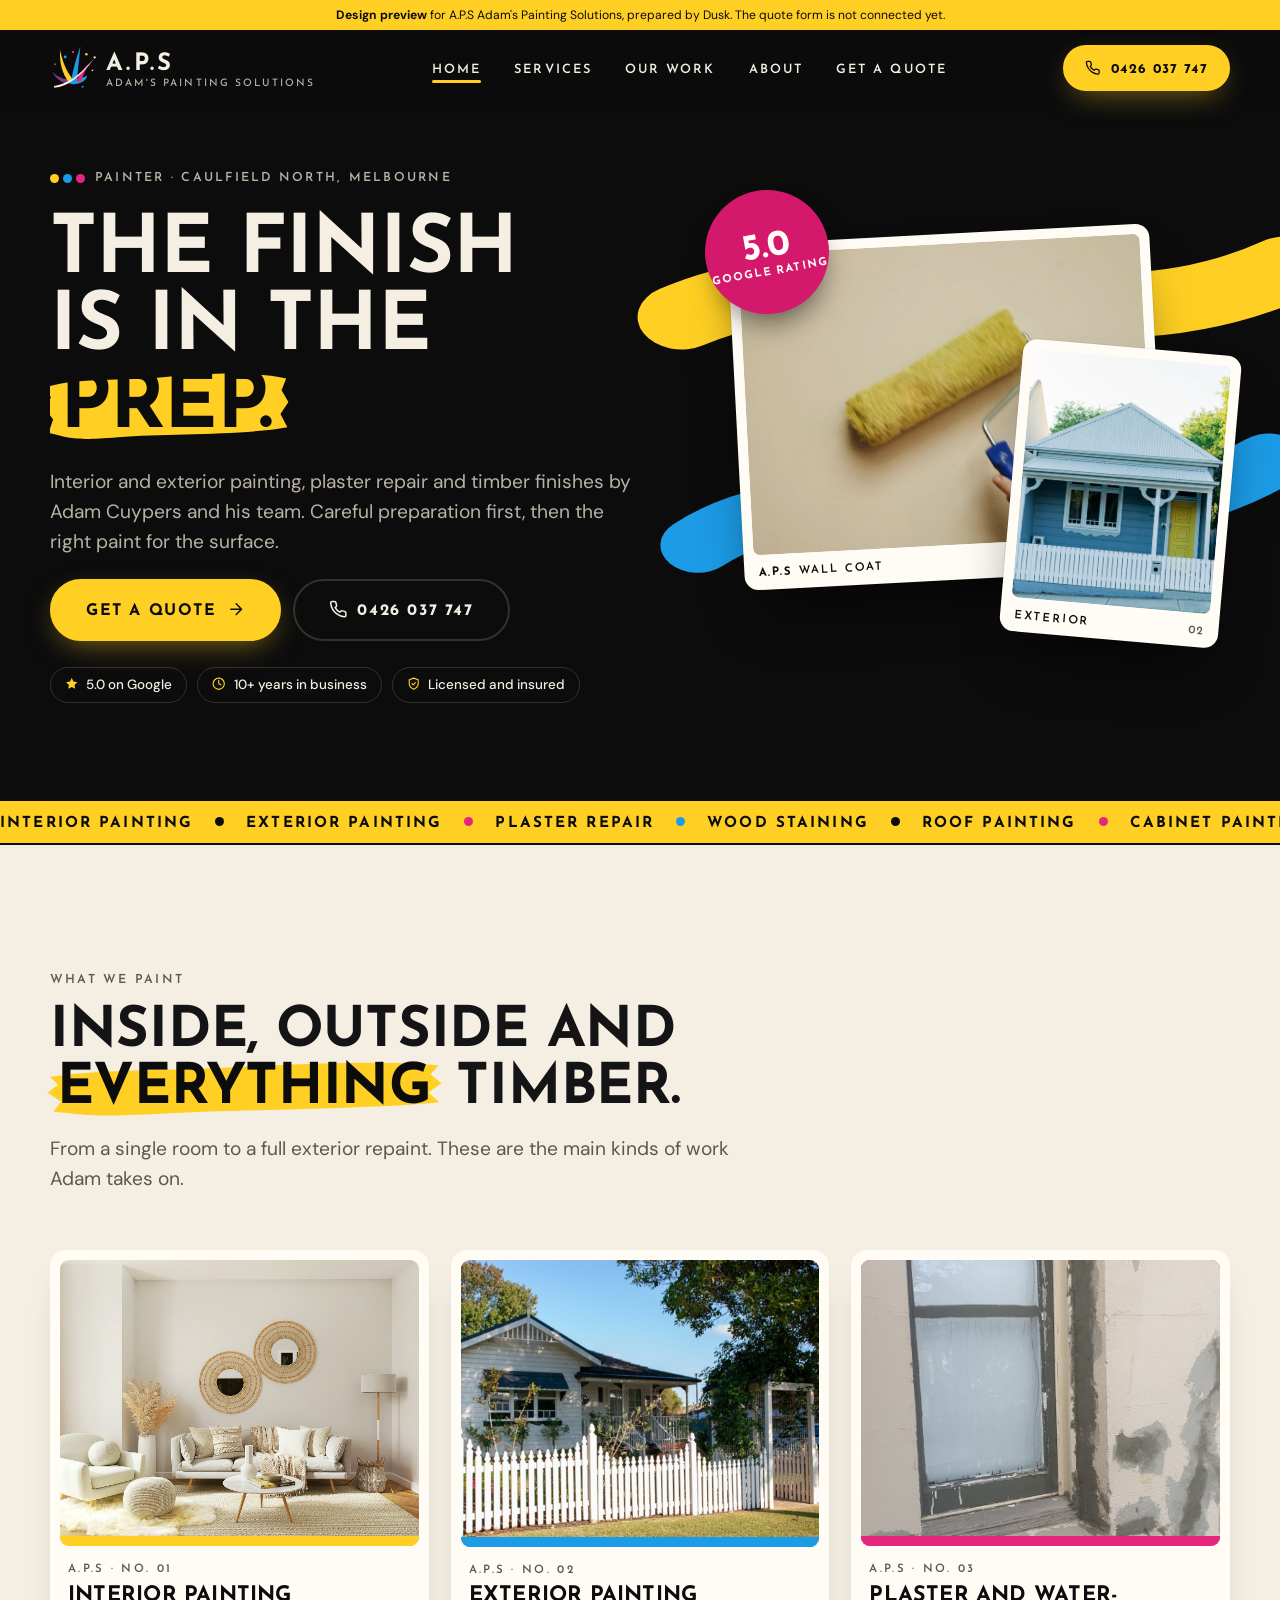
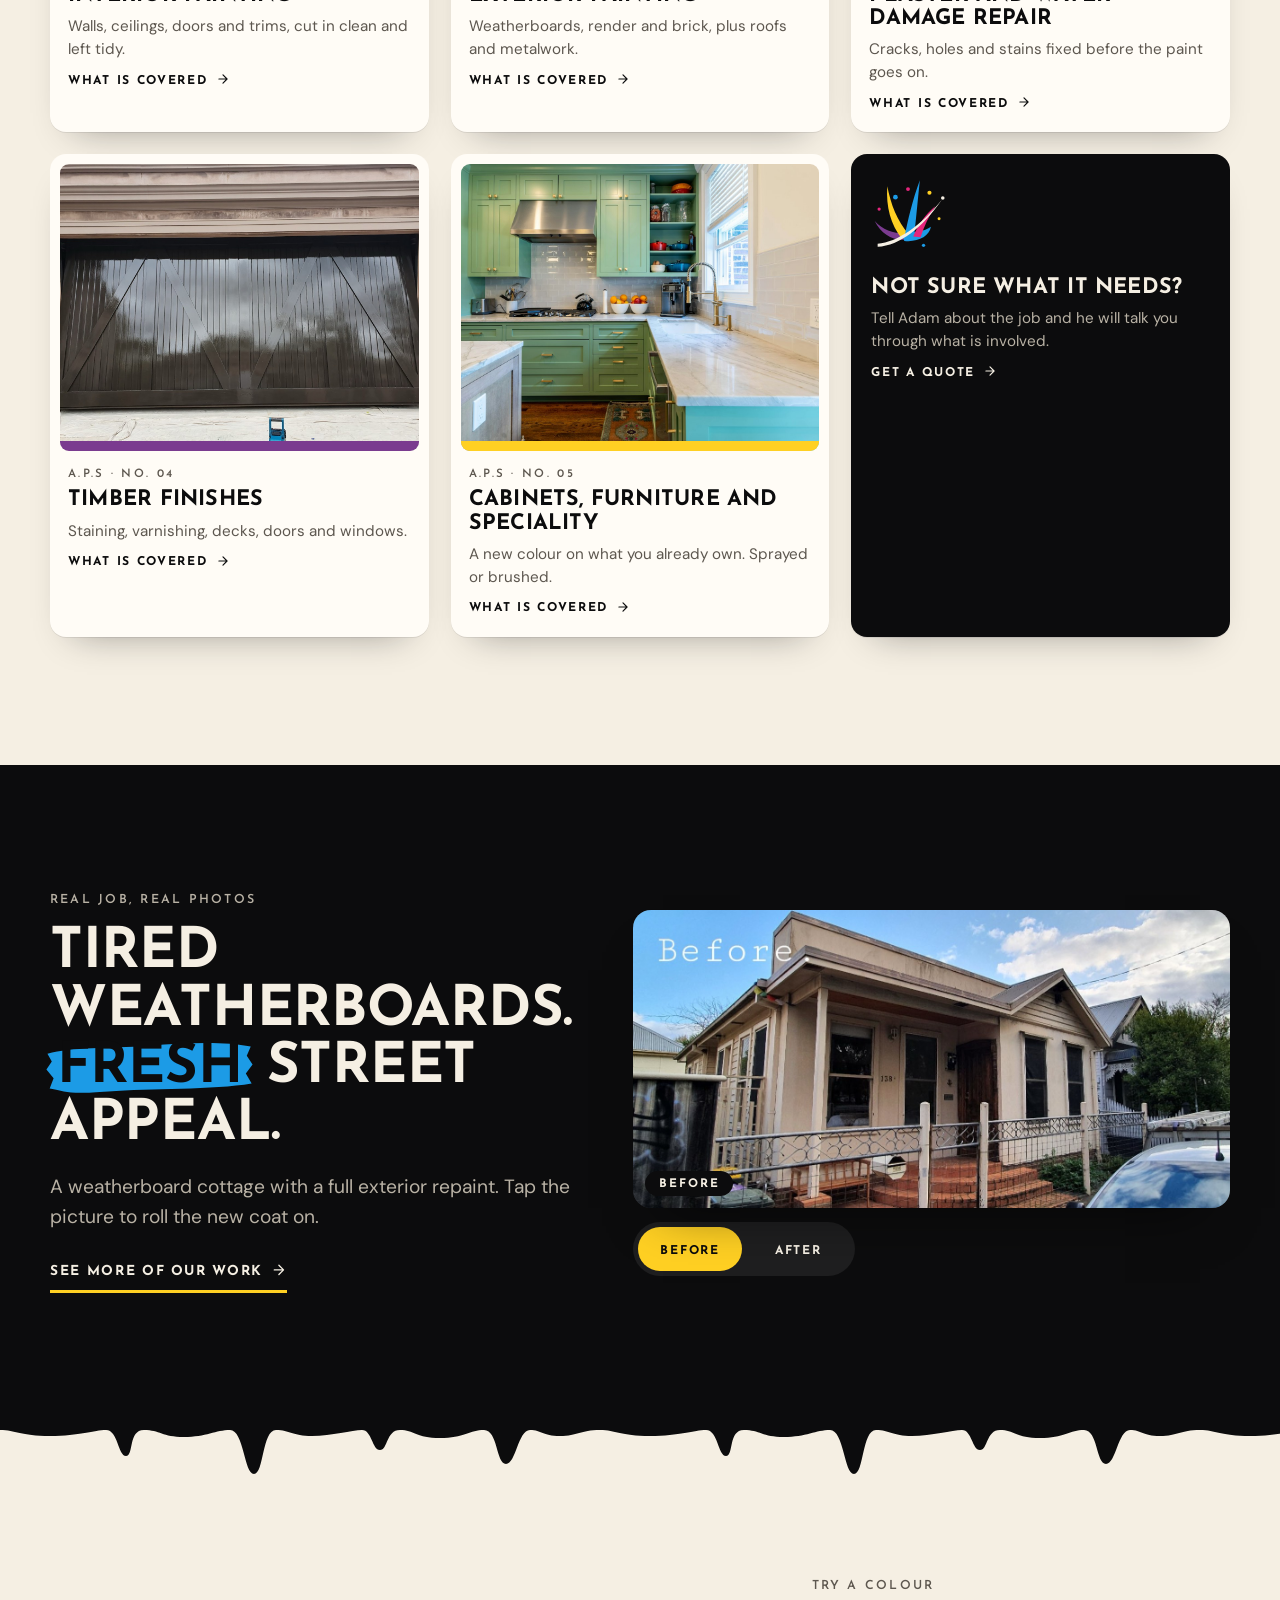
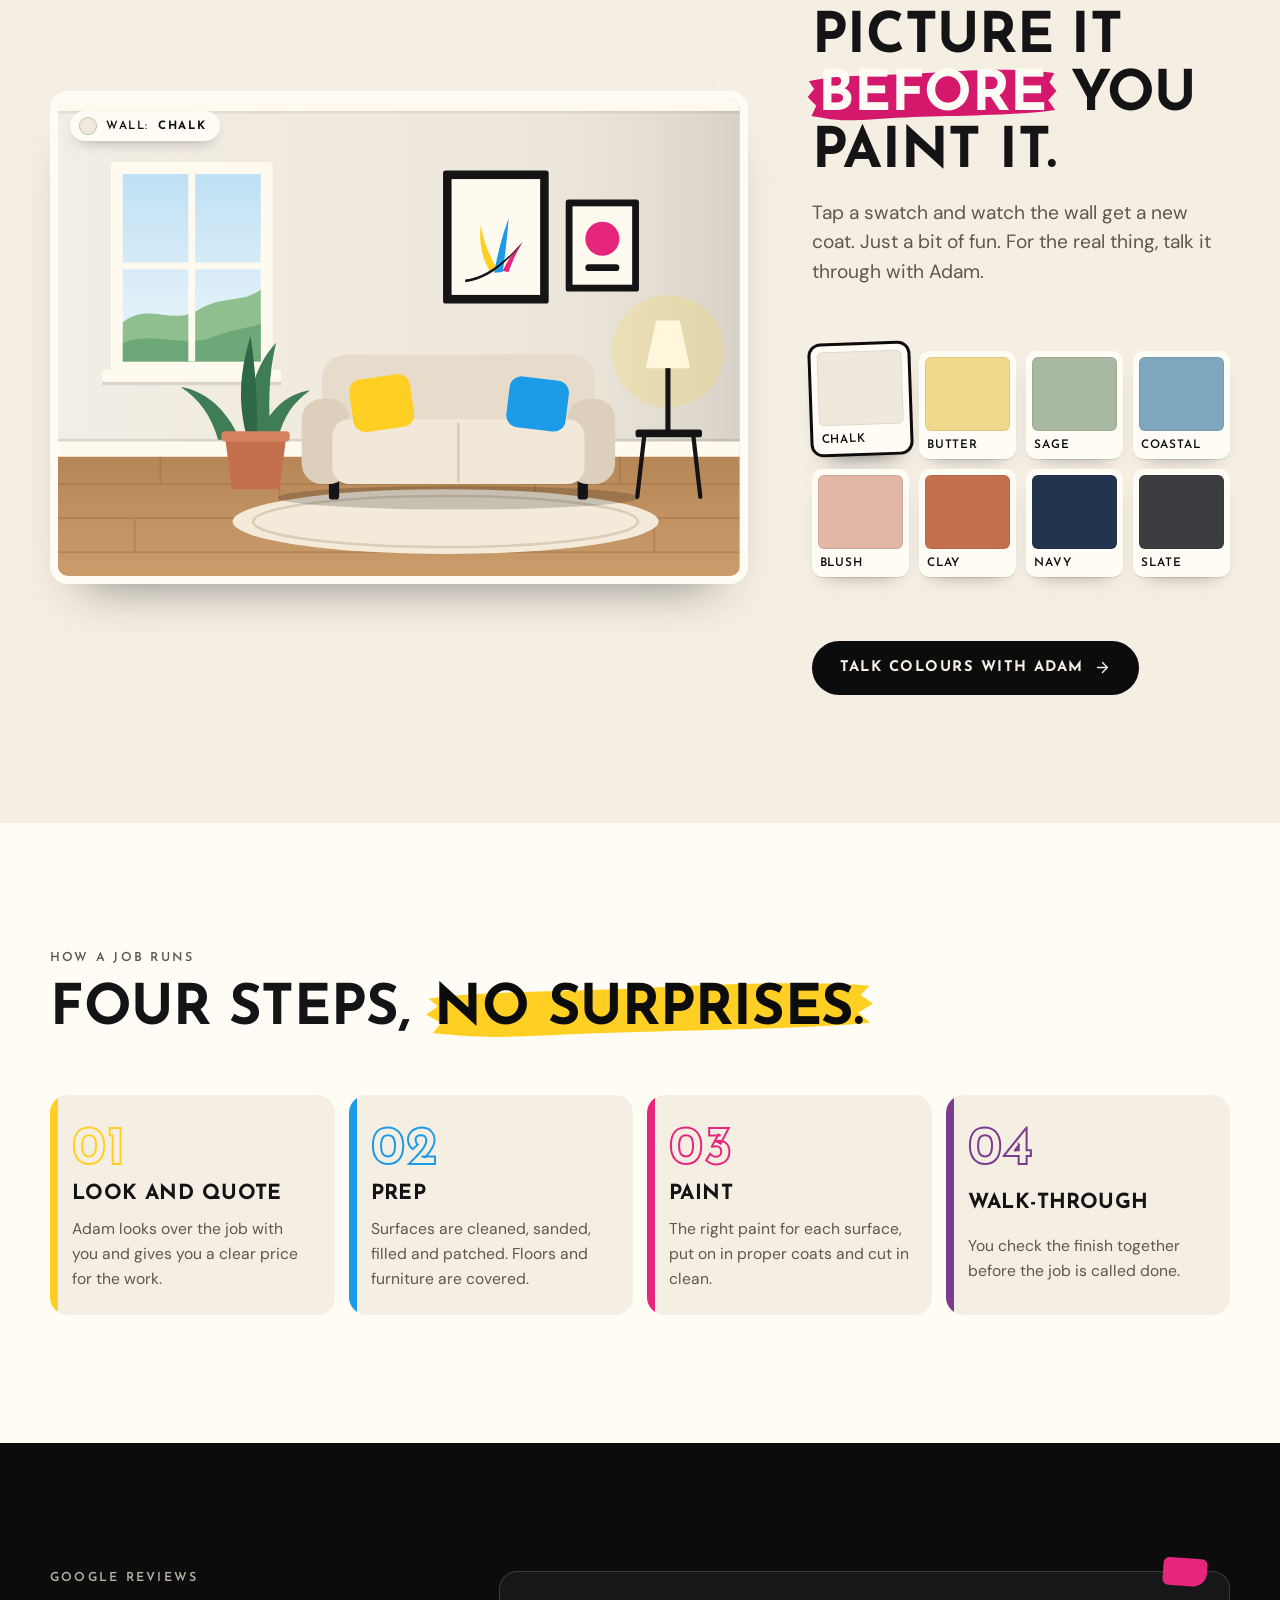
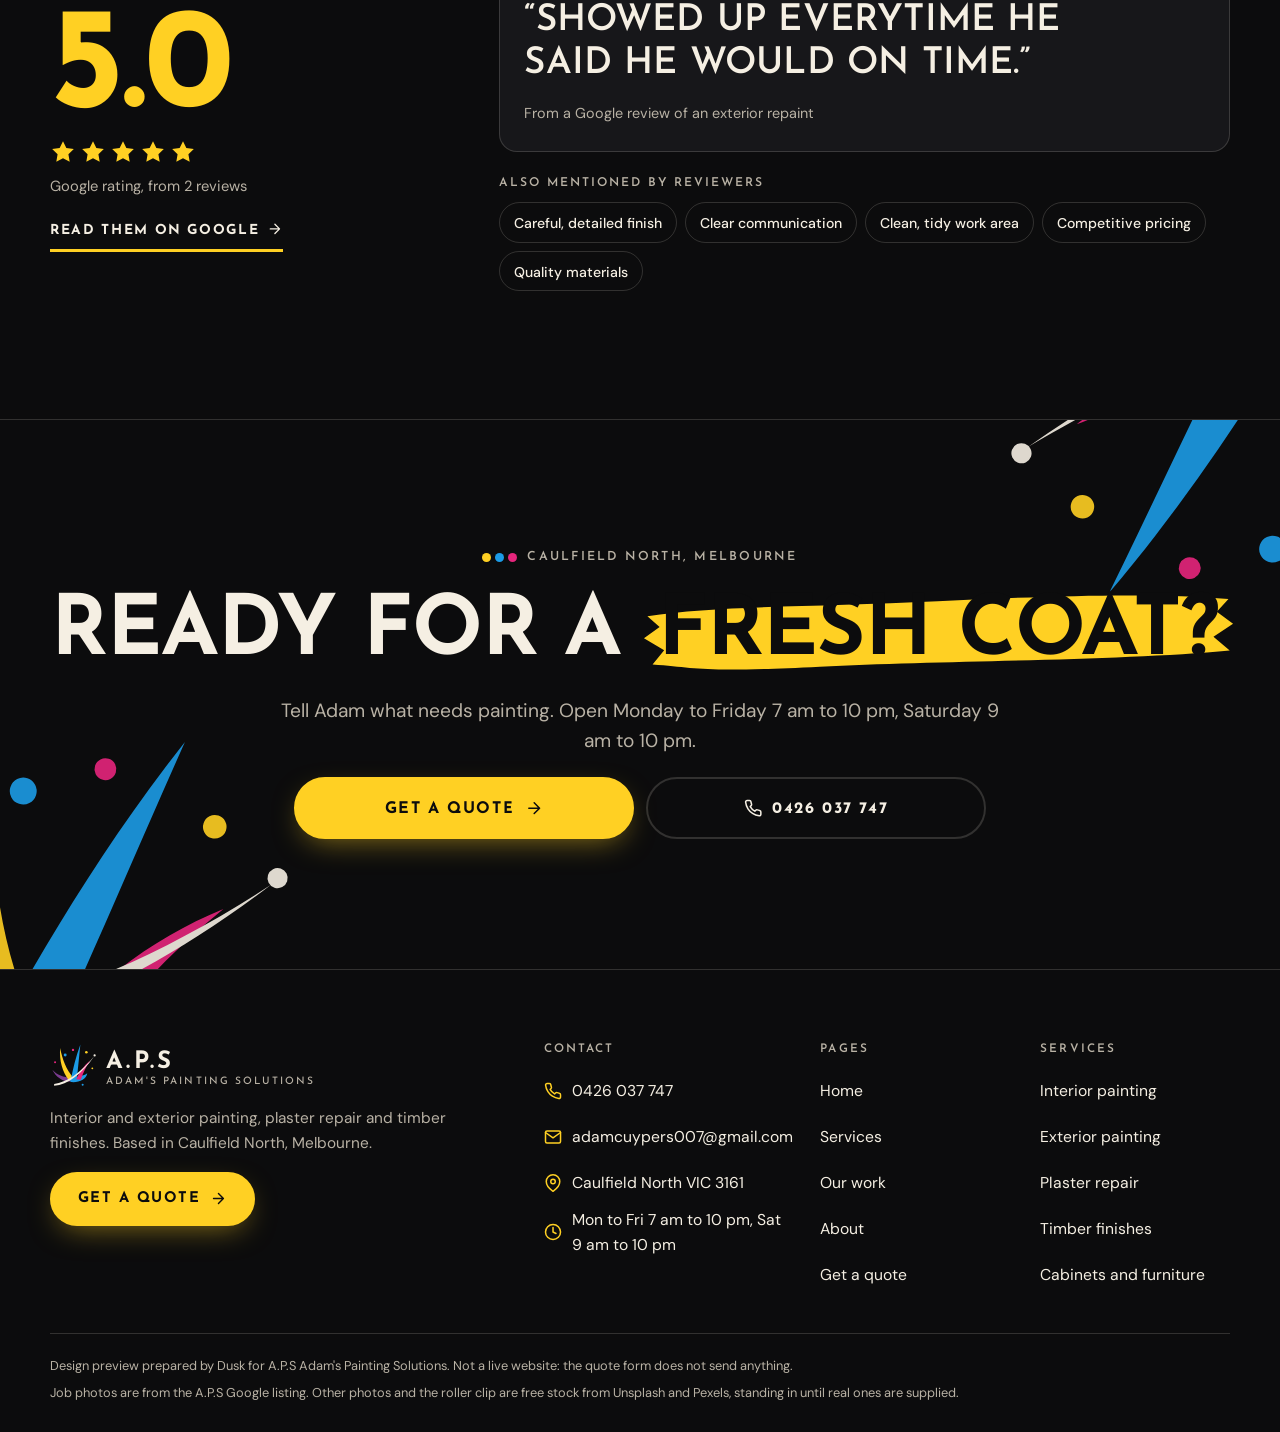
==== index.html @ 63b76c0f "A.P.S Adam's Painting Solutions design preview Co-Authored-By: Claude Opus 5.5 <noreply@anthropic.co" ====
<!doctype html>
<html lang="en-AU">
<head>
<meta charset="utf-8">
<meta name="viewport" content="width=device-width, initial-scale=1, viewport-fit=cover">
<title>A.P.S Adam&#39;s Painting Solutions | Painter in Caulfield North, Melbourne</title>
<meta name="description" content="A.P.S Adam&#39;s Painting Solutions. Interior and exterior painting, plaster repair and timber finishes in Caulfield North, Melbourne. Call 0426 037 747.">
<meta name="robots" content="noindex, nofollow">
<meta name="theme-color" content="#0c0c0d">
<meta name="format-detection" content="telephone=no">
<link rel="icon" href="assets/favicon.svg" type="image/svg+xml">
<link rel="preconnect" href="https://fonts.googleapis.com">
<link rel="preconnect" href="https://fonts.gstatic.com" crossorigin>
<link href="https://fonts.googleapis.com/css2?family=DM+Sans:opsz,wght@9..40,400;9..40,500;9..40,700&amp;family=Josefin+Sans:wght@500;600;700&amp;display=swap" rel="stylesheet">
<link rel="stylesheet" href="assets/css/site.css">
<script>
(function(){var r=document.documentElement,p=false;r.classList.add('js');
try{var s=sessionStorage,m=matchMedia('(prefers-reduced-motion: reduce)').matches;
var n=(performance.getEntriesByType&&performance.getEntriesByType('navigation')[0])||{},t=n.type||'navigate';
var inside=!!s.getItem('aps-nav');s.removeItem('aps-nav');
if(!inside&&t==='navigate'&&document.referrer){try{inside=new URL(document.referrer).origin===location.origin}catch(e){}}
if(t==='back_forward')inside=true;
if(t==='reload')inside=false;
p=!m&&(!inside||/[?&]intro=1/.test(location.search));
if(/[?&]intro=0/.test(location.search))p=false;
if(!p&&!m&&inside)r.classList.add('wipe-in');}catch(e){}
r.classList.add(p?'has-intro':'no-intro');if(p)r.classList.add('intro-lock');
setTimeout(function(){if(!window.__aps)r.classList.remove('js','has-intro','intro-lock','wipe-in')},6000);})();
</script>
</head>
<body>
<a class="skip" href="#main">Skip to content</a>
<svg class="sr" aria-hidden="true" focusable="false" width="0" height="0"><defs>
<symbol id="i-phone" viewBox="0 0 24 24"><path d="M22 16.92v3a2 2 0 0 1-2.18 2 19.79 19.79 0 0 1-8.63-3.07 19.5 19.5 0 0 1-6-6 19.79 19.79 0 0 1-3.07-8.67A2 2 0 0 1 4.11 2h3a2 2 0 0 1 2 1.72 12.84 12.84 0 0 0 .7 2.81 2 2 0 0 1-.45 2.11L8.09 9.91a16 16 0 0 0 6 6l1.27-1.27a2 2 0 0 1 2.11-.45 12.84 12.84 0 0 0 2.81.7A2 2 0 0 1 22 16.92z"/></symbol>
<symbol id="i-arrow" viewBox="0 0 24 24"><path d="M5 12h14M12 5l7 7-7 7"/></symbol>
<symbol id="i-check" viewBox="0 0 24 24"><path d="M20 6L9 17l-5-5"/></symbol>
<symbol id="i-star" viewBox="0 0 24 24"><path fill="currentColor" stroke="none" d="M12 2l3.09 6.26L22 9.27l-5 4.87 1.18 6.88L12 17.77l-6.18 3.25L7 14.14 2 9.27l6.91-1.01L12 2z"/></symbol>
<symbol id="i-pin" viewBox="0 0 24 24"><path d="M21 10c0 7-9 13-9 13s-9-6-9-13a9 9 0 0 1 18 0z"/><circle cx="12" cy="10" r="3"/></symbol>
<symbol id="i-clock" viewBox="0 0 24 24"><circle cx="12" cy="12" r="10"/><path d="M12 6v6l4 2"/></symbol>
<symbol id="i-mail" viewBox="0 0 24 24"><path d="M4 4h16a2 2 0 0 1 2 2v12a2 2 0 0 1-2 2H4a2 2 0 0 1-2-2V6a2 2 0 0 1 2-2z"/><path d="M22 6l-10 7L2 6"/></symbol>
<symbol id="i-x" viewBox="0 0 24 24"><path d="M18 6L6 18M6 6l12 12"/></symbol>
<symbol id="i-left" viewBox="0 0 24 24"><path d="M15 18l-6-6 6-6"/></symbol>
<symbol id="i-right" viewBox="0 0 24 24"><path d="M9 18l6-6-6-6"/></symbol>
<symbol id="i-shield" viewBox="0 0 24 24"><path d="M12 22s8-4 8-10V5l-8-3-8 3v7c0 6 8 10 8 10z"/><path d="M9 12l2 2 4-4"/></symbol>
</defs></svg>
<div class="intro" id="intro">
  <div class="intro-paint" aria-hidden="true"><i style="--c:var(--yellow)"></i><i style="--c:var(--blue)"></i><i style="--c:var(--pink)"></i></div>
  <div class="intro-cols" aria-hidden="true"><i style="--c:var(--yellow)"></i><i style="--c:var(--blue)"></i><i style="--c:var(--pink)"></i></div>
  <div class="intro-brand" aria-hidden="true">
    <svg class="intro-mark" viewBox="0 0 100 100" aria-hidden="true" focusable="false">
<path class="s" style="--i:0" fill="#7a3b8f" d="M48 83C31 86 14 76 5 58c11 12 27 18 44 17z"/>
<path class="s" style="--i:1" fill="#ffd023" d="M41 81C27 63 20 39 22 11c5 25 13 46 29 65z"/>
<path class="s" style="--i:2" fill="#1c9be6" d="M45 81c5-25 11-51 21-78-3 28-5 53-8 77z"/>
<path class="s" style="--i:3" fill="#1c9be6" d="M43 79c13-8 28-5 38-13-2 13-18 21-36 19z"/>
<path class="s" style="--i:4" fill="#e6257c" d="M57 79c7-16 17-30 30-41-9 14-15 27-20 42z"/>
<path class="s" style="--i:5" fill="currentColor" d="M9 89c27-3 57-23 87-60C69 68 39 91 9 93z"/>
<circle class="d" style="--i:0" fill="#1c9be6" cx="33" cy="26" r="3.2"/>
<circle class="d" style="--i:1" fill="#e6257c" cx="50" cy="15" r="2.6"/>
<circle class="d" style="--i:2" fill="#ffd023" cx="79" cy="20" r="2.8"/>
<circle class="d" style="--i:3" fill="#e6257c" cx="11" cy="42" r="2.2"/>
<circle class="d" style="--i:4" fill="#ffd023" cx="92" cy="55" r="2"/>
<circle class="d" style="--i:5" fill="#1c9be6" cx="71" cy="91" r="2.2"/>
<circle class="d" style="--i:6" fill="currentColor" cx="97" cy="27" r="2.4"/>
</svg>
    <div class="intro-name">
      <span class="intro-aps"><span>A.P.S</span></span>
      <span class="intro-full"><span>Adam&#39;s Painting Solutions</span></span>
      <span class="intro-rule"></span>
      <span class="intro-loc">Caulfield North &middot; Melbourne</span>
    </div>
  </div>
  <button class="intro-skip" type="button">Skip intro</button>
</div>
<div class="wipe" aria-hidden="true"><i style="--c:var(--yellow);--i:0"></i><i style="--c:var(--blue);--i:1"></i><i style="--c:var(--pink);--i:2"></i></div>
<div class="preview-strip"><b>Design preview</b> for A.P.S Adam&#39;s Painting Solutions, prepared by Dusk. The quote form is not connected yet.</div>
<header class="hdr">
  <div class="wrap hdr-in">
    <a class="logo" href="index.html" aria-label="A.P.S Adam&#39;s Painting Solutions, home"><svg class="logo-mark" viewBox="0 0 100 100" aria-hidden="true" focusable="false">
<path fill="#7a3b8f" d="M48 83C31 86 14 76 5 58c11 12 27 18 44 17z"/>
<path fill="#ffd023" d="M41 81C27 63 20 39 22 11c5 25 13 46 29 65z"/>
<path fill="#1c9be6" d="M45 81c5-25 11-51 21-78-3 28-5 53-8 77z"/>
<path fill="#1c9be6" d="M43 79c13-8 28-5 38-13-2 13-18 21-36 19z"/>
<path fill="#e6257c" d="M57 79c7-16 17-30 30-41-9 14-15 27-20 42z"/>
<path fill="currentColor" d="M9 89c27-3 57-23 87-60C69 68 39 91 9 93z"/>
<circle fill="#1c9be6" cx="33" cy="26" r="3.2"/>
<circle fill="#e6257c" cx="50" cy="15" r="2.6"/>
<circle fill="#ffd023" cx="79" cy="20" r="2.8"/>
<circle fill="#e6257c" cx="11" cy="42" r="2.2"/>
<circle fill="#ffd023" cx="92" cy="55" r="2"/>
<circle fill="#1c9be6" cx="71" cy="91" r="2.2"/>
<circle fill="currentColor" cx="97" cy="27" r="2.4"/>
</svg><span class="logo-txt"><b>A.P.S</b><i>Adam&#39;s Painting Solutions</i></span></a>
    <nav class="nav" aria-label="Main">
      <a href="index.html" aria-current="page">Home</a><a href="services.html">Services</a><a href="work.html">Our work</a><a href="about.html">About</a><a href="contact.html">Get a quote</a>
    </nav>
    <a class="btn btn-y hdr-call" href="tel:+61426037747"><svg class="ico" aria-hidden="true" focusable="false"><use href="#i-phone"/></svg>0426 037 747</a>
    <button class="burger" type="button" aria-label="Open menu" aria-expanded="false" aria-controls="menu"><span></span><span></span><span></span></button>
  </div>
</header>
<div class="menu" id="menu">
  <nav class="menu-list" aria-label="Menu">
    <a href="index.html" style="--c:var(--yellow);--i:0" aria-current="page">Home</a><a href="services.html" style="--c:var(--blue);--i:1">Services</a><a href="work.html" style="--c:var(--pink);--i:2">Our work</a><a href="about.html" style="--c:var(--plum);--i:3">About</a>
    <a href="contact.html" style="--c:var(--yellow);--i:4">Get a quote</a>
  </nav>
  <div class="menu-foot">
    <a class="btn btn-y btn-block" href="tel:+61426037747"><svg class="ico" aria-hidden="true" focusable="false"><use href="#i-phone"/></svg>Call 0426 037 747</a>
    <p>Mon to Fri 7 am to 10 pm &middot; Sat 9 am to 10 pm</p>
  </div>
</div>
<main id="main">
<section class="hero">
  <div class="wrap hero-grid">
    <div class="hero-copy">
      <p class="kicker" data-h style="--i:0"><span class="dots"><i></i><i></i><i></i></span>Painter &middot; Caulfield North, Melbourne</p>
      <h1 class="hero-title"><span class="line"><span>The finish</span></span><span class="line"><span>is in the</span></span><span class="line"><span><em class="stroke">prep.</em></span></span></h1>
      <p class="lede" data-h style="--i:1">Interior and exterior painting, plaster repair and timber finishes by Adam Cuypers and his team. Careful preparation first, then the right paint for the surface.</p>
      <div class="hero-cta" data-h style="--i:2">
        <a class="btn btn-y btn-lg" href="contact.html">Get a quote <svg class="ico" aria-hidden="true" focusable="false"><use href="#i-arrow"/></svg></a>
        <a class="btn btn-ghost btn-lg" href="tel:+61426037747"><svg class="ico" aria-hidden="true" focusable="false"><use href="#i-phone"/></svg>0426 037 747</a>
      </div>
      <ul class="hero-proof" data-h style="--i:3">
        <li><svg class="ico" aria-hidden="true" focusable="false"><use href="#i-star"/></svg>5.0 on Google</li>
        <li><svg class="ico" aria-hidden="true" focusable="false"><use href="#i-clock"/></svg>10+ years in business</li>
        <li><svg class="ico" aria-hidden="true" focusable="false"><use href="#i-shield"/></svg>Licensed and insured</li>
      </ul>
    </div>
    <div class="hero-media">
      <svg class="hero-strokes" viewBox="0 0 400 400" preserveAspectRatio="none" aria-hidden="true" focusable="false">
        <path style="--i:0" pathLength="1" stroke="#1c9be6" stroke-width="46" d="M30 300C120 220 250 330 380 230"/>
        <path style="--i:1" pathLength="1" stroke="#ffd023" stroke-width="54" d="M20 110C140 40 260 150 390 70"/>
      </svg>
      <figure class="chip chip--video">
        <video data-auto autoplay muted loop playsinline preload="metadata" poster="assets/video/roller-poster.jpg" width="1280" height="720" aria-label="A paint roller working across a wall"><source src="assets/video/roller.mp4" type="video/mp4"></video>
        <figcaption><span><b>A.P.S</b> Wall coat</span><span>No. 01</span></figcaption>
      </figure>
      <figure class="chip chip--photo">
        <img src="assets/stock/cottage-blue.jpg" alt="A freshly painted blue weatherboard cottage with a yellow front door" width="1200" height="1200" decoding="async">
        <figcaption><span>Exterior</span><span>02</span></figcaption>
      </figure>
      <p class="hero-badge"><span><b>5.0</b>Google rating</span></p>
    </div>
  </div>
</section>

<div class="ticker" aria-hidden="true">
  <div class="ticker-track"><ul><li>Interior painting</li><li>Exterior painting</li><li>Plaster repair</li><li>Wood staining</li><li>Roof painting</li><li>Cabinet painting</li><li>Deck painting</li><li>Spray painting</li><li>Water-damage repair</li><li>Door painting</li><li>Wood varnishing</li><li>Metal painting</li></ul><ul><li>Interior painting</li><li>Exterior painting</li><li>Plaster repair</li><li>Wood staining</li><li>Roof painting</li><li>Cabinet painting</li><li>Deck painting</li><li>Spray painting</li><li>Water-damage repair</li><li>Door painting</li><li>Wood varnishing</li><li>Metal painting</li></ul></div>
</div>

<section class="sec sec--paper" id="services">
  <div class="wrap">
    <div class="sec-head" data-r>
      <p class="kicker">What we paint</p>
      <h2 class="h2">Inside, outside and <span class="stroke">everything</span> timber.</h2>
      <p class="lede">From a single room to a full exterior repaint. These are the main kinds of work Adam takes on.</p>
    </div>
    <div class="swatches">
      <a class="swatch" href="services.html#interior" style="--c:var(--yellow);--i:0" data-r>
        <span class="swatch-img"><img src="assets/stock/living-cream.jpg" alt="A bright living room with freshly painted cream walls" width="1400" height="1025" loading="lazy" decoding="async"></span>
        <span class="swatch-body">
          <span class="swatch-no">A.P.S &middot; No. 01</span>
          <strong class="swatch-name">Interior painting</strong>
          <span class="swatch-desc">Walls, ceilings, doors and trims, cut in clean and left tidy.</span>
          <span class="swatch-go">What is covered <svg class="ico" aria-hidden="true" focusable="false"><use href="#i-arrow"/></svg></span>
        </span>
      </a>
      <a class="swatch" href="services.html#exterior" style="--c:var(--blue);--i:1" data-r>
        <span class="swatch-img"><img src="assets/stock/weatherboard-white.jpg" alt="A white weatherboard house behind a picket fence" width="1200" height="800" loading="lazy" decoding="async"></span>
        <span class="swatch-body">
          <span class="swatch-no">A.P.S &middot; No. 02</span>
          <strong class="swatch-name">Exterior painting</strong>
          <span class="swatch-desc">Weatherboards, render and brick, plus roofs and metalwork.</span>
          <span class="swatch-go">What is covered <svg class="ico" aria-hidden="true" focusable="false"><use href="#i-arrow"/></svg></span>
        </span>
      </a>
      <a class="swatch" href="services.html#repairs" style="--c:var(--pink);--i:2" data-r>
        <span class="swatch-img"><img src="assets/photos/render-repair.jpg" alt="Patched render around a window, ready for painting" width="788" height="1400" loading="lazy" decoding="async"></span>
        <span class="swatch-body">
          <span class="swatch-no">A.P.S &middot; No. 03</span>
          <strong class="swatch-name">Plaster and water-damage repair</strong>
          <span class="swatch-desc">Cracks, holes and stains fixed before the paint goes on.</span>
          <span class="swatch-go">What is covered <svg class="ico" aria-hidden="true" focusable="false"><use href="#i-arrow"/></svg></span>
        </span>
      </a>
      <a class="swatch" href="services.html#timber" style="--c:var(--plum);--i:0" data-r>
        <span class="swatch-img"><img src="assets/photos/garage-after.jpg" alt="A timber garage door refinished to a deep gloss" width="1400" height="1050" loading="lazy" decoding="async"></span>
        <span class="swatch-body">
          <span class="swatch-no">A.P.S &middot; No. 04</span>
          <strong class="swatch-name">Timber finishes</strong>
          <span class="swatch-desc">Staining, varnishing, decks, doors and windows.</span>
          <span class="swatch-go">What is covered <svg class="ico" aria-hidden="true" focusable="false"><use href="#i-arrow"/></svg></span>
        </span>
      </a>
      <a class="swatch" href="services.html#cabinets" style="--c:var(--yellow);--i:1" data-r>
        <span class="swatch-img"><img src="assets/stock/kitchen-green.jpg" alt="A kitchen with cabinets painted soft green" width="1400" height="862" loading="lazy" decoding="async"></span>
        <span class="swatch-body">
          <span class="swatch-no">A.P.S &middot; No. 05</span>
          <strong class="swatch-name">Cabinets, furniture and speciality</strong>
          <span class="swatch-desc">A new colour on what you already own. Sprayed or brushed.</span>
          <span class="swatch-go">What is covered <svg class="ico" aria-hidden="true" focusable="false"><use href="#i-arrow"/></svg></span>
        </span>
      </a>
      <a class="swatch swatch--ask" href="contact.html" style="--i:2" data-r>
        <svg class="logo-mark" viewBox="0 0 100 100" aria-hidden="true" focusable="false">
<path fill="#7a3b8f" d="M48 83C31 86 14 76 5 58c11 12 27 18 44 17z"/>
<path fill="#ffd023" d="M41 81C27 63 20 39 22 11c5 25 13 46 29 65z"/>
<path fill="#1c9be6" d="M45 81c5-25 11-51 21-78-3 28-5 53-8 77z"/>
<path fill="#1c9be6" d="M43 79c13-8 28-5 38-13-2 13-18 21-36 19z"/>
<path fill="#e6257c" d="M57 79c7-16 17-30 30-41-9 14-15 27-20 42z"/>
<path fill="currentColor" d="M9 89c27-3 57-23 87-60C69 68 39 91 9 93z"/>
<circle fill="#1c9be6" cx="33" cy="26" r="3.2"/>
<circle fill="#e6257c" cx="50" cy="15" r="2.6"/>
<circle fill="#ffd023" cx="79" cy="20" r="2.8"/>
<circle fill="#e6257c" cx="11" cy="42" r="2.2"/>
<circle fill="#ffd023" cx="92" cy="55" r="2"/>
<circle fill="#1c9be6" cx="71" cy="91" r="2.2"/>
<circle fill="currentColor" cx="97" cy="27" r="2.4"/>
</svg>
        <span class="swatch-body" style="padding:0">
          <strong class="swatch-name">Not sure what it needs?</strong>
          <span class="swatch-desc">Tell Adam about the job and he will talk you through what is involved.</span>
          <span class="swatch-go">Get a quote <svg class="ico" aria-hidden="true" focusable="false"><use href="#i-arrow"/></svg></span>
        </span>
      </a>
    </div>
    <p class="swipe-hint">Swipe for more <svg class="ico" aria-hidden="true" focusable="false"><use href="#i-arrow"/></svg></p>
  </div>
</section>

<section class="sec sec--ink" id="work">
  <div class="wrap feature">
    <div class="feature-copy" data-r>
      <p class="kicker">Real job, real photos</p>
      <h2 class="h2">Tired weatherboards. <span class="stroke stroke--blue">Fresh</span> street appeal.</h2>
      <p class="lede">A weatherboard cottage with a full exterior repaint. Tap the picture to roll the new coat on.</p>
      <a class="link" href="work.html">See more of our work <svg class="ico" aria-hidden="true" focusable="false"><use href="#i-arrow"/></svg></a>
    </div>
    <div class="ba" data-ba data-r="right" style="--ar:3/2;--ar-d:2/1">
  <div class="ba-stage">
    <img class="ba-img ba-before" src="assets/photos/house-before.jpg" style="object-position:0% 50%" alt="The cottage before painting, with faded cream weatherboards" loading="lazy" decoding="async">
    <img class="ba-img ba-after" src="assets/photos/house-after.jpg" alt="The same cottage after painting, in fresh blue-grey with white trim" loading="lazy" decoding="async">
    <span class="ba-roller" aria-hidden="true"></span>
    <span class="ba-tag" aria-live="polite">Before</span>
  </div>
  <div class="ba-ctl" role="group" aria-label="Show before or after">
    <button type="button" class="ba-btn is-on" data-show="before" aria-pressed="true">Before</button>
    <button type="button" class="ba-btn" data-show="after" aria-pressed="false">After</button>
  </div>
</div>
  </div>
</section>

<section class="sec sec--paper has-drip" id="colours">
  <span class="drip" aria-hidden="true"></span>
  <div class="wrap">
    <div class="viz" data-viz>
      <div class="viz-head" data-r>
        <p class="kicker">Try a colour</p>
        <h2 class="h2">Picture it <span class="stroke stroke--pink">before</span> you paint it.</h2>
        <p class="lede">Tap a swatch and watch the wall get a new coat. Just a bit of fun. For the real thing, talk it through with Adam.</p>
      </div>
      <div class="viz-room" data-r="left">
        <svg viewBox="0 0 800 560" role="img" aria-label="Illustration of a living room. The wall changes colour when you pick a swatch.">
  <defs>
    <linearGradient id="vz-light" x1="0" y1="0" x2="1" y2="0"><stop offset="0" stop-color="#fff" stop-opacity=".24"/><stop offset=".55" stop-color="#fff" stop-opacity="0"/><stop offset="1" stop-color="#000" stop-opacity=".1"/></linearGradient>
    <linearGradient id="vz-sky" x1="0" y1="0" x2="0" y2="1"><stop offset="0" stop-color="#bfe0f4"/><stop offset="1" stop-color="#eef7fb"/></linearGradient>
    <linearGradient id="vz-floor" x1="0" y1="0" x2="0" y2="1"><stop offset="0" stop-color="#b68657"/><stop offset="1" stop-color="#cb9d6b"/></linearGradient>
  </defs>
  <rect class="viz-wall" width="800" height="420" fill="#efe9dd"/>
  <g class="viz-coat"><rect x="0" y="0" width="268" height="420" fill="#efe9dd"/><rect x="267" y="0" width="268" height="420" fill="#efe9dd"/><rect x="534" y="0" width="266" height="420" fill="#efe9dd"/></g>
  <rect width="800" height="420" fill="url(#vz-light)"/>
  <rect width="800" height="14" fill="#fffaf0"/><rect y="14" width="800" height="3" opacity=".07"/>
  <g>
    <rect x="62" y="74" width="190" height="248" rx="4" fill="#fffaf0"/>
    <rect x="76" y="88" width="162" height="220" fill="url(#vz-sky)"/>
    <path d="M76 262c30-24 58 4 88-14s52-8 74-24v84H76z" fill="#8fbf8f"/>
    <path d="M76 286c40-14 70 6 104-6s40-10 58-16v44H76z" fill="#6fa878"/>
    <rect x="153" y="88" width="8" height="220" fill="#fffaf0"/><rect x="76" y="192" width="162" height="8" fill="#fffaf0"/>
    <rect x="52" y="318" width="210" height="14" rx="3" fill="#fffaf0"/><rect x="52" y="332" width="210" height="4" opacity=".1"/>
  </g>
  <g>
    <rect x="452" y="84" width="124" height="156" rx="3" fill="#141416"/><rect x="462" y="94" width="104" height="136" fill="#fffaf0"/>
    <path d="M508 204c-10-16-14-34-12-56 4 20 10 36 20 52z" fill="#ffd023"/><path d="M512 204c4-22 9-42 17-64-2 24-4 44-7 63z" fill="#1c9be6"/><path d="M522 202c6-13 13-24 23-33-7 11-12 22-16 34z" fill="#e6257c"/><path d="M478 212c20-2 44-17 68-45-21 29-45 46-68 48z" fill="#141416"/>
    <rect x="596" y="118" width="86" height="108" rx="3" fill="#141416"/><rect x="604" y="126" width="70" height="92" fill="#fffaf0"/><circle cx="639" cy="164" r="20" fill="#e6257c"/><rect x="619" y="194" width="40" height="8" rx="4" fill="#141416"/>
  </g>
  <rect y="402" width="800" height="18" fill="#fffaf0"/><rect y="399" width="800" height="3" opacity=".1"/>
  <rect y="420" width="800" height="140" fill="url(#vz-floor)"/>
  <path d="M0 452h800M0 492h800M0 532h800M120 420v32M420 420v32M660 420v32M260 452v40M560 452v40M90 492v40M380 492v40M700 492v40" fill="none" stroke="#8f6238" stroke-width="2" opacity=".35"/>
  <ellipse cx="455" cy="496" rx="250" ry="38" fill="#f3ead9"/><ellipse cx="455" cy="496" rx="226" ry="30" fill="none" stroke="#d9cdb6" stroke-width="3"/>
  <g>
    <path d="M214 400c-18-40-44-58-70-62 22 14 36 34 44 62zM226 398c-6-50 6-86 30-112-8 34-10 70-6 112zM236 400c10-36 34-54 60-58-20 14-32 32-38 58z" fill="#3f7d57"/>
    <path d="M222 398c-12-44-8-80 4-120 6 40 8 78 8 120z" fill="#2f6846"/>
    <path d="M196 396h72l-8 62h-56z" fill="#c4704f"/><rect x="192" y="390" width="80" height="12" rx="4" fill="#d6845f"/>
  </g>
  <g>
    <ellipse cx="470" cy="468" rx="212" ry="14" opacity=".18"/>
    <rect x="318" y="446" width="12" height="24" rx="3" fill="#141416"/><rect x="610" y="446" width="12" height="24" rx="3" fill="#141416"/>
    <rect x="310" y="300" width="320" height="120" rx="28" fill="#e7dccb"/>
    <rect x="286" y="352" width="56" height="100" rx="24" fill="#dccfbb"/><rect x="598" y="352" width="56" height="100" rx="24" fill="#dccfbb"/>
    <rect x="322" y="376" width="296" height="76" rx="20" fill="#f1e8da"/>
    <path d="M470 380v70" stroke="#d9ccb7" stroke-width="3"/>
    <rect x="344" y="326" width="72" height="62" rx="14" fill="#ffd023" transform="rotate(-8 380 357)"/>
    <rect x="528" y="328" width="70" height="60" rx="14" fill="#1c9be6" transform="rotate(7 563 358)"/>
  </g>
  <g>
    <circle cx="716" cy="296" r="66" fill="#ffd023" opacity=".18"/>
    <path d="M690 316h52l-12-56h-28z" fill="#fff6dc"/>
    <rect x="713" y="316" width="6" height="74" fill="#141416"/>
    <rect x="678" y="388" width="78" height="9" rx="3" fill="#141416"/>
    <path d="M688 397l-8 70M746 397l8 70" stroke="#141416" stroke-width="5" stroke-linecap="round" fill="none"/>
  </g>
</svg>
        <span class="viz-label" aria-live="polite"><i></i>Wall: <b>Chalk</b></span>
      </div>
      <div class="viz-chips" role="group" aria-label="Wall colours" data-r><button type="button" class="viz-chip is-on" style="--c:#efe9dd" data-c="#efe9dd" data-n="Chalk" aria-pressed="true"><i></i><span>Chalk</span></button><button type="button" class="viz-chip" style="--c:#f0d98c" data-c="#f0d98c" data-n="Butter" aria-pressed="false"><i></i><span>Butter</span></button><button type="button" class="viz-chip" style="--c:#a9b8a0" data-c="#a9b8a0" data-n="Sage" aria-pressed="false"><i></i><span>Sage</span></button><button type="button" class="viz-chip" style="--c:#7fa6bf" data-c="#7fa6bf" data-n="Coastal" aria-pressed="false"><i></i><span>Coastal</span></button><button type="button" class="viz-chip" style="--c:#e3b7a8" data-c="#e3b7a8" data-n="Blush" aria-pressed="false"><i></i><span>Blush</span></button><button type="button" class="viz-chip" style="--c:#c4704f" data-c="#c4704f" data-n="Clay" aria-pressed="false"><i></i><span>Clay</span></button><button type="button" class="viz-chip" style="--c:#22344e" data-c="#22344e" data-n="Navy" aria-pressed="false"><i></i><span>Navy</span></button><button type="button" class="viz-chip" style="--c:#3a3c40" data-c="#3a3c40" data-n="Slate" aria-pressed="false"><i></i><span>Slate</span></button></div>
      <div class="viz-go" data-r><a class="btn btn-ink" href="contact.html">Talk colours with Adam <svg class="ico" aria-hidden="true" focusable="false"><use href="#i-arrow"/></svg></a></div>
    </div>
  </div>
</section>

<section class="sec sec--white" id="process">
  <div class="wrap">
    <div class="sec-head" data-r>
      <p class="kicker">How a job runs</p>
      <h2 class="h2">Four steps, <span class="stroke">no surprises.</span></h2>
    </div>
    <ol class="steps"><li class="step" style="--c:var(--yellow);--i:0" data-r><h3 class="h3">Look and quote</h3><p>Adam looks over the job with you and gives you a clear price for the work.</p></li><li class="step" style="--c:var(--blue);--i:1" data-r><h3 class="h3">Prep</h3><p>Surfaces are cleaned, sanded, filled and patched. Floors and furniture are covered.</p></li><li class="step" style="--c:var(--pink);--i:2" data-r><h3 class="h3">Paint</h3><p>The right paint for each surface, put on in proper coats and cut in clean.</p></li><li class="step" style="--c:var(--plum);--i:3" data-r><h3 class="h3">Walk-through</h3><p>You check the finish together before the job is called done.</p></li></ol>
  </div>
</section>

<section class="sec sec--ink" id="reviews">
  <div class="wrap rev">
    <div class="rev-score" data-r>
      <p class="kicker">Google reviews</p>
      <p class="rev-num" aria-hidden="true">5.0</p>
      <p class="rev-stars" role="img" aria-label="5.0 out of 5 stars"><svg class="ico" style="--i:0" aria-hidden="true" focusable="false"><use href="#i-star"/></svg><svg class="ico" style="--i:1" aria-hidden="true" focusable="false"><use href="#i-star"/></svg><svg class="ico" style="--i:2" aria-hidden="true" focusable="false"><use href="#i-star"/></svg><svg class="ico" style="--i:3" aria-hidden="true" focusable="false"><use href="#i-star"/></svg><svg class="ico" style="--i:4" aria-hidden="true" focusable="false"><use href="#i-star"/></svg></p>
      <p class="rev-src">Google rating, from 2 reviews</p>
      <a class="link" href="https://www.google.com/maps/search/?api=1&amp;query=A.P.S+Adam%27s+Painting+Solutions+Caulfield+North+VIC" target="_blank" rel="noopener">Read them on Google <svg class="ico" aria-hidden="true" focusable="false"><use href="#i-arrow"/></svg></a>
    </div>
    <div class="rev-body">
      <figure class="rev-quote" data-r style="--i:1">
        <blockquote>&ldquo;Showed up everytime he said he would on time.&rdquo;</blockquote>
        <figcaption>From a Google review of an exterior repaint</figcaption>
      </figure>
      <div class="rev-themes" data-r style="--i:2">
        <h3>Also mentioned by reviewers</h3>
        <ul class="tags">
          <li>Careful, detailed finish</li>
          <li>Clear communication</li>
          <li>Clean, tidy work area</li>
          <li>Competitive pricing</li>
          <li>Quality materials</li>
        </ul>
      </div>
    </div>
  </div>
</section>

<section class="cta">
  <svg class="cta-blob cta-blob--a" viewBox="0 0 100 100" aria-hidden="true" focusable="false">
<path fill="#7a3b8f" d="M48 83C31 86 14 76 5 58c11 12 27 18 44 17z"/>
<path fill="#ffd023" d="M41 81C27 63 20 39 22 11c5 25 13 46 29 65z"/>
<path fill="#1c9be6" d="M45 81c5-25 11-51 21-78-3 28-5 53-8 77z"/>
<path fill="#1c9be6" d="M43 79c13-8 28-5 38-13-2 13-18 21-36 19z"/>
<path fill="#e6257c" d="M57 79c7-16 17-30 30-41-9 14-15 27-20 42z"/>
<path fill="currentColor" d="M9 89c27-3 57-23 87-60C69 68 39 91 9 93z"/>
<circle fill="#1c9be6" cx="33" cy="26" r="3.2"/>
<circle fill="#e6257c" cx="50" cy="15" r="2.6"/>
<circle fill="#ffd023" cx="79" cy="20" r="2.8"/>
<circle fill="#e6257c" cx="11" cy="42" r="2.2"/>
<circle fill="#ffd023" cx="92" cy="55" r="2"/>
<circle fill="#1c9be6" cx="71" cy="91" r="2.2"/>
<circle fill="currentColor" cx="97" cy="27" r="2.4"/>
</svg>
  <svg class="cta-blob cta-blob--b" viewBox="0 0 100 100" aria-hidden="true" focusable="false">
<path fill="#7a3b8f" d="M48 83C31 86 14 76 5 58c11 12 27 18 44 17z"/>
<path fill="#ffd023" d="M41 81C27 63 20 39 22 11c5 25 13 46 29 65z"/>
<path fill="#1c9be6" d="M45 81c5-25 11-51 21-78-3 28-5 53-8 77z"/>
<path fill="#1c9be6" d="M43 79c13-8 28-5 38-13-2 13-18 21-36 19z"/>
<path fill="#e6257c" d="M57 79c7-16 17-30 30-41-9 14-15 27-20 42z"/>
<path fill="currentColor" d="M9 89c27-3 57-23 87-60C69 68 39 91 9 93z"/>
<circle fill="#1c9be6" cx="33" cy="26" r="3.2"/>
<circle fill="#e6257c" cx="50" cy="15" r="2.6"/>
<circle fill="#ffd023" cx="79" cy="20" r="2.8"/>
<circle fill="#e6257c" cx="11" cy="42" r="2.2"/>
<circle fill="#ffd023" cx="92" cy="55" r="2"/>
<circle fill="#1c9be6" cx="71" cy="91" r="2.2"/>
<circle fill="currentColor" cx="97" cy="27" r="2.4"/>
</svg>
  <div class="wrap cta-in" data-r>
    <p class="kicker"><span class="dots"><i></i><i></i><i></i></span>Caulfield North, Melbourne</p>
    <h2 class="cta-title">Ready for a <span class="stroke">fresh coat?</span></h2>
    <p class="lede">Tell Adam what needs painting. Open Monday to Friday 7 am to 10 pm, Saturday 9 am to 10 pm.</p>
    <div class="cta-btns">
      <a class="btn btn-y btn-lg" href="contact.html">Get a quote <svg class="ico" aria-hidden="true" focusable="false"><use href="#i-arrow"/></svg></a>
      <a class="btn btn-ghost btn-lg" href="tel:+61426037747"><svg class="ico" aria-hidden="true" focusable="false"><use href="#i-phone"/></svg>0426 037 747</a>
    </div>
  </div>
</section>
</main>
<footer class="ftr">
  <div class="wrap">
    <div class="ftr-top">
      <div class="ftr-brand">
        <a class="logo" href="index.html" aria-label="A.P.S Adam&#39;s Painting Solutions, home"><svg class="logo-mark" viewBox="0 0 100 100" aria-hidden="true" focusable="false">
<path fill="#7a3b8f" d="M48 83C31 86 14 76 5 58c11 12 27 18 44 17z"/>
<path fill="#ffd023" d="M41 81C27 63 20 39 22 11c5 25 13 46 29 65z"/>
<path fill="#1c9be6" d="M45 81c5-25 11-51 21-78-3 28-5 53-8 77z"/>
<path fill="#1c9be6" d="M43 79c13-8 28-5 38-13-2 13-18 21-36 19z"/>
<path fill="#e6257c" d="M57 79c7-16 17-30 30-41-9 14-15 27-20 42z"/>
<path fill="currentColor" d="M9 89c27-3 57-23 87-60C69 68 39 91 9 93z"/>
<circle fill="#1c9be6" cx="33" cy="26" r="3.2"/>
<circle fill="#e6257c" cx="50" cy="15" r="2.6"/>
<circle fill="#ffd023" cx="79" cy="20" r="2.8"/>
<circle fill="#e6257c" cx="11" cy="42" r="2.2"/>
<circle fill="#ffd023" cx="92" cy="55" r="2"/>
<circle fill="#1c9be6" cx="71" cy="91" r="2.2"/>
<circle fill="currentColor" cx="97" cy="27" r="2.4"/>
</svg><span class="logo-txt"><b>A.P.S</b><i>Adam&#39;s Painting Solutions</i></span></a>
        <p>Interior and exterior painting, plaster repair and timber finishes. Based in Caulfield North, Melbourne.</p>
        <a class="btn btn-y" href="contact.html">Get a quote <svg class="ico" aria-hidden="true" focusable="false"><use href="#i-arrow"/></svg></a>
      </div>
      <div class="ftr-cols">
        <div class="ftr-contact">
          <h2>Contact</h2>
          <ul class="ftr-list">
            <li><a href="tel:+61426037747"><svg class="ico" aria-hidden="true" focusable="false"><use href="#i-phone"/></svg>0426 037 747</a></li>
            <li><a href="mailto:adamcuypers007@gmail.com"><svg class="ico" aria-hidden="true" focusable="false"><use href="#i-mail"/></svg>adamcuypers007@gmail.com</a></li>
            <li><span><svg class="ico" aria-hidden="true" focusable="false"><use href="#i-pin"/></svg>Caulfield North VIC 3161</span></li>
            <li><span><svg class="ico" aria-hidden="true" focusable="false"><use href="#i-clock"/></svg>Mon to Fri 7 am to 10 pm, Sat 9 am to 10 pm</span></li>
          </ul>
        </div>
        <div>
          <h2>Pages</h2>
          <ul class="ftr-list">
            <li><a href="index.html">Home</a></li><li><a href="services.html">Services</a></li><li><a href="work.html">Our work</a></li><li><a href="about.html">About</a></li>
            <li><a href="contact.html">Get a quote</a></li>
          </ul>
        </div>
        <div>
          <h2>Services</h2>
          <ul class="ftr-list">
            <li><a href="services.html#interior">Interior painting</a></li>
            <li><a href="services.html#exterior">Exterior painting</a></li>
            <li><a href="services.html#repairs">Plaster repair</a></li>
            <li><a href="services.html#timber">Timber finishes</a></li>
            <li><a href="services.html#cabinets">Cabinets and furniture</a></li>
          </ul>
        </div>
      </div>
    </div>
    <div class="ftr-note">
      <p>Design preview prepared by Dusk for A.P.S Adam&#39;s Painting Solutions. Not a live website: the quote form does not send anything.</p>
      <p>Job photos are from the A.P.S Google listing. Other photos and the roller clip are free stock from Unsplash and Pexels, standing in until real ones are supplied.</p>
    </div>
  </div>
</footer>
<div class="bar"><a class="btn btn-ghost" href="tel:+61426037747"><svg class="ico" aria-hidden="true" focusable="false"><use href="#i-phone"/></svg>Call Adam</a><a class="btn btn-y" href="contact.html">Get a quote <svg class="ico" aria-hidden="true" focusable="false"><use href="#i-arrow"/></svg></a></div>
<script src="assets/js/site.js" defer></script>
</body>
</html>
---- assets/css/site.css ----
/* A.P.S Adam's Painting Solutions: design preview by Dusk
   Brand from the business card: ink black, warm paper white,
   and the three splash colours (yellow, blue, pink). */

:root{
  --ink:#0c0c0d; --ink-2:#17171a; --ink-3:#26262b;
  --paper:#f5efe3; --paper-2:#eae2d2; --white:#fffcf6;
  --yellow:#ffd023; --blue:#1c9be6; --pink:#e6257c; --pink-deep:#d4186c; --plum:#7a3b8f;
  --text:#141416; --muted:#5d574f; --line:rgba(12,12,13,.14);
  --on-ink:#f5efe3; --on-ink-muted:#b9b2a5; --line-ink:rgba(245,239,227,.16);
  --r:18px; --r-sm:10px;
  --font-d:"Josefin Sans","Century Gothic","Futura",system-ui,sans-serif;
  --font-b:"DM Sans",system-ui,-apple-system,"Segoe UI",Roboto,sans-serif;
  --ease:cubic-bezier(.2,.7,.2,1); --ease-io:cubic-bezier(.7,0,.2,1); --ease-pop:cubic-bezier(.2,1.4,.3,1);
  --wrap:1180px; --gut:clamp(18px,4.6vw,40px);
  --sat:env(safe-area-inset-top,0px); --sab:env(safe-area-inset-bottom,0px);
  --sal:env(safe-area-inset-left,0px); --sar:env(safe-area-inset-right,0px);
  --hdr:64px;
}

*,*::before,*::after{box-sizing:border-box}
html{-webkit-text-size-adjust:100%;text-size-adjust:100%;scroll-behavior:smooth;scroll-padding-top:calc(var(--hdr) + 20px);overflow-x:hidden;background:var(--ink)}
body{margin:0;background:var(--ink);color:var(--text);font:400 1.0625rem/1.6 var(--font-b);-webkit-font-smoothing:antialiased;-moz-osx-font-smoothing:grayscale;overflow-x:clip;-webkit-tap-highlight-color:transparent}
img,video,svg{max-width:100%}
img,video{display:block;height:auto}
h1,h2,h3,h4,p,ul,ol,figure,fieldset{margin:0}
ul,ol{padding:0;list-style:none}
a{color:inherit;text-decoration:none}
button,input,select,textarea{font:inherit;color:inherit}
button{cursor:pointer;touch-action:manipulation}
a,button{touch-action:manipulation}
fieldset{border:0;padding:0;min-width:0}
:focus-visible{outline:3px solid var(--blue);outline-offset:3px;border-radius:6px}
::selection{background:var(--yellow);color:var(--ink)}
.sr{position:absolute;width:1px;height:1px;margin:-1px;padding:0;overflow:hidden;clip:rect(0 0 0 0);white-space:nowrap;border:0}
.skip{position:absolute;left:12px;top:-60px;z-index:2000;background:var(--yellow);color:var(--ink);padding:12px 16px;border-radius:10px;font-weight:700}
.skip:focus{top:12px}
.wrap{width:100%;max-width:calc(var(--wrap) + 2*var(--gut));margin-inline:auto;padding-left:max(var(--gut),var(--sal));padding-right:max(var(--gut),var(--sar))}
.ico{width:1.15em;height:1.15em;flex:none;fill:none;stroke:currentColor;stroke-width:2;stroke-linecap:round;stroke-linejoin:round}
.ico-fill{fill:currentColor;stroke:none}

/* ---------- type ---------- */
.kicker{display:inline-flex;align-items:center;gap:10px;font:600 .78rem/1.2 var(--font-d);letter-spacing:.18em;text-transform:uppercase;color:var(--muted)}
.sec--ink .kicker,.hero .kicker,.phero .kicker,.cta .kicker{color:var(--on-ink-muted)}
.dots{display:inline-flex;gap:4px}
.dots i{width:9px;height:9px;border-radius:50%;background:var(--yellow)}
.dots i:nth-child(2){background:var(--blue)}
.dots i:nth-child(3){background:var(--pink)}
.h2{font:700 clamp(2rem,7.2vw,3.5rem)/1.02 var(--font-d);letter-spacing:-.005em;text-transform:uppercase;text-wrap:balance}
.h3{font:700 1.3rem/1.15 var(--font-d);letter-spacing:.02em;text-transform:uppercase}
.lede{font-size:clamp(1.05rem,2.6vw,1.2rem);line-height:1.55;color:var(--muted);max-width:56ch}
.sec--ink .lede,.hero .lede,.phero .lede,.cta .lede{color:var(--on-ink-muted)}
.sec-head{display:grid;gap:16px;margin-bottom:clamp(30px,6vw,56px)}
.sec-head--row{align-items:end}

/* a brush stroke painted behind a word */
.stroke{position:relative;display:inline-block;z-index:0;color:var(--ink);padding:0 .16em;margin:0 -.04em;white-space:nowrap}
.stroke::before{content:"";position:absolute;z-index:-1;inset:-.02em -.05em .04em;background:var(--yellow);
  -webkit-mask:url("data:image/svg+xml,%3Csvg xmlns='http://www.w3.org/2000/svg' viewBox='0 0 300 100' preserveAspectRatio='none'%3E%3Cpath d='M4 22C40 10 90 16 150 12S260 8 296 18l-6 16 8 16-10 16 8 18C240 94 150 88 90 92S30 90 6 84l6-18L2 50l8-14z'/%3E%3C/svg%3E") center/100% 100% no-repeat;
  mask:url("data:image/svg+xml,%3Csvg xmlns='http://www.w3.org/2000/svg' viewBox='0 0 300 100' preserveAspectRatio='none'%3E%3Cpath d='M4 22C40 10 90 16 150 12S260 8 296 18l-6 16 8 16-10 16 8 18C240 94 150 88 90 92S30 90 6 84l6-18L2 50l8-14z'/%3E%3C/svg%3E") center/100% 100% no-repeat;
  transform:rotate(-1.4deg)}
.stroke--blue::before{background:var(--blue)}
.stroke--pink::before{background:var(--pink-deep)}
.stroke--pink{color:var(--white)}
.js .stroke::before{clip-path:inset(0 100% 0 0);transition:clip-path .75s var(--ease-io) .3s}
.js .in .stroke::before,.js .stroke.in::before,.js.ready .hero .stroke::before,.js.ready .phero .stroke::before{clip-path:inset(0 -4% 0 -4%)}

/* ---------- buttons ---------- */
.btn{--bg:var(--ink);--fg:var(--on-ink);position:relative;display:inline-flex;align-items:center;justify-content:center;gap:10px;min-height:54px;padding:6px 26px 4px;border:2px solid var(--bg);border-radius:999px;background:var(--bg);color:var(--fg);font:700 .92rem/1 var(--font-d);letter-spacing:.1em;text-transform:uppercase;text-align:center;overflow:hidden;isolation:isolate;transition:transform .25s var(--ease),box-shadow .25s var(--ease),color .25s}
.btn .ico{margin-top:-3px}
.btn::before{content:"";position:absolute;inset:-2px;z-index:-1;background:var(--hover,var(--yellow));transform:translateY(102%);transition:transform .35s var(--ease-io);border-radius:inherit}
.btn:active{transform:scale(.97)}
.btn-y{--bg:var(--yellow);--fg:var(--ink);--hover:var(--white);box-shadow:0 10px 30px -10px rgba(255,208,35,.55)}
.btn-ink{--bg:var(--ink);--fg:var(--on-ink);--hover:var(--yellow)}
.btn-ghost{--bg:transparent;--fg:var(--on-ink);border-color:var(--line-ink);--hover:var(--on-ink)}
.btn-line{--bg:transparent;--fg:var(--ink);border-color:var(--ink);--hover:var(--ink)}
.btn-lg{min-height:62px;padding-inline:34px;font-size:1rem}
.btn-block{width:100%}
@media (hover:hover){
  .btn:hover{transform:translateY(-2px)}
  .btn:hover::before{transform:none}
  .btn-ink:hover,.btn-ghost:hover{color:var(--ink)}
  .btn-line:hover{color:var(--on-ink)}
}
.link{display:inline-flex;align-items:center;gap:8px;min-height:44px;font:700 .86rem/1 var(--font-d);letter-spacing:.12em;text-transform:uppercase;padding:12px 0 9px;border-bottom:3px solid var(--yellow);transition:gap .25s var(--ease)}
.link .ico{margin-top:-3px}
@media (hover:hover){.link:hover{gap:14px}}

/* ---------- preview strip + header ---------- */
.preview-strip{background:var(--yellow);color:var(--ink);font-size:.76rem;line-height:1.35;text-align:center;padding:calc(7px + var(--sat)) max(14px,var(--sar)) 7px max(14px,var(--sal))}
.hdr{position:sticky;top:0;z-index:50;background:rgba(12,12,13,.9);-webkit-backdrop-filter:saturate(1.4) blur(14px);backdrop-filter:saturate(1.4) blur(14px);color:var(--on-ink);border-bottom:1px solid transparent;transition:border-color .3s,background .3s}
.hdr.is-scrolled{border-bottom-color:var(--line-ink)}
.hdr-in{display:flex;align-items:center;justify-content:space-between;gap:16px;height:var(--hdr)}
.logo{display:inline-flex;align-items:center;gap:10px;min-height:48px;color:var(--on-ink)}
.logo-mark{width:40px;height:40px;flex:none;overflow:visible}
.logo-txt{display:grid;line-height:1}
.logo-txt b{font:700 1.32rem/1 var(--font-d);letter-spacing:.14em;padding-top:5px}
.logo-txt i{font:500 .6rem/1 var(--font-d);font-style:normal;letter-spacing:.2em;text-transform:uppercase;color:var(--on-ink-muted);margin-top:3px;white-space:nowrap}
.nav{display:none}
.hdr-call{display:none}
.burger{position:relative;width:48px;height:48px;margin-right:-10px;border:0;background:none;color:var(--on-ink);display:grid;place-items:center;z-index:70}
.burger span{position:absolute;left:12px;right:12px;height:2.5px;border-radius:2px;background:currentColor;transition:transform .35s var(--ease),opacity .2s,background .2s}
.burger span:nth-child(1){transform:translateY(-7px)}
.burger span:nth-child(2){background:var(--yellow);right:18px}
.burger span:nth-child(3){transform:translateY(7px)}
.menu-open .burger span:nth-child(1){transform:rotate(45deg)}
.menu-open .burger span:nth-child(2){opacity:0}
.menu-open .burger span:nth-child(3){transform:rotate(-45deg)}

.menu{position:fixed;inset:0;z-index:45;background:var(--ink);color:var(--on-ink);display:flex;flex-direction:column;padding:calc(var(--hdr) + 46px + var(--sat)) max(var(--gut),var(--sal)) calc(28px + var(--sab));visibility:hidden;clip-path:circle(0 at calc(100% - 38px) 60px);transition:clip-path .55s var(--ease-io),visibility 0s .55s;overflow-y:auto;-webkit-overflow-scrolling:touch}
.menu-open .menu{visibility:visible;clip-path:circle(160% at calc(100% - 38px) 60px);transition:clip-path .6s var(--ease-io),visibility 0s}
.menu-open,.menu-open body{overflow:hidden}
.menu-list{display:grid;gap:2px;margin:auto 0}
.menu-list a{display:flex;align-items:center;gap:16px;min-height:60px;font:700 clamp(1.8rem,9vw,2.6rem)/1 var(--font-d);letter-spacing:.02em;text-transform:uppercase;padding-top:6px;opacity:0;transform:translateY(18px);transition:opacity .4s var(--ease),transform .5s var(--ease),color .2s}
.menu-open .menu-list a{opacity:1;transform:none;transition-delay:calc(.16s + var(--i)*55ms)}
.menu-list a::before{content:"";width:14px;height:14px;border-radius:50%;background:var(--c,var(--yellow));flex:none;margin-top:-6px}
.menu-list a[aria-current="page"]{color:var(--yellow)}
.menu-foot{display:grid;gap:12px;padding-top:26px;border-top:1px solid var(--line-ink);margin-top:26px}
.menu-foot p{font-size:.9rem;color:var(--on-ink-muted)}

@media (min-width:920px){
  :root{--hdr:76px}
  .burger,.menu{display:none}
  .nav{display:flex;align-items:center;gap:clamp(18px,2.6vw,36px)}
  .nav a{position:relative;font:600 .8rem/1 var(--font-d);letter-spacing:.16em;text-transform:uppercase;padding:16px 0 12px;color:var(--on-ink)}
  .nav a::after{content:"";position:absolute;left:0;right:0;bottom:6px;height:3px;border-radius:2px;background:var(--yellow);transform:scaleX(0);transform-origin:left;transition:transform .35s var(--ease-io)}
  .nav a:hover::after,.nav a[aria-current="page"]::after{transform:none}
  .hdr-call{display:inline-flex;min-height:46px;padding-inline:20px;font-size:.84rem}
  .logo-mark{width:46px;height:46px}
  .logo-txt b{font-size:1.5rem}
  .logo-txt i{font-size:.64rem}
}

/* sticky call / quote bar on phones */
.bar{position:fixed;left:0;right:0;bottom:0;z-index:40;display:grid;grid-template-columns:1fr 1.25fr;gap:10px;padding:10px max(12px,var(--sal)) calc(10px + var(--sab)) max(12px,var(--sar));background:rgba(12,12,13,.94);-webkit-backdrop-filter:blur(12px);backdrop-filter:blur(12px);border-top:1px solid var(--line-ink);transform:translateY(110%);transition:transform .45s var(--ease)}
.bar.is-on{transform:none}
.bar .btn{min-height:50px;padding-inline:12px;font-size:.84rem;letter-spacing:.08em}
.has-bar body{padding-bottom:calc(72px + var(--sab))}
@media (min-width:920px){.bar{display:none}.has-bar body{padding-bottom:0}}

/* ---------- intro: splash, then the rollers take the black away ---------- */
.intro{position:fixed;inset:0;z-index:1000;display:none;overflow:hidden;pointer-events:none}
.has-intro .intro{display:block}
html.intro-lock,html.intro-lock body{overflow:hidden}
.intro-paint,.intro-cols{position:absolute;inset:0;display:flex}
.intro-paint i,.intro-cols i{flex:1 1 0;margin-right:-1px;position:relative;will-change:transform}
.intro-paint i{background:var(--c);animation:introUp .8s var(--ease-io) 2.34s both}
.intro-paint i:nth-child(2){animation-name:introDown;animation-delay:2.44s}
.intro-paint i:nth-child(3){animation-delay:2.54s}
.intro-cols i{background:var(--ink);animation:introUp .8s var(--ease-io) 2.02s both}
.intro-cols i:nth-child(2){animation-name:introDown;animation-delay:2.12s}
.intro-cols i:nth-child(3){animation-delay:2.22s}
/* the roller riding each column's trailing edge */
.intro-cols i::after{content:"";position:absolute;left:9%;right:9%;height:34px;bottom:-17px;border-radius:17px;background:var(--c);box-shadow:inset 0 -9px 0 rgba(0,0,0,.2),inset 0 5px 0 rgba(255,255,255,.3),0 8px 18px rgba(0,0,0,.35);z-index:2}
.intro-cols i::before{content:"";position:absolute;left:0;right:0;bottom:0;height:8px;background:var(--c)}
.intro-cols i:nth-child(2)::after{bottom:auto;top:-17px}
.intro-cols i:nth-child(2)::before{bottom:auto;top:0}
@keyframes introUp{to{transform:translate3d(0,-104%,0)}}
@keyframes introDown{to{transform:translate3d(0,104%,0)}}
.intro-brand{position:absolute;inset:0;display:grid;place-content:center;justify-items:center;gap:16px;text-align:center;color:var(--on-ink);padding:24px;animation:introBrandOut .32s var(--ease) 1.82s both}
@keyframes introBrandOut{to{opacity:0;transform:scale(.94)}}
.intro-mark{width:min(48vw,220px);height:auto;overflow:visible;margin-bottom:4px}
.intro-mark .s{transform-origin:46px 80px;animation:splash .75s var(--ease-pop) both;animation-delay:calc(.12s + var(--i)*75ms)}
.intro-mark .d{transform-origin:46px 80px;animation:drop .65s var(--ease-pop) both;animation-delay:calc(.5s + var(--i)*45ms)}
@keyframes splash{from{transform:scale(0) rotate(-16deg);opacity:0}45%{opacity:1}to{transform:none;opacity:1}}
@keyframes drop{from{transform:scale(0);opacity:0}to{transform:none;opacity:1}}
.intro-name{display:grid;gap:10px;justify-items:center;font-family:var(--font-d);text-transform:uppercase}
.intro-aps{font-weight:700;font-size:clamp(3.2rem,16vw,5.6rem);letter-spacing:.1em;line-height:1;overflow:hidden;padding:.14em 0 0 .1em}
.intro-full{font-weight:600;font-size:clamp(.8rem,3.5vw,1.1rem);letter-spacing:.3em;overflow:hidden;padding:.2em 0 0 .3em}
.intro-aps span,.intro-full span{display:inline-block;animation:rise .7s var(--ease) .62s both}
.intro-full span{animation-delay:.82s}
.intro-rule{display:block;height:6px;width:min(62vw,280px);border-radius:3px;background:linear-gradient(90deg,var(--yellow) 0 33.33%,var(--blue) 0 66.66%,var(--pink) 0);transform-origin:left;animation:paintX .6s var(--ease-io) 1s both}
.intro-loc{font:500 .82rem/1.3 var(--font-b);letter-spacing:.12em;text-transform:none;color:var(--on-ink-muted);animation:fadeIn .6s ease 1.2s both}
.intro-skip{pointer-events:auto;position:absolute;left:50%;bottom:calc(26px + var(--sab));margin-left:-58px;width:116px;min-height:44px;border:1px solid var(--line-ink);border-radius:999px;background:rgba(255,255,255,.06);color:var(--on-ink-muted);font:500 .8rem/1 var(--font-b);animation:skipLife 2s linear both}
@keyframes rise{from{transform:translateY(112%)}to{transform:none}}
@keyframes paintX{from{transform:scaleX(0)}to{transform:none}}
@keyframes fadeIn{from{opacity:0}to{opacity:1}}
@keyframes skipLife{0%,12%{opacity:0}26%,86%{opacity:1}100%{opacity:0}}

/* page-to-page wipe: three coats */
.wipe{position:fixed;inset:0;z-index:900;pointer-events:none;display:flex;visibility:hidden}
.wipe i{flex:1 1 0;margin-right:-1px;background:var(--c);transform:translate3d(0,104%,0)}
.wipe-out .wipe,.wipe-in .wipe{visibility:visible}
.wipe-out .wipe i{animation:wipeCover .38s var(--ease-io) both;animation-delay:calc(var(--i)*50ms)}
.wipe-in .wipe i{transform:none;animation:wipeAway .5s var(--ease-io) both;animation-delay:calc(.06s + var(--i)*60ms)}
@keyframes wipeCover{from{transform:translate3d(0,104%,0)}to{transform:none}}
@keyframes wipeAway{from{transform:none}to{transform:translate3d(0,-104%,0)}}

/* ---------- reveal on scroll ---------- */
.js [data-r]{opacity:0;transform:translateY(24px);transition:opacity .7s var(--ease),transform .8s var(--ease);transition-delay:calc(var(--i,0)*80ms)}
.js [data-r="left"]{transform:translateX(-28px)}
.js [data-r="right"]{transform:translateX(28px)}
.js [data-r="pop"]{transform:scale(.92)}
.js [data-r].in{opacity:1;transform:none}

/* ---------- sections ---------- */
main{display:block;background:var(--paper)}
.sec{position:relative;padding:clamp(64px,11vw,128px) 0}
.sec--paper{background:var(--paper)}
.sec--white{background:var(--white)}
.sec--ink{background:var(--ink);color:var(--on-ink)}
.sec--tight{padding:clamp(48px,8vw,88px) 0}
/* ink dripping into the next section */
.drip{position:absolute;left:0;right:0;top:-1px;height:58px;pointer-events:none;background:url("data:image/svg+xml,%3Csvg xmlns='http://www.w3.org/2000/svg' viewBox='0 0 600 58'%3E%3Cpath fill='%230c0c0d' d='M0 0h600v10c-20 0-22 6-40 6s-18-6-30-6-14 34-24 34-8-34-22-34-20 8-44 8-26-8-40-8-12 20-20 20-8-20-18-20-30 6-50 6-22-6-36-6-12 44-22 44-10-44-24-44-24 7-46 7-24-7-40-7-10 26-18 26-8-26-20-26-26 6-56 6-34-6-50-6z'/%3E%3C/svg%3E") repeat-x left top/600px 58px}
.drip--yellow{background-image:url("data:image/svg+xml,%3Csvg xmlns='http://www.w3.org/2000/svg' viewBox='0 0 600 58'%3E%3Cpath fill='%23ffd023' d='M0 0h600v10c-20 0-22 6-40 6s-18-6-30-6-14 34-24 34-8-34-22-34-20 8-44 8-26-8-40-8-12 20-20 20-8-20-18-20-30 6-50 6-22-6-36-6-12 44-22 44-10-44-24-44-24 7-46 7-24-7-40-7-10 26-18 26-8-26-20-26-26 6-56 6-34-6-50-6z'/%3E%3C/svg%3E")}
.has-drip{padding-top:calc(clamp(64px,11vw,128px) + 30px)}

/* ---------- home hero ---------- */
.hero{position:relative;background:var(--ink);color:var(--on-ink);padding:clamp(28px,6vw,64px) 0 clamp(56px,9vw,96px);overflow:hidden}
.hero-grid{display:grid;gap:clamp(64px,9vw,72px);align-items:center}
.hero-copy{display:grid;gap:22px;justify-items:start}
.hero-title{font:700 clamp(2.9rem,13.2vw,6.1rem)/.94 var(--font-d);letter-spacing:-.01em;text-transform:uppercase;padding-top:.08em}
.hero-title .line{display:block;overflow:hidden;padding:.1em .1em .02em 0;margin:-.1em 0 -.02em}
.hero-title .line>span{display:inline-block}
.js .hero-title .line>span{transform:translateY(112%);transition:transform .9s var(--ease)}
.js .hero-title .line:nth-child(2)>span{transition-delay:.1s}
.js .hero-title .line:nth-child(3)>span{transition-delay:.2s}
.js.ready .hero-title .line>span{transform:none}
.js .hero [data-h]{opacity:0;transform:translateY(18px);transition:opacity .7s var(--ease),transform .8s var(--ease);transition-delay:calc(.3s + var(--i,0)*90ms)}
.js.ready .hero [data-h]{opacity:1;transform:none}
.hero-cta{display:flex;flex-wrap:wrap;gap:12px;width:100%}
.hero-cta .btn{flex:1 1 220px}
.hero-proof{display:flex;flex-wrap:wrap;gap:8px 10px;padding-top:4px}
.hero-proof li{display:inline-flex;align-items:center;gap:8px;min-height:36px;padding:5px 14px 4px;border:1px solid var(--line-ink);border-radius:999px;font-size:.84rem;font-weight:500;color:var(--on-ink)}
.hero-proof .ico{color:var(--yellow);width:1em;height:1em;margin-top:-2px}
.hero-media{position:relative;padding:0 3% 12%;max-width:620px;width:100%;justify-self:center}
.hero-strokes{position:absolute;inset:-12% -14% -6% -14%;width:128%;height:118%;max-width:none;overflow:visible;pointer-events:none}
.hero-strokes path{fill:none;stroke-linecap:round;stroke-dasharray:1;stroke-dashoffset:0}
.js .hero-strokes path{stroke-dashoffset:1;transition:stroke-dashoffset 1.1s var(--ease-io)}
.js.ready .hero-strokes path{stroke-dashoffset:0;transition-delay:calc(.35s + var(--i)*140ms)}
.chip{position:relative;margin:0;background:var(--white);color:var(--ink);padding:10px 10px 0;border-radius:14px;box-shadow:0 34px 60px -24px rgba(0,0,0,.7),0 0 0 1px rgba(0,0,0,.06)}
.chip img,.chip video{width:100%;aspect-ratio:4/3;object-fit:cover;border-radius:7px;background:var(--paper-2)}
.chip figcaption{display:flex;justify-content:space-between;gap:10px;padding:13px 4px 10px;font:600 .72rem/1 var(--font-d);letter-spacing:.16em;text-transform:uppercase}
.chip figcaption b{font-weight:700}
.chip figcaption span:last-child{color:var(--muted)}
.chip--video{width:88%;transform:rotate(-3deg)}
.chip--photo{position:absolute;right:0;bottom:0;width:43%;transform:rotate(5deg)}
.chip--photo img{aspect-ratio:4/5}
.js .chip--video{opacity:0;transform:translateY(40px) rotate(-9deg);transition:opacity .7s var(--ease),transform 1s var(--ease-pop);transition-delay:.45s}
.js .chip--photo{opacity:0;transform:translateY(50px) rotate(14deg);transition:opacity .7s var(--ease),transform 1s var(--ease-pop);transition-delay:.62s}
.js.ready .chip--video{opacity:1;transform:rotate(-3deg)}
.js.ready .chip--photo{opacity:1;transform:rotate(5deg)}
.hero-badge{position:absolute;left:-3%;top:-44px;z-index:2;display:grid;place-items:center;width:104px;height:104px;border-radius:50%;background:var(--pink-deep);color:var(--white);text-align:center;font:700 .68rem/1.25 var(--font-d);letter-spacing:.12em;text-transform:uppercase;transform:rotate(-10deg);box-shadow:0 18px 30px -12px rgba(0,0,0,.6)}
.hero-badge b{display:block;font-size:1.9rem;letter-spacing:0;line-height:1;padding-top:6px}
.js .hero-badge{opacity:0;transform:scale(.4) rotate(-40deg);transition:opacity .5s var(--ease),transform .8s var(--ease-pop);transition-delay:.95s}
.js.ready .hero-badge{opacity:1;transform:rotate(-10deg)}
@media (min-width:920px){
  .hero-grid{grid-template-columns:1.08fr .92fr}
  .hero-cta .btn{flex:0 1 auto}
  .hero-media{justify-self:end}
  .hero-badge{width:124px;height:124px;font-size:.7rem}
  .hero-badge b{font-size:2.3rem}
}

/* ticker */
.ticker{background:var(--yellow);color:var(--ink);overflow:hidden;padding:15px 0 12px;border-block:2px solid var(--ink)}
.ticker-track{display:flex;width:max-content;animation:tick 36s linear infinite}
.ticker ul{display:flex;flex:none}
.ticker li{display:inline-flex;align-items:center;gap:22px;padding-right:22px;font:700 .95rem/1 var(--font-d);letter-spacing:.14em;text-transform:uppercase;white-space:nowrap}
.ticker li::after{content:"";width:9px;height:9px;border-radius:50%;background:var(--ink);margin-top:-4px}
.ticker li:nth-child(3n+2)::after{background:var(--pink)}
.ticker li:nth-child(3n)::after{background:var(--blue)}
@keyframes tick{to{transform:translate3d(-50%,0,0)}}

/* ---------- inner page hero ---------- */
.phero{position:relative;background:var(--ink);color:var(--on-ink);padding:clamp(40px,8vw,96px) 0 clamp(72px,11vw,124px);overflow:hidden}
.phero-in{display:grid;gap:20px;justify-items:start;position:relative;z-index:1}
.phero-title{font:700 clamp(2.7rem,12vw,5.6rem)/.96 var(--font-d);letter-spacing:-.01em;text-transform:uppercase;text-wrap:balance;padding-top:.08em}
.phero-blob{position:absolute;right:-90px;top:-70px;width:min(64vw,440px);height:auto;opacity:.95;pointer-events:none;overflow:visible}
.phero-blob .s,.phero-blob .d{transform-origin:46px 80px}
.js .phero-blob .s{transform:scale(0) rotate(-16deg);transition:transform .9s var(--ease-pop);transition-delay:calc(.2s + var(--i)*80ms)}
.js .phero-blob .d{transform:scale(0);transition:transform .7s var(--ease-pop);transition-delay:calc(.6s + var(--i)*50ms)}
.js.ready .phero-blob .s,.js.ready .phero-blob .d{transform:none}
.js .phero [data-h]{opacity:0;transform:translateY(20px);transition:opacity .7s var(--ease),transform .8s var(--ease);transition-delay:calc(.1s + var(--i,0)*90ms)}
.js.ready .phero [data-h]{opacity:1;transform:none}
@media (max-width:919px){.phero-blob{opacity:.6;width:46vw;right:-58px;top:-52px}}

/* ---------- service swatch cards ---------- */
.swatches{display:grid;gap:16px;grid-auto-flow:column;grid-auto-columns:min(78vw,320px);overflow-x:auto;scroll-snap-type:x mandatory;-webkit-overflow-scrolling:touch;scrollbar-width:none;margin-inline:calc(-1*var(--gut));padding:6px var(--gut) 26px;scroll-padding-inline:var(--gut)}
.swatches::-webkit-scrollbar{display:none}
.swatch{position:relative;display:flex;flex-direction:column;scroll-snap-align:start;background:var(--white);color:var(--ink);border-radius:16px;padding:10px;box-shadow:0 1px 0 rgba(12,12,13,.08),0 18px 36px -24px rgba(12,12,13,.45);transition:transform .35s var(--ease),box-shadow .35s var(--ease)}
.swatch-img{position:relative;border-radius:9px;overflow:hidden;background:var(--c)}
.swatch-img img{width:100%;aspect-ratio:5/4;object-fit:cover;transition:transform .8s var(--ease)}
.swatch-img::after{content:"";position:absolute;left:0;right:0;bottom:0;height:10px;background:var(--c)}
.swatch-body{display:grid;gap:8px;padding:18px 8px 12px;flex:1;align-content:start}
.swatch-no{font:600 .72rem/1 var(--font-d);letter-spacing:.2em;text-transform:uppercase;color:var(--muted)}
.swatch-name{font:700 1.34rem/1.08 var(--font-d);text-transform:uppercase;letter-spacing:.01em}
.swatch-desc{font-size:.95rem;line-height:1.5;color:var(--muted)}
.swatch-go{display:inline-flex;align-items:center;gap:8px;margin-top:6px;font:700 .76rem/1 var(--font-d);letter-spacing:.14em;text-transform:uppercase}
.swatch-go .ico{margin-top:-3px;transition:transform .3s var(--ease)}
.swatch--ask{background:var(--ink);color:var(--on-ink);justify-content:space-between;padding:24px 20px 20px;gap:24px}
.swatch--ask .swatch-desc{color:var(--on-ink-muted)}
.swatch--ask .logo-mark{width:74px;height:74px}
.swipe-hint{display:flex;align-items:center;gap:8px;font-size:.82rem;color:var(--muted);margin-top:-6px}
@media (hover:hover){
  .swatch:hover{transform:translateY(-6px);box-shadow:0 1px 0 rgba(12,12,13,.08),0 30px 44px -24px rgba(12,12,13,.5)}
  .swatch:hover .swatch-img img{transform:scale(1.05)}
  .swatch:hover .swatch-go .ico{transform:translateX(5px)}
}
@media (min-width:760px){
  .swatches{grid-auto-flow:row;grid-template-columns:repeat(2,1fr);overflow:visible;margin-inline:0;padding:0}
  .swipe-hint{display:none}
}
@media (min-width:1040px){.swatches{grid-template-columns:repeat(3,1fr);gap:22px}}

/* ---------- before / after ---------- */
.feature{display:grid;gap:clamp(28px,5vw,60px);align-items:center}
.feature-copy{display:grid;gap:18px;justify-items:start}
@media (min-width:920px){.feature{grid-template-columns:.8fr 1.2fr}.feature--flip .feature-copy{order:2}}
.ba{display:grid;gap:14px}
.ba-stage{position:relative;aspect-ratio:var(--ar,3/2);overflow:hidden;border-radius:var(--r);background:var(--ink-3);box-shadow:0 30px 50px -30px rgba(0,0,0,.6)}
.ba-img{position:absolute;inset:0;width:100%;height:100%;object-fit:cover;object-position:var(--pos,center)}
.ba-after{clip-path:inset(0 100% 0 0);transition:clip-path .95s var(--ease-io)}
.ba.is-after .ba-after{clip-path:inset(0 0 0 0)}
.ba-roller{position:absolute;top:-3%;bottom:-3%;left:0;width:20px;margin-left:-10px;border-radius:10px;background:linear-gradient(90deg,#d6a900,var(--yellow) 45%,#ffe98a);box-shadow:0 0 0 2px rgba(12,12,13,.35),8px 0 22px rgba(0,0,0,.35);opacity:0;transition:left .95s var(--ease-io),opacity .25s}
.ba.is-after .ba-roller{left:100%}
.ba.is-rolling .ba-roller{opacity:1}
.ba-tag{position:absolute;left:12px;bottom:12px;padding:8px 14px 5px;border-radius:999px;background:var(--ink);color:var(--on-ink);font:700 .74rem/1 var(--font-d);letter-spacing:.16em;text-transform:uppercase}
.ba.is-after .ba-tag{background:var(--yellow);color:var(--ink)}
.ba-ctl{display:inline-grid;grid-template-columns:1fr 1fr;justify-self:start;padding:5px;border-radius:999px;background:rgba(127,127,127,.16);gap:4px}
.ba-btn{min-height:44px;min-width:104px;padding:4px 20px 1px;border:0;border-radius:999px;background:transparent;color:inherit;font:700 .76rem/1 var(--font-d);letter-spacing:.14em;text-transform:uppercase;transition:background .3s,color .3s}
.ba-btn.is-on{background:var(--yellow);color:var(--ink)}
.ba-cap{font-size:.9rem;color:var(--muted)}
.sec--ink .ba-cap{color:var(--on-ink-muted)}
@media (min-width:760px){.ba-stage{aspect-ratio:var(--ar-d,var(--ar,2/1))}}

/* ---------- colour visualiser ---------- */
.viz{display:grid;gap:22px}
.viz-room{position:relative;border-radius:var(--r);overflow:hidden;background:var(--paper-2);box-shadow:0 30px 50px -34px rgba(12,12,13,.55);border:8px solid var(--white)}
.viz-room svg{display:block;width:100%;height:auto}
.viz-coat rect{transform-box:fill-box;transform-origin:center top;transform:scaleY(0);transition:transform .6s var(--ease-io)}
.viz-coat rect:nth-child(2){transform-origin:center bottom;transition-delay:.1s}
.viz-coat rect:nth-child(3){transition-delay:.2s}
.viz-coat.go rect{transform:none}
.viz-coat.reset rect{transition:none}
.viz-label{position:absolute;left:12px;top:12px;display:inline-flex;align-items:center;gap:9px;padding:8px 14px 6px 9px;border-radius:999px;background:var(--white);color:var(--ink);font:600 .72rem/1 var(--font-d);letter-spacing:.14em;text-transform:uppercase;box-shadow:0 6px 16px -8px rgba(0,0,0,.4)}
.viz-label i{width:18px;height:18px;border-radius:50%;background:var(--c,#efe9dd);box-shadow:inset 0 0 0 1px rgba(0,0,0,.18);margin-top:-2px;transition:background .3s .4s}
.viz-chips{display:grid;grid-template-columns:repeat(4,1fr);gap:10px}
.viz-chip{position:relative;display:grid;gap:0;padding:6px 6px 0;border:0;border-radius:10px;background:var(--white);color:var(--ink);box-shadow:0 1px 0 rgba(12,12,13,.1),0 10px 18px -14px rgba(12,12,13,.5);text-align:left;transition:transform .3s var(--ease-pop),box-shadow .3s}
.viz-chip i{display:block;aspect-ratio:1.15;border-radius:6px;background:var(--c);box-shadow:inset 0 0 0 1px rgba(0,0,0,.08)}
.viz-chip span{font:600 .7rem/1 var(--font-d);letter-spacing:.04em;text-transform:uppercase;padding:9px 2px 7px;white-space:nowrap;overflow:hidden;text-overflow:ellipsis}
.viz-chip.is-on{transform:translateY(-6px) rotate(-2deg);box-shadow:0 0 0 3px var(--ink),0 16px 22px -14px rgba(12,12,13,.6)}
@media (min-width:920px){
  .viz{grid-template-columns:1.25fr .75fr;align-items:center;gap:clamp(30px,5vw,64px)}
  .viz-side{display:grid;gap:22px}
}
@media (min-width:520px){.viz-chip span{font-size:.74rem;letter-spacing:.08em}}

/* ---------- process ---------- */
.steps{display:grid;gap:14px;counter-reset:step}
.step{position:relative;display:grid;gap:10px;padding:26px 22px 24px;border-radius:var(--r);background:var(--white);overflow:hidden}
.sec--ink .step{background:var(--ink-2);border:1px solid var(--line-ink)}
.step::before{counter-increment:step;content:"0" counter(step);font:700 3.4rem/.8 var(--font-d);color:transparent;-webkit-text-stroke:2px var(--c,var(--yellow));letter-spacing:.02em;padding-top:8px}
.step::after{content:"";position:absolute;left:0;top:0;bottom:0;width:8px;background:var(--c,var(--yellow))}
.step p{color:var(--muted);font-size:.98rem}
.sec--ink .step p{color:var(--on-ink-muted)}
@media (min-width:700px){.steps{grid-template-columns:repeat(2,1fr)}}
@media (min-width:1040px){.steps{grid-template-columns:repeat(4,1fr)}}

/* ---------- reviews ---------- */
.rev{display:grid;gap:clamp(28px,5vw,56px)}
.rev-score{display:grid;gap:10px;justify-items:start;align-content:start}
.rev-num{font:700 clamp(5.4rem,24vw,9rem)/.8 var(--font-d);letter-spacing:-.02em;color:var(--yellow);padding-top:.12em}
.rev-stars{display:flex;gap:4px;color:var(--yellow)}
.rev-stars .ico{width:26px;height:26px}
.js .rev-stars .ico{transform:scale(0) rotate(-40deg);transition:transform .5s var(--ease-pop);transition-delay:calc(.2s + var(--i)*80ms)}
.js .in .rev-stars .ico{transform:none}
.rev-src{font-size:.92rem;color:var(--on-ink-muted)}
.rev-body{display:grid;gap:24px;align-content:start}
.rev-quote{position:relative;padding:28px 24px 26px;border-radius:var(--r);background:var(--ink-2);border:1px solid var(--line-ink)}
.rev-quote blockquote{margin:0;font:600 clamp(1.5rem,5.4vw,2.3rem)/1.16 var(--font-d);text-transform:uppercase;letter-spacing:.005em;text-wrap:balance}
.rev-quote figcaption{margin-top:16px;font-size:.9rem;color:var(--on-ink-muted)}
.rev-quote::before{content:"";position:absolute;right:22px;top:-14px;width:44px;height:28px;background:var(--pink);border-radius:6px 6px 14px 6px;transform:rotate(4deg)}
.rev-themes h3{font:600 .76rem/1.2 var(--font-d);letter-spacing:.16em;text-transform:uppercase;color:var(--on-ink-muted);margin-bottom:12px}
.tags{display:flex;flex-wrap:wrap;gap:8px}
.tags li{padding:9px 14px 7px;border-radius:999px;border:1px solid var(--line-ink);font-size:.88rem;font-weight:500}
.sec--paper .tags li,.sec--white .tags li{border-color:var(--line)}
@media (min-width:920px){.rev{grid-template-columns:.7fr 1.3fr;align-items:start}}

/* ---------- call to action ---------- */
.cta{position:relative;background:var(--ink);color:var(--on-ink);padding:clamp(72px,12vw,130px) 0;overflow:hidden;text-align:center}
.cta-in{position:relative;z-index:1;display:grid;gap:22px;justify-items:center}
.cta-title{font:700 clamp(2.5rem,11vw,5.2rem)/.96 var(--font-d);text-transform:uppercase;letter-spacing:-.01em;text-wrap:balance;padding-top:.08em}
.cta-btns{display:flex;flex-wrap:wrap;gap:12px;justify-content:center;width:100%}
.cta-btns .btn{flex:1 1 240px;max-width:340px}
.cta-blob{position:absolute;width:min(70vw,420px);height:auto;opacity:.9;pointer-events:none;overflow:visible}
.cta-blob--a{left:-120px;bottom:-110px;transform:rotate(18deg)}
.cta-blob--b{right:-130px;top:-120px;transform:rotate(200deg)}
@media (max-width:759px){.cta-blob{opacity:.5;width:300px}.cta-blob--a{left:-170px;bottom:-150px}.cta-blob--b{right:-176px;top:-176px}}

/* ---------- footer ---------- */
.ftr{background:var(--ink);color:var(--on-ink);border-top:1px solid var(--line-ink);padding:clamp(44px,7vw,72px) 0 30px}
.ftr-top{display:grid;gap:36px}
.ftr-brand{display:grid;gap:16px;justify-items:start;align-content:start}
.ftr-brand p{color:var(--on-ink-muted);max-width:36ch;font-size:.96rem}
.ftr-cols{display:grid;gap:30px;grid-template-columns:1fr 1fr}
.ftr h2{font:600 .74rem/1.2 var(--font-d);letter-spacing:.18em;text-transform:uppercase;color:var(--on-ink-muted);margin-bottom:12px}
.ftr-list{display:grid;gap:2px}
.ftr-list a,.ftr-list span{display:inline-flex;align-items:center;gap:10px;min-height:44px;font-size:.98rem}
.ftr-list .ico{color:var(--yellow)}
.ftr-list a{transition:color .2s}
@media (hover:hover){.ftr-list a:hover{color:var(--yellow)}}
.ftr-contact{grid-column:1/-1}
.ftr-note{margin-top:36px;padding-top:22px;border-top:1px solid var(--line-ink);display:grid;gap:8px;font-size:.8rem;line-height:1.5;color:var(--on-ink-muted)}
@media (min-width:860px){
  .ftr-top{grid-template-columns:1fr 1.5fr}
  .ftr-cols{grid-template-columns:1.3fr 1fr 1fr}
  .ftr-contact{grid-column:auto}
}

/* ---------- services page ---------- */
.svc-nav{display:flex;gap:8px;overflow-x:auto;scrollbar-width:none;margin-inline:calc(-1*var(--gut));padding:0 var(--gut) 4px}
.svc-nav::-webkit-scrollbar{display:none}
.svc-nav a{flex:none;display:inline-flex;align-items:center;gap:9px;min-height:44px;padding:4px 16px 2px;border-radius:999px;border:1px solid var(--line-ink);font:600 .74rem/1 var(--font-d);letter-spacing:.12em;text-transform:uppercase;white-space:nowrap}
.svc-nav a::before{content:"";width:9px;height:9px;border-radius:50%;background:var(--c);margin-top:-3px}
.svc{display:grid;gap:26px;align-items:center;padding:clamp(40px,7vw,80px) 0;border-top:1px solid var(--line)}
.svc:first-child{border-top:0;padding-top:0}
.svc-media{position:relative;padding:0 0 26px 0}
.svc-main{position:relative;border-radius:var(--r);overflow:hidden;background:var(--c)}
.svc-main img{width:100%;aspect-ratio:4/3;object-fit:cover;object-position:var(--pos,center)}
.svc-main::after{content:"";position:absolute;left:0;right:0;bottom:0;height:12px;background:var(--c)}
.svc-inset{position:absolute;right:-4px;bottom:0;width:38%;margin:0;transform:rotate(4deg)}
.svc-inset img{aspect-ratio:1}
.svc-inset figcaption{font-size:.68rem;padding:9px 2px 7px;letter-spacing:.1em}
.svc-body{display:grid;gap:16px;justify-items:start}
.svc-no{display:inline-flex;align-items:center;gap:10px;font:600 .72rem/1 var(--font-d);letter-spacing:.2em;text-transform:uppercase;color:var(--muted)}
.svc-no::before{content:"";width:28px;height:12px;border-radius:3px;background:var(--c)}
.svc-body>p{color:var(--muted);max-width:52ch}
.ticks{display:grid;gap:8px;width:100%}
.ticks li{display:flex;align-items:flex-start;gap:12px;padding:12px 14px;border-radius:12px;background:var(--white);font-weight:500;line-height:1.35}
.sec--white .ticks li{background:var(--paper)}
.ticks .ico{color:var(--ink);background:var(--c,var(--yellow));border-radius:50%;padding:4px;width:24px;height:24px;stroke-width:3;margin-top:-1px}
@media (min-width:860px){
  .svc{grid-template-columns:1fr 1fr;gap:clamp(40px,6vw,84px)}
  .svc:nth-child(even) .svc-media{order:2}
  .ticks{grid-template-columns:1fr 1fr}
}

/* ---------- work page ---------- */
.proj{display:grid;gap:22px;padding:clamp(36px,6vw,64px) 0;border-top:1px solid var(--line-ink)}
.proj:first-of-type{border-top:0;padding-top:0}
.proj-head{display:grid;gap:10px;justify-items:start}
.proj-no{display:inline-flex;align-items:center;gap:10px;font:600 .74rem/1 var(--font-d);letter-spacing:.2em;text-transform:uppercase;color:var(--on-ink-muted)}
.proj-no::before{content:"";width:28px;height:12px;border-radius:3px;background:var(--c,var(--yellow));margin-top:-3px}
.proj-head p{color:var(--on-ink-muted);max-width:60ch}
.proj-grid{display:grid;gap:22px}
@media (min-width:860px){
  .proj-grid--3{grid-template-columns:repeat(3,1fr)}
  .proj-grid--2{grid-template-columns:repeat(2,1fr)}
  .proj-grid--3 .ba-stage,.proj-grid--2 .ba-stage{aspect-ratio:var(--ar,3/2)}
  .proj--split{grid-template-columns:.8fr 1.2fr;align-items:center;gap:clamp(30px,5vw,70px)}
  .proj--split.proj--flip .proj-head{order:2}
}
.filters{display:flex;gap:8px;overflow-x:auto;scrollbar-width:none;margin:0 calc(-1*var(--gut)) 22px;padding:2px var(--gut)}
.filters::-webkit-scrollbar{display:none}
.filter{flex:none;min-height:44px;padding:4px 18px 1px;border-radius:999px;border:1.5px solid var(--ink);background:transparent;color:var(--ink);font:700 .74rem/1 var(--font-d);letter-spacing:.12em;text-transform:uppercase;transition:background .25s,color .25s}
.filter.is-on{background:var(--ink);color:var(--on-ink)}
.gal{columns:2;column-gap:12px}
.gal-item{position:relative;display:block;width:100%;margin:0 0 12px;padding:8px 8px 0;border:0;border-radius:12px;background:var(--white);color:var(--ink);text-align:left;break-inside:avoid;box-shadow:0 1px 0 rgba(12,12,13,.08),0 14px 26px -20px rgba(12,12,13,.5);transition:transform .35s var(--ease),opacity .3s}
.gal-item img{width:100%;border-radius:6px;background:var(--paper-2)}
.gal-item span{display:block;padding:10px 2px 9px;font:600 .72rem/1.3 var(--font-d);letter-spacing:.06em;text-transform:uppercase}
.gal-item[hidden]{display:none}
.gal-item:nth-child(3n+1){transform:rotate(-.8deg)}
.gal-item:nth-child(3n+2){transform:rotate(.7deg)}
@media (hover:hover){.gal-item:hover{transform:translateY(-4px) rotate(0)}}
@media (min-width:760px){.gal{columns:3;column-gap:18px}.gal-item{margin-bottom:18px}.gal-item span{font-size:.76rem;letter-spacing:.1em}}
@media (min-width:1100px){.gal{columns:4}}
.lb{position:fixed;inset:0;z-index:800;display:grid;grid-template-rows:auto 1fr auto;background:rgba(8,8,9,.96);color:var(--on-ink);opacity:0;visibility:hidden;transition:opacity .3s,visibility 0s .3s;padding:calc(10px + var(--sat)) max(12px,var(--sar)) calc(14px + var(--sab)) max(12px,var(--sal))}
.lb.is-open{opacity:1;visibility:visible;transition:opacity .3s,visibility 0s}
.lb-top{display:flex;justify-content:space-between;align-items:center;gap:12px;min-height:52px}
.lb-count{font:600 .76rem/1 var(--font-d);letter-spacing:.16em}
.lb-btn{width:48px;height:48px;display:grid;place-items:center;border:1px solid var(--line-ink);border-radius:50%;background:rgba(255,255,255,.06);color:var(--on-ink)}
.lb-btn .ico{width:22px;height:22px}
.lb-stage{position:relative;display:grid;place-items:center;min-height:0;touch-action:pan-y}
.lb-stage img{max-width:100%;max-height:100%;width:auto;height:auto;object-fit:contain;border-radius:10px;position:absolute;inset:0;margin:auto}
.lb-foot{display:flex;align-items:center;justify-content:space-between;gap:12px;padding-top:12px}
.lb-cap{font-size:.92rem;color:var(--on-ink);flex:1;text-align:center}

/* ---------- about page ---------- */
.about-grid{display:grid;gap:clamp(30px,6vw,70px);align-items:center}
.portrait{position:relative;max-width:420px;width:100%;justify-self:center;padding:0 6% 8% 0}
.portrait .chip{transform:rotate(-3deg)}
.portrait .chip img{aspect-ratio:4/5;object-position:50% 30%}
.portrait-tag{position:absolute;right:0;bottom:2%;padding:14px 18px 11px;border-radius:14px;background:var(--yellow);color:var(--ink);font:700 .8rem/1.25 var(--font-d);letter-spacing:.1em;text-transform:uppercase;transform:rotate(4deg);box-shadow:0 16px 26px -14px rgba(0,0,0,.5)}
.about-copy{display:grid;gap:18px;justify-items:start}
.about-copy p{color:var(--muted);max-width:58ch}
@media (min-width:860px){.about-grid{grid-template-columns:.85fr 1.15fr}}
.principles{display:grid;gap:14px}
.principle{display:grid;gap:10px;padding:26px 22px;border-radius:var(--r);background:var(--ink-2);border:1px solid var(--line-ink);border-top:8px solid var(--c)}
.principle p{color:var(--on-ink-muted);font-size:.98rem}
@media (min-width:860px){.principles{grid-template-columns:repeat(3,1fr)}}
.stats{display:grid;grid-template-columns:1fr 1fr;gap:12px}
.stat{display:grid;gap:6px;padding:22px 18px 18px;border-radius:var(--r);background:var(--white)}
.stat b{font:700 clamp(2.4rem,10vw,3.6rem)/.9 var(--font-d);padding-top:.1em}
.stat span{font-size:.88rem;color:var(--muted);line-height:1.35}
.stat:nth-child(1) b{color:var(--ink)}
.stat::before{content:"";width:34px;height:10px;border-radius:3px;background:var(--c)}
@media (min-width:860px){.stats{grid-template-columns:repeat(4,1fr)}}
.info{display:grid;gap:16px}
.info-card{display:grid;gap:14px;padding:26px 22px;border-radius:var(--r);background:var(--white);align-content:start}
.info-card .h3{display:flex;align-items:center;gap:10px}
.info-card .h3 .ico{color:var(--ink);background:var(--yellow);border-radius:50%;padding:7px;width:36px;height:36px;margin-top:-4px}
.hours{display:grid;gap:0;width:100%}
.hours div{display:flex;justify-content:space-between;gap:16px;padding:11px 0;border-bottom:1px solid var(--line)}
.hours div:last-child{border-bottom:0}
.hours dt{font-weight:500}
.hours dd{margin:0;color:var(--muted);text-align:right}
.hours .is-today dt,.hours .is-today dd{color:var(--ink);font-weight:700}
.hours .is-today dt::after{content:"Today";margin-left:10px;padding:3px 8px 2px;border-radius:999px;background:var(--yellow);font:700 .6rem/1 var(--font-d);letter-spacing:.12em;text-transform:uppercase;vertical-align:2px}
@media (min-width:860px){.info{grid-template-columns:1fr 1fr}}

/* ---------- contact / quote ---------- */
.contact-grid{display:grid;gap:clamp(26px,5vw,56px);align-items:start}
@media (min-width:960px){.contact-grid{grid-template-columns:1.25fr .75fr}}
.quote{position:relative;background:var(--white);border-radius:22px;padding:clamp(20px,4.5vw,40px);box-shadow:0 40px 70px -46px rgba(12,12,13,.55);scroll-margin-top:calc(var(--hdr) + 16px)}
.q-progress{margin-bottom:26px}
.q-track{position:relative;height:12px;border-radius:6px;background:var(--paper-2);overflow:hidden}
.q-bar{position:absolute;inset:0;background:linear-gradient(90deg,var(--yellow) 0 33.33%,var(--blue) 0 66.66%,var(--pink) 0);clip-path:inset(0 66.67% 0 0);transition:clip-path .7s var(--ease-io)}
.q-labels{display:grid;grid-template-columns:repeat(3,1fr);margin-top:10px;font:600 .74rem/1 var(--font-d);letter-spacing:.14em;text-transform:uppercase;color:var(--muted)}
.q-labels li:nth-child(2){text-align:center}
.q-labels li:nth-child(3){text-align:right}
.q-labels li.is-on{color:var(--ink)}
.q-step{display:none;gap:18px}
.q-step.is-on{display:grid;animation:stepIn .5s var(--ease) both}
@keyframes stepIn{from{opacity:0;transform:translateX(26px)}to{opacity:1;transform:none}}
.q-step legend{font:700 clamp(1.6rem,6.4vw,2.2rem)/1.05 var(--font-d);text-transform:uppercase;padding:0;margin-bottom:6px;outline:0}
.q-help{color:var(--muted);font-size:.95rem;margin-top:-10px}
.q-chips{display:grid;grid-template-columns:1fr 1fr;gap:10px}
.q-chip{position:relative;display:block}
.q-chip input{position:absolute;opacity:0;inset:0;width:100%;height:100%;margin:0;cursor:pointer}
.q-chip span{display:flex;align-items:center;gap:10px;min-height:58px;padding:10px 14px;border-radius:14px;border:2px solid var(--line);background:var(--paper);font-weight:500;line-height:1.2;transition:border-color .2s,background .2s,transform .25s var(--ease-pop)}
.q-chip span::before{content:"";flex:none;width:20px;height:20px;border-radius:6px;border:2px solid var(--ink);background:var(--white) center/14px no-repeat;transition:background-color .2s}
.q-chip--radio span::before{border-radius:50%}
.q-chip input:checked+span{border-color:var(--ink);background:var(--yellow);transform:rotate(-1deg)}
.q-chip input:checked+span::before{background-color:var(--ink);background-image:url("data:image/svg+xml,%3Csvg xmlns='http://www.w3.org/2000/svg' viewBox='0 0 24 24' fill='none' stroke='%23ffd023' stroke-width='4' stroke-linecap='round' stroke-linejoin='round'%3E%3Cpath d='M5 12.5l4.5 4.5L19 7.5'/%3E%3C/svg%3E")}
.q-chip input:focus-visible+span{outline:3px solid var(--blue);outline-offset:3px}
.q-chips--3{grid-template-columns:1fr}
@media (min-width:560px){.q-chips{grid-template-columns:repeat(3,1fr)}.q-chips--3{grid-template-columns:repeat(3,1fr)}}
.q-field{display:grid;gap:7px}
.q-field label,.q-label{font-weight:700;font-size:.95rem}
.q-field label small{font-weight:400;color:var(--muted)}
.q-field input,.q-field select,.q-field textarea{width:100%;min-height:54px;padding:13px 14px;border:2px solid var(--line);border-radius:12px;background:var(--paper);font-size:1rem;line-height:1.3;transition:border-color .2s,background .2s;-webkit-appearance:none;appearance:none}
.q-field select{background-image:url("data:image/svg+xml,%3Csvg xmlns='http://www.w3.org/2000/svg' viewBox='0 0 24 24' fill='none' stroke='%230c0c0d' stroke-width='2.5' stroke-linecap='round' stroke-linejoin='round'%3E%3Cpath d='M6 9l6 6 6-6'/%3E%3C/svg%3E");background-repeat:no-repeat;background-position:right 12px center;background-size:20px;padding-right:42px}
.q-field textarea{min-height:120px;resize:vertical}
.q-field input:focus,.q-field select:focus,.q-field textarea:focus{outline:0;border-color:var(--ink);background:var(--white);box-shadow:0 0 0 4px rgba(28,155,230,.28)}
.q-field.is-bad input,.q-field.is-bad select{border-color:#c21f39;background:#fff3f1}
.q-row{display:grid;gap:18px}
@media (min-width:560px){.q-row{grid-template-columns:1fr 1fr}}
.q-err{display:flex;align-items:flex-start;gap:8px;color:#a3182f;font-size:.9rem;font-weight:500}
.q-err[hidden]{display:none}
.q-nav{display:flex;flex-wrap:wrap;gap:10px;justify-content:space-between;align-items:center;margin-top:6px}
.q-nav .btn{flex:1 1 200px}
.q-back{min-height:48px;padding:0 6px;border:0;background:none;font-weight:700;color:var(--muted);text-decoration:underline;text-underline-offset:4px}
.q-fine{font-size:.82rem;color:var(--muted)}
.q-done{display:none;gap:16px;justify-items:start;text-align:left}
.quote.is-done .q-done{display:grid;animation:stepIn .5s var(--ease) both}
.quote.is-done .q-progress,.quote.is-done .q-step{display:none}
.q-tick{width:76px;height:76px;border-radius:50%;background:var(--yellow);display:grid;place-items:center}
.q-tick svg{width:40px;height:40px;fill:none;stroke:var(--ink);stroke-width:4;stroke-linecap:round;stroke-linejoin:round;stroke-dasharray:30;stroke-dashoffset:30;animation:tickDraw .6s var(--ease-io) .25s forwards}
@keyframes tickDraw{to{stroke-dashoffset:0}}
.q-done .h3{font-size:clamp(1.6rem,6vw,2.2rem)}
.q-note{padding:14px 16px;border-radius:12px;background:var(--paper);border-left:6px solid var(--blue);font-size:.94rem}
.contact-side{display:grid;gap:16px}
.contact-card{display:grid;gap:14px;padding:26px 22px;border-radius:var(--r);background:var(--ink);color:var(--on-ink)}
.contact-card--paper{background:var(--white);color:var(--ink)}
.contact-card p{color:var(--on-ink-muted);font-size:.96rem}
.contact-card--paper p{color:var(--muted)}
.contact-big{font:700 clamp(1.9rem,8.4vw,2.5rem)/1 var(--font-d);letter-spacing:.02em;padding-top:6px;white-space:nowrap}
.contact-line{display:flex;align-items:center;gap:12px;min-height:44px;font-weight:500;word-break:break-word}
.contact-line .ico{color:var(--ink);background:var(--yellow);border-radius:50%;padding:7px;width:36px;height:36px}

/* ---------- motion preferences ---------- */
@media (prefers-reduced-motion:reduce){
  html{scroll-behavior:auto}
  *,*::before,*::after{animation-duration:.001ms!important;animation-delay:0s!important;transition-duration:.001ms!important;transition-delay:0s!important}
  .ticker-track{animation:none}
  .intro,.wipe{display:none!important}
}
@media print{.intro,.wipe,.bar,.preview-strip,.menu{display:none!important}}

/* ---------- small fixes ---------- */
.stroke{font-style:normal}
.cta{border-top:1px solid var(--line-ink)}
.contact-card .kicker{color:var(--on-ink-muted)}
.info-card p{color:var(--muted)}
.viz-go .btn{width:100%}
@media (min-width:920px){
  .hero-title{font-size:clamp(3.6rem,6.3vw,5.4rem)}
  .viz{grid-template-columns:1.25fr .75fr;grid-template-areas:"room head" "room chips" "room go";column-gap:clamp(30px,5vw,64px);align-items:center}
  .viz-room{grid-area:room}
  .viz-head{grid-area:head;align-self:end;margin-bottom:0}
  .viz-chips{grid-area:chips}
  .viz-go{grid-area:go;align-self:start}
  .viz-go .btn{width:auto}
}
.viz-head{display:grid;gap:16px}
.sec--white .step{background:var(--paper)}
.q-nav .btn{padding-inline:18px}
.q-field ::placeholder{color:#8d867b;opacity:1}
@media (min-width:860px){.proj--split .ba{max-width:540px;width:100%;justify-self:center}}
@media (min-width:760px){.cta-blob--b{right:-170px;top:-200px}.cta-blob--a{left:-150px;bottom:-150px}}
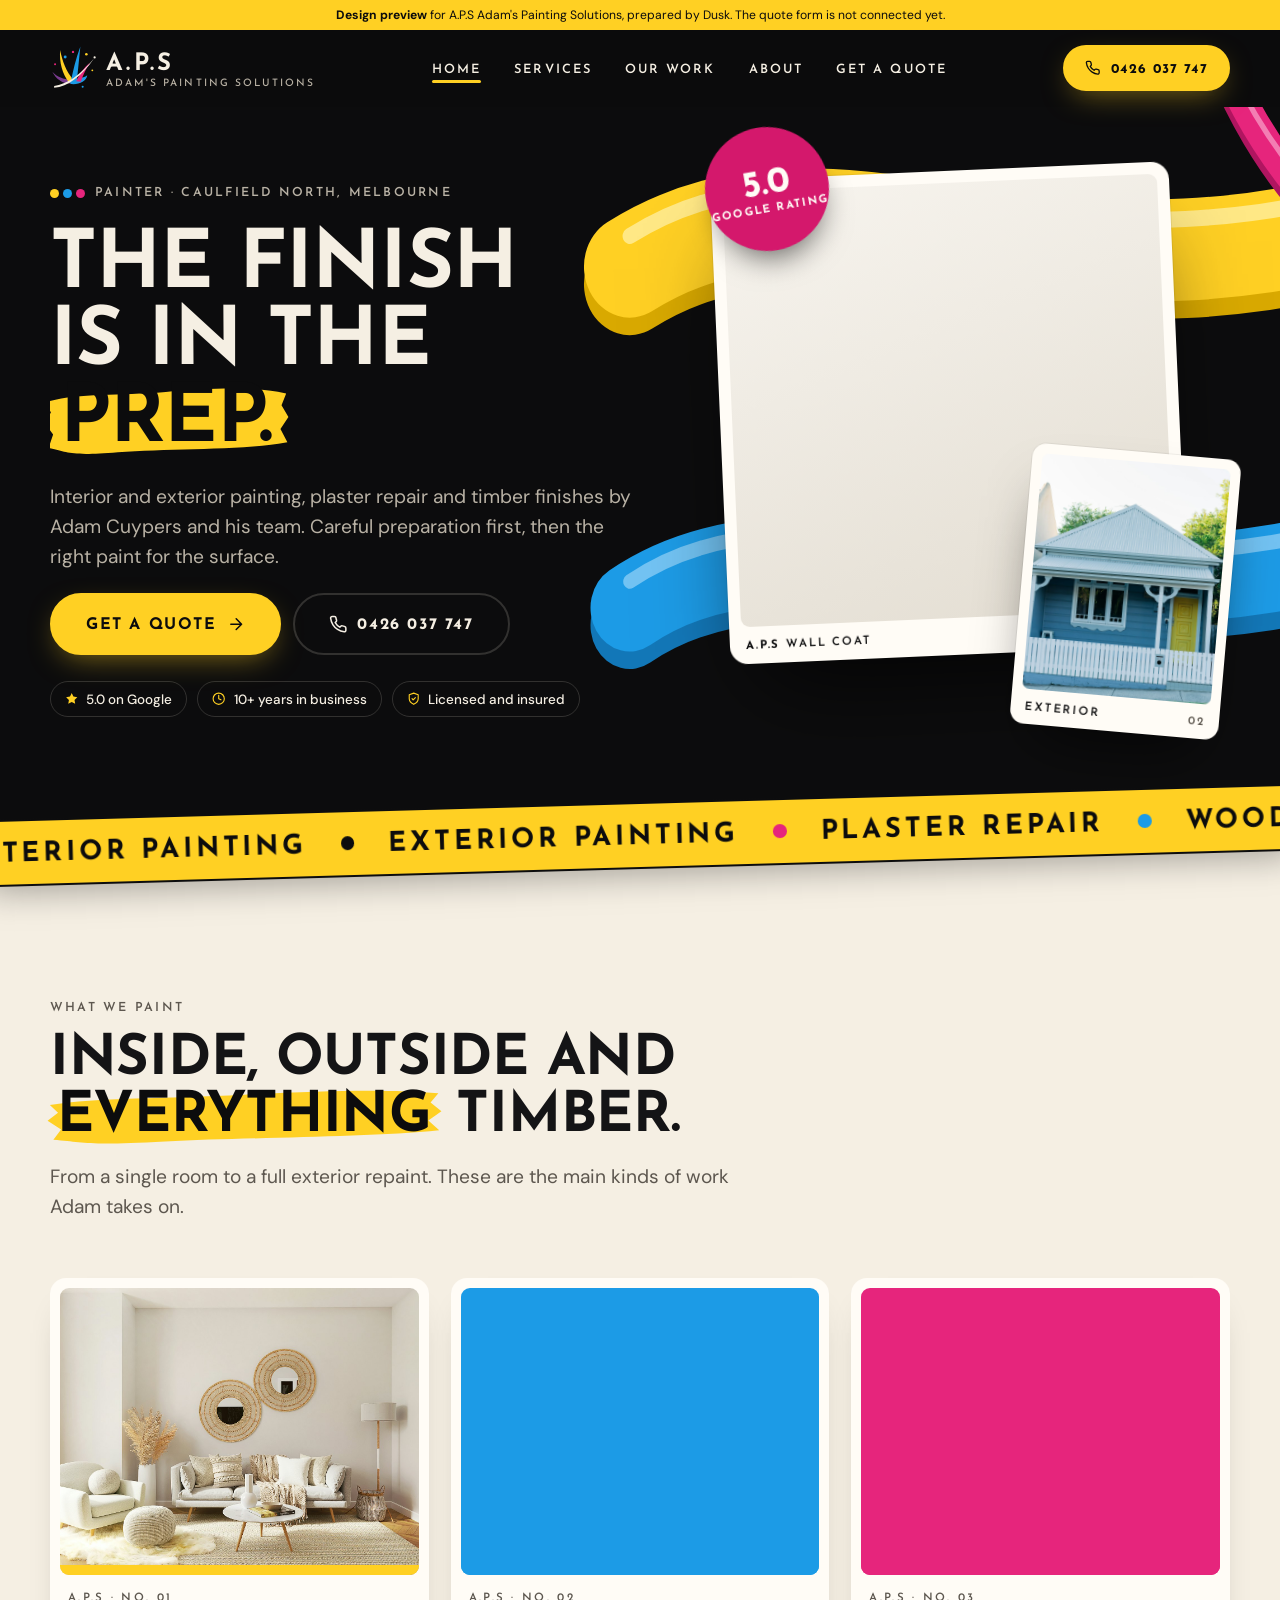
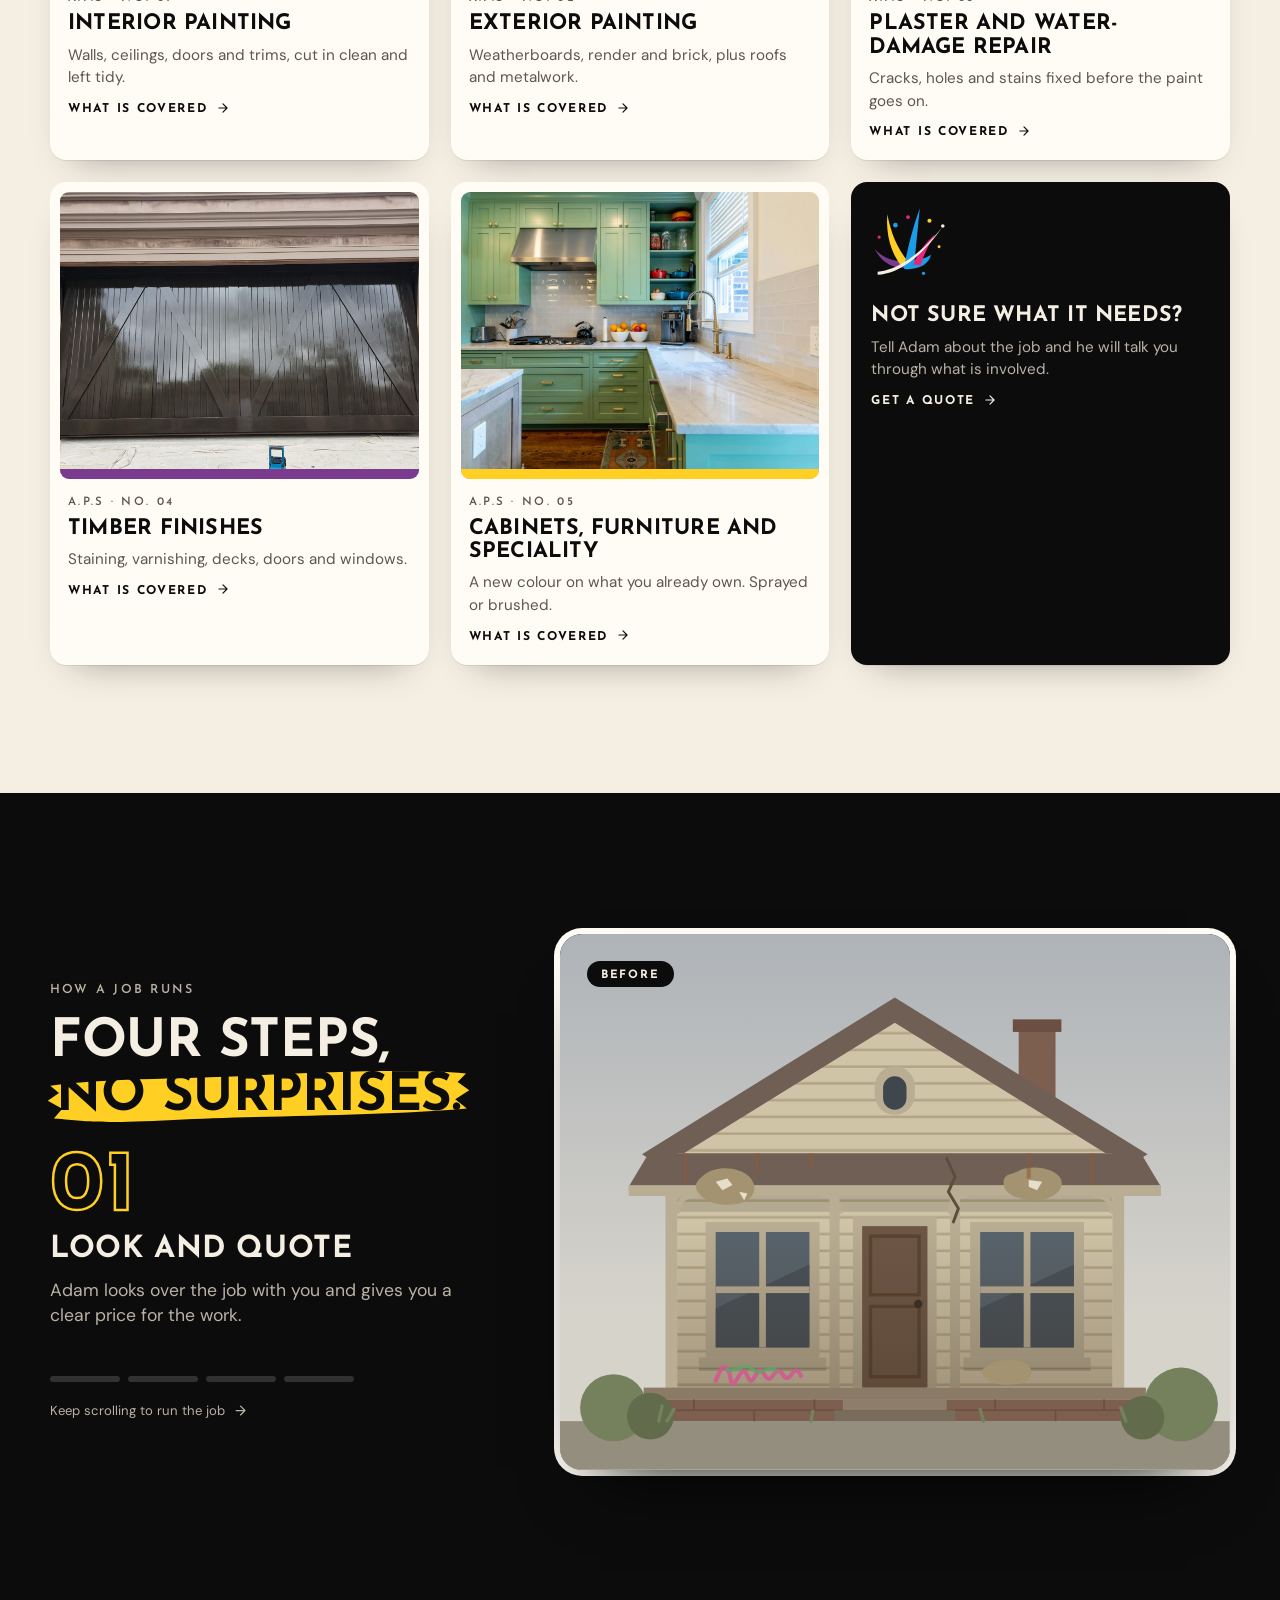
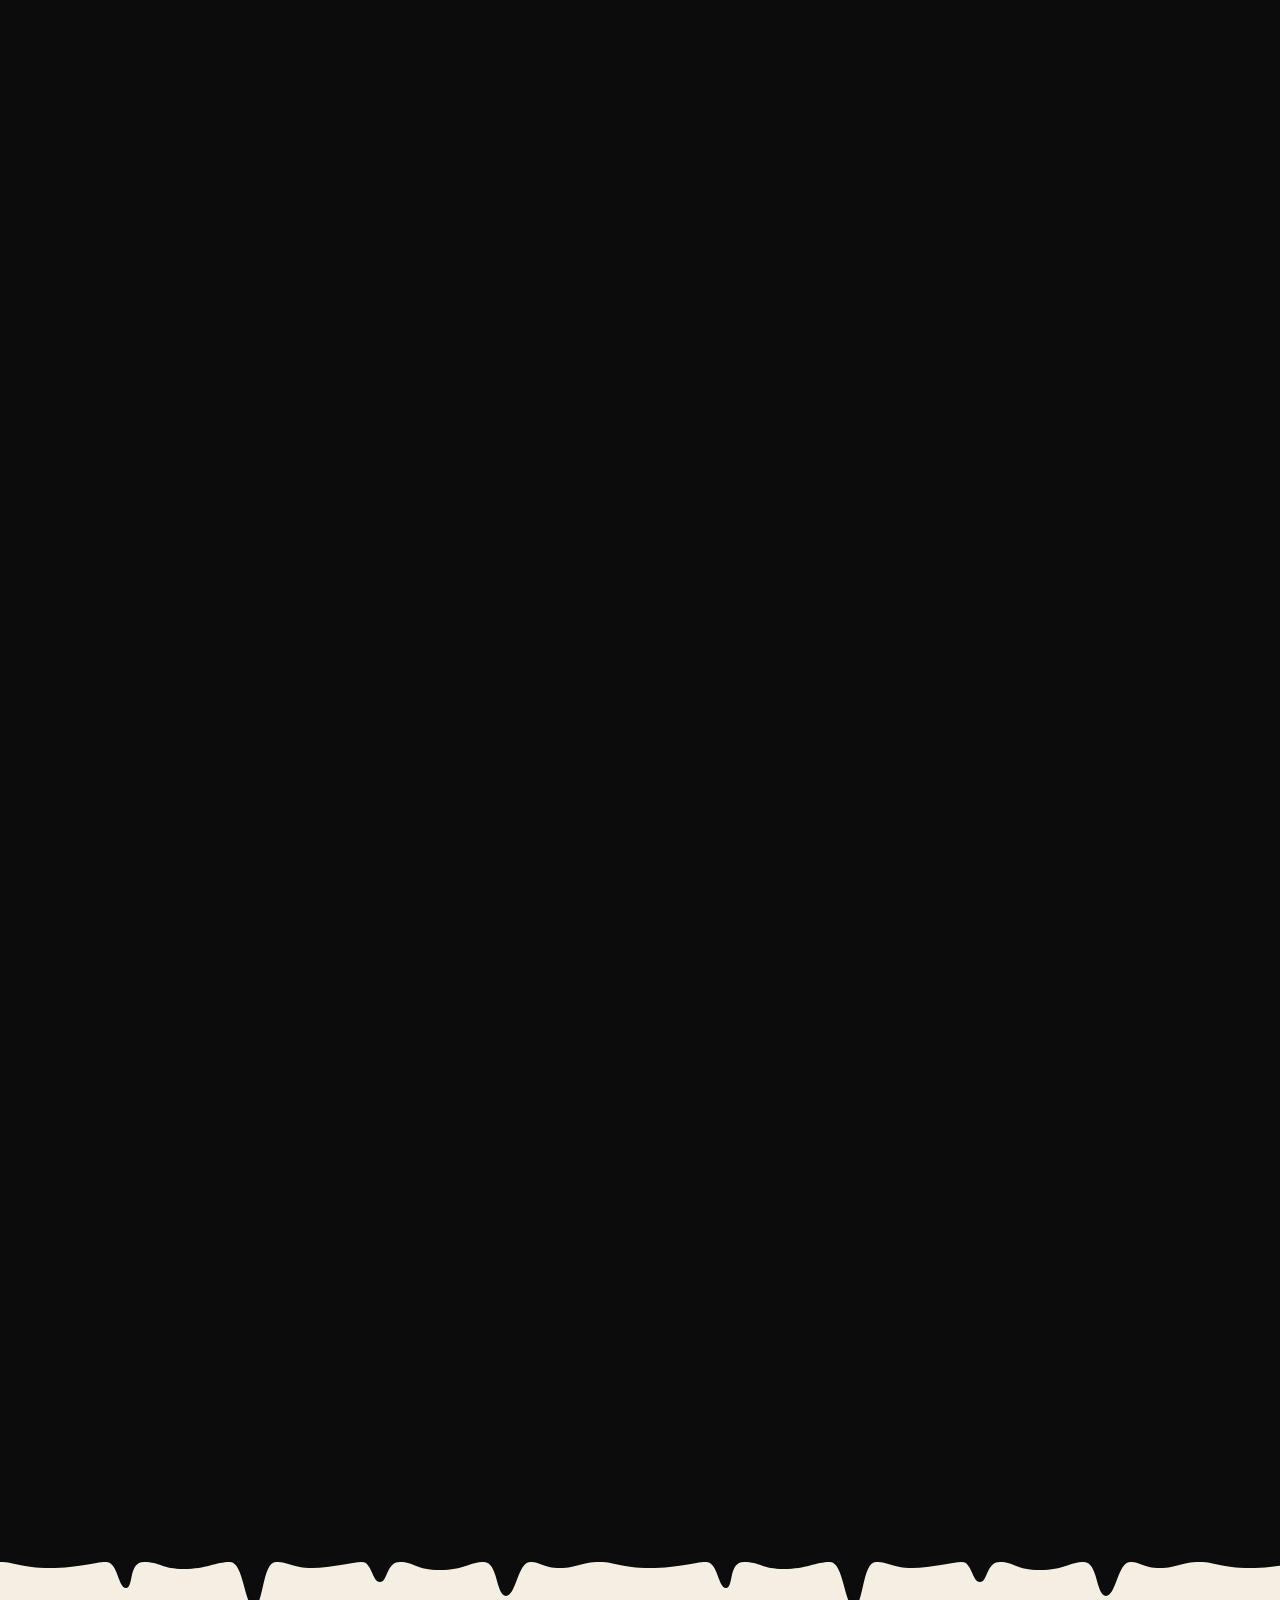
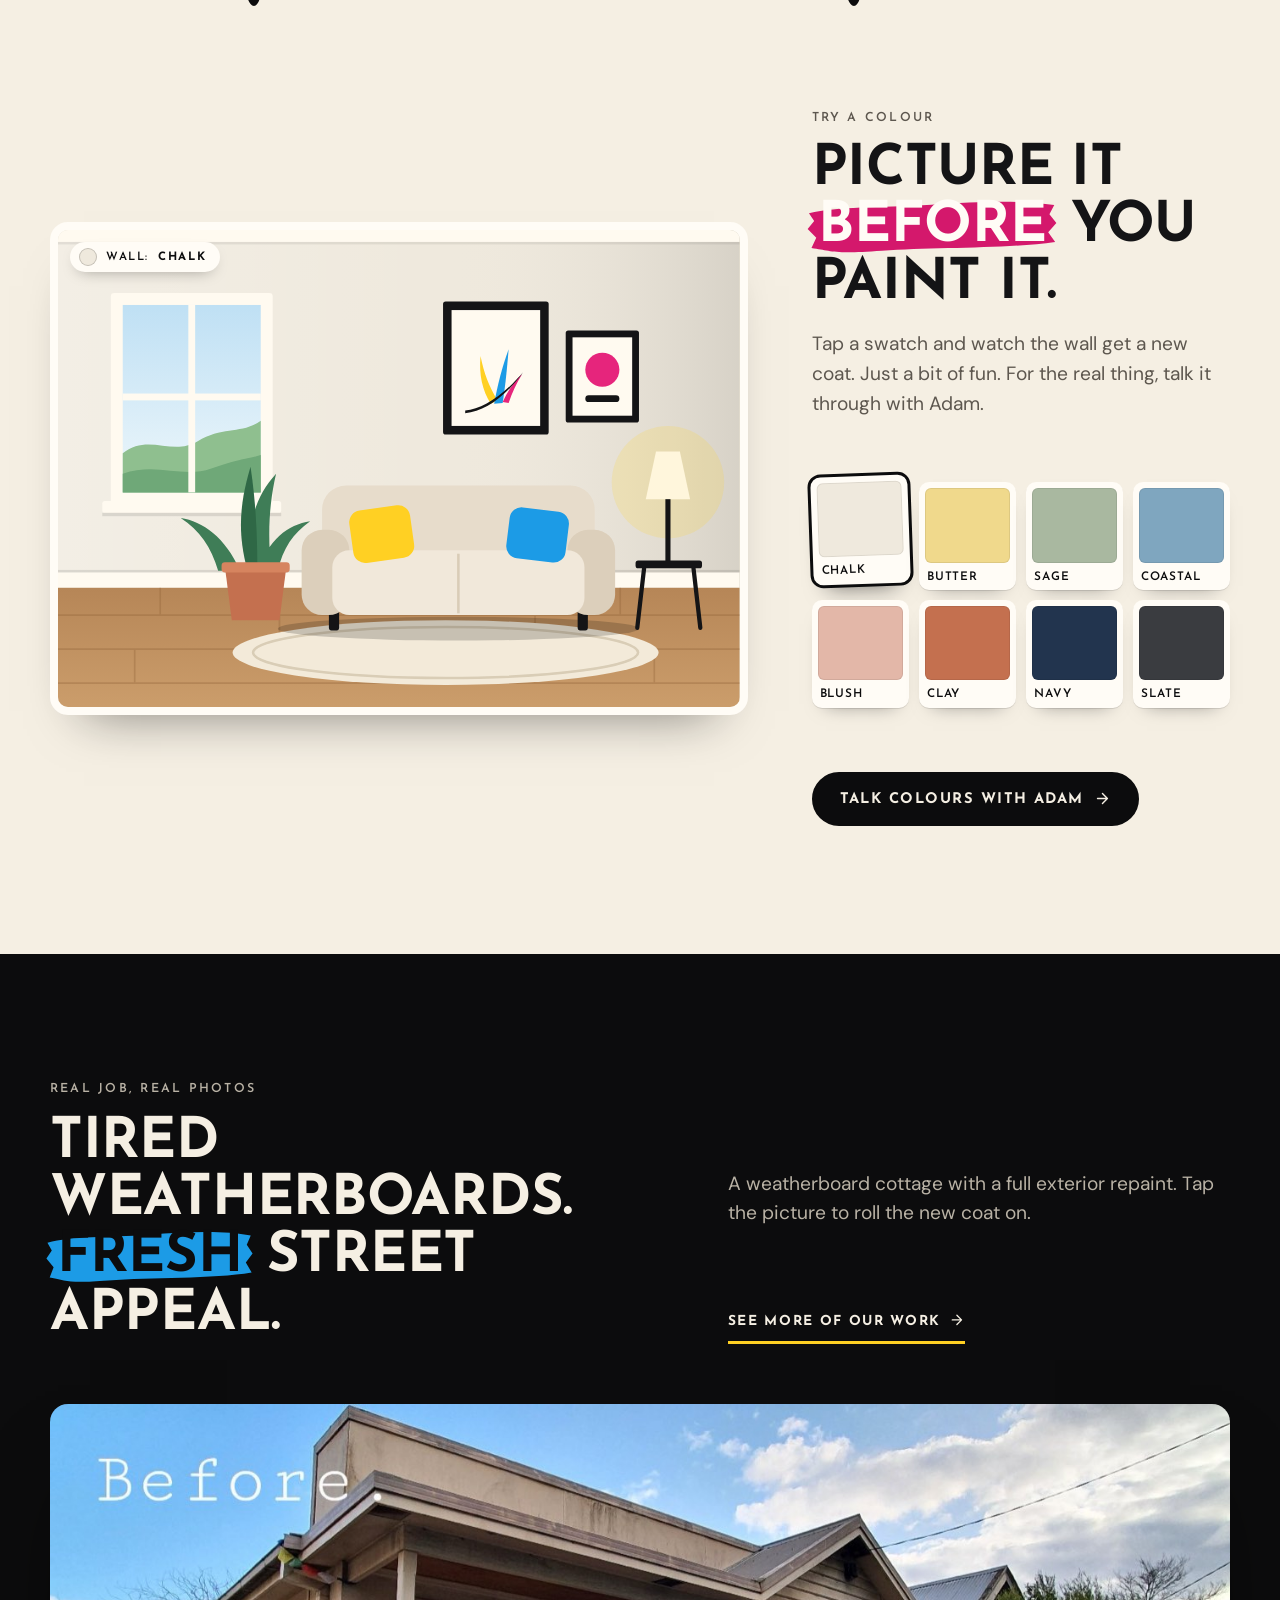
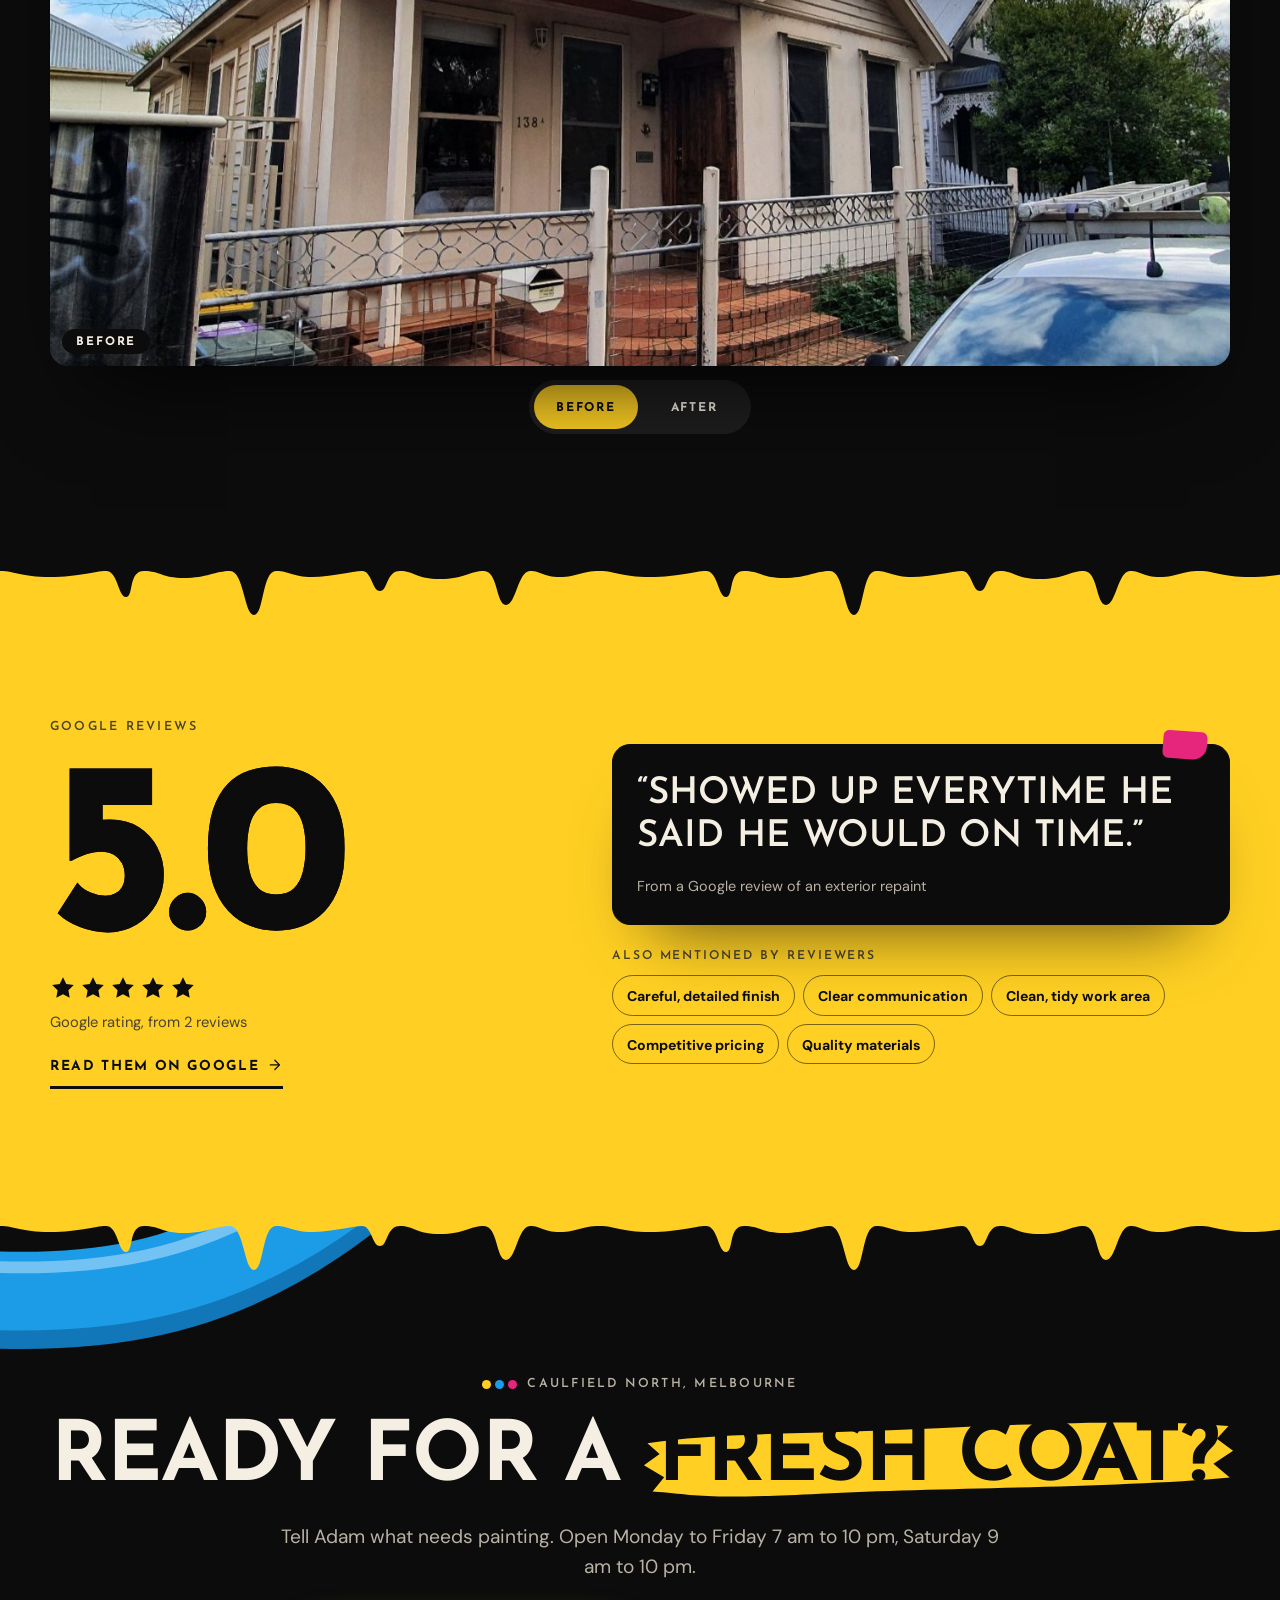
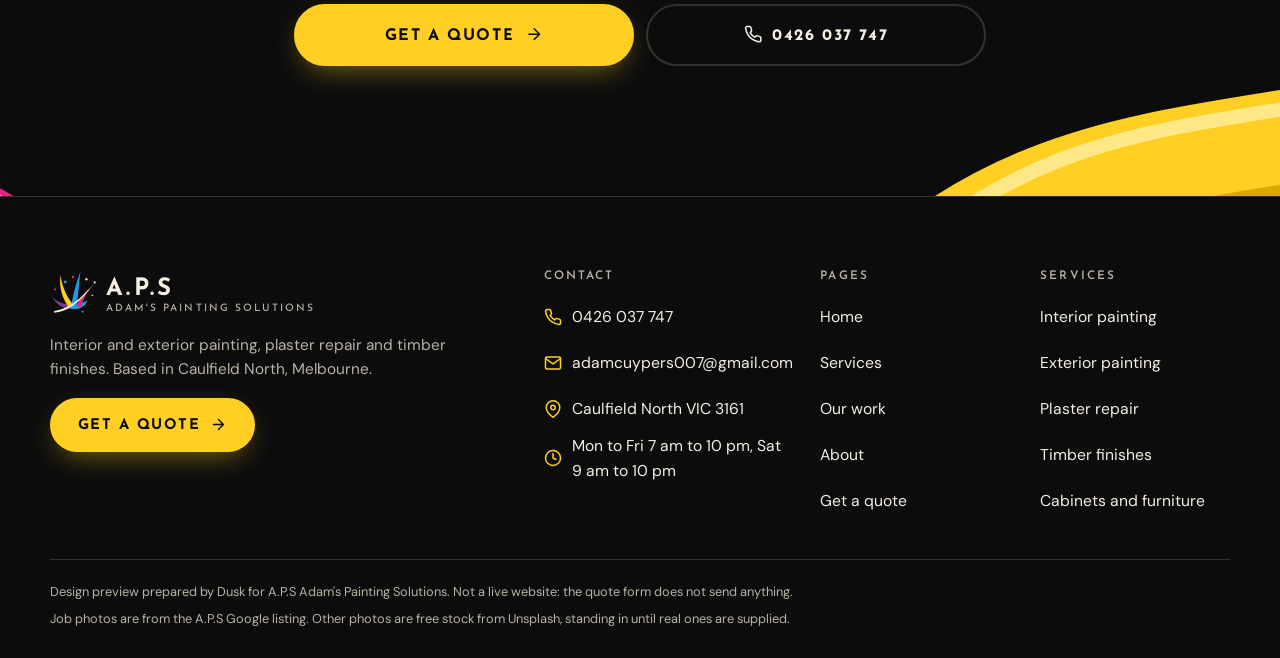
==== commit a7f1d6e6: "Replace the hero clip with a painted-wall animation; add larger motion Scroll story for the four ste" ====
--- a/index.html
+++ b/index.html
@@ -125,14 +125,25 @@
       </ul>
     </div>
     <div class="hero-media">
-      <svg class="hero-strokes" viewBox="0 0 400 400" preserveAspectRatio="none" aria-hidden="true" focusable="false">
-        <path style="--i:0" pathLength="1" stroke="#1c9be6" stroke-width="46" d="M30 300C120 220 250 330 380 230"/>
-        <path style="--i:1" pathLength="1" stroke="#ffd023" stroke-width="54" d="M20 110C140 40 260 150 390 70"/>
-      </svg>
-      <figure class="chip chip--video">
-        <video data-auto autoplay muted loop playsinline preload="metadata" poster="assets/video/roller-poster.jpg" width="1280" height="720" aria-label="A paint roller working across a wall"><source src="assets/video/roller.mp4" type="video/mp4"></video>
-        <figcaption><span><b>A.P.S</b> Wall coat</span><span>No. 01</span></figcaption>
-      </figure>
+      <svg class="ribbons" viewBox="0 0 600 500" preserveAspectRatio="none" aria-hidden="true" focusable="false"><g><path pathLength="1" style="--i:0" stroke="#1277b8" stroke-width="60" d="M-30 396C120 304 330 448 630 322"/><path pathLength="1" style="--i:0" stroke="#1c9be6" stroke-width="60" d="M-30 384C120 292 330 436 630 310"/><path pathLength="1" style="--i:0" stroke="#8fd0f7" stroke-width="10" opacity=".75" d="M-30 366.0C120 274.0 330 418.0 630 292.0"/></g><g><path pathLength="1" style="--i:1" stroke="#d9a900" stroke-width="70" d="M-30 162C140 66 300 226 630 100"/><path pathLength="1" style="--i:1" stroke="#ffd023" stroke-width="70" d="M-30 150C140 54 300 214 630 88"/><path pathLength="1" style="--i:1" stroke="#fff0a6" stroke-width="11" opacity=".75" d="M-30 129.0C140 33.0 300 193.0 630 67.0"/></g><g><path pathLength="1" style="--i:2" stroke="#b01560" stroke-width="22" d="M408 -23C452 103 536 157 640 223"/><path pathLength="1" style="--i:2" stroke="#e6257c" stroke-width="22" d="M408 -30C452 96 536 150 640 216"/><path pathLength="1" style="--i:2" stroke="#f79cc6" stroke-width="4" opacity=".75" d="M408 -36.6C452 89.4 536 143.4 640 209.4"/></g></svg>
+      <div class="wall" data-wall aria-hidden="true">
+        <div class="wall-face">
+          <i class="wall-band"></i><i class="wall-band"></i><i class="wall-band"></i>
+          <i class="wall-tape"></i><i class="wall-tape wall-tape--2"></i>
+          <i class="wall-sheen"></i>
+          <div class="wall-roller"><svg viewBox="0 0 270 200" aria-hidden="true" focusable="false">
+            <defs><linearGradient id="wr-nap" x1="0" y1="0" x2="0" y2="1"><stop offset="0" stop-color="#fff" stop-opacity=".5"/><stop offset=".45" stop-color="#fff" stop-opacity="0"/><stop offset="1" stop-color="#000" stop-opacity=".34"/></linearGradient></defs>
+            <path d="M234 33h16a12 12 0 0 1 12 12v40a12 12 0 0 1-12 12H136a12 12 0 0 0-12 12v18" fill="none" stroke="#8d9399" stroke-width="9" stroke-linecap="round"/>
+            <path d="M234 31h16a12 12 0 0 1 12 12v40a12 12 0 0 1-12 12H136a12 12 0 0 0-12 12v18" fill="none" stroke="#e6e9ec" stroke-width="5" stroke-linecap="round"/>
+            <rect x="6" y="8" width="228" height="46" rx="23" fill="currentColor"/>
+            <rect x="6" y="8" width="228" height="46" rx="23" fill="url(#wr-nap)"/>
+            <rect x="6" y="8" width="15" height="46" rx="7.5" opacity=".24"/><rect x="219" y="8" width="15" height="46" rx="7.5" opacity=".24"/>
+            <rect x="108" y="120" width="32" height="76" rx="15" fill="#17171a" stroke="#f5efe3" stroke-width="3"/>
+            <rect x="109.500" y="136" width="29" height="12" fill="#ffd023"/>
+          </svg></div>
+        </div>
+        <p class="wall-label"><span><b>A.P.S</b> Wall coat</span><span class="wall-names">Sun &middot; Sky &middot; Rose</span></p>
+      </div>
       <figure class="chip chip--photo">
         <img src="assets/stock/cottage-blue.jpg" alt="A freshly painted blue weatherboard cottage with a yellow front door" width="1200" height="1200" decoding="async">
         <figcaption><span>Exterior</span><span>02</span></figcaption>
@@ -226,26 +237,101 @@
   </div>
 </section>
 
-<section class="sec sec--ink" id="work">
-  <div class="wrap feature">
-    <div class="feature-copy" data-r>
-      <p class="kicker">Real job, real photos</p>
-      <h2 class="h2">Tired weatherboards. <span class="stroke stroke--blue">Fresh</span> street appeal.</h2>
-      <p class="lede">A weatherboard cottage with a full exterior repaint. Tap the picture to roll the new coat on.</p>
-      <a class="link" href="work.html">See more of our work <svg class="ico" aria-hidden="true" focusable="false"><use href="#i-arrow"/></svg></a>
-    </div>
-    <div class="ba" data-ba data-r="right" style="--ar:3/2;--ar-d:2/1">
-  <div class="ba-stage">
-    <img class="ba-img ba-before" src="assets/photos/house-before.jpg" style="object-position:0% 50%" alt="The cottage before painting, with faded cream weatherboards" loading="lazy" decoding="async">
-    <img class="ba-img ba-after" src="assets/photos/house-after.jpg" alt="The same cottage after painting, in fresh blue-grey with white trim" loading="lazy" decoding="async">
-    <span class="ba-roller" aria-hidden="true"></span>
-    <span class="ba-tag" aria-live="polite">Before</span>
-  </div>
-  <div class="ba-ctl" role="group" aria-label="Show before or after">
-    <button type="button" class="ba-btn is-on" data-show="before" aria-pressed="true">Before</button>
-    <button type="button" class="ba-btn" data-show="after" aria-pressed="false">After</button>
-  </div>
-</div>
+<section class="story" id="process" aria-labelledby="story-title">
+  <div class="story-track">
+    <div class="story-stage">
+      <div class="wrap story-in">
+        <div class="story-copy">
+          <p class="kicker">How a job runs</p>
+          <h2 class="h2" id="story-title">Four steps, <span class="stroke in">no surprises.</span></h2>
+          <ol class="steps story-steps"><li class="step is-on" style="--c:var(--yellow)"><h3 class="h3">Look and quote</h3><p>Adam looks over the job with you and gives you a clear price for the work.</p></li><li class="step" style="--c:var(--blue)"><h3 class="h3">Prep</h3><p>Surfaces are cleaned, sanded, filled and patched. Floors and furniture are covered.</p></li><li class="step" style="--c:var(--pink)"><h3 class="h3">Paint</h3><p>The right paint for each surface, put on in proper coats and cut in clean.</p></li><li class="step" style="--c:var(--plum)"><h3 class="h3">Walk-through</h3><p>You check the finish together before the job is called done.</p></li></ol>
+          <div class="story-bars" aria-hidden="true"><i style="--c:var(--yellow)"></i><i style="--c:var(--blue)"></i><i style="--c:var(--pink)"></i><i style="--c:var(--plum)"></i></div>
+          <p class="story-hint">Keep scrolling to run the job <svg class="ico" aria-hidden="true" focusable="false"><use href="#i-arrow"/></svg></p>
+        </div>
+        <div class="story-scene" aria-hidden="true">
+          <div class="sc-box">
+            <div class="sc-layer sc-sky"></div><div class="sc-sun"></div>
+          <svg class="sc-layer" viewBox="0 0 800 640" preserveAspectRatio="xMidYMax meet" aria-hidden="true" focusable="false">
+            <defs><pattern id="bd-t" width="40" height="20" patternUnits="userSpaceOnUse"><rect width="40" height="20" fill="#cfc3a8"/><rect y="17" width="40" height="3" fill="#b2a585"/></pattern></defs>
+            <rect y="582" width="800" height="58" fill="#948e7e"/>
+            <rect x="548" y="112" width="44" height="120" fill="#7d5f50"/><rect x="541" y="102" width="58" height="15" fill="#6a4f42"/>
+            <path d="M400 96L668 262H132z" fill="url(#bd-t)"/>
+            <rect x="376" y="158" width="48" height="58" rx="24" fill="#b9ad94"/><rect x="386" y="170" width="28" height="40" rx="14" fill="#3f474d"/>
+            <path d="M400 76L702 263l-24 15L400 106 122 278l-24-15z" fill="#6f5f55"/>
+            <rect x="140" y="262" width="520" height="280" fill="url(#bd-t)"/>
+            <rect x="140" y="312" width="520" height="20" opacity=".13"/>
+            <path d="M106 262h588l24 40H82z" fill="#6f5f55"/><rect x="82" y="300" width="636" height="13" fill="#b9ad94"/>
+            <rect x="174" y="344" width="136" height="162" fill="#b9ad94"/><rect x="186" y="356" width="112" height="138" fill="#58636c"/><path d="M186 447L298 395V494H186z" fill="#3f474d" opacity=".6"/><rect x="238" y="356" width="8" height="138" fill="#b9ad94"/><rect x="186" y="421" width="112" height="8" fill="#b9ad94"/><rect x="166" y="506" width="152" height="12" fill="#b9ad94"/><rect x="166" y="518" width="152" height="4" opacity=".16"/><rect x="490" y="344" width="136" height="162" fill="#b9ad94"/><rect x="502" y="356" width="112" height="138" fill="#58636c"/><path d="M502 447L614 395V494H502z" fill="#3f474d" opacity=".6"/><rect x="554" y="356" width="8" height="138" fill="#b9ad94"/><rect x="502" y="421" width="112" height="8" fill="#b9ad94"/><rect x="482" y="506" width="152" height="12" fill="#b9ad94"/><rect x="482" y="518" width="152" height="4" opacity=".16"/>
+            <rect x="350" y="338" width="100" height="204" fill="#b9ad94"/><rect x="361" y="349" width="78" height="193" fill="#6e5646"/>
+            <rect x="371" y="361" width="58" height="70" fill="none" stroke="#58442f" stroke-width="4"/><rect x="371" y="445" width="58" height="84" fill="none" stroke="#58442f" stroke-width="4"/><circle cx="428" cy="442" r="5" fill="#3a2f26"/>
+            <path d="M140 334q0-22 24-22M660 334q0-22-24-22M334 334q0-22-22-22M466 334q0-22 22-22" fill="none" stroke="#b9ad94" stroke-width="6"/>
+            <rect x="126" y="312" width="14" height="232" fill="#b9ad94"/><rect x="660" y="312" width="14" height="232" fill="#b9ad94"/><rect x="322" y="312" width="12" height="232" fill="#b9ad94"/><rect x="466" y="312" width="12" height="232" fill="#b9ad94"/>
+            <rect x="100" y="542" width="600" height="14" fill="#8a7a66"/><rect x="112" y="556" width="576" height="26" fill="#7d5f50"/>
+            <path d="M112 569h576M160 556v13M232 569v13M304 556v13M520 556v13M592 569v13M650 556v13" stroke="#6a4f42" stroke-width="2" fill="none"/>
+            <rect x="338" y="556" width="124" height="13" fill="#8d7e6c"/><rect x="328" y="569" width="144" height="13" fill="#7a6c5b"/>
+            <circle cx="64" cy="566" r="40" fill="#75805c"/><circle cx="108" cy="576" r="28" fill="#626c4c"/><circle cx="742" cy="562" r="44" fill="#75805c"/><circle cx="696" cy="578" r="26" fill="#626c4c"/>
+            <defs><linearGradient id="sc-dirt" x1="0" y1="0" x2="0" y2="1"><stop offset=".3" stop-color="#3c2d19" stop-opacity="0"/><stop offset="1" stop-color="#3c2d19" stop-opacity=".3"/></linearGradient></defs>
+            <rect x="140" y="262" width="520" height="280" fill="url(#sc-dirt)"/>
+            <path d="M172 288c14-12 42-10 54 2s6 28-12 32-36 0-46-10-6-16 4-24z" fill="#a39370"/><path d="M186 296l14-4 6 8-12 6zM214 308l10 2-4 8z" fill="#e7dec9"/>
+            <path d="M546 284c16-10 46-4 52 8s-8 26-30 26-38-8-38-20 8-10 16-14z" fill="#a39370"/><path d="M560 294l16 2-6 10-10-4z" fill="#e7dec9"/>
+            <path d="M514 514c12-8 38-6 46 2s2 20-16 22-32-2-38-10 2-10 8-14z" fill="#a39370"/>
+            <path d="M462 268l10 22-8 18 12 20-6 16" fill="none" stroke="#5a4e3d" stroke-width="3.5" stroke-linecap="round" stroke-linejoin="round"/>
+            <path d="M186 534c8-22 14-22 18-2s12-24 20-4 10-20 20-2 12-16 22 0 12-18 22 2" fill="none" stroke="#d2588f" stroke-width="5" stroke-linecap="round" stroke-linejoin="round" opacity=".85"/>
+            <path d="M200 520c10 6 20-10 30 0s20-8 28 2" fill="none" stroke="#5aa868" stroke-width="4" stroke-linecap="round" opacity=".8"/>
+            <path d="M150 262v36M236 262v24M560 262v30M636 262v38M300 262v18" stroke="#8a5a3c" stroke-width="5" opacity=".55" fill="none"/>
+            <path d="M118 582l4-18M128 582l8-14M676 582l-6-16M300 582l2-12M506 582l-4-14" stroke="#75805c" stroke-width="4" stroke-linecap="round" fill="none"/>
+          </svg>
+          <svg class="sc-layer" viewBox="0 0 800 640" preserveAspectRatio="xMidYMax meet" aria-hidden="true" focusable="false">
+            <g fill="#f4f0e5" stroke="#dcd5c4" stroke-width="2">
+              <path class="sc-patch" style="--i:0" d="M166 284c16-16 52-12 66 2s8 36-14 40-44 0-56-12-8-20 4-30z"/>
+              <path class="sc-patch" style="--i:1" d="M452 262l28 4 6 86-24 4-16-6z"/>
+              <path class="sc-patch" style="--i:2" d="M540 278c18-12 54-6 62 10s-10 32-34 32-46-10-46-24 8-12 18-18z"/>
+              <path class="sc-patch" style="--i:3" d="M178 510h118l6 30H174z"/>
+              <path class="sc-patch" style="--i:4" d="M506 510c14-10 46-8 56 2s2 26-18 28-38-2-46-12 0-12 8-18z"/>
+            </g>
+          </svg>
+          <div class="sc-layer sc-fresh"><svg class="sc-layer" viewBox="0 0 800 640" preserveAspectRatio="xMidYMax meet" aria-hidden="true" focusable="false">
+            <defs><pattern id="bd-f" width="40" height="20" patternUnits="userSpaceOnUse"><rect width="40" height="20" fill="#93a8ba"/><rect y="17" width="40" height="3" fill="#7c92a5"/></pattern></defs>
+            <rect y="582" width="800" height="58" fill="#86b074"/>
+            <rect x="548" y="112" width="44" height="120" fill="#a56e55"/><rect x="541" y="102" width="58" height="15" fill="#8a5741"/>
+            <path d="M400 96L668 262H132z" fill="url(#bd-f)"/>
+            <rect x="376" y="158" width="48" height="58" rx="24" fill="#fffaf0"/><rect x="386" y="170" width="28" height="40" rx="14" fill="#9cc3dc"/>
+            <path d="M400 76L702 263l-24 15L400 106 122 278l-24-15z" fill="#2c3138"/>
+            <rect x="140" y="262" width="520" height="280" fill="url(#bd-f)"/>
+            <rect x="140" y="312" width="520" height="20" opacity=".13"/>
+            <path d="M106 262h588l24 40H82z" fill="#2c3138"/><rect x="82" y="300" width="636" height="13" fill="#fffaf0"/>
+            <rect x="174" y="344" width="136" height="162" fill="#fffaf0"/><rect x="186" y="356" width="112" height="138" fill="#cfe6f5"/><path d="M186 447L298 395V494H186z" fill="#9cc3dc" opacity=".6"/><rect x="238" y="356" width="8" height="138" fill="#fffaf0"/><rect x="186" y="421" width="112" height="8" fill="#fffaf0"/><rect x="166" y="506" width="152" height="12" fill="#fffaf0"/><rect x="166" y="518" width="152" height="4" opacity=".16"/><rect x="490" y="344" width="136" height="162" fill="#fffaf0"/><rect x="502" y="356" width="112" height="138" fill="#cfe6f5"/><path d="M502 447L614 395V494H502z" fill="#9cc3dc" opacity=".6"/><rect x="554" y="356" width="8" height="138" fill="#fffaf0"/><rect x="502" y="421" width="112" height="8" fill="#fffaf0"/><rect x="482" y="506" width="152" height="12" fill="#fffaf0"/><rect x="482" y="518" width="152" height="4" opacity=".16"/>
+            <rect x="350" y="338" width="100" height="204" fill="#fffaf0"/><rect x="361" y="349" width="78" height="193" fill="#ffd023"/>
+            <rect x="371" y="361" width="58" height="70" fill="none" stroke="#d9ae00" stroke-width="4"/><rect x="371" y="445" width="58" height="84" fill="none" stroke="#d9ae00" stroke-width="4"/><circle cx="428" cy="442" r="5" fill="#141416"/>
+            <path d="M140 334q0-22 24-22M660 334q0-22-24-22M334 334q0-22-22-22M466 334q0-22 22-22" fill="none" stroke="#fffaf0" stroke-width="6"/>
+            <rect x="126" y="312" width="14" height="232" fill="#fffaf0"/><rect x="660" y="312" width="14" height="232" fill="#fffaf0"/><rect x="322" y="312" width="12" height="232" fill="#fffaf0"/><rect x="466" y="312" width="12" height="232" fill="#fffaf0"/>
+            <rect x="100" y="542" width="600" height="14" fill="#bb8c60"/><rect x="112" y="556" width="576" height="26" fill="#a56e55"/>
+            <path d="M112 569h576M160 556v13M232 569v13M304 556v13M520 556v13M592 569v13M650 556v13" stroke="#8a5741" stroke-width="2" fill="none"/>
+            <rect x="338" y="556" width="124" height="13" fill="#c3946c"/><rect x="328" y="569" width="144" height="13" fill="#a97c57"/>
+            <circle cx="64" cy="566" r="40" fill="#3f7d57"/><circle cx="108" cy="576" r="28" fill="#2f6846"/><circle cx="742" cy="562" r="44" fill="#3f7d57"/><circle cx="696" cy="578" r="26" fill="#2f6846"/>
+            
+          </svg></div>
+          <svg class="sc-layer" viewBox="0 0 800 640" preserveAspectRatio="xMidYMax meet" aria-hidden="true" focusable="false">
+            <g class="sc-tape">
+              <rect pathLength="1" x="170" y="340" width="144" height="182"/><rect pathLength="1" x="486" y="340" width="144" height="182"/><rect pathLength="1" x="346" y="334" width="108" height="212"/>
+            </g>
+            <g class="sc-sheet">
+              <path d="M40 584h720l34 56H6z" fill="#efe9dd"/><path d="M150 584l-30 56M330 584l-10 56M520 584l16 56M660 584l40 56" stroke="#d8cfbd" stroke-width="3" fill="none"/>
+              <rect x="604" y="566" width="46" height="46" rx="4" fill="#d9dcdf"/><rect x="604" y="580" width="46" height="18" fill="#ffd023"/><path d="M608 568c6-22 32-22 38 0" fill="none" stroke="#8d9399" stroke-width="3"/>
+            </g>
+          </svg>
+            <div class="sc-mark sc-mark--up" style="left:25%;top:47.5%"><i></i><span>Peeling paint</span></div>
+            <div class="sc-mark sc-mark--down" style="left:58.6%;top:48%"><i></i><span>Cracks</span></div>
+            <div class="sc-mark" style="left:29%;top:82%"><i></i><span>Graffiti</span></div>
+            <span class="vroller sc-roller"></span>
+            <div class="sc-layer sc-sheen"></div>
+            <span class="sc-spark" style="left:16%;top:26%;--i:0"><svg viewBox="0 0 24 24" aria-hidden="true" focusable="false"><path d="M12 0c1 7 4 11 12 12-8 1-11 5-12 12-1-7-4-11-12-12 8-1 11-5 12-12z"/></svg></span><span class="sc-spark" style="left:70%;top:20%;--i:1"><svg viewBox="0 0 24 24" aria-hidden="true" focusable="false"><path d="M12 0c1 7 4 11 12 12-8 1-11 5-12 12-1-7-4-11-12-12 8-1 11-5 12-12z"/></svg></span><span class="sc-spark" style="left:86%;top:56%;--i:2"><svg viewBox="0 0 24 24" aria-hidden="true" focusable="false"><path d="M12 0c1 7 4 11 12 12-8 1-11 5-12 12-1-7-4-11-12-12 8-1 11-5 12-12z"/></svg></span>
+            <span class="sc-phase">Before</span>
+            <span class="sc-done"><svg class="ico" aria-hidden="true" focusable="false"><use href="#i-check"/></svg>Finished</span>
+          </div>
+        </div>
+      </div>
+    </div>
   </div>
 </section>
 
@@ -317,17 +403,31 @@
   </div>
 </section>
 
-<section class="sec sec--white" id="process">
-  <div class="wrap">
-    <div class="sec-head" data-r>
-      <p class="kicker">How a job runs</p>
-      <h2 class="h2">Four steps, <span class="stroke">no surprises.</span></h2>
-    </div>
-    <ol class="steps"><li class="step" style="--c:var(--yellow);--i:0" data-r><h3 class="h3">Look and quote</h3><p>Adam looks over the job with you and gives you a clear price for the work.</p></li><li class="step" style="--c:var(--blue);--i:1" data-r><h3 class="h3">Prep</h3><p>Surfaces are cleaned, sanded, filled and patched. Floors and furniture are covered.</p></li><li class="step" style="--c:var(--pink);--i:2" data-r><h3 class="h3">Paint</h3><p>The right paint for each surface, put on in proper coats and cut in clean.</p></li><li class="step" style="--c:var(--plum);--i:3" data-r><h3 class="h3">Walk-through</h3><p>You check the finish together before the job is called done.</p></li></ol>
-  </div>
-</section>
-
-<section class="sec sec--ink" id="reviews">
+<section class="sec sec--ink" id="work">
+  <div class="wrap feature feature--wide">
+    <div class="feature-copy" data-r>
+      <p class="kicker">Real job, real photos</p>
+      <h2 class="h2">Tired weatherboards. <span class="stroke stroke--blue">Fresh</span> street appeal.</h2>
+      <p class="lede">A weatherboard cottage with a full exterior repaint. Tap the picture to roll the new coat on.</p>
+      <a class="link" href="work.html">See more of our work <svg class="ico" aria-hidden="true" focusable="false"><use href="#i-arrow"/></svg></a>
+    </div>
+    <div class="ba" data-ba data-r="right" style="--ar:3/2;--ar-d:2/1">
+  <div class="ba-stage">
+    <img class="ba-img ba-before" src="assets/photos/house-before.jpg" style="object-position:0% 50%" alt="The cottage before painting, with faded cream weatherboards" loading="lazy" decoding="async">
+    <img class="ba-img ba-after" src="assets/photos/house-after.jpg" alt="The same cottage after painting, in fresh blue-grey with white trim" loading="lazy" decoding="async">
+    <span class="ba-roller" aria-hidden="true"></span>
+    <span class="ba-tag" aria-live="polite">Before</span>
+  </div>
+  <div class="ba-ctl" role="group" aria-label="Show before or after">
+    <button type="button" class="ba-btn is-on" data-show="before" aria-pressed="true">Before</button>
+    <button type="button" class="ba-btn" data-show="after" aria-pressed="false">After</button>
+  </div>
+</div>
+  </div>
+</section>
+
+<section class="sec sec--yellow has-drip" id="reviews">
+  <span class="drip" aria-hidden="true"></span>
   <div class="wrap rev">
     <div class="rev-score" data-r>
       <p class="kicker">Google reviews</p>
@@ -355,37 +455,9 @@
   </div>
 </section>
 
-<section class="cta">
-  <svg class="cta-blob cta-blob--a" viewBox="0 0 100 100" aria-hidden="true" focusable="false">
-<path fill="#7a3b8f" d="M48 83C31 86 14 76 5 58c11 12 27 18 44 17z"/>
-<path fill="#ffd023" d="M41 81C27 63 20 39 22 11c5 25 13 46 29 65z"/>
-<path fill="#1c9be6" d="M45 81c5-25 11-51 21-78-3 28-5 53-8 77z"/>
-<path fill="#1c9be6" d="M43 79c13-8 28-5 38-13-2 13-18 21-36 19z"/>
-<path fill="#e6257c" d="M57 79c7-16 17-30 30-41-9 14-15 27-20 42z"/>
-<path fill="currentColor" d="M9 89c27-3 57-23 87-60C69 68 39 91 9 93z"/>
-<circle fill="#1c9be6" cx="33" cy="26" r="3.2"/>
-<circle fill="#e6257c" cx="50" cy="15" r="2.6"/>
-<circle fill="#ffd023" cx="79" cy="20" r="2.8"/>
-<circle fill="#e6257c" cx="11" cy="42" r="2.2"/>
-<circle fill="#ffd023" cx="92" cy="55" r="2"/>
-<circle fill="#1c9be6" cx="71" cy="91" r="2.2"/>
-<circle fill="currentColor" cx="97" cy="27" r="2.4"/>
-</svg>
-  <svg class="cta-blob cta-blob--b" viewBox="0 0 100 100" aria-hidden="true" focusable="false">
-<path fill="#7a3b8f" d="M48 83C31 86 14 76 5 58c11 12 27 18 44 17z"/>
-<path fill="#ffd023" d="M41 81C27 63 20 39 22 11c5 25 13 46 29 65z"/>
-<path fill="#1c9be6" d="M45 81c5-25 11-51 21-78-3 28-5 53-8 77z"/>
-<path fill="#1c9be6" d="M43 79c13-8 28-5 38-13-2 13-18 21-36 19z"/>
-<path fill="#e6257c" d="M57 79c7-16 17-30 30-41-9 14-15 27-20 42z"/>
-<path fill="currentColor" d="M9 89c27-3 57-23 87-60C69 68 39 91 9 93z"/>
-<circle fill="#1c9be6" cx="33" cy="26" r="3.2"/>
-<circle fill="#e6257c" cx="50" cy="15" r="2.6"/>
-<circle fill="#ffd023" cx="79" cy="20" r="2.8"/>
-<circle fill="#e6257c" cx="11" cy="42" r="2.2"/>
-<circle fill="#ffd023" cx="92" cy="55" r="2"/>
-<circle fill="#1c9be6" cx="71" cy="91" r="2.2"/>
-<circle fill="currentColor" cx="97" cy="27" r="2.4"/>
-</svg>
+<section class="cta cta--drip">
+  <span class="drip drip--yellow" aria-hidden="true"></span>
+  <svg class="ribbons" data-r viewBox="0 0 600 300" preserveAspectRatio="none" aria-hidden="true" focusable="false"><g><path pathLength="1" style="--i:0" stroke="#1277b8" stroke-width="34" d="M-40 78C60 28 130 128 236 -26"/><path pathLength="1" style="--i:0" stroke="#1c9be6" stroke-width="34" d="M-40 70C60 20 130 120 236 -34"/><path pathLength="1" style="--i:0" stroke="#8fd0f7" stroke-width="5" opacity=".75" d="M-40 59.8C60 9.8 130 109.8 236 -44.2"/></g><g><path pathLength="1" style="--i:1" stroke="#d9a900" stroke-width="40" d="M372 344C452 222 540 294 650 194"/><path pathLength="1" style="--i:1" stroke="#ffd023" stroke-width="40" d="M372 336C452 214 540 286 650 186"/><path pathLength="1" style="--i:1" stroke="#fff0a6" stroke-width="6" opacity=".75" d="M372 324.0C452 202.0 540 274.0 650 174.0"/></g><g><path pathLength="1" style="--i:2" stroke="#b01560" stroke-width="16" d="M-40 251C36 231 96 295 150 341"/><path pathLength="1" style="--i:2" stroke="#e6257c" stroke-width="16" d="M-40 246C36 226 96 290 150 336"/><path pathLength="1" style="--i:2" stroke="#f79cc6" stroke-width="4" opacity=".75" d="M-40 241.2C36 221.2 96 285.2 150 331.2"/></g></svg>
   <div class="wrap cta-in" data-r>
     <p class="kicker"><span class="dots"><i></i><i></i><i></i></span>Caulfield North, Melbourne</p>
     <h2 class="cta-title">Ready for a <span class="stroke">fresh coat?</span></h2>
@@ -450,7 +522,7 @@
     </div>
     <div class="ftr-note">
       <p>Design preview prepared by Dusk for A.P.S Adam&#39;s Painting Solutions. Not a live website: the quote form does not send anything.</p>
-      <p>Job photos are from the A.P.S Google listing. Other photos and the roller clip are free stock from Unsplash and Pexels, standing in until real ones are supplied.</p>
+      <p>Job photos are from the A.P.S Google listing. Other photos are free stock from Unsplash, standing in until real ones are supplied.</p>
     </div>
   </div>
 </footer>
--- a/assets/css/site.css
+++ b/assets/css/site.css
@@ -599,3 +599,205 @@
 .q-field ::placeholder{color:#8d867b;opacity:1}
 @media (min-width:860px){.proj--split .ba{max-width:540px;width:100%;justify-self:center}}
 @media (min-width:760px){.cta-blob--b{right:-170px;top:-200px}.cta-blob--a{left:-150px;bottom:-150px}}
+
+/* =====================================================================
+   Larger motion (second pass): the painted wall, paint ribbons with
+   body, the scroll story, the filling 5.0. All of it is added on top of
+   a page that is complete without it.
+   ===================================================================== */
+
+/* ---------- paint ribbons: a stroke with an underside and a highlight ---------- */
+.ribbons{position:absolute;pointer-events:none;overflow:visible;max-width:none}
+.ribbons path{fill:none;stroke-linecap:round;stroke-dasharray:1;stroke-dashoffset:0}
+.ribbons g{transform-box:fill-box;transform-origin:center}
+.js .ribbons path{stroke-dashoffset:1;transition:stroke-dashoffset 1.5s var(--ease-io);transition-delay:calc(var(--i,0)*160ms)}
+.js.ready .hero .ribbons path,.js .ribbons.in path{stroke-dashoffset:0}
+.js.ready .hero .ribbons path{transition-delay:calc(.3s + var(--i,0)*160ms)}
+.js .ribbons[data-r]{opacity:1;transform:none}
+.ready .ribbons g{animation:ribbonFloat 9s ease-in-out infinite alternate}
+.ready .ribbons g:nth-child(2){animation-duration:11s;animation-direction:alternate-reverse}
+.ready .ribbons g:nth-child(3){animation-duration:13s}
+@keyframes ribbonFloat{from{transform:translate3d(0,10px,0) rotate(.6deg)}to{transform:translate3d(0,-14px,0) rotate(-1deg)}}
+.hero .ribbons{inset:-22% -34% -8% -34%;width:168%;height:130%;transform:translate3d(0,calc(var(--hs,0)*-90px),0)}
+
+/* ---------- hero: a wall that gets painted, coat after coat ---------- */
+.hero-media{padding:0 0 15%;max-width:600px;perspective:1100px}
+.wall{position:relative;width:92%;margin:0;background:var(--white);color:var(--ink);padding:12px 12px 0;border-radius:18px;box-shadow:0 50px 90px -34px rgba(0,0,0,.85),0 0 0 1px rgba(0,0,0,.06);transform:translate3d(0,calc(var(--hs,0)*44px),0) rotate(-2.5deg) rotateX(calc(var(--ty,0)*-7deg)) rotateY(calc(var(--tx,0)*9deg));transition:transform .5s var(--ease)}
+.js .wall{opacity:0;transform:translate3d(0,70px,0) rotate(-11deg) scale(.9);transition:opacity .8s var(--ease),transform 1.2s var(--ease-pop);transition-delay:.4s}
+.js.ready .wall{opacity:1;transform:translate3d(0,calc(var(--hs,0)*44px),0) rotate(-2.5deg) rotateX(calc(var(--ty,0)*-7deg)) rotateY(calc(var(--tx,0)*9deg))}
+.js.ready .wall.is-live{transition:transform .5s var(--ease);transition-delay:0s}
+.wall-face{--c1:#ffd023;--c2:#1c9be6;--c3:#e6257c;position:relative;aspect-ratio:1;border-radius:9px;overflow:hidden;background:#efe9dd linear-gradient(160deg,rgba(255,255,255,.5),rgba(0,0,0,.05))}
+.wall-band{position:absolute;top:0;bottom:0;left:0;width:33.6%;background:var(--c1) repeating-linear-gradient(90deg,rgba(255,255,255,.07) 0 5px,transparent 5px 13px)}
+.wall-band:nth-child(2){left:33.333%;background-color:var(--c2)}
+.wall-band:nth-child(3){left:66.666%;width:33.4%;background-color:var(--c3)}
+.wall-tape{position:absolute;top:-3%;height:106%;left:calc(33.333% - 7px);width:14px;background:#ecd98f repeating-linear-gradient(0deg,rgba(0,0,0,.06) 0 2px,transparent 2px 9px);box-shadow:0 0 0 .5px rgba(0,0,0,.18),2px 0 4px rgba(0,0,0,.12);opacity:0;transform-origin:50% 0}
+.wall-tape--2{left:calc(66.666% - 7px)}
+.wall-sheen{position:absolute;inset:0;background:linear-gradient(105deg,transparent 40%,rgba(255,255,255,.55) 50%,transparent 60%);transform:translate3d(-110%,0,0)}
+.wall-roller{position:absolute;left:-.88%;top:0;width:39.5%;color:var(--c1);transform:translate3d(0,-140%,0);will-change:transform;pointer-events:none}
+.wall-roller svg{display:block;width:100%;height:auto;overflow:visible;filter:drop-shadow(0 12px 10px rgba(0,0,0,.3))}
+.wall-label{display:flex;justify-content:space-between;gap:12px;padding:14px 4px 12px;font:600 .72rem/1 var(--font-d);letter-spacing:.16em;text-transform:uppercase}
+.wall-label b{font-weight:700}
+.wall-names{color:var(--muted);letter-spacing:.1em;text-align:right;transition:opacity .4s}
+.ready .wall-band{animation:band0 11s infinite both}
+.ready .wall-band:nth-child(2){animation-name:band1}
+.ready .wall-band:nth-child(3){animation-name:band2}
+.ready .wall-roller{animation:rollPath 11s infinite both}
+.ready .wall-tape{animation:tape1 11s infinite both}
+.ready .wall-tape--2{animation-name:tape2}
+.ready .wall-sheen{animation:wallSheen 11s infinite both}
+.wall-face.is-paused *{animation-play-state:paused}
+@keyframes band0{0%,4%{clip-path:inset(0 0 100% 0);opacity:1;animation-timing-function:linear}20%,90%{clip-path:inset(0 0 0 0);opacity:1}97%,100%{clip-path:inset(0 0 0 0);opacity:0}}
+@keyframes band1{0%,26%{clip-path:inset(100% 0 0 0);opacity:1;animation-timing-function:linear}42%,90%{clip-path:inset(0 0 0 0);opacity:1}97%,100%{clip-path:inset(0 0 0 0);opacity:0}}
+@keyframes band2{0%,48%{clip-path:inset(0 0 100% 0);opacity:1;animation-timing-function:linear}64%,90%{clip-path:inset(0 0 0 0);opacity:1}97%,100%{clip-path:inset(0 0 0 0);opacity:0}}
+@keyframes rollPath{
+  0%{transform:translate3d(0,-140%,0);color:var(--c1)}
+  4%{transform:translate3d(0,-15.5%,0);color:var(--c1);animation-timing-function:linear}
+  20%{transform:translate3d(0,326.3%,0)}
+  23%{transform:translate3d(0,380%,0);color:var(--c1)}
+  23.01%{transform:translate3d(84.39%,380%,0);color:var(--c2)}
+  26%{transform:translate3d(84.39%,326.3%,0);animation-timing-function:linear}
+  42%{transform:translate3d(84.39%,-15.5%,0)}
+  45%{transform:translate3d(84.39%,-140%,0);color:var(--c2)}
+  45.01%{transform:translate3d(168.78%,-140%,0);color:var(--c3)}
+  48%{transform:translate3d(168.78%,-15.5%,0);animation-timing-function:linear}
+  64%{transform:translate3d(168.78%,326.3%,0)}
+  68%,100%{transform:translate3d(168.78%,380%,0);color:var(--c3)}
+}
+@keyframes tape1{0%{opacity:0;transform:none}3%,68%{opacity:1;transform:none}77%{opacity:1;transform:translate3d(20px,-112%,0) rotate(5deg)}78%,100%{opacity:0;transform:translate3d(20px,-112%,0) rotate(5deg)}}
+@keyframes tape2{0%{opacity:0;transform:none}3%,72%{opacity:1;transform:none}81%{opacity:1;transform:translate3d(-20px,-112%,0) rotate(-5deg)}82%,100%{opacity:0;transform:translate3d(-20px,-112%,0) rotate(-5deg)}}
+@keyframes wallSheen{0%,81%{transform:translate3d(-110%,0,0)}90%,100%{transform:translate3d(110%,0,0)}}
+.chip--photo{width:41%;transform:translate3d(0,calc(var(--hs,0)*-30px),0) rotate(5deg);z-index:2}
+.js.ready .chip--photo{transform:translate3d(0,calc(var(--hs,0)*-30px),0) rotate(5deg)}
+@media (min-width:920px){.hero-media{max-width:560px}.wall{width:90%}}
+
+/* ---------- ticker: bigger, and set on a slight slope ---------- */
+.ticker{position:relative;z-index:2;width:106%;margin:-26px -3% -22px;padding:20px 0 16px;transform:rotate(-1.6deg);box-shadow:0 18px 40px -22px rgba(0,0,0,.6)}
+.ticker li{font-size:clamp(1.05rem,3.6vw,1.7rem);gap:clamp(20px,3vw,34px);padding-right:clamp(20px,3vw,34px)}
+.ticker li::after{width:.5em;height:.5em;margin-top:-.2em}
+.ticker + .sec{padding-top:calc(clamp(64px,11vw,128px) + 26px)}
+
+/* ---------- service cards deal out like a fan deck ---------- */
+@media (min-width:760px){
+  .js .swatch[data-r]{transform:translate3d(calc((1 - var(--i))*46%),60px,0) rotate(calc((var(--i) - 1)*7deg)) scale(.9);transition:opacity .6s var(--ease),transform 1s var(--ease-pop),box-shadow .35s var(--ease);transition-delay:calc(var(--i,0)*90ms)}
+  .js .swatch[data-r].in{transform:none}
+}
+
+/* ---------- the roller, with its frame and handle ---------- */
+.ba-roller,.vroller{width:22px;margin-left:-11px;border-radius:11px;background:linear-gradient(90deg,#c99f00,var(--yellow) 45%,#ffe98a);box-shadow:0 0 0 2px rgba(12,12,13,.35),10px 0 26px rgba(0,0,0,.35)}
+.ba-roller::before,.vroller::before{content:"";position:absolute;right:calc(100% - 2px);top:9%;width:40px;height:41%;border:5px solid #d5d8dc;border-right:0;border-bottom:0;border-radius:16px 0 0 0;filter:drop-shadow(0 2px 1px rgba(0,0,0,.4))}
+.ba-roller::after,.vroller::after{content:"";position:absolute;right:calc(100% + 24px);top:50%;width:22px;height:92px;margin-top:-6px;border-radius:11px;background:linear-gradient(180deg,var(--ink) 0 16%,var(--yellow) 16% 24%,var(--ink) 24%);box-shadow:0 0 0 2px var(--on-ink),0 10px 18px rgba(0,0,0,.45)}
+
+/* the real job, shown large */
+.feature--wide{grid-template-columns:1fr}
+.feature--wide .ba-stage{box-shadow:0 50px 90px -40px rgba(0,0,0,.9)}
+@media (min-width:920px){
+  .feature--wide .feature-copy{grid-template-columns:1.1fr .9fr;column-gap:clamp(30px,5vw,70px);align-items:end}
+  .feature--wide .feature-copy .kicker{grid-column:1/-1}
+  .feature--wide .feature-copy .h2{grid-row:2/4}
+  .feature--wide .ba-stage{aspect-ratio:21/10}
+  .feature--wide .ba-ctl{justify-self:center}
+}
+
+/* ---------- the scroll story: tired house to finished house ---------- */
+.story{position:relative;background:var(--ink);color:var(--on-ink);padding:clamp(64px,11vw,128px) 0}
+.story .kicker{color:var(--on-ink-muted)}
+.story-in{display:grid;gap:clamp(26px,5vw,56px)}
+.story-copy{display:grid;gap:16px;align-content:start}
+.story .step{background:var(--ink-2);border:1px solid var(--line-ink)}
+.story .step p{color:var(--on-ink-muted)}
+.story-bars{display:none}
+.story-scene{--p1:1;--p2:1;--p3:1;--p4:1;--mk:0;--tape:0;--sky:1;min-height:0}
+.sc-box{position:relative;width:100%;aspect-ratio:800/640;border-radius:22px;overflow:hidden;background:linear-gradient(180deg,#aeb3b8,#d6d3cb 70%);box-shadow:0 50px 90px -40px #000,0 0 0 8px var(--white)}
+.sc-layer{position:absolute;inset:0;width:100%;height:100%;display:block}
+.sc-sky{background:linear-gradient(180deg,#8fc8ef,#e3f2fb 72%);opacity:var(--sky)}
+.sc-sun{position:absolute;right:9%;top:9%;width:13%;aspect-ratio:1;border-radius:50%;background:var(--yellow);box-shadow:0 0 0 14px rgba(255,208,35,.22),0 0 0 30px rgba(255,208,35,.1);opacity:var(--sky);transform:translate3d(0,calc((1 - var(--sky))*46px),0)}
+.sc-fresh{clip-path:inset(0 calc(100% - var(--p3)*100%) 0 0)}
+.sc-patch{transform-box:fill-box;transform-origin:center;opacity:clamp(0,calc((var(--p2) - var(--i)*.13)*5),1);transform:scale(clamp(.3,calc(.3 + (var(--p2) - var(--i)*.13)*3.5),1))}
+.sc-tape rect{fill:none;stroke:#f0d86a;stroke-width:9;stroke-dasharray:1;stroke-dashoffset:calc(1 - var(--tape))}
+.sc-sheet{transform-box:fill-box;transform:translateY(calc((1 - var(--tape))*80px));opacity:clamp(0,calc(var(--tape)*5),1)}
+.sc-roller{top:6%;bottom:5%;left:calc(var(--p3)*100%);opacity:0;transition:opacity .25s;z-index:3}
+.is-rolling .sc-roller{opacity:1}
+.sc-mark{position:absolute;z-index:2;width:0;height:0;transform:scale(var(--mk))}
+.sc-mark i{position:absolute;left:-22px;top:-22px;width:44px;height:44px;border-radius:50%;border:4px solid var(--yellow);box-shadow:0 0 0 2px rgba(12,12,13,.5),inset 0 0 0 2px rgba(12,12,13,.5);animation:markPulse 1.6s ease-in-out infinite}
+.sc-mark span{position:absolute;left:30px;top:-14px;padding:7px 11px 5px;border-radius:999px;background:var(--ink);color:var(--on-ink);font:700 .66rem/1 var(--font-d);letter-spacing:.1em;text-transform:uppercase;white-space:nowrap}
+.sc-mark--left span{left:auto;right:30px}
+@keyframes markPulse{50%{transform:scale(1.25)}}
+.sc-sheen{background:linear-gradient(105deg,transparent 38%,rgba(255,255,255,.6) 50%,transparent 62%);transform:translate3d(calc(-100% + var(--p4)*200%),0,0);opacity:calc(clamp(0,calc(var(--p4)*8),1)*clamp(0,calc((1 - var(--p4))*8),1));z-index:3}
+.sc-spark{position:absolute;z-index:3;width:7%;aspect-ratio:1;transform:scale(clamp(0,calc((var(--p4) - .3 - var(--i)*.14)*6),1)) rotate(calc(var(--p4)*90deg))}
+.sc-spark svg{display:block;width:100%;height:100%;fill:var(--white);filter:drop-shadow(0 2px 3px rgba(0,0,0,.3))}
+.sc-done{position:absolute;z-index:3;left:4%;bottom:5%;display:inline-flex;align-items:center;gap:8px;padding:10px 16px 8px 10px;border-radius:999px;background:var(--yellow);color:var(--ink);font:700 .78rem/1 var(--font-d);letter-spacing:.14em;text-transform:uppercase;box-shadow:0 12px 22px -10px rgba(0,0,0,.6);transform-origin:left bottom;transform:scale(clamp(0,calc((var(--p4) - .5)*6),1)) rotate(-3deg)}
+.sc-done .ico{background:var(--ink);color:var(--yellow);border-radius:50%;padding:4px;width:24px;height:24px;stroke-width:3;margin-top:-3px}
+.sc-phase{position:absolute;z-index:3;left:4%;top:5%;padding:9px 14px 6px;border-radius:999px;background:var(--ink);color:var(--on-ink);font:700 .72rem/1 var(--font-d);letter-spacing:.16em;text-transform:uppercase;display:none}
+
+/* with motion: the stage holds while the job is done by scrolling */
+.story-on .story{padding:0}
+.story-on .story-track{height:440vh}
+.story-on .story-stage{position:sticky;top:var(--hdr);height:calc(100vh - var(--hdr) - var(--barh,0px));height:calc(100svh - var(--hdr) - var(--barh,0px));min-height:500px;overflow:hidden}
+.story-on .story-in{height:100%;grid-template-rows:auto minmax(0,1fr);gap:14px;padding-top:18px;padding-bottom:18px}
+.story-on .story-copy{gap:10px}
+.story-on .story-copy .h2{font-size:clamp(1.55rem,6.4vw,3.3rem)}
+.story-on .story-steps{display:block;position:relative;min-height:9.2rem;counter-reset:step}
+.story-on .story-steps .step{position:absolute;left:0;top:0;width:100%;grid-template-columns:auto 1fr;column-gap:16px;row-gap:4px;align-items:center;padding:0;background:none;border:0;border-radius:0;overflow:visible;opacity:0;transform:translate3d(0,26px,0);transition:opacity .4s var(--ease),transform .6s var(--ease);pointer-events:none}
+.story-on .story-steps .step::after{display:none}
+.story-on .story-steps .step::before{font-size:clamp(3rem,13vw,5.4rem);grid-row:1/3;padding-top:.14em;-webkit-text-stroke-width:2.5px}
+.story-on .story-steps .step .h3{font-size:clamp(1.25rem,5vw,1.9rem);align-self:end}
+.story-on .story-steps .step p{grid-column:2;font-size:clamp(.95rem,2.4vw,1.1rem);line-height:1.45;align-self:start;max-width:38ch}
+.story-on .story-steps .step.is-on{opacity:1;transform:none;transition-delay:.1s}
+.story-on .story-steps .step.is-past{transform:translate3d(0,-26px,0)}
+.story-on .story-bars{display:flex;gap:8px}
+.story-bars i{flex:1 1 0;max-width:86px;height:6px;border-radius:3px;background:rgba(245,239,227,.16);overflow:hidden}
+.story-bars i::after{content:"";display:block;height:100%;background:var(--c);transform:scaleX(var(--f,0));transform-origin:left}
+.story-on .story-scene{container-type:size;display:grid;place-items:center;height:100%;width:100%}
+.story-on .sc-box{width:min(100%,125cqh);box-shadow:0 40px 70px -40px #000,0 0 0 6px var(--white)}
+.story-on .sc-phase{display:block}
+.story-hint{display:none}
+.story-on .story-hint{display:inline-flex;align-items:center;gap:8px;font-size:.82rem;color:var(--on-ink-muted)}
+@media (max-width:919px){.has-bar{--barh:calc(72px + var(--sab))}.story-on .story-hint{display:none}}
+@media (min-width:920px){
+  .story-in{grid-template-columns:.8fr 1.2fr;align-items:center}
+  .story:not(.x) .steps{grid-template-columns:1fr 1fr}
+  .story-on .story-in{grid-template-rows:minmax(0,1fr);gap:clamp(30px,5vw,72px);padding-top:28px;padding-bottom:34px}
+  .story-on .story-copy{gap:18px;align-self:center}
+  .story-on .story-steps{min-height:13.5rem}
+  .story-on .story-steps .step{grid-template-columns:1fr;row-gap:10px}
+  .story-on .story-steps .step::before{grid-row:auto}
+  .story-on .story-steps .step p{grid-column:auto}
+  .story-on .story-bars i{max-width:70px}
+}
+
+/* ---------- reviews on yellow, with a 5.0 that fills with paint ---------- */
+.sec--yellow{background:var(--yellow);color:var(--ink)}
+.sec--yellow .kicker,.sec--yellow .rev-src,.sec--yellow .rev-themes h3{color:#48422f}
+.sec--yellow .rev-stars{color:var(--ink)}
+.sec--yellow .link{border-bottom-color:var(--ink)}
+.sec--yellow .rev-quote{background:var(--ink);color:var(--on-ink);border-color:var(--ink);box-shadow:0 40px 70px -40px rgba(12,12,13,.7)}
+.sec--yellow .tags li{border-color:rgba(12,12,13,.55);font-weight:700}
+.sec--yellow .drip{z-index:1}
+.rev-num{font-size:clamp(7.6rem,37vw,15rem);letter-spacing:-.03em;color:transparent;-webkit-text-stroke:3px var(--ink);
+  background-image:url("data:image/svg+xml,%3Csvg xmlns='http://www.w3.org/2000/svg' viewBox='0 0 140 16'%3E%3Cpath fill='%230c0c0d' d='M0 8Q35-6 70 8T140 8V16H0z'/%3E%3C/svg%3E"),linear-gradient(var(--ink),var(--ink));
+  background-repeat:repeat-x,no-repeat;background-size:140px 16px,100% 100%;background-position:0 -.12em,0 calc(-.12em + 15px);-webkit-background-clip:text;background-clip:text}
+.js .rev-num{background-position:0 1.06em,0 calc(1.06em + 15px)}
+.js .in .rev-num{animation:fillUp 2.4s var(--ease-io) .25s both}
+@keyframes fillUp{from{background-position:0 1.06em,0 calc(1.06em + 15px)}to{background-position:-420px -.12em,0 calc(-.12em + 15px)}}
+@media (min-width:920px){.sec--yellow .rev{grid-template-columns:.9fr 1.1fr;align-items:center}}
+
+/* ---------- call to action: ribbons instead of a still splash ---------- */
+.cta .ribbons{inset:-10% -20%;width:140%;height:120%;opacity:.95}
+.cta--drip{padding-top:calc(clamp(72px,12vw,130px) + 30px);border-top:0}
+.cta-title{position:relative}
+@media (max-width:759px){.cta .ribbons{opacity:.55}}
+
+@media (prefers-reduced-motion:reduce){
+  .ticker{transform:none;width:100%;margin:0}
+  .wall-roller,.wall-tape,.wall-sheen{display:none}
+  .rev-num{background-position:0 -.12em,0 calc(-.12em + 15px)!important}
+}
+.hero-copy{position:relative;z-index:2}
+.hero .ribbons{inset:-10% -34% -8% -34%;height:118%}
+@media (min-width:920px){.hero .ribbons{inset:-22% -44% -8% -10%;width:154%;height:130%}}
+.vroller{position:absolute}
+.sc-mark span{font-size:.72rem}
+.sc-mark--up span{left:0;top:-52px;transform:translateX(-50%)}
+.sc-mark--down span{left:0;top:30px;transform:translateX(-50%)}
+@media (max-width:919px){.story-on .story-steps{min-height:8.4rem}}
+.cta .drip{z-index:1}
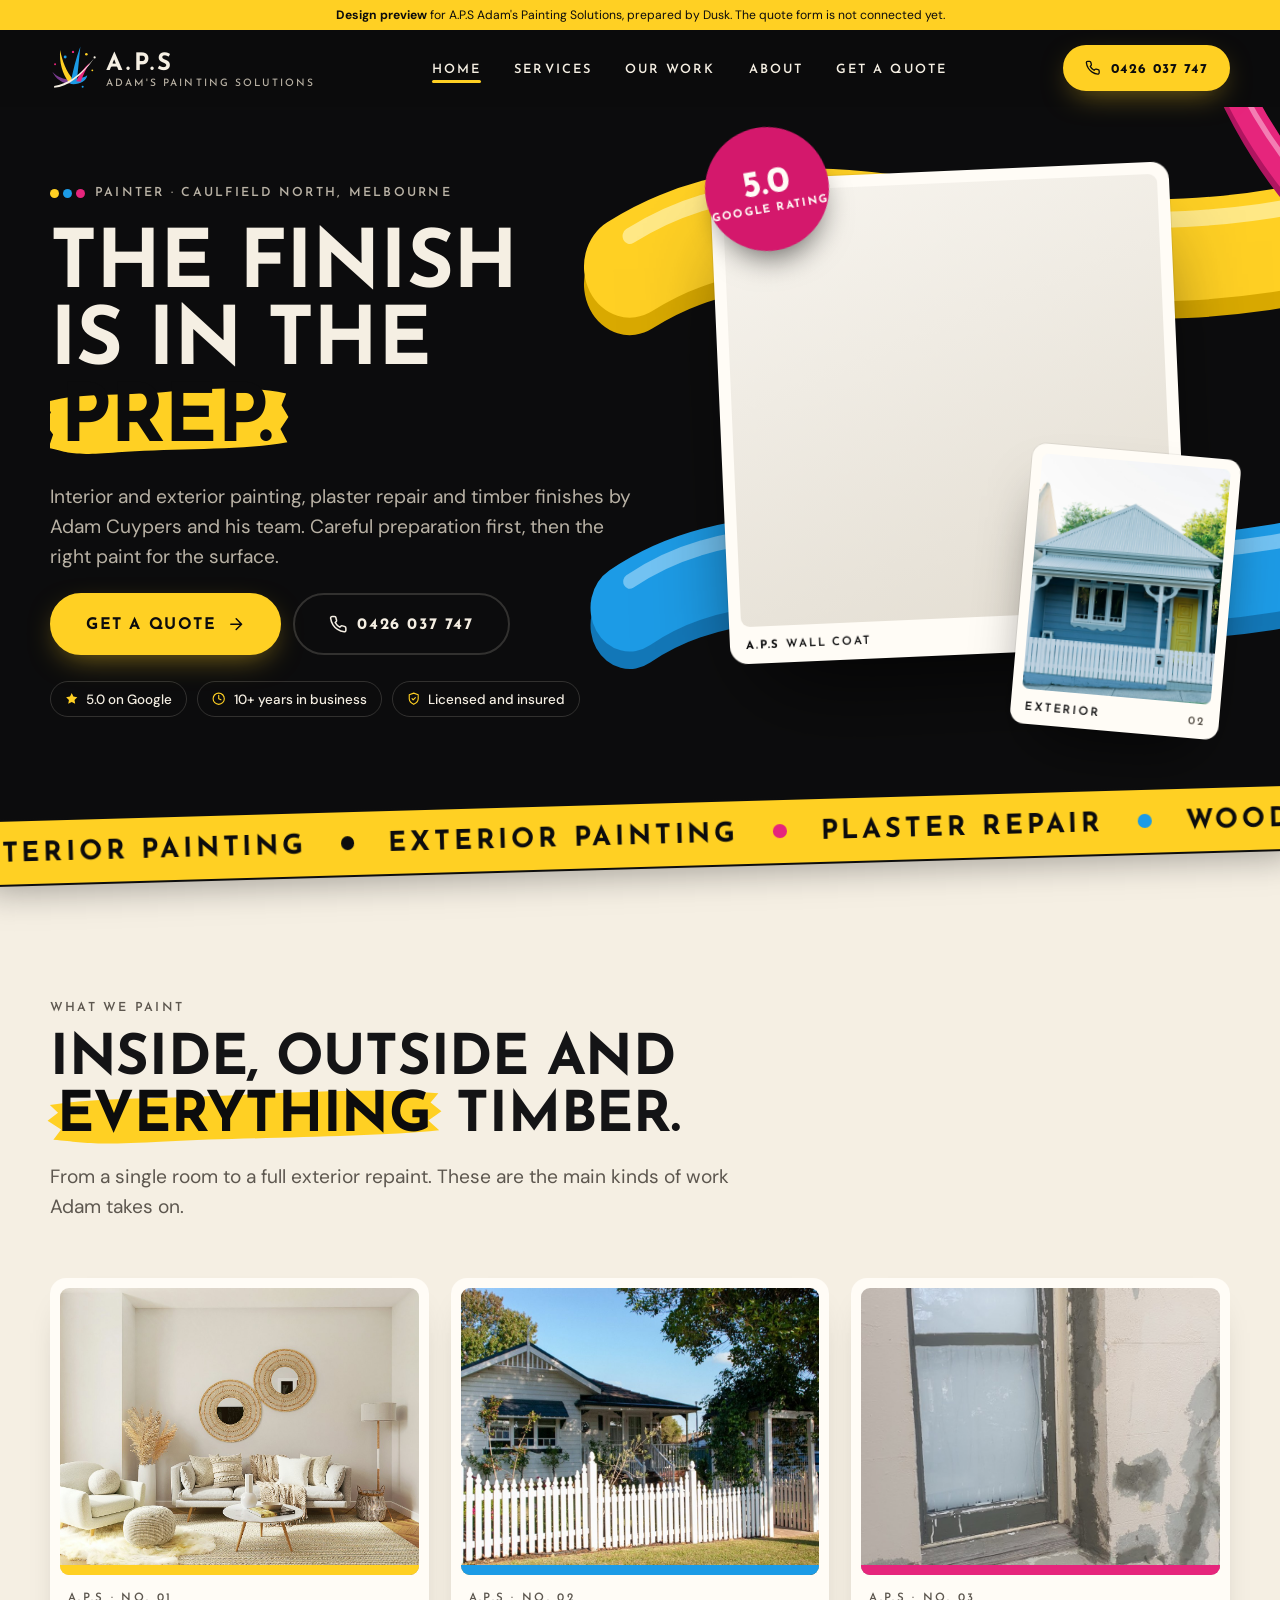
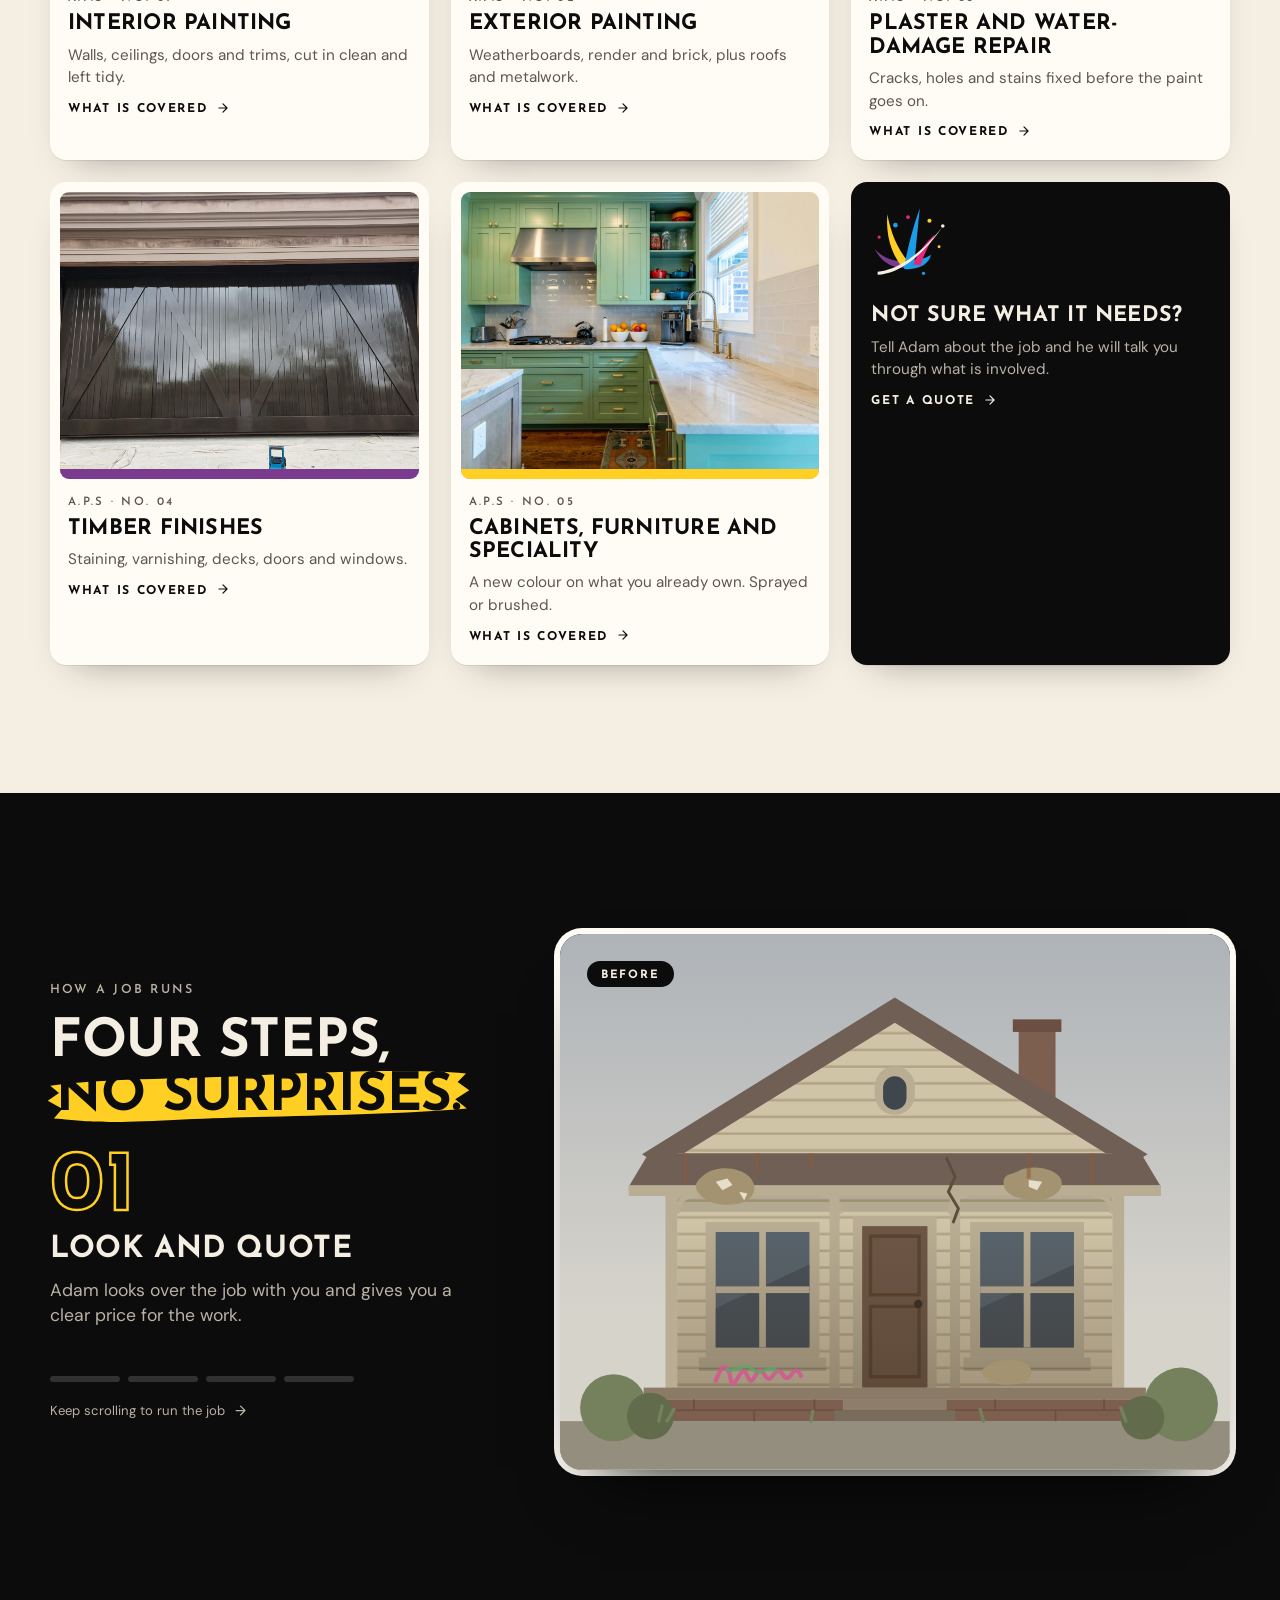
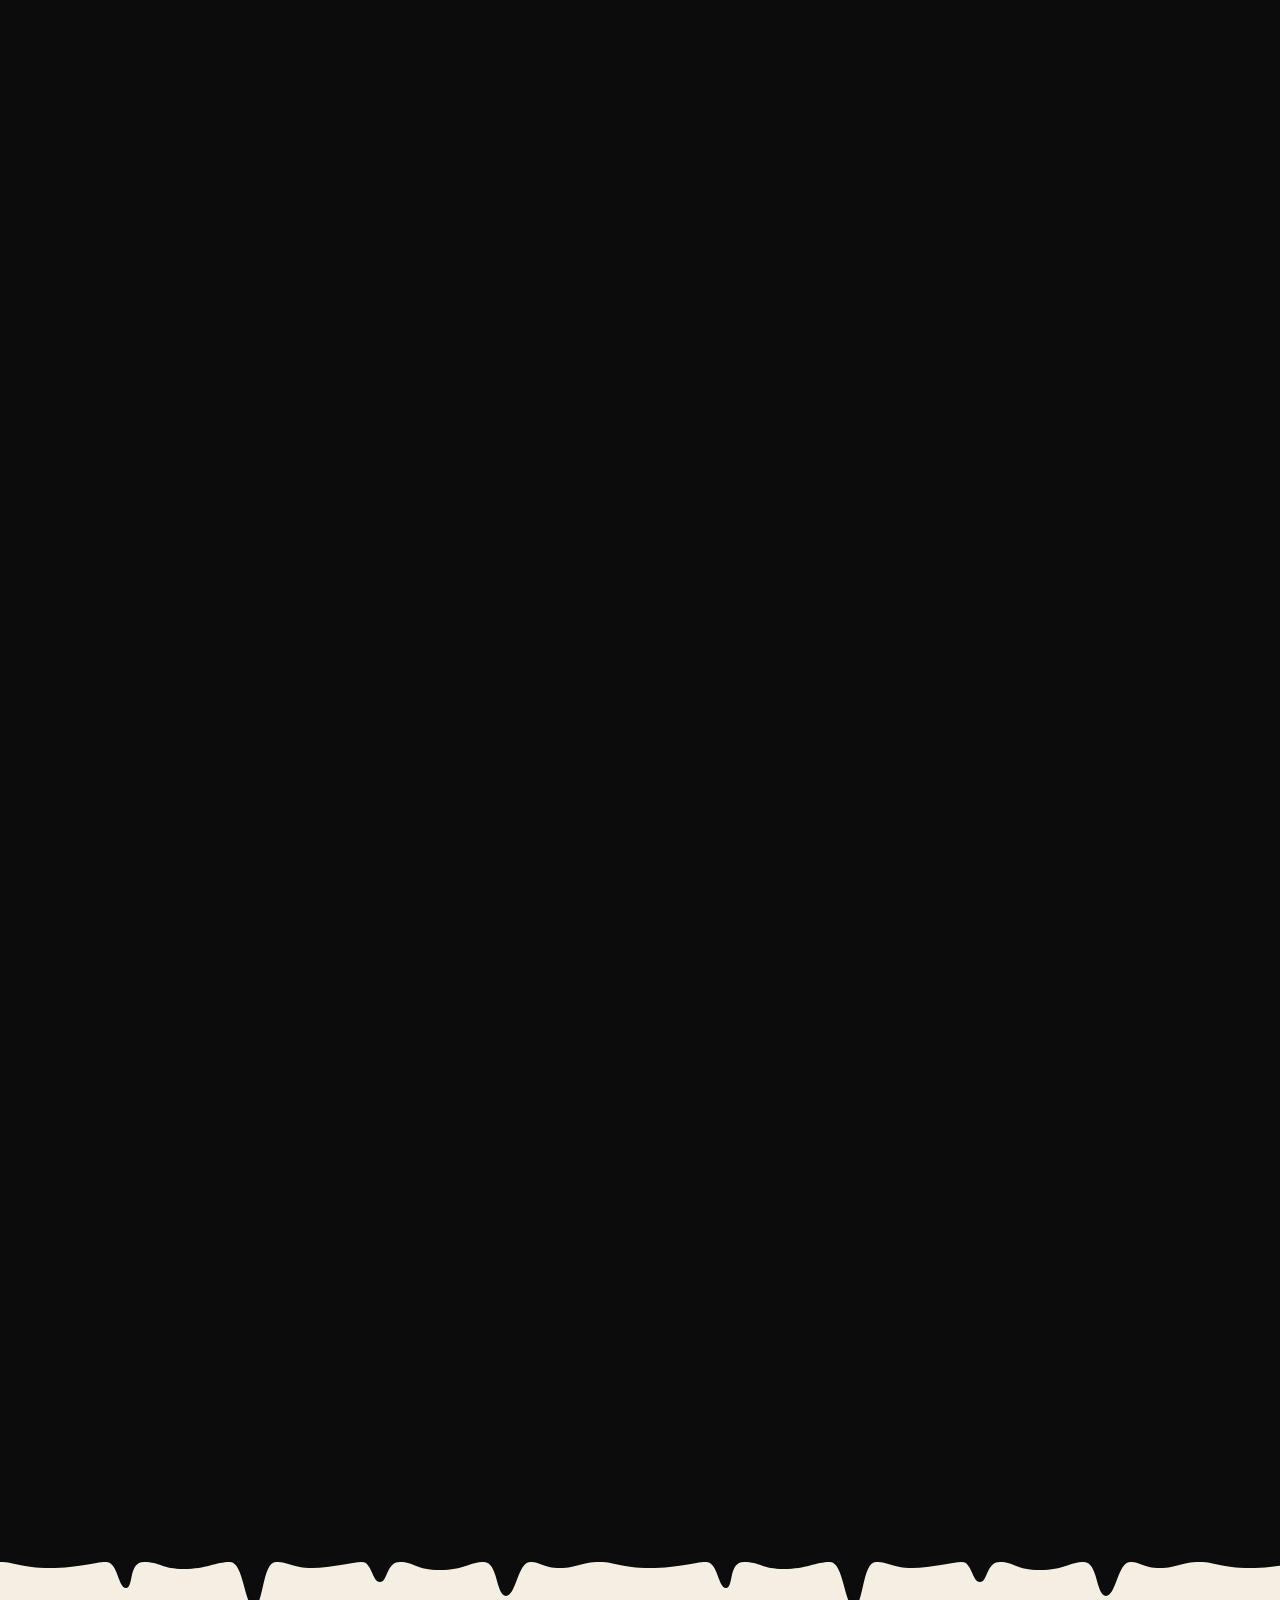
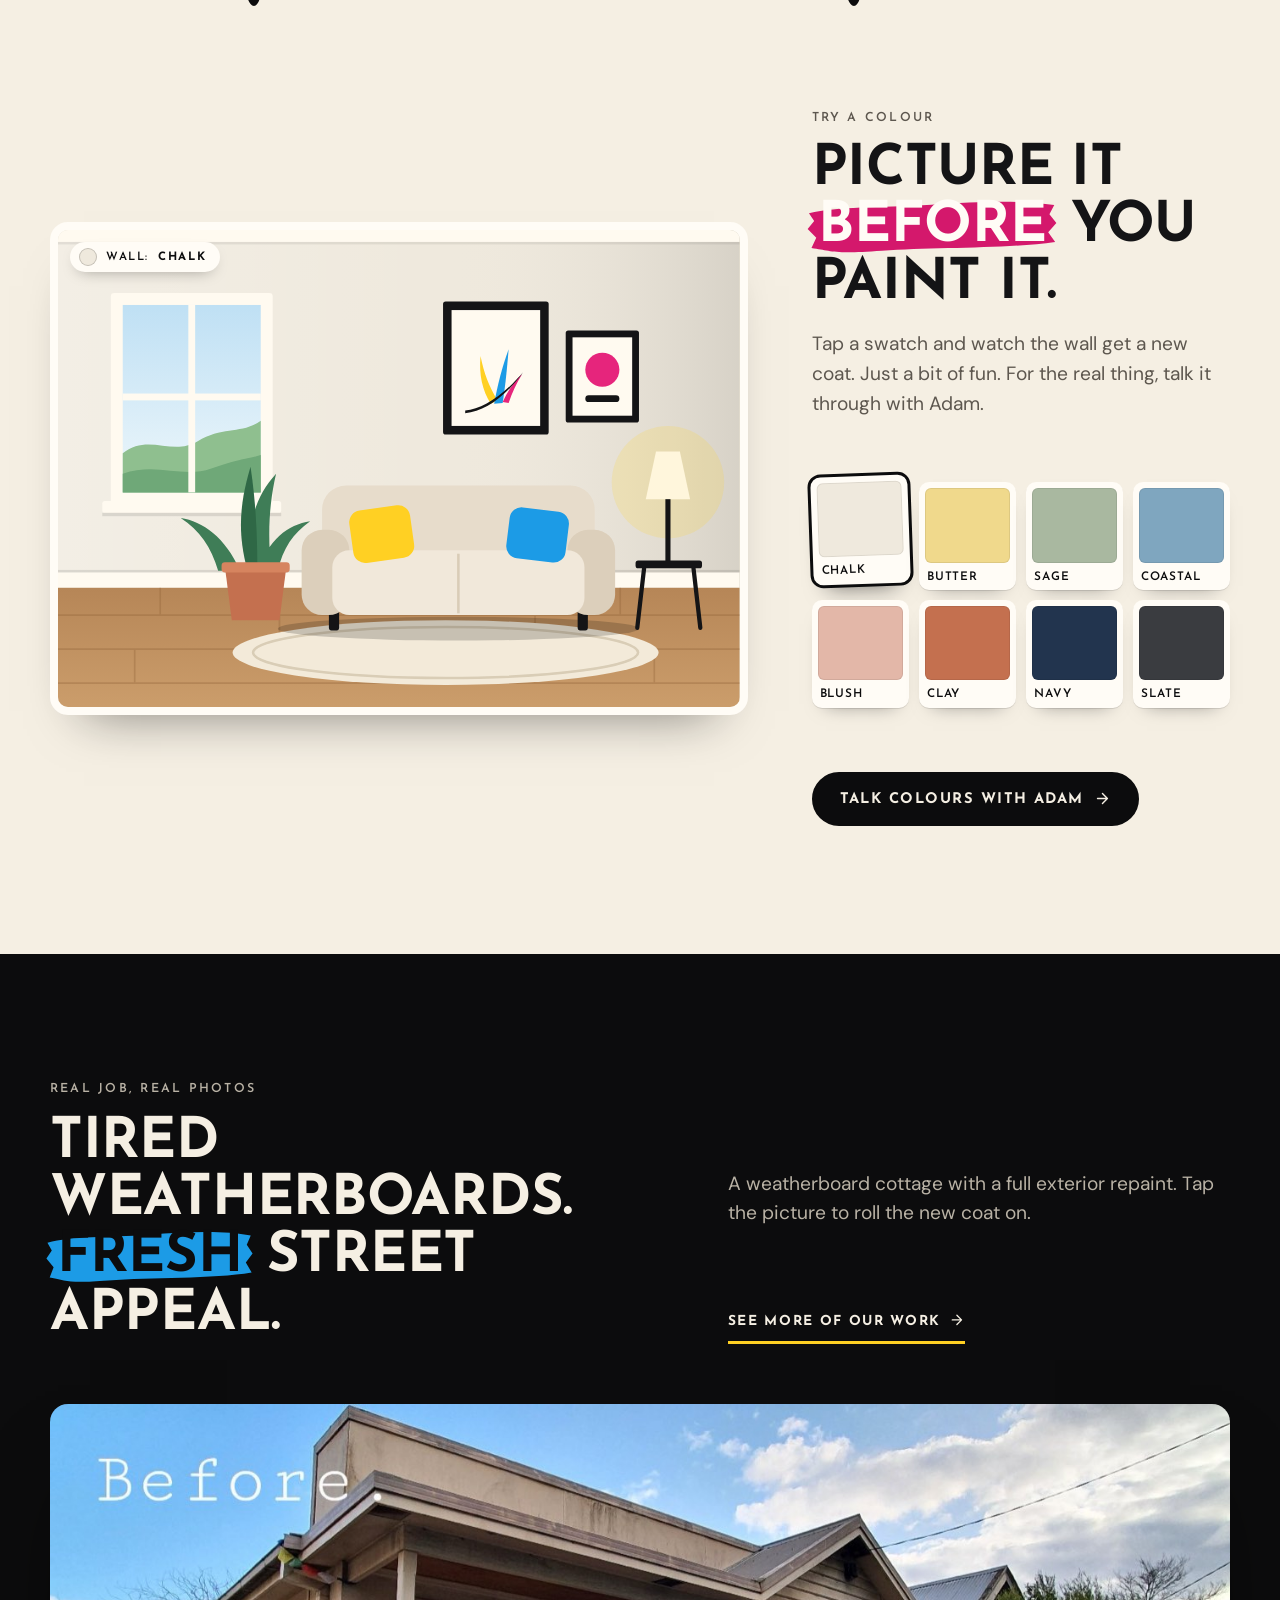
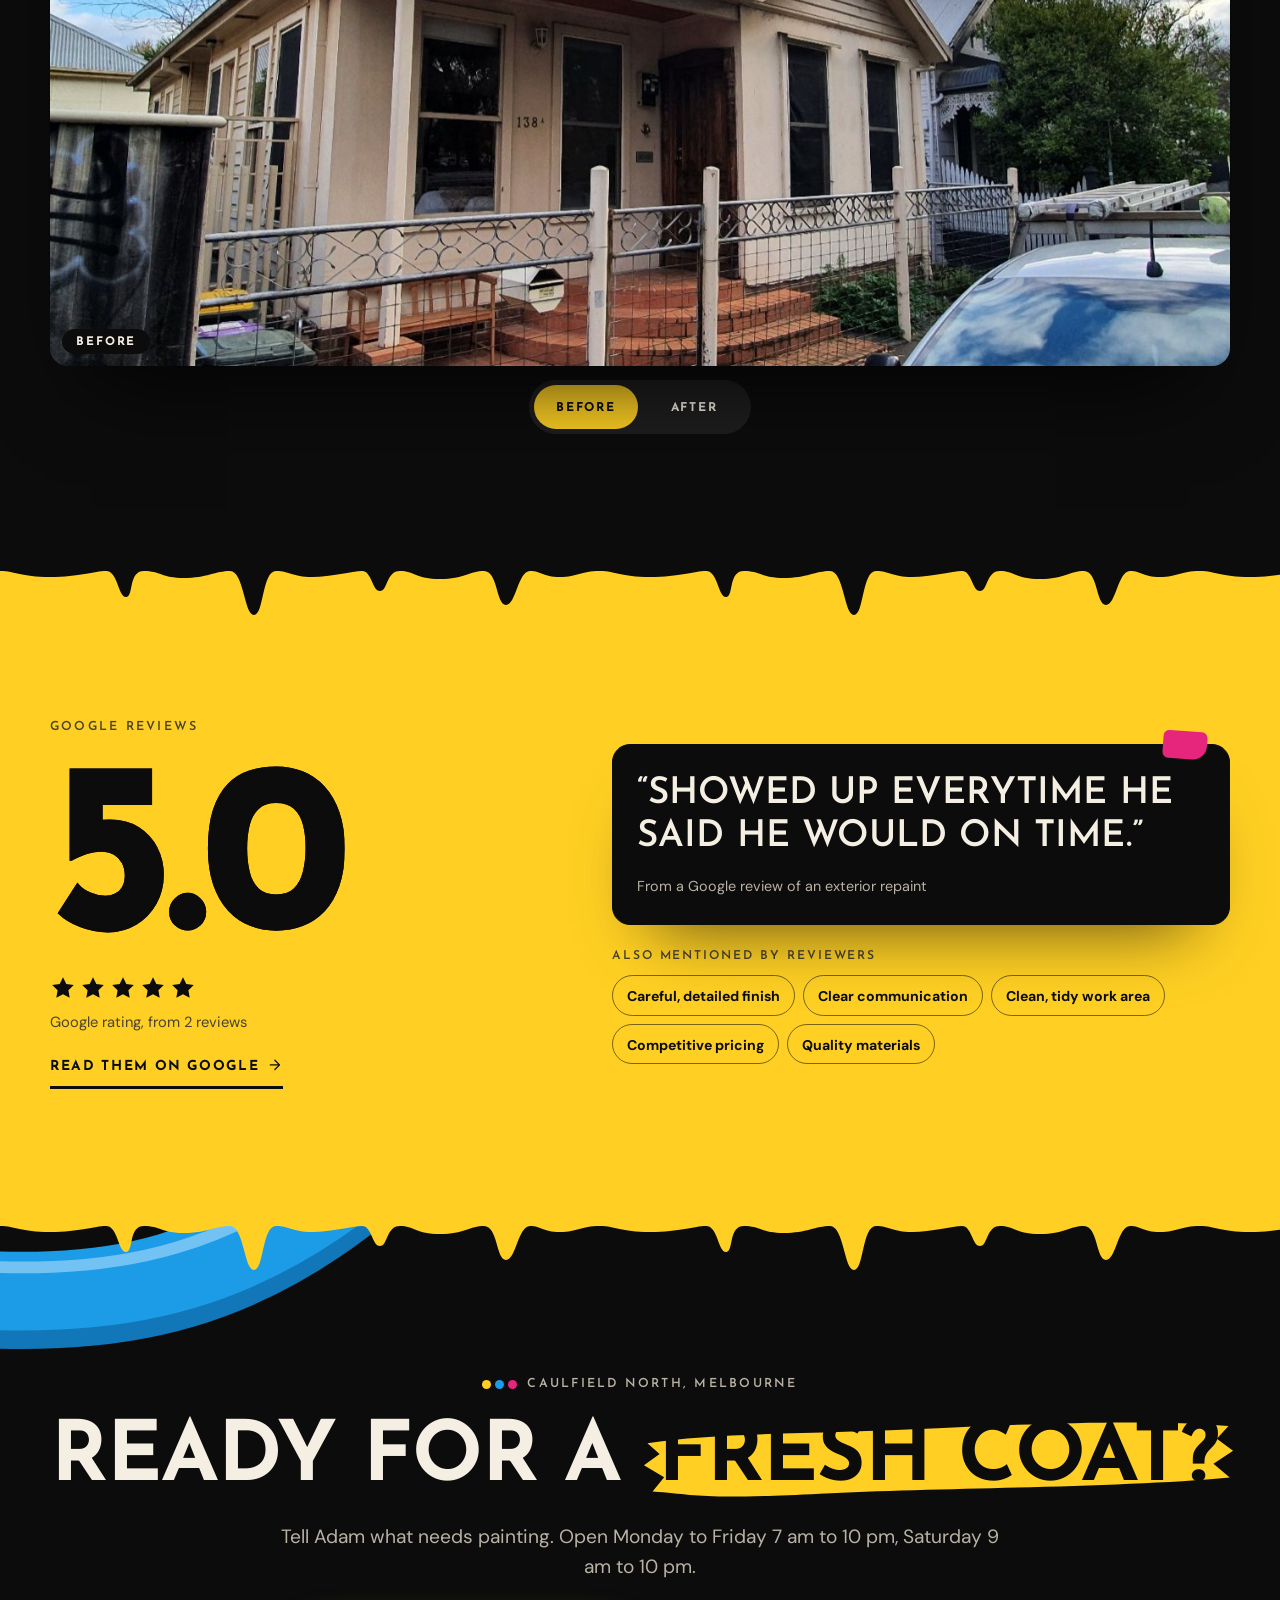
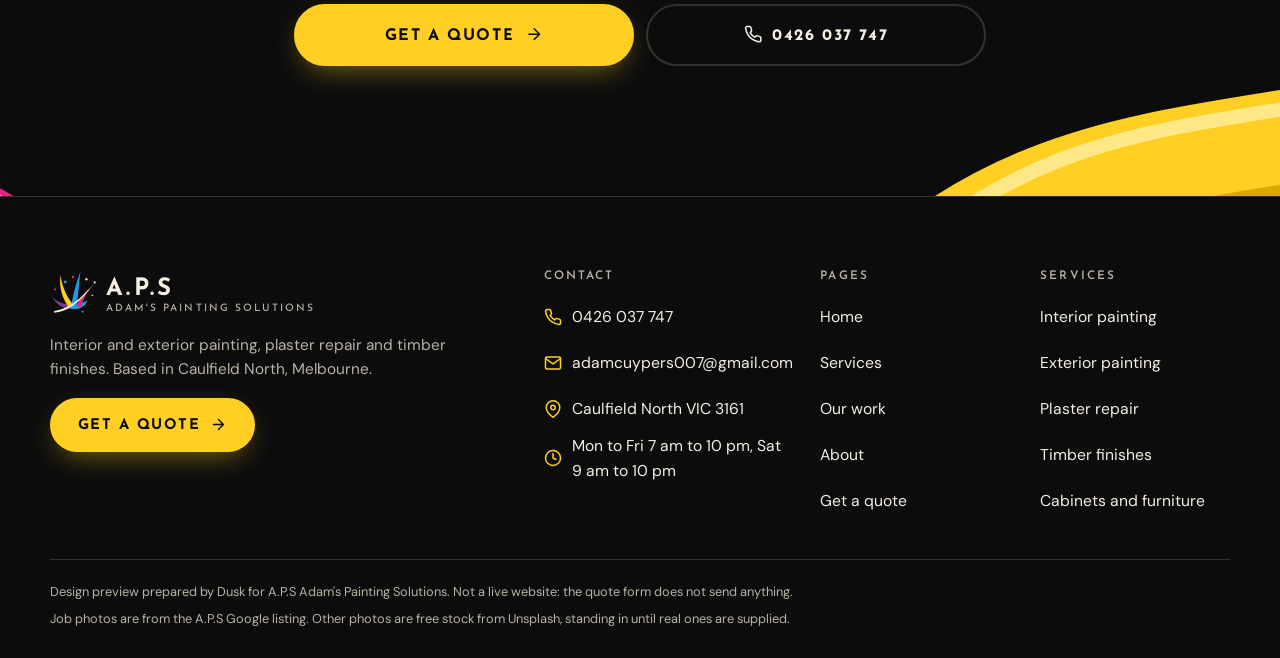
==== commit 5cdcb93c: "Version the stylesheet and script links so browsers fetch the new files Co-Authored-By: Claude Opus " ====
--- a/index.html
+++ b/index.html
@@ -12,7 +12,7 @@
 <link rel="preconnect" href="https://fonts.googleapis.com">
 <link rel="preconnect" href="https://fonts.gstatic.com" crossorigin>
 <link href="https://fonts.googleapis.com/css2?family=DM+Sans:opsz,wght@9..40,400;9..40,500;9..40,700&amp;family=Josefin+Sans:wght@500;600;700&amp;display=swap" rel="stylesheet">
-<link rel="stylesheet" href="assets/css/site.css">
+<link rel="stylesheet" href="assets/css/site.css?v=3">
 <script>
 (function(){var r=document.documentElement,p=false;r.classList.add('js');
 try{var s=sessionStorage,m=matchMedia('(prefers-reduced-motion: reduce)').matches;
@@ -527,6 +527,6 @@
   </div>
 </footer>
 <div class="bar"><a class="btn btn-ghost" href="tel:+61426037747"><svg class="ico" aria-hidden="true" focusable="false"><use href="#i-phone"/></svg>Call Adam</a><a class="btn btn-y" href="contact.html">Get a quote <svg class="ico" aria-hidden="true" focusable="false"><use href="#i-arrow"/></svg></a></div>
-<script src="assets/js/site.js" defer></script>
+<script src="assets/js/site.js?v=3" defer></script>
 </body>
 </html>
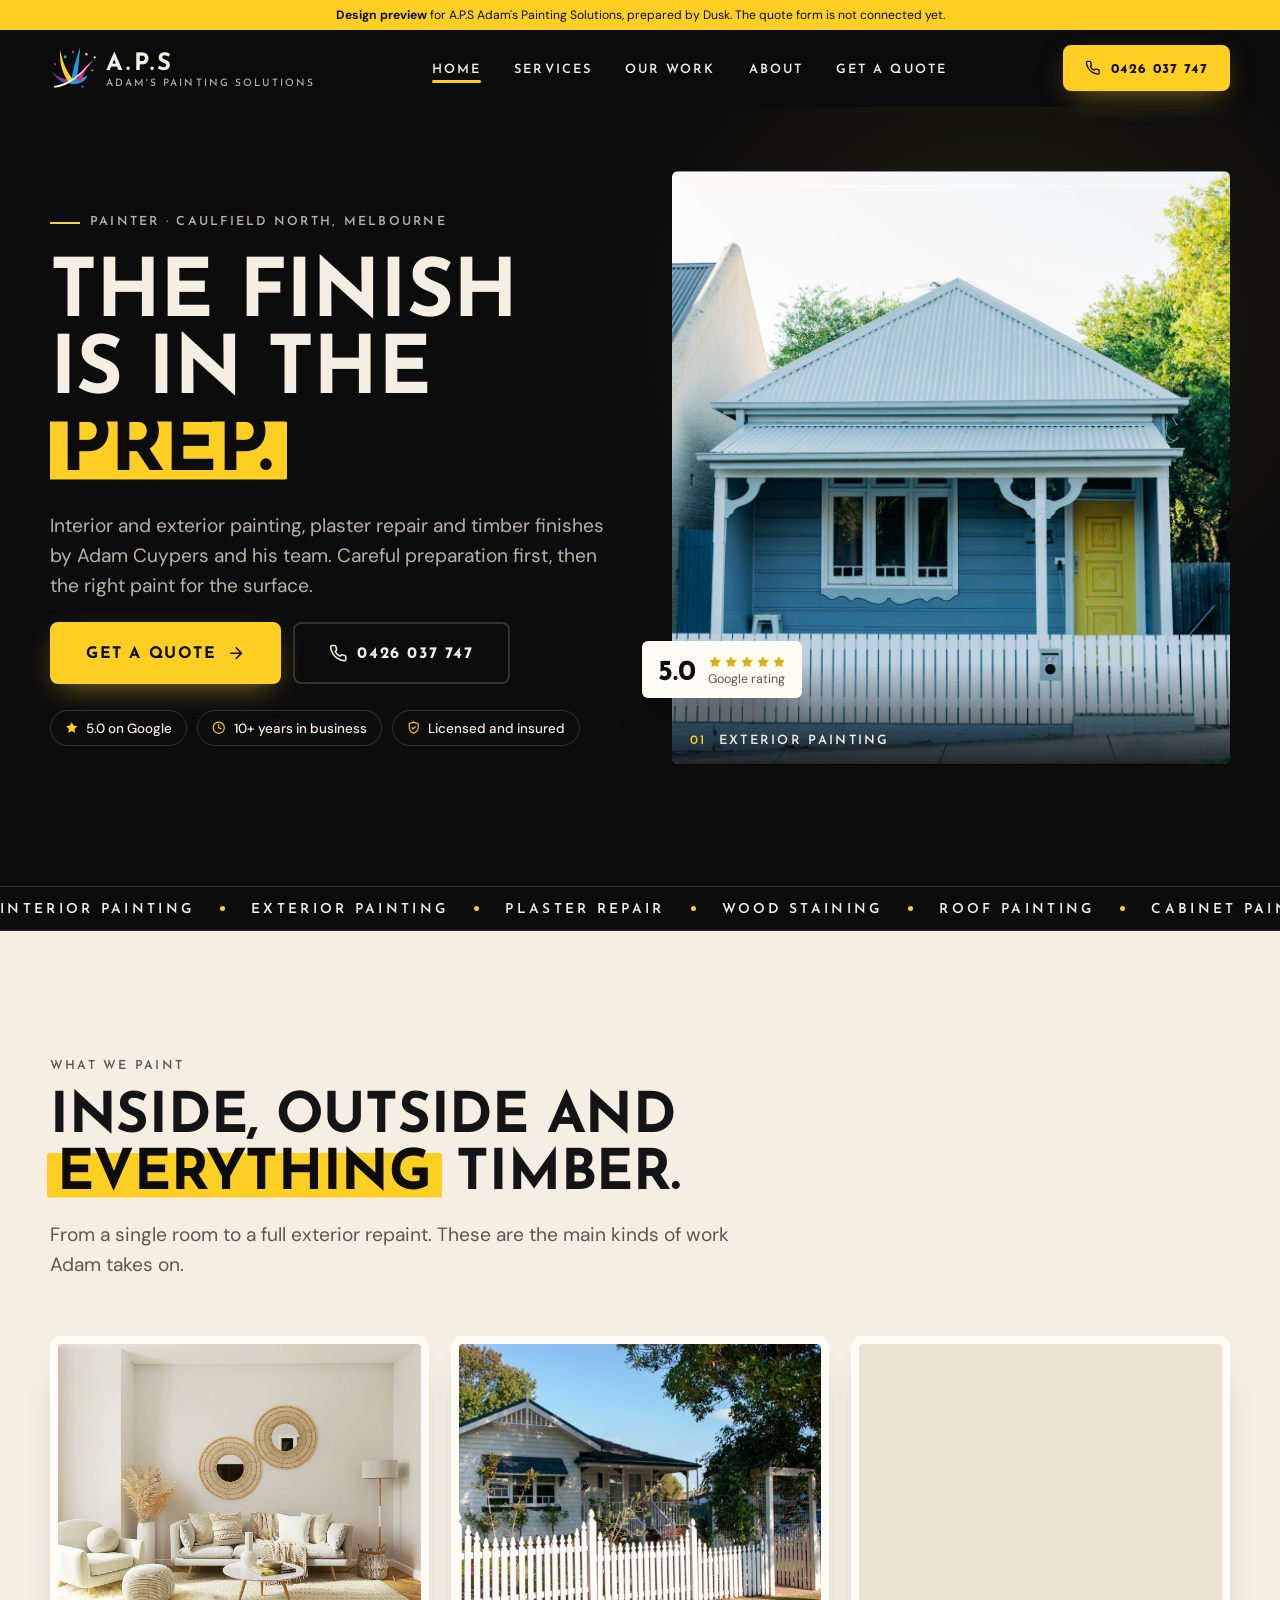
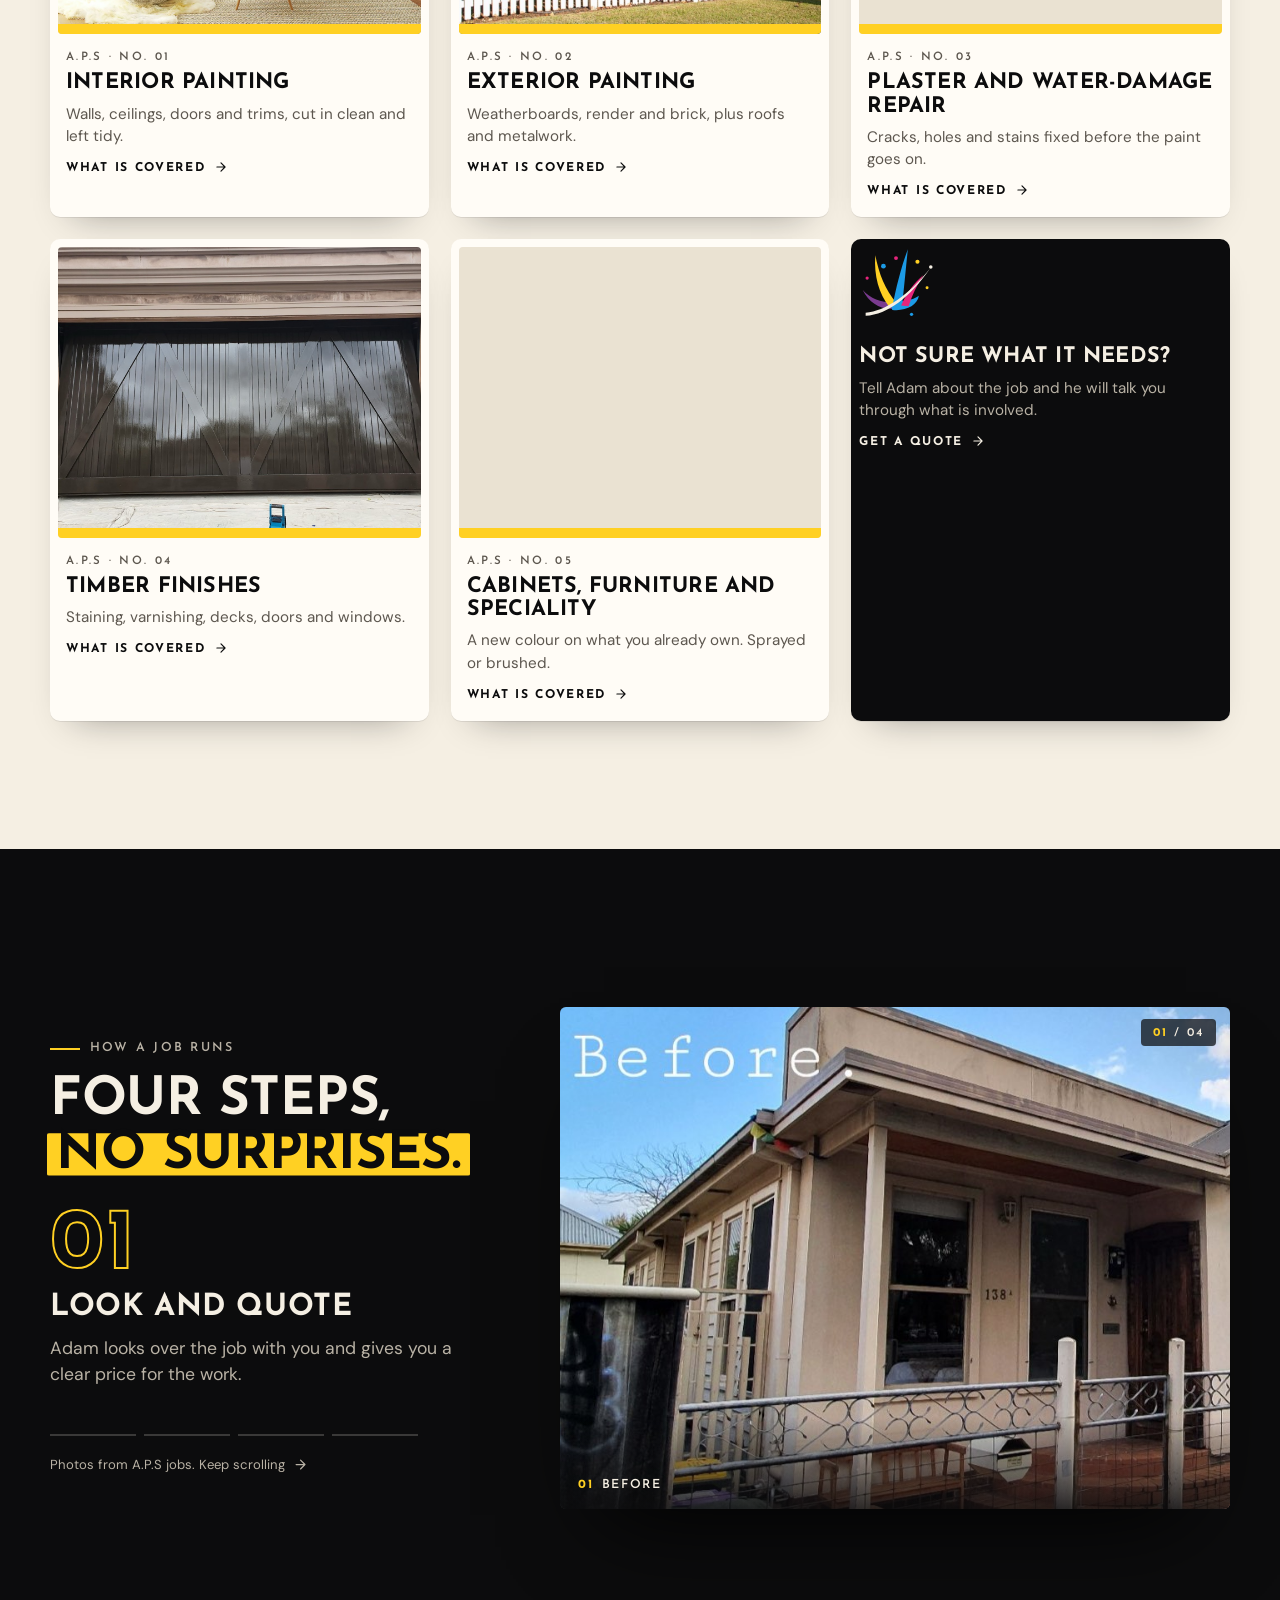
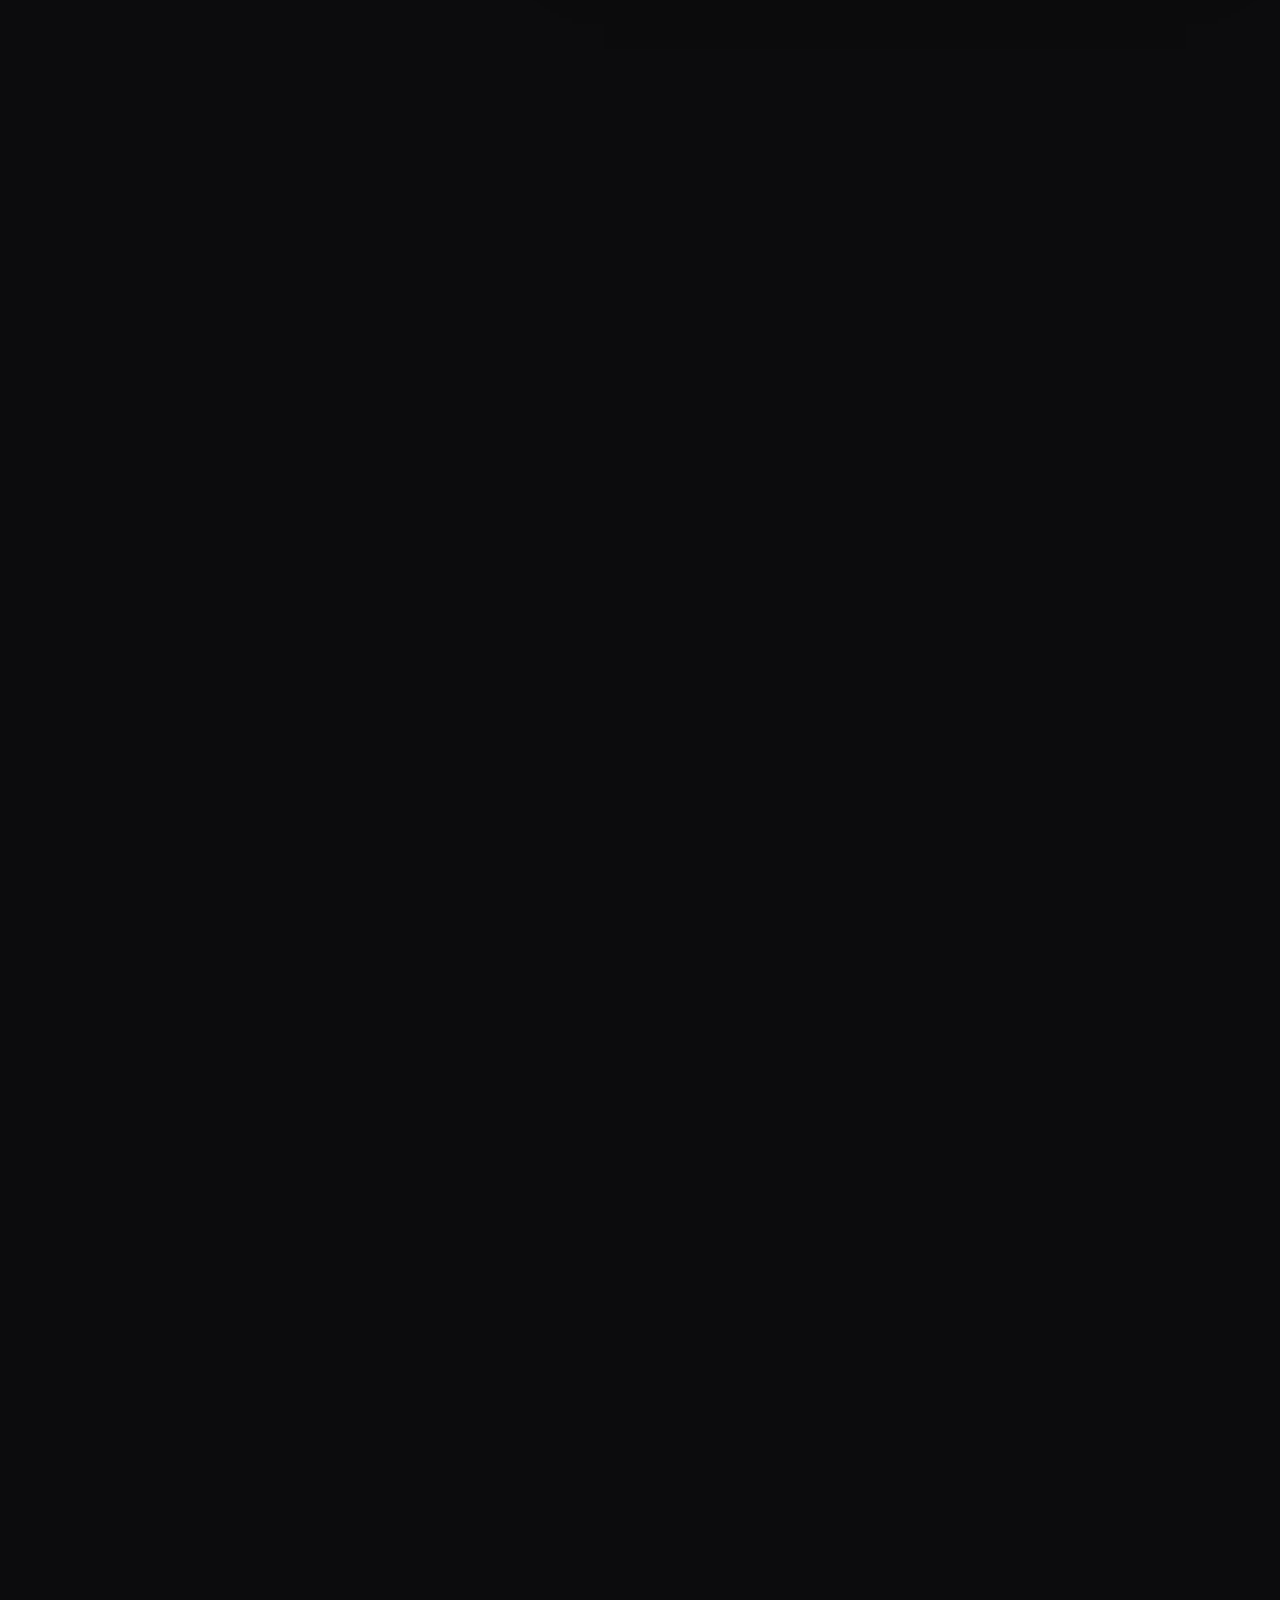
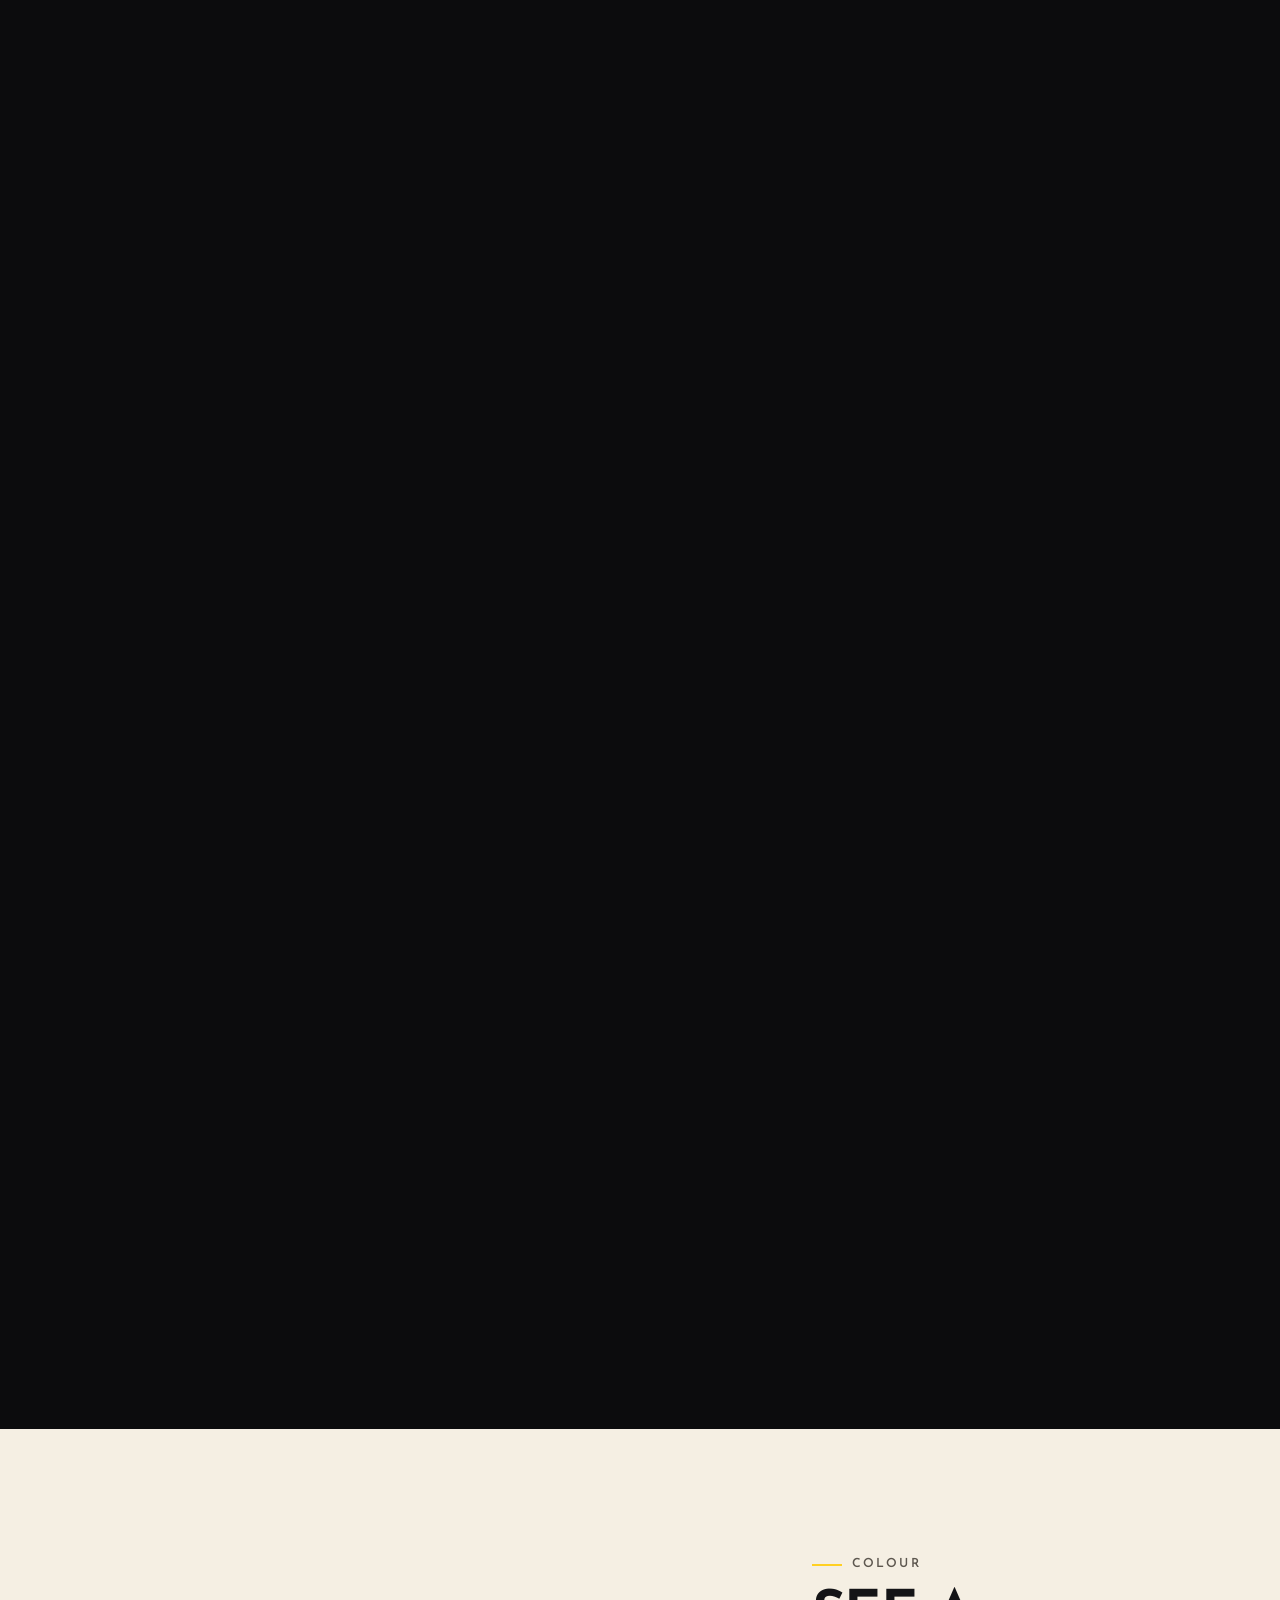
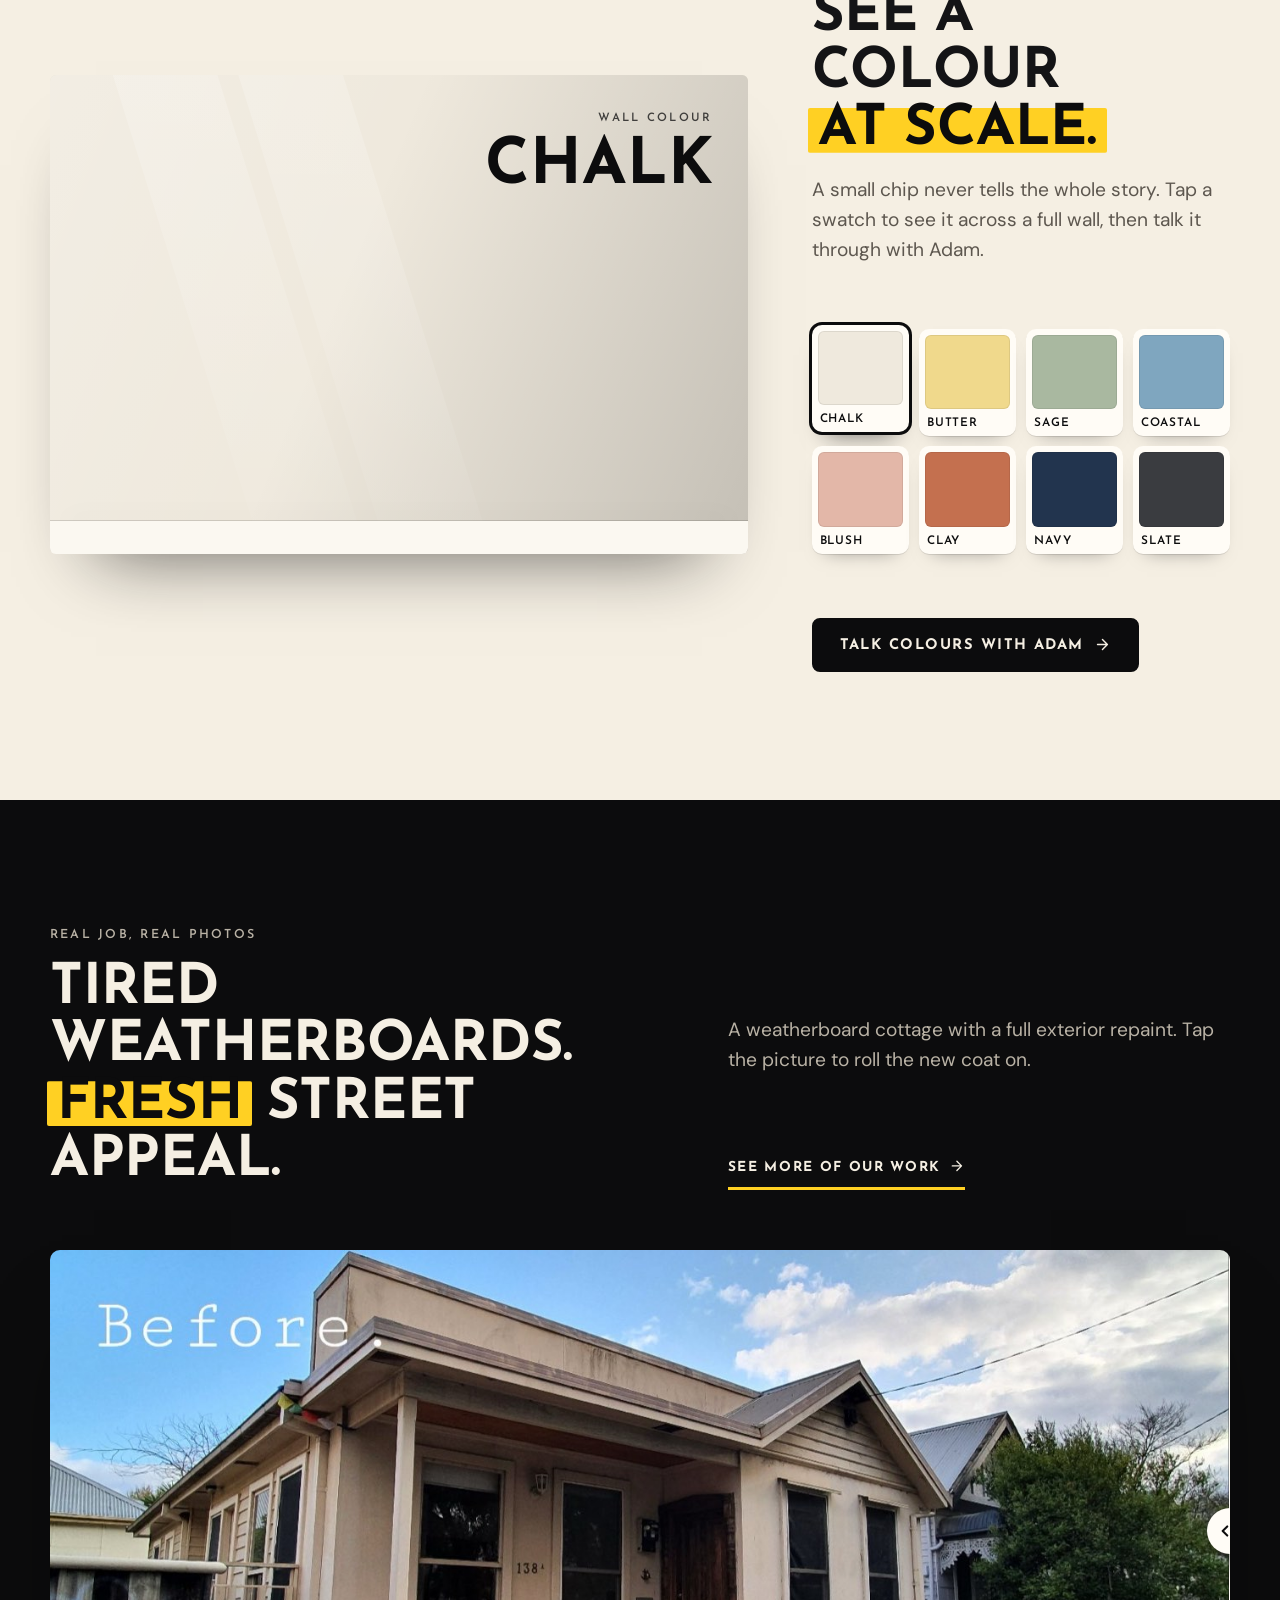
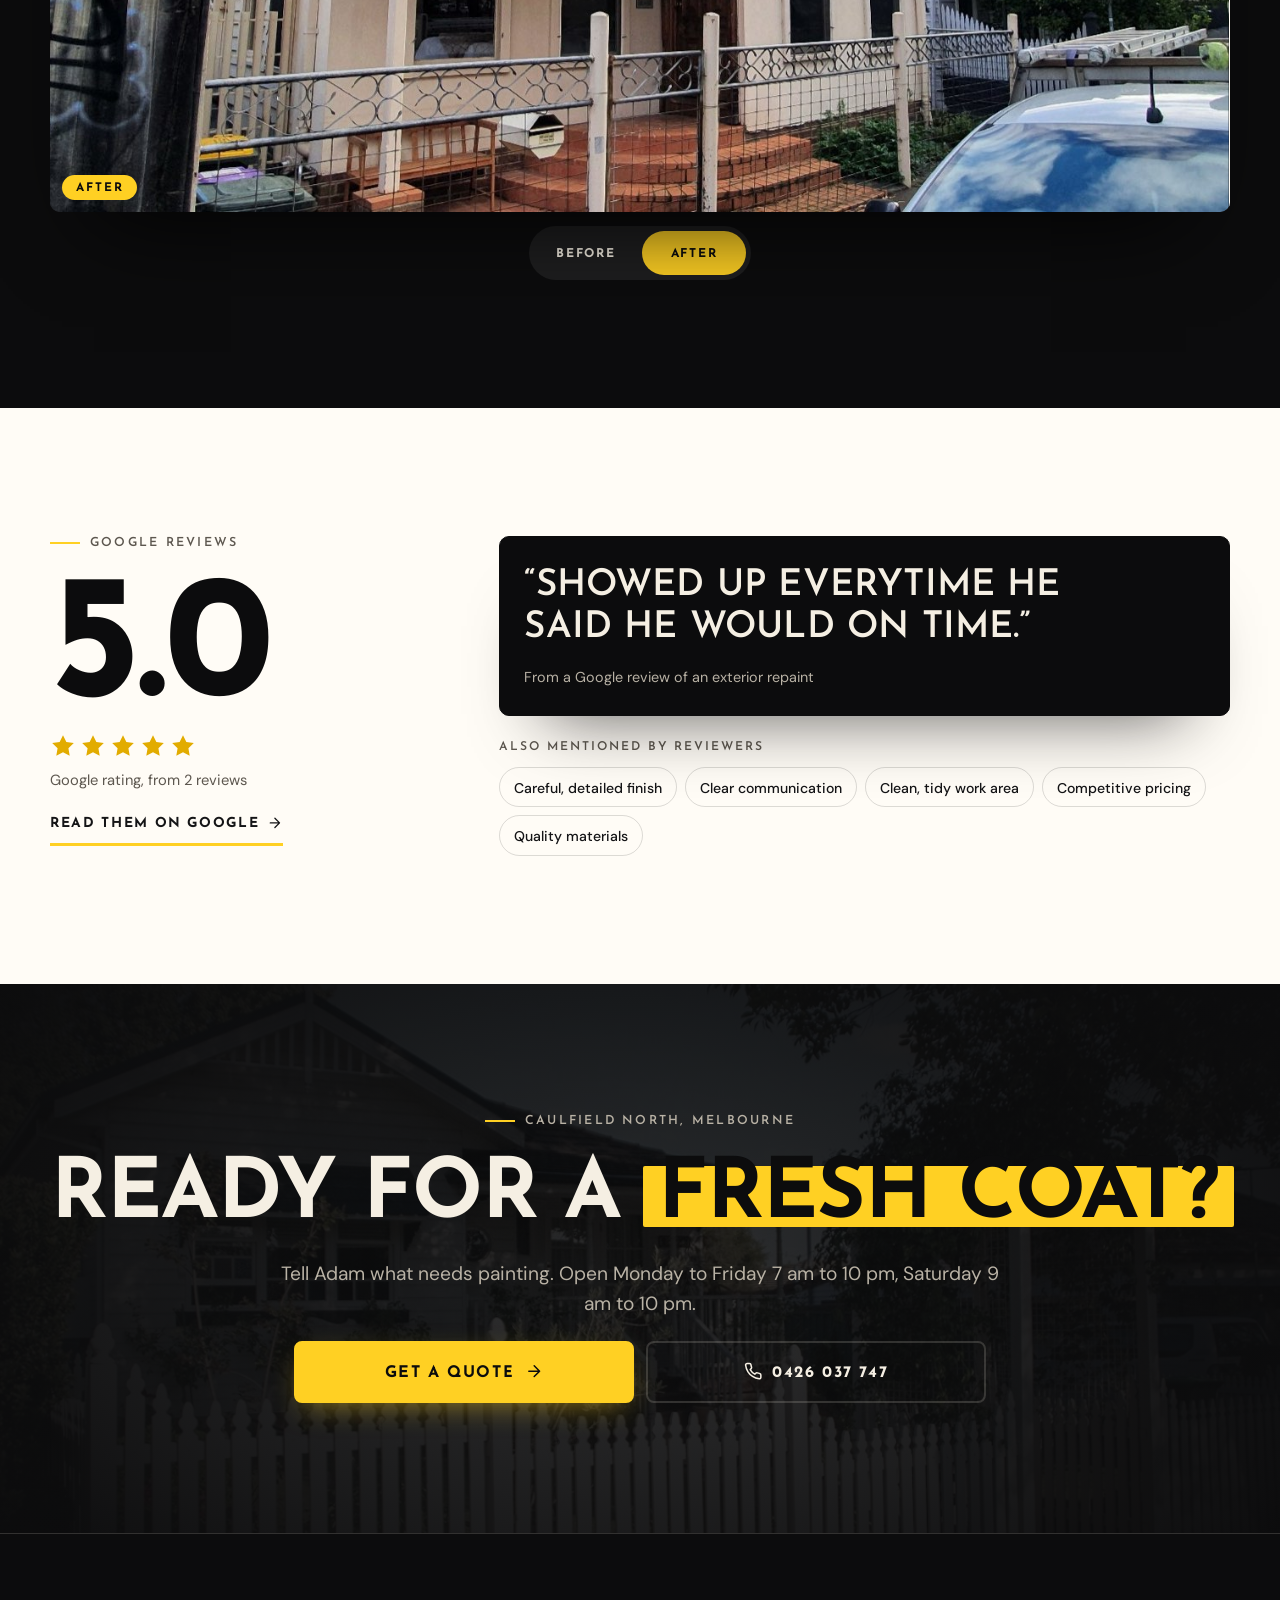
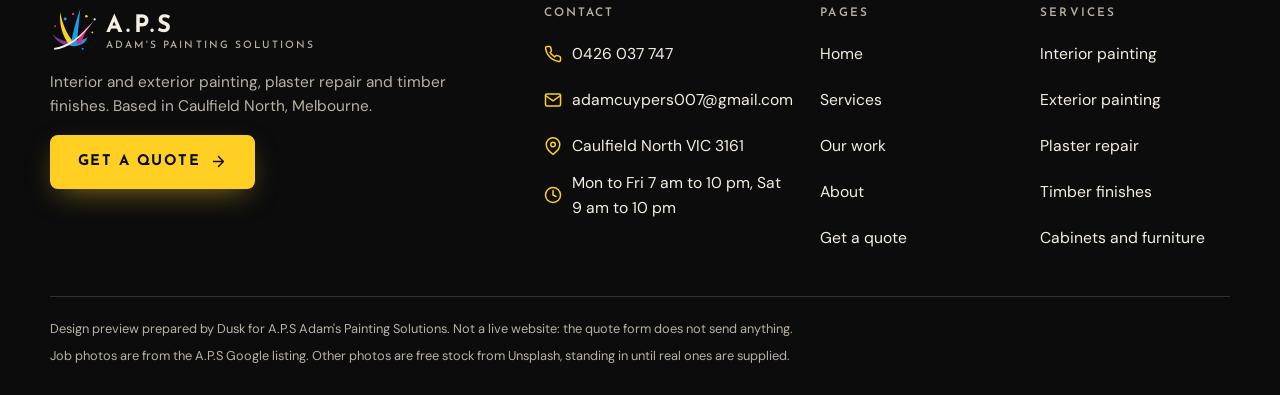
==== commit 40280d63: "Calmer, photographic third pass; pages now pick up new versions by themselves Hero photo wipes, scro" ====
--- a/index.html
+++ b/index.html
@@ -12,7 +12,7 @@
 <link rel="preconnect" href="https://fonts.googleapis.com">
 <link rel="preconnect" href="https://fonts.gstatic.com" crossorigin>
 <link href="https://fonts.googleapis.com/css2?family=DM+Sans:opsz,wght@9..40,400;9..40,500;9..40,700&amp;family=Josefin+Sans:wght@500;600;700&amp;display=swap" rel="stylesheet">
-<link rel="stylesheet" href="assets/css/site.css?v=3">
+<link rel="stylesheet" href="assets/css/site.css?v=4">
 <script>
 (function(){var r=document.documentElement,p=false;r.classList.add('js');
 try{var s=sessionStorage,m=matchMedia('(prefers-reduced-motion: reduce)').matches;
@@ -25,7 +25,11 @@
 if(/[?&]intro=0/.test(location.search))p=false;
 if(!p&&!m&&inside)r.classList.add('wipe-in');}catch(e){}
 r.classList.add(p?'has-intro':'no-intro');if(p)r.classList.add('intro-lock');
-setTimeout(function(){if(!window.__aps)r.classList.remove('js','has-intro','intro-lock','wipe-in')},6000);})();
+setTimeout(function(){if(!window.__aps)r.classList.remove('js','has-intro','intro-lock','wipe-in')},6000);
+// if a newer version has been published than the copy this browser kept, load the new one once
+try{var B='4';fetch('version.txt?'+Date.now(),{cache:'no-store'}).then(function(x){return x.ok?x.text():''}).then(function(t){t=(t||'').trim();
+if(/^\d+$/.test(t)&&t!==B&&!new RegExp('[?&]r='+t+'(&|$)').test(location.search)){location.replace(location.pathname+'?r='+t+location.hash)}}).catch(function(){})}catch(e){}
+})();
 </script>
 </head>
 <body>
@@ -111,7 +115,7 @@
 <section class="hero">
   <div class="wrap hero-grid">
     <div class="hero-copy">
-      <p class="kicker" data-h style="--i:0"><span class="dots"><i></i><i></i><i></i></span>Painter &middot; Caulfield North, Melbourne</p>
+      <p class="kicker" data-h style="--i:0"><span class="dots"></span>Painter &middot; Caulfield North, Melbourne</p>
       <h1 class="hero-title"><span class="line"><span>The finish</span></span><span class="line"><span>is in the</span></span><span class="line"><span><em class="stroke">prep.</em></span></span></h1>
       <p class="lede" data-h style="--i:1">Interior and exterior painting, plaster repair and timber finishes by Adam Cuypers and his team. Careful preparation first, then the right paint for the surface.</p>
       <div class="hero-cta" data-h style="--i:2">
@@ -125,30 +129,23 @@
       </ul>
     </div>
     <div class="hero-media">
-      <svg class="ribbons" viewBox="0 0 600 500" preserveAspectRatio="none" aria-hidden="true" focusable="false"><g><path pathLength="1" style="--i:0" stroke="#1277b8" stroke-width="60" d="M-30 396C120 304 330 448 630 322"/><path pathLength="1" style="--i:0" stroke="#1c9be6" stroke-width="60" d="M-30 384C120 292 330 436 630 310"/><path pathLength="1" style="--i:0" stroke="#8fd0f7" stroke-width="10" opacity=".75" d="M-30 366.0C120 274.0 330 418.0 630 292.0"/></g><g><path pathLength="1" style="--i:1" stroke="#d9a900" stroke-width="70" d="M-30 162C140 66 300 226 630 100"/><path pathLength="1" style="--i:1" stroke="#ffd023" stroke-width="70" d="M-30 150C140 54 300 214 630 88"/><path pathLength="1" style="--i:1" stroke="#fff0a6" stroke-width="11" opacity=".75" d="M-30 129.0C140 33.0 300 193.0 630 67.0"/></g><g><path pathLength="1" style="--i:2" stroke="#b01560" stroke-width="22" d="M408 -23C452 103 536 157 640 223"/><path pathLength="1" style="--i:2" stroke="#e6257c" stroke-width="22" d="M408 -30C452 96 536 150 640 216"/><path pathLength="1" style="--i:2" stroke="#f79cc6" stroke-width="4" opacity=".75" d="M408 -36.6C452 89.4 536 143.4 640 209.4"/></g></svg>
-      <div class="wall" data-wall aria-hidden="true">
-        <div class="wall-face">
-          <i class="wall-band"></i><i class="wall-band"></i><i class="wall-band"></i>
-          <i class="wall-tape"></i><i class="wall-tape wall-tape--2"></i>
-          <i class="wall-sheen"></i>
-          <div class="wall-roller"><svg viewBox="0 0 270 200" aria-hidden="true" focusable="false">
-            <defs><linearGradient id="wr-nap" x1="0" y1="0" x2="0" y2="1"><stop offset="0" stop-color="#fff" stop-opacity=".5"/><stop offset=".45" stop-color="#fff" stop-opacity="0"/><stop offset="1" stop-color="#000" stop-opacity=".34"/></linearGradient></defs>
-            <path d="M234 33h16a12 12 0 0 1 12 12v40a12 12 0 0 1-12 12H136a12 12 0 0 0-12 12v18" fill="none" stroke="#8d9399" stroke-width="9" stroke-linecap="round"/>
-            <path d="M234 31h16a12 12 0 0 1 12 12v40a12 12 0 0 1-12 12H136a12 12 0 0 0-12 12v18" fill="none" stroke="#e6e9ec" stroke-width="5" stroke-linecap="round"/>
-            <rect x="6" y="8" width="228" height="46" rx="23" fill="currentColor"/>
-            <rect x="6" y="8" width="228" height="46" rx="23" fill="url(#wr-nap)"/>
-            <rect x="6" y="8" width="15" height="46" rx="7.5" opacity=".24"/><rect x="219" y="8" width="15" height="46" rx="7.5" opacity=".24"/>
-            <rect x="108" y="120" width="32" height="76" rx="15" fill="#17171a" stroke="#f5efe3" stroke-width="3"/>
-            <rect x="109.500" y="136" width="29" height="12" fill="#ffd023"/>
-          </svg></div>
-        </div>
-        <p class="wall-label"><span><b>A.P.S</b> Wall coat</span><span class="wall-names">Sun &middot; Sky &middot; Rose</span></p>
-      </div>
-      <figure class="chip chip--photo">
-        <img src="assets/stock/cottage-blue.jpg" alt="A freshly painted blue weatherboard cottage with a yellow front door" width="1200" height="1200" decoding="async">
-        <figcaption><span>Exterior</span><span>02</span></figcaption>
-      </figure>
-      <p class="hero-badge"><span><b>5.0</b>Google rating</span></p>
+      <div class="show" data-show>
+        <figure class="show-slide is-on">
+          <img src="assets/stock/cottage-blue.jpg" alt="A freshly painted blue weatherboard cottage with a yellow front door" width="1200" height="1200" decoding="async" style="--pos:50% 60%">
+          <figcaption><span>01</span>Exterior painting</figcaption>
+        </figure>
+        <figure class="show-slide">
+          <img src="assets/stock/living-cream.jpg" alt="A bright living room with freshly painted cream walls" width="1400" height="1025" decoding="async">
+          <figcaption><span>02</span>Interior painting</figcaption>
+        </figure>
+        <figure class="show-slide">
+          <img src="assets/photos/garage-after.jpg" alt="A timber garage door refinished to a deep gloss by A.P.S" width="1400" height="1050" decoding="async">
+          <figcaption><span>03</span>Timber finishes</figcaption>
+        </figure>
+        <span class="show-line" aria-hidden="true"></span>
+        <div class="show-bar" aria-hidden="true"><i class="is-on"></i><i></i><i></i></div>
+      </div>
+      <p class="hero-rating"><b>5.0</b><span><span class="stars" role="img" aria-label="5 out of 5 stars"><svg class="ico" aria-hidden="true" focusable="false"><use href="#i-star"/></svg><svg class="ico" aria-hidden="true" focusable="false"><use href="#i-star"/></svg><svg class="ico" aria-hidden="true" focusable="false"><use href="#i-star"/></svg><svg class="ico" aria-hidden="true" focusable="false"><use href="#i-star"/></svg><svg class="ico" aria-hidden="true" focusable="false"><use href="#i-star"/></svg></span>Google rating</span></p>
     </div>
   </div>
 </section>
@@ -242,92 +239,17 @@
     <div class="story-stage">
       <div class="wrap story-in">
         <div class="story-copy">
-          <p class="kicker">How a job runs</p>
+          <p class="kicker"><span class="dots"></span>How a job runs</p>
           <h2 class="h2" id="story-title">Four steps, <span class="stroke in">no surprises.</span></h2>
-          <ol class="steps story-steps"><li class="step is-on" style="--c:var(--yellow)"><h3 class="h3">Look and quote</h3><p>Adam looks over the job with you and gives you a clear price for the work.</p></li><li class="step" style="--c:var(--blue)"><h3 class="h3">Prep</h3><p>Surfaces are cleaned, sanded, filled and patched. Floors and furniture are covered.</p></li><li class="step" style="--c:var(--pink)"><h3 class="h3">Paint</h3><p>The right paint for each surface, put on in proper coats and cut in clean.</p></li><li class="step" style="--c:var(--plum)"><h3 class="h3">Walk-through</h3><p>You check the finish together before the job is called done.</p></li></ol>
-          <div class="story-bars" aria-hidden="true"><i style="--c:var(--yellow)"></i><i style="--c:var(--blue)"></i><i style="--c:var(--pink)"></i><i style="--c:var(--plum)"></i></div>
-          <p class="story-hint">Keep scrolling to run the job <svg class="ico" aria-hidden="true" focusable="false"><use href="#i-arrow"/></svg></p>
-        </div>
-        <div class="story-scene" aria-hidden="true">
+          <ol class="steps story-steps"><li class="step is-on"><h3 class="h3">Look and quote</h3><p>Adam looks over the job with you and gives you a clear price for the work.</p></li><li class="step"><h3 class="h3">Prep</h3><p>Surfaces are cleaned, sanded, filled and patched. Floors and furniture are covered.</p></li><li class="step"><h3 class="h3">Paint</h3><p>The right paint for each surface, put on in proper coats and cut in clean.</p></li><li class="step"><h3 class="h3">Walk-through</h3><p>You check the finish together before the job is called done.</p></li></ol>
+          <div class="story-bars" aria-hidden="true"><i></i><i></i><i></i><i></i></div>
+          <p class="story-hint">Photos from A.P.S jobs. Keep scrolling <svg class="ico" aria-hidden="true" focusable="false"><use href="#i-arrow"/></svg></p>
+        </div>
+        <div class="story-scene">
           <div class="sc-box">
-            <div class="sc-layer sc-sky"></div><div class="sc-sun"></div>
-          <svg class="sc-layer" viewBox="0 0 800 640" preserveAspectRatio="xMidYMax meet" aria-hidden="true" focusable="false">
-            <defs><pattern id="bd-t" width="40" height="20" patternUnits="userSpaceOnUse"><rect width="40" height="20" fill="#cfc3a8"/><rect y="17" width="40" height="3" fill="#b2a585"/></pattern></defs>
-            <rect y="582" width="800" height="58" fill="#948e7e"/>
-            <rect x="548" y="112" width="44" height="120" fill="#7d5f50"/><rect x="541" y="102" width="58" height="15" fill="#6a4f42"/>
-            <path d="M400 96L668 262H132z" fill="url(#bd-t)"/>
-            <rect x="376" y="158" width="48" height="58" rx="24" fill="#b9ad94"/><rect x="386" y="170" width="28" height="40" rx="14" fill="#3f474d"/>
-            <path d="M400 76L702 263l-24 15L400 106 122 278l-24-15z" fill="#6f5f55"/>
-            <rect x="140" y="262" width="520" height="280" fill="url(#bd-t)"/>
-            <rect x="140" y="312" width="520" height="20" opacity=".13"/>
-            <path d="M106 262h588l24 40H82z" fill="#6f5f55"/><rect x="82" y="300" width="636" height="13" fill="#b9ad94"/>
-            <rect x="174" y="344" width="136" height="162" fill="#b9ad94"/><rect x="186" y="356" width="112" height="138" fill="#58636c"/><path d="M186 447L298 395V494H186z" fill="#3f474d" opacity=".6"/><rect x="238" y="356" width="8" height="138" fill="#b9ad94"/><rect x="186" y="421" width="112" height="8" fill="#b9ad94"/><rect x="166" y="506" width="152" height="12" fill="#b9ad94"/><rect x="166" y="518" width="152" height="4" opacity=".16"/><rect x="490" y="344" width="136" height="162" fill="#b9ad94"/><rect x="502" y="356" width="112" height="138" fill="#58636c"/><path d="M502 447L614 395V494H502z" fill="#3f474d" opacity=".6"/><rect x="554" y="356" width="8" height="138" fill="#b9ad94"/><rect x="502" y="421" width="112" height="8" fill="#b9ad94"/><rect x="482" y="506" width="152" height="12" fill="#b9ad94"/><rect x="482" y="518" width="152" height="4" opacity=".16"/>
-            <rect x="350" y="338" width="100" height="204" fill="#b9ad94"/><rect x="361" y="349" width="78" height="193" fill="#6e5646"/>
-            <rect x="371" y="361" width="58" height="70" fill="none" stroke="#58442f" stroke-width="4"/><rect x="371" y="445" width="58" height="84" fill="none" stroke="#58442f" stroke-width="4"/><circle cx="428" cy="442" r="5" fill="#3a2f26"/>
-            <path d="M140 334q0-22 24-22M660 334q0-22-24-22M334 334q0-22-22-22M466 334q0-22 22-22" fill="none" stroke="#b9ad94" stroke-width="6"/>
-            <rect x="126" y="312" width="14" height="232" fill="#b9ad94"/><rect x="660" y="312" width="14" height="232" fill="#b9ad94"/><rect x="322" y="312" width="12" height="232" fill="#b9ad94"/><rect x="466" y="312" width="12" height="232" fill="#b9ad94"/>
-            <rect x="100" y="542" width="600" height="14" fill="#8a7a66"/><rect x="112" y="556" width="576" height="26" fill="#7d5f50"/>
-            <path d="M112 569h576M160 556v13M232 569v13M304 556v13M520 556v13M592 569v13M650 556v13" stroke="#6a4f42" stroke-width="2" fill="none"/>
-            <rect x="338" y="556" width="124" height="13" fill="#8d7e6c"/><rect x="328" y="569" width="144" height="13" fill="#7a6c5b"/>
-            <circle cx="64" cy="566" r="40" fill="#75805c"/><circle cx="108" cy="576" r="28" fill="#626c4c"/><circle cx="742" cy="562" r="44" fill="#75805c"/><circle cx="696" cy="578" r="26" fill="#626c4c"/>
-            <defs><linearGradient id="sc-dirt" x1="0" y1="0" x2="0" y2="1"><stop offset=".3" stop-color="#3c2d19" stop-opacity="0"/><stop offset="1" stop-color="#3c2d19" stop-opacity=".3"/></linearGradient></defs>
-            <rect x="140" y="262" width="520" height="280" fill="url(#sc-dirt)"/>
-            <path d="M172 288c14-12 42-10 54 2s6 28-12 32-36 0-46-10-6-16 4-24z" fill="#a39370"/><path d="M186 296l14-4 6 8-12 6zM214 308l10 2-4 8z" fill="#e7dec9"/>
-            <path d="M546 284c16-10 46-4 52 8s-8 26-30 26-38-8-38-20 8-10 16-14z" fill="#a39370"/><path d="M560 294l16 2-6 10-10-4z" fill="#e7dec9"/>
-            <path d="M514 514c12-8 38-6 46 2s2 20-16 22-32-2-38-10 2-10 8-14z" fill="#a39370"/>
-            <path d="M462 268l10 22-8 18 12 20-6 16" fill="none" stroke="#5a4e3d" stroke-width="3.5" stroke-linecap="round" stroke-linejoin="round"/>
-            <path d="M186 534c8-22 14-22 18-2s12-24 20-4 10-20 20-2 12-16 22 0 12-18 22 2" fill="none" stroke="#d2588f" stroke-width="5" stroke-linecap="round" stroke-linejoin="round" opacity=".85"/>
-            <path d="M200 520c10 6 20-10 30 0s20-8 28 2" fill="none" stroke="#5aa868" stroke-width="4" stroke-linecap="round" opacity=".8"/>
-            <path d="M150 262v36M236 262v24M560 262v30M636 262v38M300 262v18" stroke="#8a5a3c" stroke-width="5" opacity=".55" fill="none"/>
-            <path d="M118 582l4-18M128 582l8-14M676 582l-6-16M300 582l2-12M506 582l-4-14" stroke="#75805c" stroke-width="4" stroke-linecap="round" fill="none"/>
-          </svg>
-          <svg class="sc-layer" viewBox="0 0 800 640" preserveAspectRatio="xMidYMax meet" aria-hidden="true" focusable="false">
-            <g fill="#f4f0e5" stroke="#dcd5c4" stroke-width="2">
-              <path class="sc-patch" style="--i:0" d="M166 284c16-16 52-12 66 2s8 36-14 40-44 0-56-12-8-20 4-30z"/>
-              <path class="sc-patch" style="--i:1" d="M452 262l28 4 6 86-24 4-16-6z"/>
-              <path class="sc-patch" style="--i:2" d="M540 278c18-12 54-6 62 10s-10 32-34 32-46-10-46-24 8-12 18-18z"/>
-              <path class="sc-patch" style="--i:3" d="M178 510h118l6 30H174z"/>
-              <path class="sc-patch" style="--i:4" d="M506 510c14-10 46-8 56 2s2 26-18 28-38-2-46-12 0-12 8-18z"/>
-            </g>
-          </svg>
-          <div class="sc-layer sc-fresh"><svg class="sc-layer" viewBox="0 0 800 640" preserveAspectRatio="xMidYMax meet" aria-hidden="true" focusable="false">
-            <defs><pattern id="bd-f" width="40" height="20" patternUnits="userSpaceOnUse"><rect width="40" height="20" fill="#93a8ba"/><rect y="17" width="40" height="3" fill="#7c92a5"/></pattern></defs>
-            <rect y="582" width="800" height="58" fill="#86b074"/>
-            <rect x="548" y="112" width="44" height="120" fill="#a56e55"/><rect x="541" y="102" width="58" height="15" fill="#8a5741"/>
-            <path d="M400 96L668 262H132z" fill="url(#bd-f)"/>
-            <rect x="376" y="158" width="48" height="58" rx="24" fill="#fffaf0"/><rect x="386" y="170" width="28" height="40" rx="14" fill="#9cc3dc"/>
-            <path d="M400 76L702 263l-24 15L400 106 122 278l-24-15z" fill="#2c3138"/>
-            <rect x="140" y="262" width="520" height="280" fill="url(#bd-f)"/>
-            <rect x="140" y="312" width="520" height="20" opacity=".13"/>
-            <path d="M106 262h588l24 40H82z" fill="#2c3138"/><rect x="82" y="300" width="636" height="13" fill="#fffaf0"/>
-            <rect x="174" y="344" width="136" height="162" fill="#fffaf0"/><rect x="186" y="356" width="112" height="138" fill="#cfe6f5"/><path d="M186 447L298 395V494H186z" fill="#9cc3dc" opacity=".6"/><rect x="238" y="356" width="8" height="138" fill="#fffaf0"/><rect x="186" y="421" width="112" height="8" fill="#fffaf0"/><rect x="166" y="506" width="152" height="12" fill="#fffaf0"/><rect x="166" y="518" width="152" height="4" opacity=".16"/><rect x="490" y="344" width="136" height="162" fill="#fffaf0"/><rect x="502" y="356" width="112" height="138" fill="#cfe6f5"/><path d="M502 447L614 395V494H502z" fill="#9cc3dc" opacity=".6"/><rect x="554" y="356" width="8" height="138" fill="#fffaf0"/><rect x="502" y="421" width="112" height="8" fill="#fffaf0"/><rect x="482" y="506" width="152" height="12" fill="#fffaf0"/><rect x="482" y="518" width="152" height="4" opacity=".16"/>
-            <rect x="350" y="338" width="100" height="204" fill="#fffaf0"/><rect x="361" y="349" width="78" height="193" fill="#ffd023"/>
-            <rect x="371" y="361" width="58" height="70" fill="none" stroke="#d9ae00" stroke-width="4"/><rect x="371" y="445" width="58" height="84" fill="none" stroke="#d9ae00" stroke-width="4"/><circle cx="428" cy="442" r="5" fill="#141416"/>
-            <path d="M140 334q0-22 24-22M660 334q0-22-24-22M334 334q0-22-22-22M466 334q0-22 22-22" fill="none" stroke="#fffaf0" stroke-width="6"/>
-            <rect x="126" y="312" width="14" height="232" fill="#fffaf0"/><rect x="660" y="312" width="14" height="232" fill="#fffaf0"/><rect x="322" y="312" width="12" height="232" fill="#fffaf0"/><rect x="466" y="312" width="12" height="232" fill="#fffaf0"/>
-            <rect x="100" y="542" width="600" height="14" fill="#bb8c60"/><rect x="112" y="556" width="576" height="26" fill="#a56e55"/>
-            <path d="M112 569h576M160 556v13M232 569v13M304 556v13M520 556v13M592 569v13M650 556v13" stroke="#8a5741" stroke-width="2" fill="none"/>
-            <rect x="338" y="556" width="124" height="13" fill="#c3946c"/><rect x="328" y="569" width="144" height="13" fill="#a97c57"/>
-            <circle cx="64" cy="566" r="40" fill="#3f7d57"/><circle cx="108" cy="576" r="28" fill="#2f6846"/><circle cx="742" cy="562" r="44" fill="#3f7d57"/><circle cx="696" cy="578" r="26" fill="#2f6846"/>
-            
-          </svg></div>
-          <svg class="sc-layer" viewBox="0 0 800 640" preserveAspectRatio="xMidYMax meet" aria-hidden="true" focusable="false">
-            <g class="sc-tape">
-              <rect pathLength="1" x="170" y="340" width="144" height="182"/><rect pathLength="1" x="486" y="340" width="144" height="182"/><rect pathLength="1" x="346" y="334" width="108" height="212"/>
-            </g>
-            <g class="sc-sheet">
-              <path d="M40 584h720l34 56H6z" fill="#efe9dd"/><path d="M150 584l-30 56M330 584l-10 56M520 584l16 56M660 584l40 56" stroke="#d8cfbd" stroke-width="3" fill="none"/>
-              <rect x="604" y="566" width="46" height="46" rx="4" fill="#d9dcdf"/><rect x="604" y="580" width="46" height="18" fill="#ffd023"/><path d="M608 568c6-22 32-22 38 0" fill="none" stroke="#8d9399" stroke-width="3"/>
-            </g>
-          </svg>
-            <div class="sc-mark sc-mark--up" style="left:25%;top:47.5%"><i></i><span>Peeling paint</span></div>
-            <div class="sc-mark sc-mark--down" style="left:58.6%;top:48%"><i></i><span>Cracks</span></div>
-            <div class="sc-mark" style="left:29%;top:82%"><i></i><span>Graffiti</span></div>
-            <span class="vroller sc-roller"></span>
-            <div class="sc-layer sc-sheen"></div>
-            <span class="sc-spark" style="left:16%;top:26%;--i:0"><svg viewBox="0 0 24 24" aria-hidden="true" focusable="false"><path d="M12 0c1 7 4 11 12 12-8 1-11 5-12 12-1-7-4-11-12-12 8-1 11-5 12-12z"/></svg></span><span class="sc-spark" style="left:70%;top:20%;--i:1"><svg viewBox="0 0 24 24" aria-hidden="true" focusable="false"><path d="M12 0c1 7 4 11 12 12-8 1-11 5-12 12-1-7-4-11-12-12 8-1 11-5 12-12z"/></svg></span><span class="sc-spark" style="left:86%;top:56%;--i:2"><svg viewBox="0 0 24 24" aria-hidden="true" focusable="false"><path d="M12 0c1 7 4 11 12 12-8 1-11 5-12 12-1-7-4-11-12-12 8-1 11-5 12-12z"/></svg></span>
-            <span class="sc-phase">Before</span>
-            <span class="sc-done"><svg class="ico" aria-hidden="true" focusable="false"><use href="#i-check"/></svg>Finished</span>
+            <figure class="sc-shot"><img src="assets/photos/house-before.jpg" alt="A weatherboard cottage before painting, with faded boards" loading="lazy" decoding="async" style="--pos:0% 50%"><figcaption><b>01</b>Before</figcaption></figure><figure class="sc-shot"><img src="assets/photos/hallway.jpg" alt="A hallway mid-job with drop sheets down over the floor" loading="lazy" decoding="async" style="--pos:40% 50%"><figcaption><b>02</b>Floors covered</figcaption></figure><figure class="sc-shot"><img src="assets/photos/window-during.jpg" alt="A timber sash window part-way through painting, with the glass masked" loading="lazy" decoding="async" style="--pos:50% 38%"><figcaption><b>03</b>Glass masked, frames under way</figcaption></figure><figure class="sc-shot"><img src="assets/photos/house-after.jpg" alt="The weatherboard cottage after painting, in fresh blue-grey with white trim" loading="lazy" decoding="async" style="--pos:50% 50%"><figcaption><b>04</b>Finished</figcaption></figure>
+            <span class="sc-edge" aria-hidden="true"></span>
+            <span class="sc-count" aria-hidden="true"><b>01</b> / 04</span>
           </div>
         </div>
       </div>
@@ -335,67 +257,19 @@
   </div>
 </section>
 
-<section class="sec sec--paper has-drip" id="colours">
-  <span class="drip" aria-hidden="true"></span>
+<section class="sec sec--paper" id="colours">
   <div class="wrap">
     <div class="viz" data-viz>
       <div class="viz-head" data-r>
-        <p class="kicker">Try a colour</p>
-        <h2 class="h2">Picture it <span class="stroke stroke--pink">before</span> you paint it.</h2>
-        <p class="lede">Tap a swatch and watch the wall get a new coat. Just a bit of fun. For the real thing, talk it through with Adam.</p>
+        <p class="kicker"><span class="dots"></span>Colour</p>
+        <h2 class="h2">See a colour <span class="stroke">at scale.</span></h2>
+        <p class="lede">A small chip never tells the whole story. Tap a swatch to see it across a full wall, then talk it through with Adam.</p>
       </div>
       <div class="viz-room" data-r="left">
-        <svg viewBox="0 0 800 560" role="img" aria-label="Illustration of a living room. The wall changes colour when you pick a swatch.">
-  <defs>
-    <linearGradient id="vz-light" x1="0" y1="0" x2="1" y2="0"><stop offset="0" stop-color="#fff" stop-opacity=".24"/><stop offset=".55" stop-color="#fff" stop-opacity="0"/><stop offset="1" stop-color="#000" stop-opacity=".1"/></linearGradient>
-    <linearGradient id="vz-sky" x1="0" y1="0" x2="0" y2="1"><stop offset="0" stop-color="#bfe0f4"/><stop offset="1" stop-color="#eef7fb"/></linearGradient>
-    <linearGradient id="vz-floor" x1="0" y1="0" x2="0" y2="1"><stop offset="0" stop-color="#b68657"/><stop offset="1" stop-color="#cb9d6b"/></linearGradient>
-  </defs>
-  <rect class="viz-wall" width="800" height="420" fill="#efe9dd"/>
-  <g class="viz-coat"><rect x="0" y="0" width="268" height="420" fill="#efe9dd"/><rect x="267" y="0" width="268" height="420" fill="#efe9dd"/><rect x="534" y="0" width="266" height="420" fill="#efe9dd"/></g>
-  <rect width="800" height="420" fill="url(#vz-light)"/>
-  <rect width="800" height="14" fill="#fffaf0"/><rect y="14" width="800" height="3" opacity=".07"/>
-  <g>
-    <rect x="62" y="74" width="190" height="248" rx="4" fill="#fffaf0"/>
-    <rect x="76" y="88" width="162" height="220" fill="url(#vz-sky)"/>
-    <path d="M76 262c30-24 58 4 88-14s52-8 74-24v84H76z" fill="#8fbf8f"/>
-    <path d="M76 286c40-14 70 6 104-6s40-10 58-16v44H76z" fill="#6fa878"/>
-    <rect x="153" y="88" width="8" height="220" fill="#fffaf0"/><rect x="76" y="192" width="162" height="8" fill="#fffaf0"/>
-    <rect x="52" y="318" width="210" height="14" rx="3" fill="#fffaf0"/><rect x="52" y="332" width="210" height="4" opacity=".1"/>
-  </g>
-  <g>
-    <rect x="452" y="84" width="124" height="156" rx="3" fill="#141416"/><rect x="462" y="94" width="104" height="136" fill="#fffaf0"/>
-    <path d="M508 204c-10-16-14-34-12-56 4 20 10 36 20 52z" fill="#ffd023"/><path d="M512 204c4-22 9-42 17-64-2 24-4 44-7 63z" fill="#1c9be6"/><path d="M522 202c6-13 13-24 23-33-7 11-12 22-16 34z" fill="#e6257c"/><path d="M478 212c20-2 44-17 68-45-21 29-45 46-68 48z" fill="#141416"/>
-    <rect x="596" y="118" width="86" height="108" rx="3" fill="#141416"/><rect x="604" y="126" width="70" height="92" fill="#fffaf0"/><circle cx="639" cy="164" r="20" fill="#e6257c"/><rect x="619" y="194" width="40" height="8" rx="4" fill="#141416"/>
-  </g>
-  <rect y="402" width="800" height="18" fill="#fffaf0"/><rect y="399" width="800" height="3" opacity=".1"/>
-  <rect y="420" width="800" height="140" fill="url(#vz-floor)"/>
-  <path d="M0 452h800M0 492h800M0 532h800M120 420v32M420 420v32M660 420v32M260 452v40M560 452v40M90 492v40M380 492v40M700 492v40" fill="none" stroke="#8f6238" stroke-width="2" opacity=".35"/>
-  <ellipse cx="455" cy="496" rx="250" ry="38" fill="#f3ead9"/><ellipse cx="455" cy="496" rx="226" ry="30" fill="none" stroke="#d9cdb6" stroke-width="3"/>
-  <g>
-    <path d="M214 400c-18-40-44-58-70-62 22 14 36 34 44 62zM226 398c-6-50 6-86 30-112-8 34-10 70-6 112zM236 400c10-36 34-54 60-58-20 14-32 32-38 58z" fill="#3f7d57"/>
-    <path d="M222 398c-12-44-8-80 4-120 6 40 8 78 8 120z" fill="#2f6846"/>
-    <path d="M196 396h72l-8 62h-56z" fill="#c4704f"/><rect x="192" y="390" width="80" height="12" rx="4" fill="#d6845f"/>
-  </g>
-  <g>
-    <ellipse cx="470" cy="468" rx="212" ry="14" opacity=".18"/>
-    <rect x="318" y="446" width="12" height="24" rx="3" fill="#141416"/><rect x="610" y="446" width="12" height="24" rx="3" fill="#141416"/>
-    <rect x="310" y="300" width="320" height="120" rx="28" fill="#e7dccb"/>
-    <rect x="286" y="352" width="56" height="100" rx="24" fill="#dccfbb"/><rect x="598" y="352" width="56" height="100" rx="24" fill="#dccfbb"/>
-    <rect x="322" y="376" width="296" height="76" rx="20" fill="#f1e8da"/>
-    <path d="M470 380v70" stroke="#d9ccb7" stroke-width="3"/>
-    <rect x="344" y="326" width="72" height="62" rx="14" fill="#ffd023" transform="rotate(-8 380 357)"/>
-    <rect x="528" y="328" width="70" height="60" rx="14" fill="#1c9be6" transform="rotate(7 563 358)"/>
-  </g>
-  <g>
-    <circle cx="716" cy="296" r="66" fill="#ffd023" opacity=".18"/>
-    <path d="M690 316h52l-12-56h-28z" fill="#fff6dc"/>
-    <rect x="713" y="316" width="6" height="74" fill="#141416"/>
-    <rect x="678" y="388" width="78" height="9" rx="3" fill="#141416"/>
-    <path d="M688 397l-8 70M746 397l8 70" stroke="#141416" stroke-width="5" stroke-linecap="round" fill="none"/>
-  </g>
-</svg>
-        <span class="viz-label" aria-live="polite"><i></i>Wall: <b>Chalk</b></span>
+        <div class="board-face" role="img" aria-label="A wall panel shown in the selected colour">
+          <i class="board-coat"></i><i class="board-light"></i>
+          <p class="board-tag" aria-live="polite"><span>Wall colour</span><b class="board-name">Chalk</b></p>
+        </div>
       </div>
       <div class="viz-chips" role="group" aria-label="Wall colours" data-r><button type="button" class="viz-chip is-on" style="--c:#efe9dd" data-c="#efe9dd" data-n="Chalk" aria-pressed="true"><i></i><span>Chalk</span></button><button type="button" class="viz-chip" style="--c:#f0d98c" data-c="#f0d98c" data-n="Butter" aria-pressed="false"><i></i><span>Butter</span></button><button type="button" class="viz-chip" style="--c:#a9b8a0" data-c="#a9b8a0" data-n="Sage" aria-pressed="false"><i></i><span>Sage</span></button><button type="button" class="viz-chip" style="--c:#7fa6bf" data-c="#7fa6bf" data-n="Coastal" aria-pressed="false"><i></i><span>Coastal</span></button><button type="button" class="viz-chip" style="--c:#e3b7a8" data-c="#e3b7a8" data-n="Blush" aria-pressed="false"><i></i><span>Blush</span></button><button type="button" class="viz-chip" style="--c:#c4704f" data-c="#c4704f" data-n="Clay" aria-pressed="false"><i></i><span>Clay</span></button><button type="button" class="viz-chip" style="--c:#22344e" data-c="#22344e" data-n="Navy" aria-pressed="false"><i></i><span>Navy</span></button><button type="button" class="viz-chip" style="--c:#3a3c40" data-c="#3a3c40" data-n="Slate" aria-pressed="false"><i></i><span>Slate</span></button></div>
       <div class="viz-go" data-r><a class="btn btn-ink" href="contact.html">Talk colours with Adam <svg class="ico" aria-hidden="true" focusable="false"><use href="#i-arrow"/></svg></a></div>
@@ -426,12 +300,11 @@
   </div>
 </section>
 
-<section class="sec sec--yellow has-drip" id="reviews">
-  <span class="drip" aria-hidden="true"></span>
+<section class="sec sec--white" id="reviews">
   <div class="wrap rev">
     <div class="rev-score" data-r>
-      <p class="kicker">Google reviews</p>
-      <p class="rev-num" aria-hidden="true">5.0</p>
+      <p class="kicker"><span class="dots"></span>Google reviews</p>
+      <p class="rev-num" aria-hidden="true" data-count="5.0">5.0</p>
       <p class="rev-stars" role="img" aria-label="5.0 out of 5 stars"><svg class="ico" style="--i:0" aria-hidden="true" focusable="false"><use href="#i-star"/></svg><svg class="ico" style="--i:1" aria-hidden="true" focusable="false"><use href="#i-star"/></svg><svg class="ico" style="--i:2" aria-hidden="true" focusable="false"><use href="#i-star"/></svg><svg class="ico" style="--i:3" aria-hidden="true" focusable="false"><use href="#i-star"/></svg><svg class="ico" style="--i:4" aria-hidden="true" focusable="false"><use href="#i-star"/></svg></p>
       <p class="rev-src">Google rating, from 2 reviews</p>
       <a class="link" href="https://www.google.com/maps/search/?api=1&amp;query=A.P.S+Adam%27s+Painting+Solutions+Caulfield+North+VIC" target="_blank" rel="noopener">Read them on Google <svg class="ico" aria-hidden="true" focusable="false"><use href="#i-arrow"/></svg></a>
@@ -455,11 +328,10 @@
   </div>
 </section>
 
-<section class="cta cta--drip">
-  <span class="drip drip--yellow" aria-hidden="true"></span>
-  <svg class="ribbons" data-r viewBox="0 0 600 300" preserveAspectRatio="none" aria-hidden="true" focusable="false"><g><path pathLength="1" style="--i:0" stroke="#1277b8" stroke-width="34" d="M-40 78C60 28 130 128 236 -26"/><path pathLength="1" style="--i:0" stroke="#1c9be6" stroke-width="34" d="M-40 70C60 20 130 120 236 -34"/><path pathLength="1" style="--i:0" stroke="#8fd0f7" stroke-width="5" opacity=".75" d="M-40 59.8C60 9.8 130 109.8 236 -44.2"/></g><g><path pathLength="1" style="--i:1" stroke="#d9a900" stroke-width="40" d="M372 344C452 222 540 294 650 194"/><path pathLength="1" style="--i:1" stroke="#ffd023" stroke-width="40" d="M372 336C452 214 540 286 650 186"/><path pathLength="1" style="--i:1" stroke="#fff0a6" stroke-width="6" opacity=".75" d="M372 324.0C452 202.0 540 274.0 650 174.0"/></g><g><path pathLength="1" style="--i:2" stroke="#b01560" stroke-width="16" d="M-40 251C36 231 96 295 150 341"/><path pathLength="1" style="--i:2" stroke="#e6257c" stroke-width="16" d="M-40 246C36 226 96 290 150 336"/><path pathLength="1" style="--i:2" stroke="#f79cc6" stroke-width="4" opacity=".75" d="M-40 241.2C36 221.2 96 285.2 150 331.2"/></g></svg>
+<section class="cta">
+  <img class="cta-bg" src="assets/stock/weatherboard-white.jpg" alt="" width="1200" height="800" loading="lazy" decoding="async">
   <div class="wrap cta-in" data-r>
-    <p class="kicker"><span class="dots"><i></i><i></i><i></i></span>Caulfield North, Melbourne</p>
+    <p class="kicker"><span class="dots"></span>Caulfield North, Melbourne</p>
     <h2 class="cta-title">Ready for a <span class="stroke">fresh coat?</span></h2>
     <p class="lede">Tell Adam what needs painting. Open Monday to Friday 7 am to 10 pm, Saturday 9 am to 10 pm.</p>
     <div class="cta-btns">
@@ -527,6 +399,6 @@
   </div>
 </footer>
 <div class="bar"><a class="btn btn-ghost" href="tel:+61426037747"><svg class="ico" aria-hidden="true" focusable="false"><use href="#i-phone"/></svg>Call Adam</a><a class="btn btn-y" href="contact.html">Get a quote <svg class="ico" aria-hidden="true" focusable="false"><use href="#i-arrow"/></svg></a></div>
-<script src="assets/js/site.js?v=3" defer></script>
+<script src="assets/js/site.js?v=4" defer></script>
 </body>
 </html>
--- a/assets/css/site.css
+++ b/assets/css/site.css
@@ -601,95 +601,104 @@
 @media (min-width:760px){.cta-blob--b{right:-170px;top:-200px}.cta-blob--a{left:-150px;bottom:-150px}}
 
 /* =====================================================================
-   Larger motion (second pass): the painted wall, paint ribbons with
-   body, the scroll story, the filling 5.0. All of it is added on top of
-   a page that is complete without it.
+   Third pass: calmer and more architectural. Real photographs, one
+   accent colour, straight edges, no bounce, no tilt, no cartoon.
    ===================================================================== */
-
-/* ---------- paint ribbons: a stroke with an underside and a highlight ---------- */
-.ribbons{position:absolute;pointer-events:none;overflow:visible;max-width:none}
-.ribbons path{fill:none;stroke-linecap:round;stroke-dasharray:1;stroke-dashoffset:0}
-.ribbons g{transform-box:fill-box;transform-origin:center}
-.js .ribbons path{stroke-dashoffset:1;transition:stroke-dashoffset 1.5s var(--ease-io);transition-delay:calc(var(--i,0)*160ms)}
-.js.ready .hero .ribbons path,.js .ribbons.in path{stroke-dashoffset:0}
-.js.ready .hero .ribbons path{transition-delay:calc(.3s + var(--i,0)*160ms)}
-.js .ribbons[data-r]{opacity:1;transform:none}
-.ready .ribbons g{animation:ribbonFloat 9s ease-in-out infinite alternate}
-.ready .ribbons g:nth-child(2){animation-duration:11s;animation-direction:alternate-reverse}
-.ready .ribbons g:nth-child(3){animation-duration:13s}
-@keyframes ribbonFloat{from{transform:translate3d(0,10px,0) rotate(.6deg)}to{transform:translate3d(0,-14px,0) rotate(-1deg)}}
-.hero .ribbons{inset:-22% -34% -8% -34%;width:168%;height:130%;transform:translate3d(0,calc(var(--hs,0)*-90px),0)}
-
-/* ---------- hero: a wall that gets painted, coat after coat ---------- */
-.hero-media{padding:0 0 15%;max-width:600px;perspective:1100px}
-.wall{position:relative;width:92%;margin:0;background:var(--white);color:var(--ink);padding:12px 12px 0;border-radius:18px;box-shadow:0 50px 90px -34px rgba(0,0,0,.85),0 0 0 1px rgba(0,0,0,.06);transform:translate3d(0,calc(var(--hs,0)*44px),0) rotate(-2.5deg) rotateX(calc(var(--ty,0)*-7deg)) rotateY(calc(var(--tx,0)*9deg));transition:transform .5s var(--ease)}
-.js .wall{opacity:0;transform:translate3d(0,70px,0) rotate(-11deg) scale(.9);transition:opacity .8s var(--ease),transform 1.2s var(--ease-pop);transition-delay:.4s}
-.js.ready .wall{opacity:1;transform:translate3d(0,calc(var(--hs,0)*44px),0) rotate(-2.5deg) rotateX(calc(var(--ty,0)*-7deg)) rotateY(calc(var(--tx,0)*9deg))}
-.js.ready .wall.is-live{transition:transform .5s var(--ease);transition-delay:0s}
-.wall-face{--c1:#ffd023;--c2:#1c9be6;--c3:#e6257c;position:relative;aspect-ratio:1;border-radius:9px;overflow:hidden;background:#efe9dd linear-gradient(160deg,rgba(255,255,255,.5),rgba(0,0,0,.05))}
-.wall-band{position:absolute;top:0;bottom:0;left:0;width:33.6%;background:var(--c1) repeating-linear-gradient(90deg,rgba(255,255,255,.07) 0 5px,transparent 5px 13px)}
-.wall-band:nth-child(2){left:33.333%;background-color:var(--c2)}
-.wall-band:nth-child(3){left:66.666%;width:33.4%;background-color:var(--c3)}
-.wall-tape{position:absolute;top:-3%;height:106%;left:calc(33.333% - 7px);width:14px;background:#ecd98f repeating-linear-gradient(0deg,rgba(0,0,0,.06) 0 2px,transparent 2px 9px);box-shadow:0 0 0 .5px rgba(0,0,0,.18),2px 0 4px rgba(0,0,0,.12);opacity:0;transform-origin:50% 0}
-.wall-tape--2{left:calc(66.666% - 7px)}
-.wall-sheen{position:absolute;inset:0;background:linear-gradient(105deg,transparent 40%,rgba(255,255,255,.55) 50%,transparent 60%);transform:translate3d(-110%,0,0)}
-.wall-roller{position:absolute;left:-.88%;top:0;width:39.5%;color:var(--c1);transform:translate3d(0,-140%,0);will-change:transform;pointer-events:none}
-.wall-roller svg{display:block;width:100%;height:auto;overflow:visible;filter:drop-shadow(0 12px 10px rgba(0,0,0,.3))}
-.wall-label{display:flex;justify-content:space-between;gap:12px;padding:14px 4px 12px;font:600 .72rem/1 var(--font-d);letter-spacing:.16em;text-transform:uppercase}
-.wall-label b{font-weight:700}
-.wall-names{color:var(--muted);letter-spacing:.1em;text-align:right;transition:opacity .4s}
-.ready .wall-band{animation:band0 11s infinite both}
-.ready .wall-band:nth-child(2){animation-name:band1}
-.ready .wall-band:nth-child(3){animation-name:band2}
-.ready .wall-roller{animation:rollPath 11s infinite both}
-.ready .wall-tape{animation:tape1 11s infinite both}
-.ready .wall-tape--2{animation-name:tape2}
-.ready .wall-sheen{animation:wallSheen 11s infinite both}
-.wall-face.is-paused *{animation-play-state:paused}
-@keyframes band0{0%,4%{clip-path:inset(0 0 100% 0);opacity:1;animation-timing-function:linear}20%,90%{clip-path:inset(0 0 0 0);opacity:1}97%,100%{clip-path:inset(0 0 0 0);opacity:0}}
-@keyframes band1{0%,26%{clip-path:inset(100% 0 0 0);opacity:1;animation-timing-function:linear}42%,90%{clip-path:inset(0 0 0 0);opacity:1}97%,100%{clip-path:inset(0 0 0 0);opacity:0}}
-@keyframes band2{0%,48%{clip-path:inset(0 0 100% 0);opacity:1;animation-timing-function:linear}64%,90%{clip-path:inset(0 0 0 0);opacity:1}97%,100%{clip-path:inset(0 0 0 0);opacity:0}}
-@keyframes rollPath{
-  0%{transform:translate3d(0,-140%,0);color:var(--c1)}
-  4%{transform:translate3d(0,-15.5%,0);color:var(--c1);animation-timing-function:linear}
-  20%{transform:translate3d(0,326.3%,0)}
-  23%{transform:translate3d(0,380%,0);color:var(--c1)}
-  23.01%{transform:translate3d(84.39%,380%,0);color:var(--c2)}
-  26%{transform:translate3d(84.39%,326.3%,0);animation-timing-function:linear}
-  42%{transform:translate3d(84.39%,-15.5%,0)}
-  45%{transform:translate3d(84.39%,-140%,0);color:var(--c2)}
-  45.01%{transform:translate3d(168.78%,-140%,0);color:var(--c3)}
-  48%{transform:translate3d(168.78%,-15.5%,0);animation-timing-function:linear}
-  64%{transform:translate3d(168.78%,326.3%,0)}
-  68%,100%{transform:translate3d(168.78%,380%,0);color:var(--c3)}
-}
-@keyframes tape1{0%{opacity:0;transform:none}3%,68%{opacity:1;transform:none}77%{opacity:1;transform:translate3d(20px,-112%,0) rotate(5deg)}78%,100%{opacity:0;transform:translate3d(20px,-112%,0) rotate(5deg)}}
-@keyframes tape2{0%{opacity:0;transform:none}3%,72%{opacity:1;transform:none}81%{opacity:1;transform:translate3d(-20px,-112%,0) rotate(-5deg)}82%,100%{opacity:0;transform:translate3d(-20px,-112%,0) rotate(-5deg)}}
-@keyframes wallSheen{0%,81%{transform:translate3d(-110%,0,0)}90%,100%{transform:translate3d(110%,0,0)}}
-.chip--photo{width:41%;transform:translate3d(0,calc(var(--hs,0)*-30px),0) rotate(5deg);z-index:2}
-.js.ready .chip--photo{transform:translate3d(0,calc(var(--hs,0)*-30px),0) rotate(5deg)}
-@media (min-width:920px){.hero-media{max-width:560px}.wall{width:90%}}
-
-/* ---------- ticker: bigger, and set on a slight slope ---------- */
-.ticker{position:relative;z-index:2;width:106%;margin:-26px -3% -22px;padding:20px 0 16px;transform:rotate(-1.6deg);box-shadow:0 18px 40px -22px rgba(0,0,0,.6)}
-.ticker li{font-size:clamp(1.05rem,3.6vw,1.7rem);gap:clamp(20px,3vw,34px);padding-right:clamp(20px,3vw,34px)}
-.ticker li::after{width:.5em;height:.5em;margin-top:-.2em}
-.ticker + .sec{padding-top:calc(clamp(64px,11vw,128px) + 26px)}
-
-/* ---------- service cards deal out like a fan deck ---------- */
-@media (min-width:760px){
-  .js .swatch[data-r]{transform:translate3d(calc((1 - var(--i))*46%),60px,0) rotate(calc((var(--i) - 1)*7deg)) scale(.9);transition:opacity .6s var(--ease),transform 1s var(--ease-pop),box-shadow .35s var(--ease);transition-delay:calc(var(--i,0)*90ms)}
-  .js .swatch[data-r].in{transform:none}
-}
-
-/* ---------- the roller, with its frame and handle ---------- */
-.ba-roller,.vroller{width:22px;margin-left:-11px;border-radius:11px;background:linear-gradient(90deg,#c99f00,var(--yellow) 45%,#ffe98a);box-shadow:0 0 0 2px rgba(12,12,13,.35),10px 0 26px rgba(0,0,0,.35)}
-.ba-roller::before,.vroller::before{content:"";position:absolute;right:calc(100% - 2px);top:9%;width:40px;height:41%;border:5px solid #d5d8dc;border-right:0;border-bottom:0;border-radius:16px 0 0 0;filter:drop-shadow(0 2px 1px rgba(0,0,0,.4))}
-.ba-roller::after,.vroller::after{content:"";position:absolute;right:calc(100% + 24px);top:50%;width:22px;height:92px;margin-top:-6px;border-radius:11px;background:linear-gradient(180deg,var(--ink) 0 16%,var(--yellow) 16% 24%,var(--ink) 24%);box-shadow:0 0 0 2px var(--on-ink),0 10px 18px rgba(0,0,0,.45)}
-
-/* the real job, shown large */
+:root{--blue:var(--yellow);--pink:var(--yellow);--pink-deep:var(--yellow);--plum:var(--yellow);--gold:#e2ac00;--focus:#2a8fd6;--r:10px;--r-sm:6px;--ease-pop:cubic-bezier(.2,.7,.2,1)}
+:focus-visible{outline-color:var(--focus)}
+
+/* accents: one yellow, used sparingly */
+.dots{display:inline-block;width:30px;height:2px;background:var(--yellow)}
+.dots i{display:none}
+.stroke::before{-webkit-mask:none;mask:none;transform:none;inset:.1em -.02em .12em;border-radius:2px}
+.stroke--pink{color:var(--ink)}
+.drip{display:none}
+.menu-list a::before{width:8px;height:8px}
+.rev-quote::before{display:none}
+.sec--paper .step::before,.sec--white .step::before{-webkit-text-stroke-color:var(--ink)}
+.btn{border-radius:8px}
+.bar .btn,.hdr-call{border-radius:8px}
+
+/* shapes: square up and straighten */
+.chip{border-radius:8px;padding:8px 8px 0}
+.chip img,.chip video{border-radius:3px}
+.swatch{border-radius:10px;padding:8px}
+.swatch-img{border-radius:4px}
+.portrait .chip,.svc-inset,.portrait-tag{transform:none}
+.portrait-tag{border-radius:6px}
+.gal-item:nth-child(n){transform:none;border-radius:8px}
+@media (hover:hover){.gal-item:nth-child(n):hover{transform:translateY(-4px)}}
+.q-chip input:checked+span{transform:none}
+.viz-chip.is-on{transform:translateY(-4px)}
+.quote{border-radius:14px}
+.hero-copy{position:relative;z-index:2}
+
+/* intro: logo, then a plain dark curtain lifts */
+.intro-paint{display:none}
+.intro-cols i::after{display:none}
+.intro-cols i::before{height:2px}
+.intro-cols i:nth-child(2){animation-name:introUp}
+.intro-cols i:nth-child(2)::before{top:auto;bottom:0}
+.intro-rule{height:2px;width:min(46vw,200px)}
+@keyframes splash{from{opacity:0;transform:scale(.9)}to{opacity:1;transform:none}}
+@keyframes drop{from{opacity:0}to{opacity:1}}
+.wipe i{background:var(--ink-2);box-shadow:0 -2px 0 var(--yellow)}
+
+/* inner page heroes: the mark sits quietly in the corner */
+.phero-blob{width:min(40vw,300px);right:-40px;top:-30px;opacity:.9}
+.js .phero-blob .s,.js .phero-blob .d{transform:none;opacity:0;transition:opacity 1s var(--ease);transition-delay:calc(.2s + var(--i)*60ms)}
+.js.ready .phero-blob .s,.js.ready .phero-blob .d{opacity:1}
+@media (max-width:919px){.phero-blob{opacity:.5;width:40vw;right:-30px;top:-20px}}
+
+/* ticker: a quiet line of services */
+.ticker{background:var(--ink);color:var(--on-ink);padding:16px 0 13px;border-block:1px solid var(--line-ink)}
+.ticker li{font-size:.86rem;font-weight:600;letter-spacing:.24em;gap:26px;padding-right:26px}
+.ticker li::after,.ticker li:nth-child(n)::after{width:5px;height:5px;background:var(--yellow);margin-top:-3px}
+
+/* ---------- hero: photographs that wipe across, one at a time ---------- */
+.hero::before{content:"";position:absolute;inset:-20% -10% auto 30%;height:120%;background:radial-gradient(50% 50% at 60% 40%,rgba(255,208,35,.1),transparent 70%);pointer-events:none;animation:glowDrift 16s ease-in-out infinite alternate}
+@keyframes glowDrift{to{transform:translate3d(-6%,5%,0) scale(1.1)}}
+.hero-grid{position:relative;gap:clamp(40px,6vw,64px)}
+.hero-media{position:relative;padding:0 0 26px;max-width:none;width:100%;justify-self:stretch}
+.show{position:relative;aspect-ratio:4/3.5;overflow:hidden;border-radius:6px;background:var(--ink-3);box-shadow:0 50px 90px -44px #000;transform:translate3d(0,calc(var(--hs,0)*34px),0)}
+.js .show{clip-path:inset(100% 0 0 0);transition:clip-path 1.3s var(--ease-io) .35s}
+.js.ready .show{clip-path:inset(0 0 0 0)}
+.show-slide{position:absolute;inset:0;margin:0;clip-path:inset(0 100% 0 0)}
+.show-slide img{width:100%;height:100%;object-fit:cover;object-position:var(--pos,center);transform:scale(1.12)}
+.show-slide.is-prev{clip-path:inset(0 0 0 0);z-index:1}
+.show-slide.is-prev img{transform:scale(1)}
+.show-slide.is-on{clip-path:inset(0 0 0 0);z-index:2;transition:clip-path 1.25s var(--ease-io)}
+.show-slide.is-on img{transform:scale(1);transition:transform 8s cubic-bezier(.2,.4,.3,1)}
+.show-slide figcaption{position:absolute;left:0;right:0;bottom:0;display:flex;align-items:baseline;gap:12px;padding:70px 18px 16px;background:linear-gradient(transparent,rgba(12,12,13,.82));color:var(--on-ink);font:600 .8rem/1.2 var(--font-d);letter-spacing:.18em;text-transform:uppercase}
+.show-slide figcaption span{color:var(--yellow)}
+.show-line{position:absolute;top:0;bottom:0;left:0;width:2px;background:var(--yellow);z-index:3;opacity:0}
+.show.is-wiping .show-line{animation:showLine 1.25s var(--ease-io) both}
+@keyframes showLine{0%{left:0;opacity:1}92%{opacity:1}100%{left:100%;opacity:0}}
+.show-bar{position:absolute;z-index:4;top:14px;left:14px;right:14px;display:flex;gap:6px}
+.show-bar i{flex:1;height:2px;background:rgba(255,255,255,.36);overflow:hidden}
+.show-bar i::after{content:"";display:block;height:100%;background:var(--white);transform:scaleX(0);transform-origin:left}
+.show-bar i.is-done::after{transform:scaleX(1)}
+.show-bar i.is-on::after{animation:barFill 5.6s linear both}
+.show.is-paused .show-bar i.is-on::after{animation-play-state:paused}
+@keyframes barFill{to{transform:scaleX(1)}}
+.hero-rating{position:absolute;right:12px;bottom:0;z-index:5;display:flex;align-items:center;gap:12px;margin:0;padding:12px 16px 10px;border-radius:6px;background:var(--white);color:var(--ink);box-shadow:0 24px 40px -18px rgba(0,0,0,.75)}
+.hero-rating b{font:700 1.8rem/1 var(--font-d);padding-top:6px}
+.hero-rating>span{display:grid;gap:4px;font-size:.78rem;line-height:1.1;color:var(--muted)}
+.hero-rating .stars{display:flex;gap:2px;color:var(--gold)}
+.hero-rating .stars .ico{width:14px;height:14px}
+.js .hero-rating{opacity:0;transform:translateY(16px);transition:opacity .7s var(--ease) 1.3s,transform .8s var(--ease) 1.3s}
+.js.ready .hero-rating{opacity:1;transform:none}
+@media (min-width:920px){
+  .hero-grid{grid-template-columns:1fr 1fr}
+  .show{aspect-ratio:4/4.25}
+  .hero-rating{right:auto;left:-30px;bottom:58px}
+}
+
+/* ---------- before / after: a plain divider with a round grip ---------- */
+.ba-roller{width:2px;margin-left:-1px;border-radius:0;background:var(--white);box-shadow:0 0 0 1px rgba(12,12,13,.3)}
+.ba-roller::before{content:"";position:absolute;left:50%;top:50%;width:46px;height:46px;margin:-23px 0 0 -23px;border-radius:50%;background:var(--white) url("data:image/svg+xml,%3Csvg xmlns='http://www.w3.org/2000/svg' viewBox='0 0 24 24' fill='none' stroke='%230c0c0d' stroke-width='2.2' stroke-linecap='round' stroke-linejoin='round'%3E%3Cpath d='M9 7l-5 5 5 5M15 7l5 5-5 5'/%3E%3C/svg%3E") center/22px no-repeat;box-shadow:0 10px 22px rgba(0,0,0,.45)}
 .feature--wide{grid-template-columns:1fr}
-.feature--wide .ba-stage{box-shadow:0 50px 90px -40px rgba(0,0,0,.9)}
+.feature--wide .ba-stage{box-shadow:0 50px 90px -44px rgba(0,0,0,.9)}
 @media (min-width:920px){
   .feature--wide .feature-copy{grid-template-columns:1.1fr .9fr;column-gap:clamp(30px,5vw,70px);align-items:end}
   .feature--wide .feature-copy .kicker{grid-column:1/-1}
@@ -698,106 +707,93 @@
   .feature--wide .ba-ctl{justify-self:center}
 }
 
-/* ---------- the scroll story: tired house to finished house ---------- */
+/* ---------- the scroll story, told with his own site photos ---------- */
 .story{position:relative;background:var(--ink);color:var(--on-ink);padding:clamp(64px,11vw,128px) 0}
 .story .kicker{color:var(--on-ink-muted)}
 .story-in{display:grid;gap:clamp(26px,5vw,56px)}
 .story-copy{display:grid;gap:16px;align-content:start}
 .story .step{background:var(--ink-2);border:1px solid var(--line-ink)}
 .story .step p{color:var(--on-ink-muted)}
-.story-bars{display:none}
-.story-scene{--p1:1;--p2:1;--p3:1;--p4:1;--mk:0;--tape:0;--sky:1;min-height:0}
-.sc-box{position:relative;width:100%;aspect-ratio:800/640;border-radius:22px;overflow:hidden;background:linear-gradient(180deg,#aeb3b8,#d6d3cb 70%);box-shadow:0 50px 90px -40px #000,0 0 0 8px var(--white)}
-.sc-layer{position:absolute;inset:0;width:100%;height:100%;display:block}
-.sc-sky{background:linear-gradient(180deg,#8fc8ef,#e3f2fb 72%);opacity:var(--sky)}
-.sc-sun{position:absolute;right:9%;top:9%;width:13%;aspect-ratio:1;border-radius:50%;background:var(--yellow);box-shadow:0 0 0 14px rgba(255,208,35,.22),0 0 0 30px rgba(255,208,35,.1);opacity:var(--sky);transform:translate3d(0,calc((1 - var(--sky))*46px),0)}
-.sc-fresh{clip-path:inset(0 calc(100% - var(--p3)*100%) 0 0)}
-.sc-patch{transform-box:fill-box;transform-origin:center;opacity:clamp(0,calc((var(--p2) - var(--i)*.13)*5),1);transform:scale(clamp(.3,calc(.3 + (var(--p2) - var(--i)*.13)*3.5),1))}
-.sc-tape rect{fill:none;stroke:#f0d86a;stroke-width:9;stroke-dasharray:1;stroke-dashoffset:calc(1 - var(--tape))}
-.sc-sheet{transform-box:fill-box;transform:translateY(calc((1 - var(--tape))*80px));opacity:clamp(0,calc(var(--tape)*5),1)}
-.sc-roller{top:6%;bottom:5%;left:calc(var(--p3)*100%);opacity:0;transition:opacity .25s;z-index:3}
-.is-rolling .sc-roller{opacity:1}
-.sc-mark{position:absolute;z-index:2;width:0;height:0;transform:scale(var(--mk))}
-.sc-mark i{position:absolute;left:-22px;top:-22px;width:44px;height:44px;border-radius:50%;border:4px solid var(--yellow);box-shadow:0 0 0 2px rgba(12,12,13,.5),inset 0 0 0 2px rgba(12,12,13,.5);animation:markPulse 1.6s ease-in-out infinite}
-.sc-mark span{position:absolute;left:30px;top:-14px;padding:7px 11px 5px;border-radius:999px;background:var(--ink);color:var(--on-ink);font:700 .66rem/1 var(--font-d);letter-spacing:.1em;text-transform:uppercase;white-space:nowrap}
-.sc-mark--left span{left:auto;right:30px}
-@keyframes markPulse{50%{transform:scale(1.25)}}
-.sc-sheen{background:linear-gradient(105deg,transparent 38%,rgba(255,255,255,.6) 50%,transparent 62%);transform:translate3d(calc(-100% + var(--p4)*200%),0,0);opacity:calc(clamp(0,calc(var(--p4)*8),1)*clamp(0,calc((1 - var(--p4))*8),1));z-index:3}
-.sc-spark{position:absolute;z-index:3;width:7%;aspect-ratio:1;transform:scale(clamp(0,calc((var(--p4) - .3 - var(--i)*.14)*6),1)) rotate(calc(var(--p4)*90deg))}
-.sc-spark svg{display:block;width:100%;height:100%;fill:var(--white);filter:drop-shadow(0 2px 3px rgba(0,0,0,.3))}
-.sc-done{position:absolute;z-index:3;left:4%;bottom:5%;display:inline-flex;align-items:center;gap:8px;padding:10px 16px 8px 10px;border-radius:999px;background:var(--yellow);color:var(--ink);font:700 .78rem/1 var(--font-d);letter-spacing:.14em;text-transform:uppercase;box-shadow:0 12px 22px -10px rgba(0,0,0,.6);transform-origin:left bottom;transform:scale(clamp(0,calc((var(--p4) - .5)*6),1)) rotate(-3deg)}
-.sc-done .ico{background:var(--ink);color:var(--yellow);border-radius:50%;padding:4px;width:24px;height:24px;stroke-width:3;margin-top:-3px}
-.sc-phase{position:absolute;z-index:3;left:4%;top:5%;padding:9px 14px 6px;border-radius:999px;background:var(--ink);color:var(--on-ink);font:700 .72rem/1 var(--font-d);letter-spacing:.16em;text-transform:uppercase;display:none}
-
-/* with motion: the stage holds while the job is done by scrolling */
+.story-bars,.sc-edge,.sc-count,.story-hint{display:none}
+.sc-box{display:grid;grid-template-columns:1fr 1fr;gap:10px}
+.sc-shot{position:relative;margin:0;aspect-ratio:4/3;overflow:hidden;border-radius:6px;background:var(--ink-3)}
+.sc-shot img{width:100%;height:100%;object-fit:cover;object-position:var(--pos,center)}
+.sc-shot figcaption{position:absolute;left:0;right:0;bottom:0;padding:44px 14px 12px;background:linear-gradient(transparent,rgba(12,12,13,.84));font:600 .72rem/1.3 var(--font-d);letter-spacing:.14em;text-transform:uppercase;color:var(--on-ink)}
+.sc-shot figcaption b{color:var(--yellow);font-weight:700;margin-right:8px}
+@media (min-width:920px){.story-in{grid-template-columns:.8fr 1.2fr;align-items:center}.story .steps{grid-template-columns:1fr 1fr}}
+
 .story-on .story{padding:0}
-.story-on .story-track{height:440vh}
+.story-on .story-track{height:420vh}
 .story-on .story-stage{position:sticky;top:var(--hdr);height:calc(100vh - var(--hdr) - var(--barh,0px));height:calc(100svh - var(--hdr) - var(--barh,0px));min-height:500px;overflow:hidden}
 .story-on .story-in{height:100%;grid-template-rows:auto minmax(0,1fr);gap:14px;padding-top:18px;padding-bottom:18px}
 .story-on .story-copy{gap:10px}
 .story-on .story-copy .h2{font-size:clamp(1.55rem,6.4vw,3.3rem)}
-.story-on .story-steps{display:block;position:relative;min-height:9.2rem;counter-reset:step}
-.story-on .story-steps .step{position:absolute;left:0;top:0;width:100%;grid-template-columns:auto 1fr;column-gap:16px;row-gap:4px;align-items:center;padding:0;background:none;border:0;border-radius:0;overflow:visible;opacity:0;transform:translate3d(0,26px,0);transition:opacity .4s var(--ease),transform .6s var(--ease);pointer-events:none}
+.story-on .story-steps{display:block;position:relative;min-height:8.4rem;counter-reset:step}
+.story-on .story-steps .step{position:absolute;left:0;top:0;width:100%;grid-template-columns:auto 1fr;column-gap:16px;row-gap:4px;align-items:center;padding:0;background:none;border:0;border-radius:0;overflow:visible;opacity:0;transform:translate3d(0,22px,0);transition:opacity .4s var(--ease),transform .6s var(--ease);pointer-events:none}
 .story-on .story-steps .step::after{display:none}
-.story-on .story-steps .step::before{font-size:clamp(3rem,13vw,5.4rem);grid-row:1/3;padding-top:.14em;-webkit-text-stroke-width:2.5px}
+.story-on .story-steps .step::before{font-size:clamp(3rem,13vw,5.4rem);grid-row:1/3;padding-top:.14em;-webkit-text-stroke-width:2px}
 .story-on .story-steps .step .h3{font-size:clamp(1.25rem,5vw,1.9rem);align-self:end}
 .story-on .story-steps .step p{grid-column:2;font-size:clamp(.95rem,2.4vw,1.1rem);line-height:1.45;align-self:start;max-width:38ch}
 .story-on .story-steps .step.is-on{opacity:1;transform:none;transition-delay:.1s}
-.story-on .story-steps .step.is-past{transform:translate3d(0,-26px,0)}
+.story-on .story-steps .step.is-past{transform:translate3d(0,-22px,0)}
 .story-on .story-bars{display:flex;gap:8px}
-.story-bars i{flex:1 1 0;max-width:86px;height:6px;border-radius:3px;background:rgba(245,239,227,.16);overflow:hidden}
-.story-bars i::after{content:"";display:block;height:100%;background:var(--c);transform:scaleX(var(--f,0));transform-origin:left}
-.story-on .story-scene{container-type:size;display:grid;place-items:center;height:100%;width:100%}
-.story-on .sc-box{width:min(100%,125cqh);box-shadow:0 40px 70px -40px #000,0 0 0 6px var(--white)}
-.story-on .sc-phase{display:block}
-.story-hint{display:none}
-.story-on .story-hint{display:inline-flex;align-items:center;gap:8px;font-size:.82rem;color:var(--on-ink-muted)}
-@media (max-width:919px){.has-bar{--barh:calc(72px + var(--sab))}.story-on .story-hint{display:none}}
+.story-bars i{flex:1 1 0;max-width:86px;height:2px;background:rgba(245,239,227,.2);overflow:hidden}
+.story-bars i::after{content:"";display:block;height:100%;background:var(--yellow);transform:scaleX(var(--f,0));transform-origin:left}
+.story-on .story-scene{container-type:size;display:grid;place-items:center;height:100%;width:100%;min-height:0}
+.story-on .sc-box{position:relative;display:block;width:100%;width:min(100%,133.33cqh);aspect-ratio:4/3;border-radius:6px;overflow:hidden;box-shadow:0 50px 90px -44px #000}
+.story-on .sc-shot{position:absolute;inset:0;aspect-ratio:auto;border-radius:0;clip-path:inset(0 calc(100% - var(--w,0)*100%) 0 0)}
+.story-on .sc-shot:first-child{clip-path:none}
+.story-on .sc-shot img{transform:scale(calc(1.1 - var(--z,0)*.1))}
+.story-on .sc-shot figcaption{padding:60px 18px 16px;font-size:.78rem}
+.story-on .sc-edge{display:block;position:absolute;top:0;bottom:0;left:calc(var(--e,0)*100%);width:2px;margin-left:-1px;background:var(--yellow);opacity:var(--eo,0);z-index:5}
+.story-on .sc-count{display:block;position:absolute;right:14px;top:12px;z-index:6;padding:9px 12px 6px;border-radius:4px;background:rgba(12,12,13,.72);-webkit-backdrop-filter:blur(6px);backdrop-filter:blur(6px);font:600 .74rem/1 var(--font-d);letter-spacing:.16em;color:var(--on-ink)}
+.sc-count b{color:var(--yellow)}
+@media (max-width:919px){.has-bar{--barh:calc(72px + var(--sab))}}
 @media (min-width:920px){
-  .story-in{grid-template-columns:.8fr 1.2fr;align-items:center}
-  .story:not(.x) .steps{grid-template-columns:1fr 1fr}
   .story-on .story-in{grid-template-rows:minmax(0,1fr);gap:clamp(30px,5vw,72px);padding-top:28px;padding-bottom:34px}
   .story-on .story-copy{gap:18px;align-self:center}
   .story-on .story-steps{min-height:13.5rem}
   .story-on .story-steps .step{grid-template-columns:1fr;row-gap:10px}
   .story-on .story-steps .step::before{grid-row:auto}
   .story-on .story-steps .step p{grid-column:auto}
-  .story-on .story-bars i{max-width:70px}
-}
-
-/* ---------- reviews on yellow, with a 5.0 that fills with paint ---------- */
-.sec--yellow{background:var(--yellow);color:var(--ink)}
-.sec--yellow .kicker,.sec--yellow .rev-src,.sec--yellow .rev-themes h3{color:#48422f}
-.sec--yellow .rev-stars{color:var(--ink)}
-.sec--yellow .link{border-bottom-color:var(--ink)}
-.sec--yellow .rev-quote{background:var(--ink);color:var(--on-ink);border-color:var(--ink);box-shadow:0 40px 70px -40px rgba(12,12,13,.7)}
-.sec--yellow .tags li{border-color:rgba(12,12,13,.55);font-weight:700}
-.sec--yellow .drip{z-index:1}
-.rev-num{font-size:clamp(7.6rem,37vw,15rem);letter-spacing:-.03em;color:transparent;-webkit-text-stroke:3px var(--ink);
-  background-image:url("data:image/svg+xml,%3Csvg xmlns='http://www.w3.org/2000/svg' viewBox='0 0 140 16'%3E%3Cpath fill='%230c0c0d' d='M0 8Q35-6 70 8T140 8V16H0z'/%3E%3C/svg%3E"),linear-gradient(var(--ink),var(--ink));
-  background-repeat:repeat-x,no-repeat;background-size:140px 16px,100% 100%;background-position:0 -.12em,0 calc(-.12em + 15px);-webkit-background-clip:text;background-clip:text}
-.js .rev-num{background-position:0 1.06em,0 calc(1.06em + 15px)}
-.js .in .rev-num{animation:fillUp 2.4s var(--ease-io) .25s both}
-@keyframes fillUp{from{background-position:0 1.06em,0 calc(1.06em + 15px)}to{background-position:-420px -.12em,0 calc(-.12em + 15px)}}
-@media (min-width:920px){.sec--yellow .rev{grid-template-columns:.9fr 1.1fr;align-items:center}}
-
-/* ---------- call to action: ribbons instead of a still splash ---------- */
-.cta .ribbons{inset:-10% -20%;width:140%;height:120%;opacity:.95}
-.cta--drip{padding-top:calc(clamp(72px,12vw,130px) + 30px);border-top:0}
-.cta-title{position:relative}
-@media (max-width:759px){.cta .ribbons{opacity:.55}}
-
-@media (prefers-reduced-motion:reduce){
-  .ticker{transform:none;width:100%;margin:0}
-  .wall-roller,.wall-tape,.wall-sheen{display:none}
-  .rev-num{background-position:0 -.12em,0 calc(-.12em + 15px)!important}
-}
-.hero-copy{position:relative;z-index:2}
-.hero .ribbons{inset:-10% -34% -8% -34%;height:118%}
-@media (min-width:920px){.hero .ribbons{inset:-22% -44% -8% -10%;width:154%;height:130%}}
-.vroller{position:absolute}
-.sc-mark span{font-size:.72rem}
-.sc-mark--up span{left:0;top:-52px;transform:translateX(-50%)}
-.sc-mark--down span{left:0;top:30px;transform:translateX(-50%)}
-@media (max-width:919px){.story-on .story-steps{min-height:8.4rem}}
-.cta .drip{z-index:1}
+  .story-on .story-hint{display:inline-flex;align-items:center;gap:8px;font-size:.82rem;color:var(--on-ink-muted)}
+}
+
+/* ---------- colour: one swatch shown across a wall panel ---------- */
+.viz-room{border:0;border-radius:6px;box-shadow:0 44px 70px -46px rgba(12,12,13,.65)}
+.board-face{--c:#efe9dd;--tc:var(--ink);position:relative;aspect-ratio:16/11;background:var(--c);overflow:hidden;color:var(--tc)}
+.board-coat{position:absolute;inset:0;background:var(--n,transparent);clip-path:inset(0 100% 0 0)}
+.board-coat.go{clip-path:inset(0 0 0 0);transition:clip-path .9s var(--ease-io)}
+.board-light{position:absolute;inset:0;background:linear-gradient(112deg,rgba(255,255,255,.2),rgba(255,255,255,0) 42%,rgba(0,0,0,.18))}
+.board-light::before{content:"";position:absolute;inset:0;background:linear-gradient(180deg,rgba(255,255,255,.2),rgba(255,255,255,.04));clip-path:polygon(9% 0,24% 0,44% 93%,29% 93%)}
+.board-light::after{content:"";position:absolute;inset:0;background:linear-gradient(180deg,rgba(255,255,255,.2),rgba(255,255,255,.04));clip-path:polygon(27% 0,42% 0,62% 93%,47% 93%)}
+.board-face::after{content:"";position:absolute;left:0;right:0;bottom:0;height:7%;background:#fbf8f1;box-shadow:0 -1px 0 rgba(0,0,0,.14),0 -16px 26px -16px rgba(0,0,0,.3)}
+.board-tag{position:absolute;z-index:2;right:5%;top:8%;display:grid;gap:8px;justify-items:end;text-align:right;transition:color .3s .4s}
+.board-tag span{font:600 .72rem/1 var(--font-d);letter-spacing:.2em;text-transform:uppercase;opacity:.75}
+.board-tag b{font:700 clamp(2rem,8.5vw,4rem)/.9 var(--font-d);text-transform:uppercase;padding-top:.1em}
+@media (min-width:920px){
+  .viz{grid-template-columns:1.25fr .75fr;grid-template-areas:"room head" "room chips" "room go";column-gap:clamp(30px,5vw,64px);align-items:center}
+  .viz-room{grid-area:room}.viz-head{grid-area:head;align-self:end}.viz-chips{grid-area:chips}.viz-go{grid-area:go;align-self:start}
+}
+
+/* ---------- reviews ---------- */
+.sec--white .rev-num{color:var(--ink);font-size:clamp(6rem,26vw,11rem);font-variant-numeric:tabular-nums}
+.sec--white .rev-stars{color:var(--gold)}
+.sec--white .rev-src,.sec--white .rev-themes h3{color:var(--muted)}
+.sec--white .rev-quote{background:var(--ink);color:var(--on-ink);border-color:var(--ink);box-shadow:0 44px 70px -46px rgba(12,12,13,.7)}
+.sec--white .tags li{font-weight:500}
+
+/* ---------- call to action over a dimmed photograph ---------- */
+.cta{border-top:0}
+.cta-bg{position:absolute;inset:0;width:100%;height:100%;object-fit:cover;opacity:.2;filter:grayscale(.5);transform:scale(1.08);transition:transform 6s cubic-bezier(.2,.4,.3,1)}
+.cta.is-seen .cta-bg{transform:scale(1)}
+.cta::after{content:"";position:absolute;inset:0;background:radial-gradient(70% 90% at 50% 50%,rgba(12,12,13,.2),var(--ink) 92%);pointer-events:none}
+
+@media (prefers-reduced-motion:reduce){.hero::before{animation:none}.show-bar,.show-line{display:none}}
+@media (min-width:920px){.hero-rating{bottom:92px}}
+.swatch-img,.svc-main{background:var(--paper-2)}
+@media (max-width:919px){
+  .hero-rating{top:30px;right:12px;bottom:auto}
+  .hero-media{padding-bottom:0}
+  .story-on .story-scene{place-items:start center}
+}
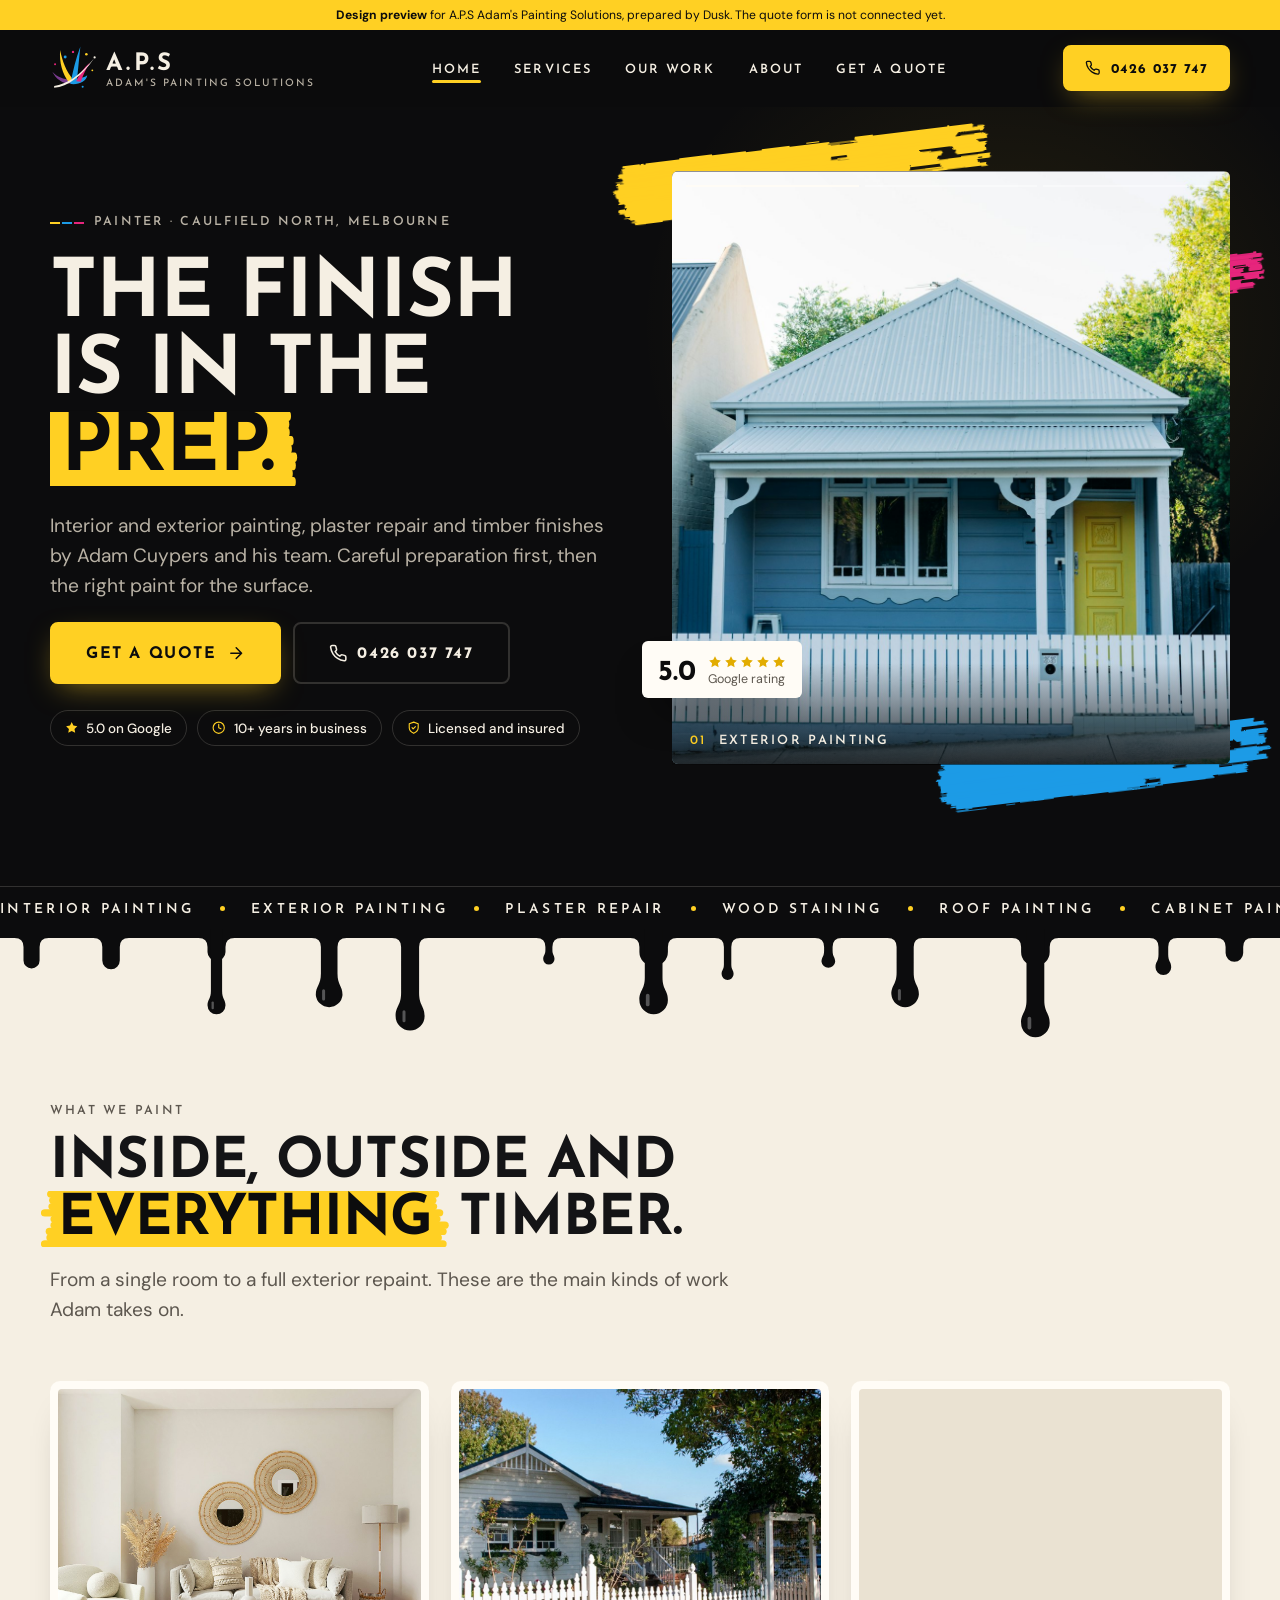
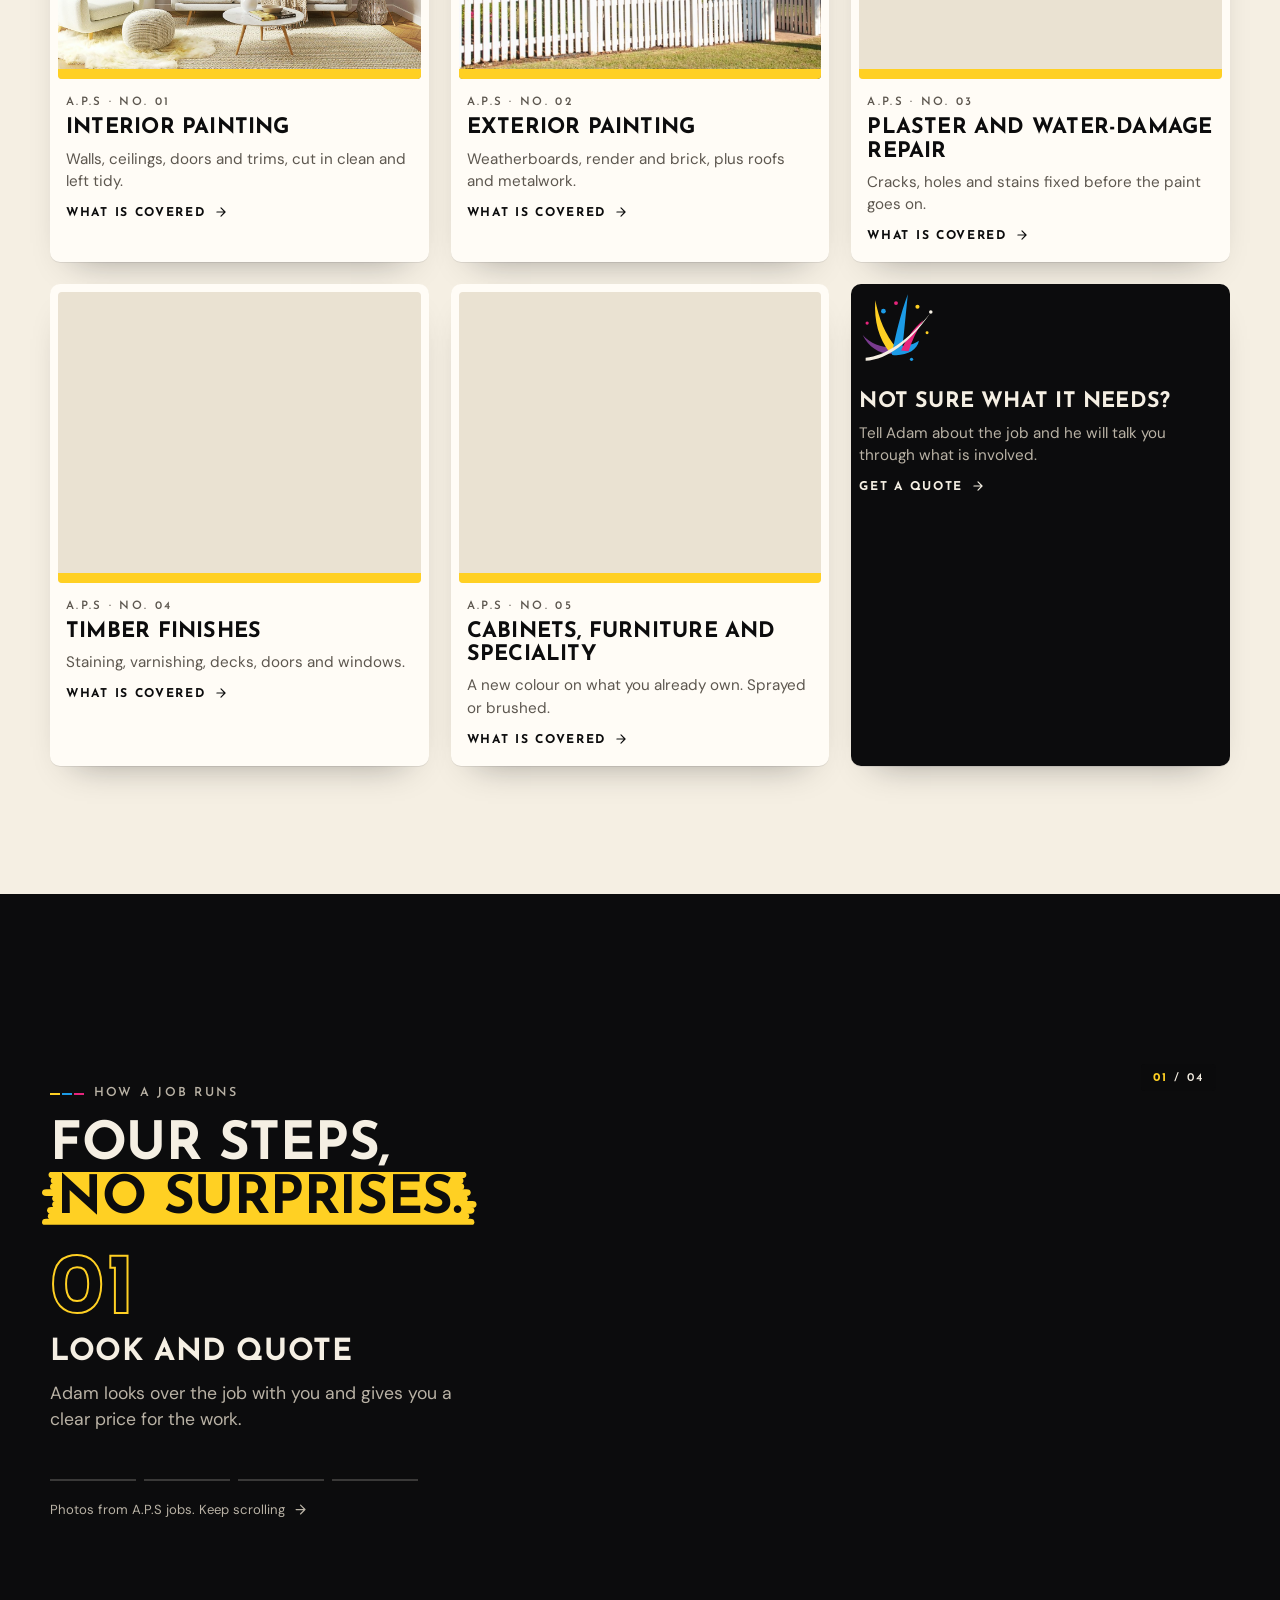
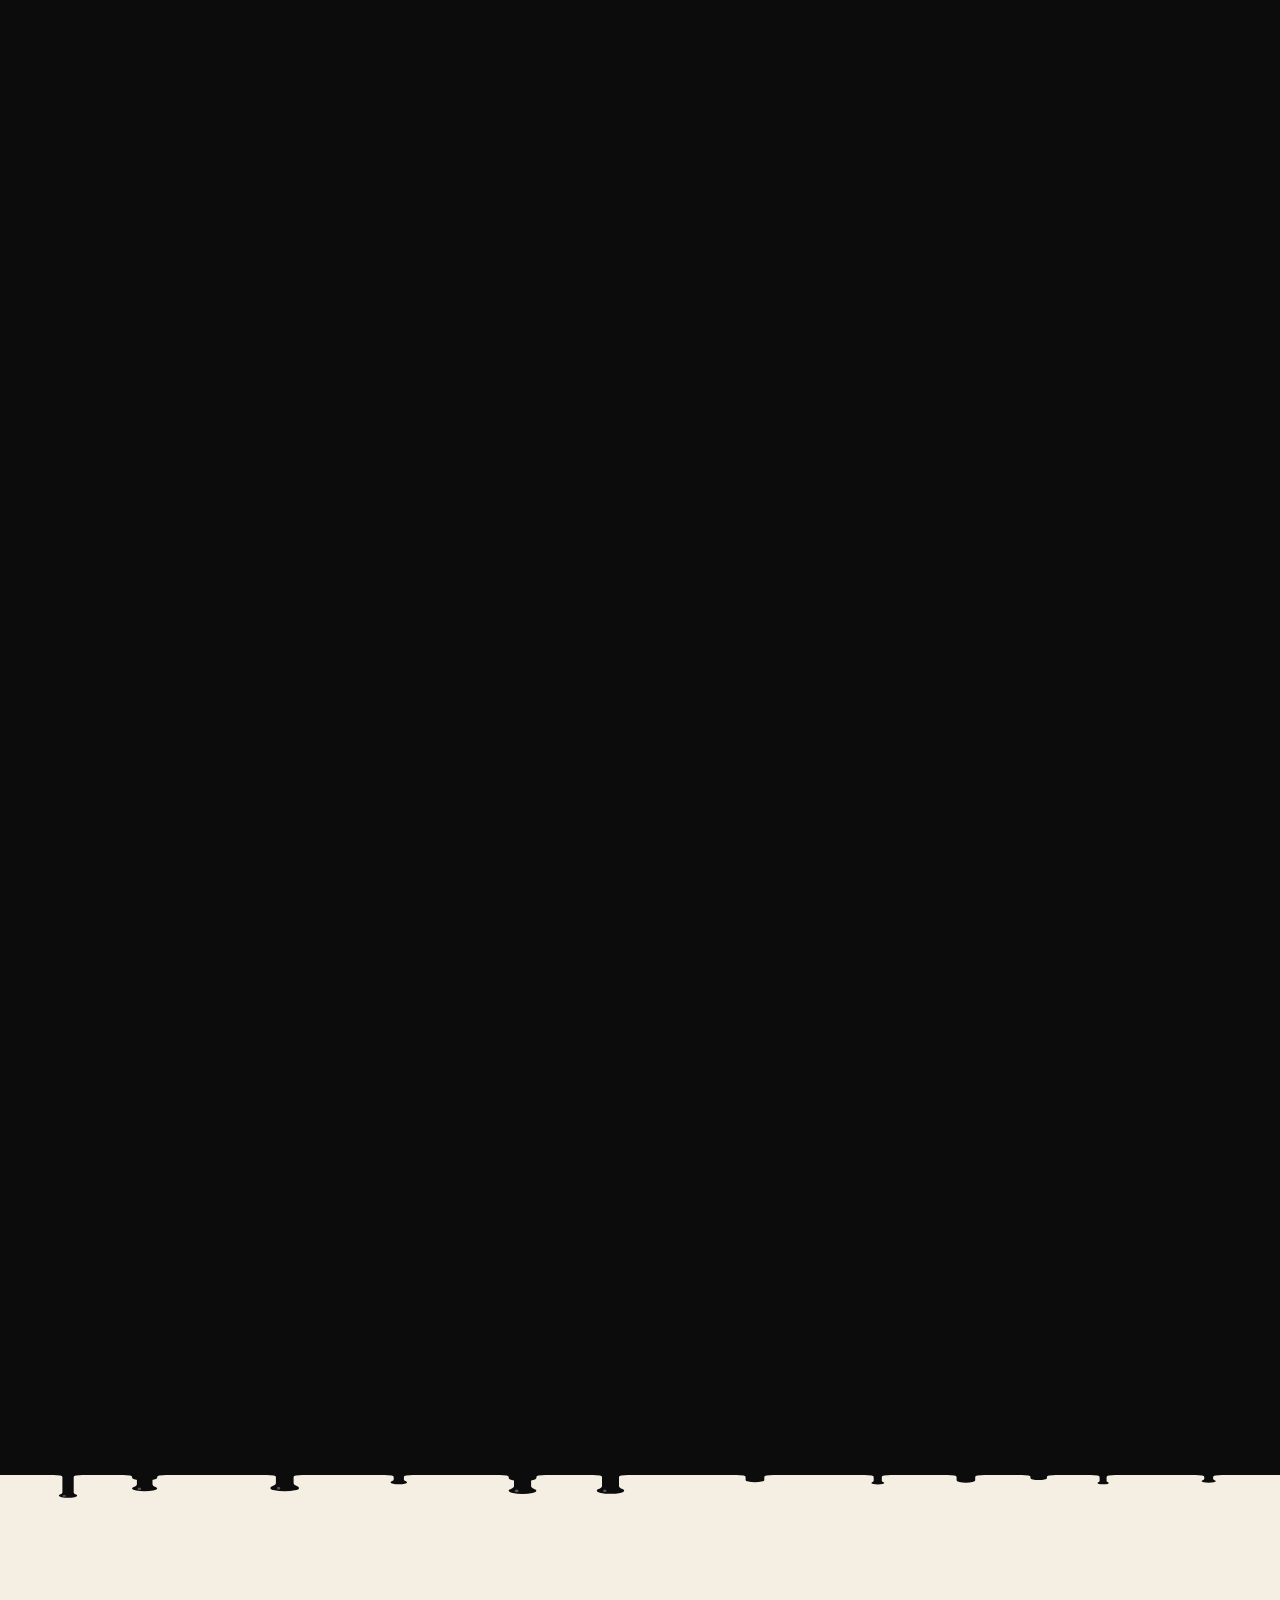
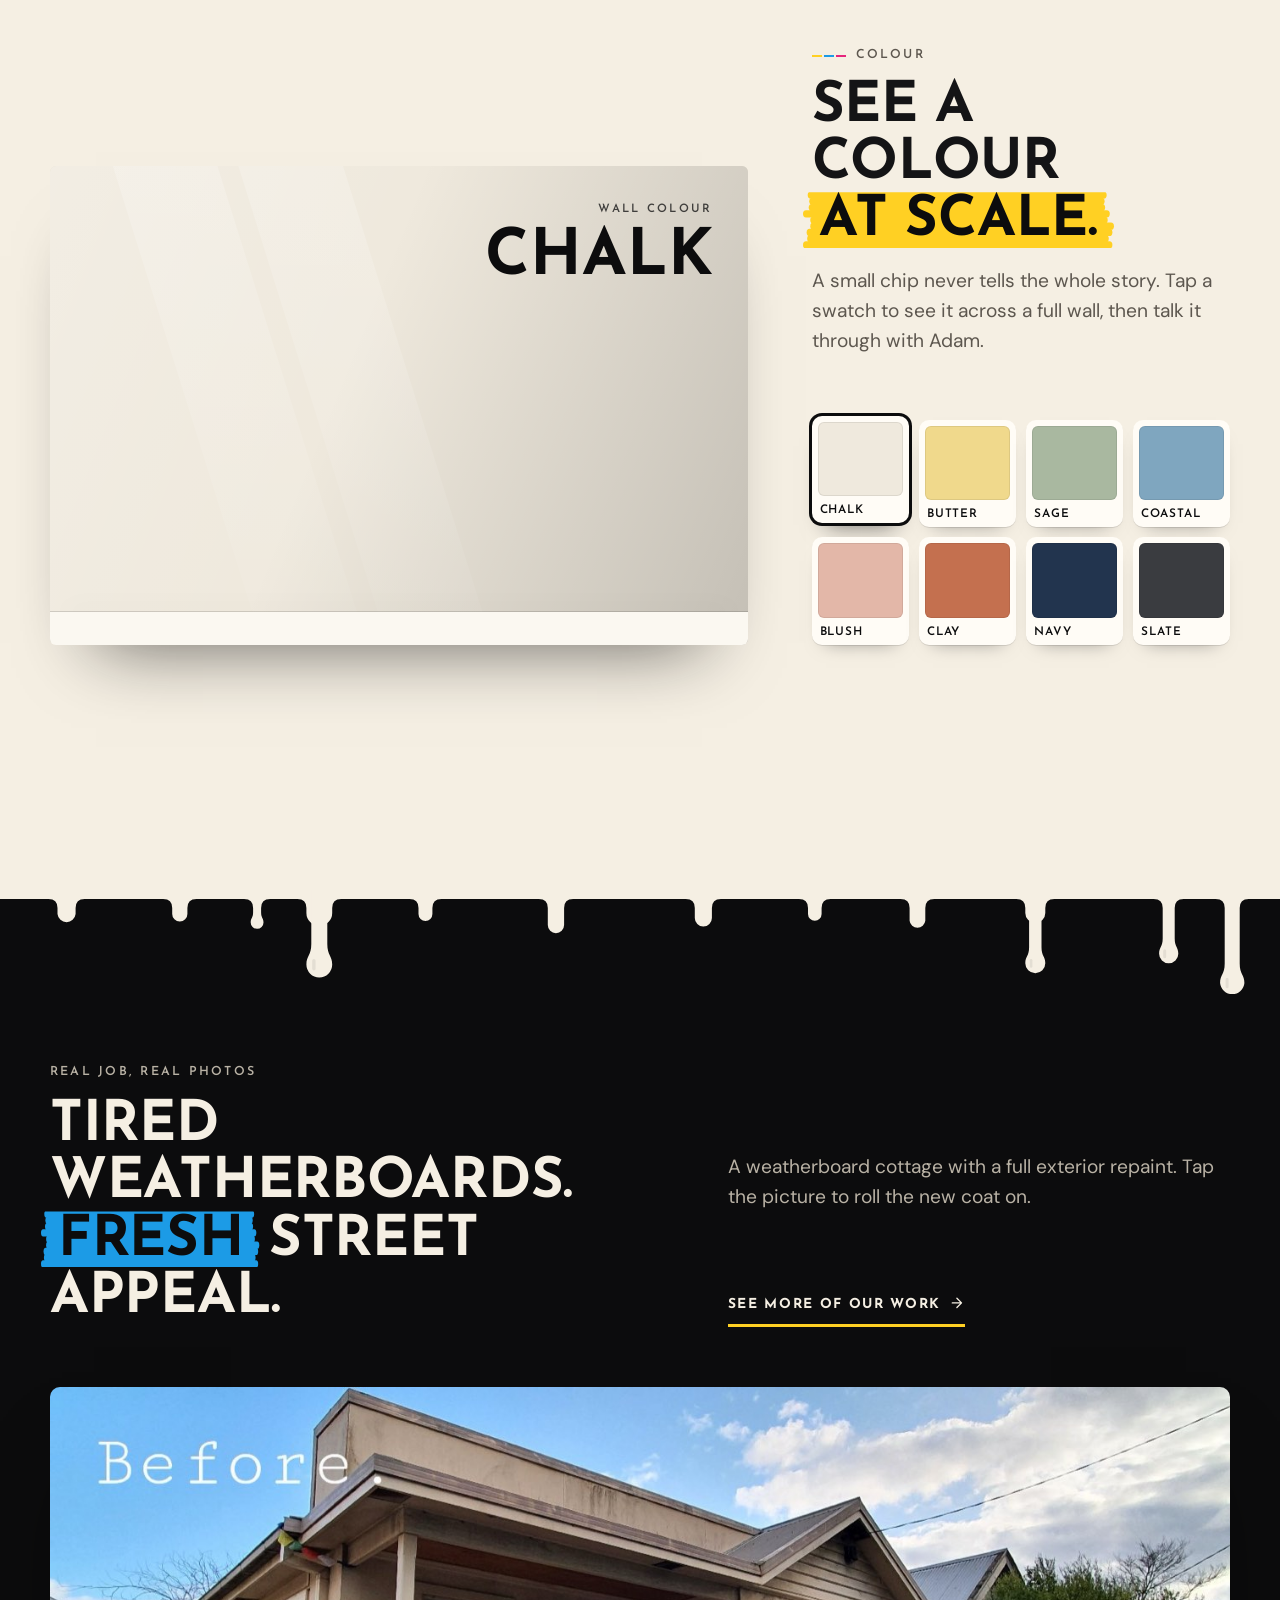
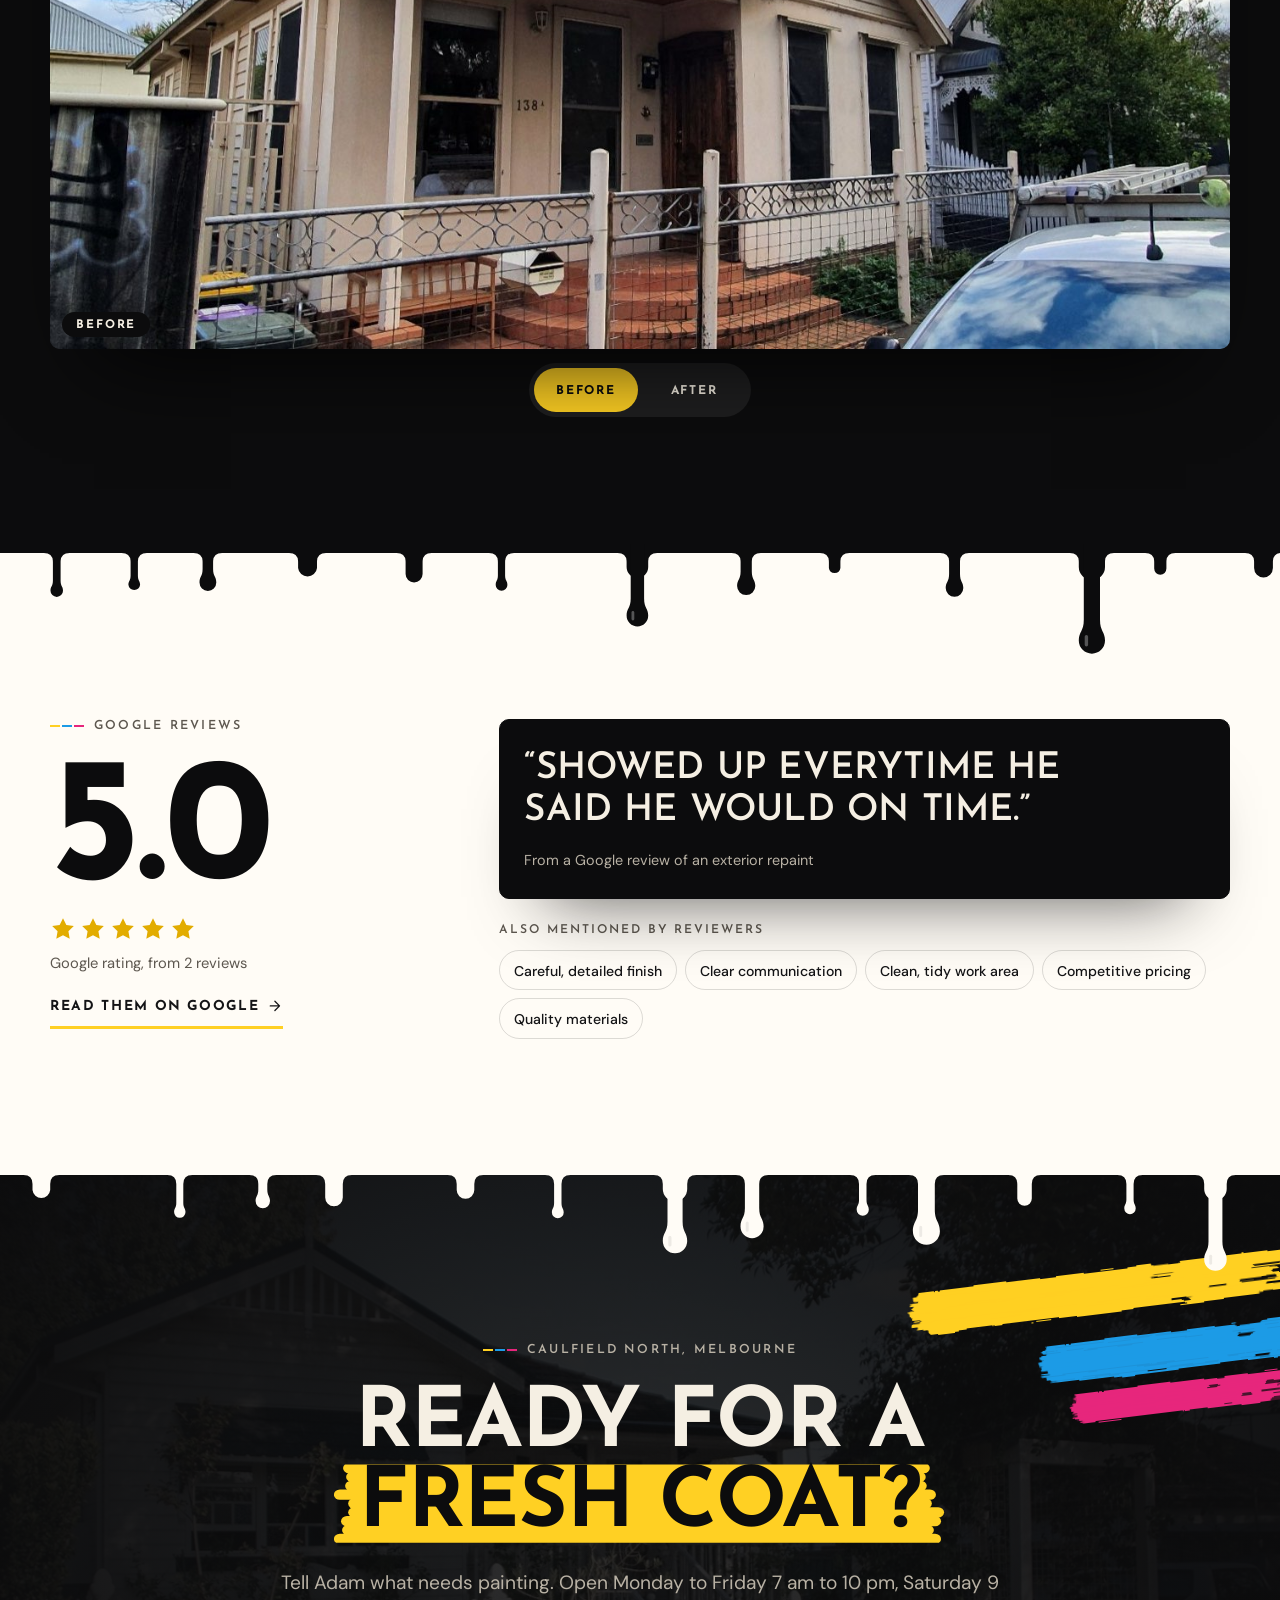
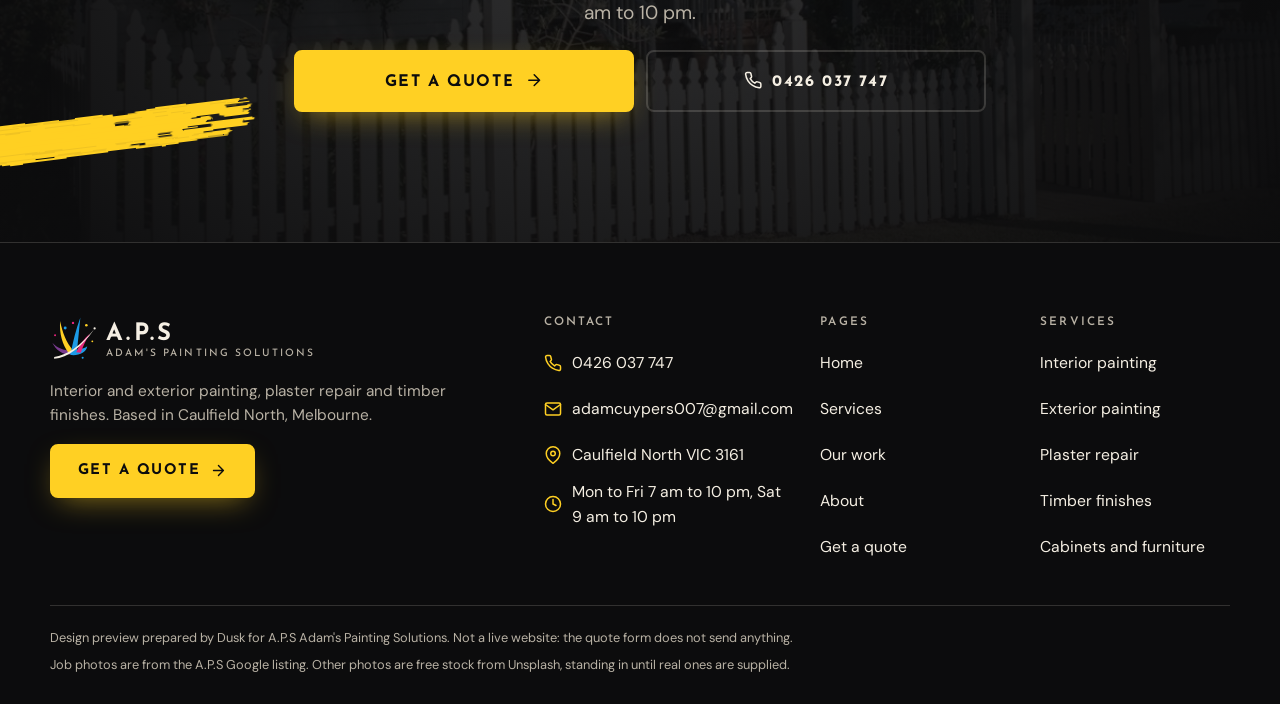
==== commit d6e408d3: "Wet-paint drip dividers and dry-brush colour strokes Drips where dark sections meet light ones, brus" ====
--- a/index.html
+++ b/index.html
@@ -12,7 +12,7 @@
 <link rel="preconnect" href="https://fonts.googleapis.com">
 <link rel="preconnect" href="https://fonts.gstatic.com" crossorigin>
 <link href="https://fonts.googleapis.com/css2?family=DM+Sans:opsz,wght@9..40,400;9..40,500;9..40,700&amp;family=Josefin+Sans:wght@500;600;700&amp;display=swap" rel="stylesheet">
-<link rel="stylesheet" href="assets/css/site.css?v=4">
+<link rel="stylesheet" href="assets/css/site.css?v=5">
 <script>
 (function(){var r=document.documentElement,p=false;r.classList.add('js');
 try{var s=sessionStorage,m=matchMedia('(prefers-reduced-motion: reduce)').matches;
@@ -27,7 +27,7 @@
 r.classList.add(p?'has-intro':'no-intro');if(p)r.classList.add('intro-lock');
 setTimeout(function(){if(!window.__aps)r.classList.remove('js','has-intro','intro-lock','wipe-in')},6000);
 // if a newer version has been published than the copy this browser kept, load the new one once
-try{var B='4';fetch('version.txt?'+Date.now(),{cache:'no-store'}).then(function(x){return x.ok?x.text():''}).then(function(t){t=(t||'').trim();
+try{var B='5';fetch('version.txt?'+Date.now(),{cache:'no-store'}).then(function(x){return x.ok?x.text():''}).then(function(t){t=(t||'').trim();
 if(/^\d+$/.test(t)&&t!==B&&!new RegExp('[?&]r='+t+'(&|$)').test(location.search)){location.replace(location.pathname+'?r='+t+location.hash)}}).catch(function(){})}catch(e){}
 })();
 </script>
@@ -46,6 +46,7 @@
 <symbol id="i-left" viewBox="0 0 24 24"><path d="M15 18l-6-6 6-6"/></symbol>
 <symbol id="i-right" viewBox="0 0 24 24"><path d="M9 18l6-6-6-6"/></symbol>
 <symbol id="i-shield" viewBox="0 0 24 24"><path d="M12 22s8-4 8-10V5l-8-3-8 3v7c0 6 8 10 8 10z"/><path d="M9 12l2 2 4-4"/></symbol>
+<symbol id="brush" viewBox="0 0 600 90" preserveAspectRatio="none"><rect x="22" y="-0.6" width="319" height="7.2" rx="3.6"/><rect x="380" y="-0.6" width="183" height="7.2" rx="3.6"/><rect x="18" y="5.4" width="562" height="7.2" rx="3.6"/><rect x="11" y="11.4" width="527" height="7.2" rx="3.6"/><rect x="17" y="17.4" width="566" height="7.2" rx="3.6"/><rect x="7" y="23.4" width="334" height="7.2" rx="3.6"/><rect x="365" y="23.4" width="203" height="7.2" rx="3.6"/><rect x="10" y="29.4" width="468" height="7.2" rx="3.6"/><rect x="527" y="29.4" width="52" height="7.2" rx="3.6"/><rect x="3" y="35.4" width="509" height="7.2" rx="3.6"/><rect x="532" y="35.4" width="46" height="7.2" rx="3.6"/><rect x="5" y="41.4" width="498" height="7.2" rx="3.6"/><rect x="8" y="47.4" width="577" height="7.2" rx="3.6"/><rect x="8" y="53.4" width="452" height="7.2" rx="3.6"/><rect x="507" y="53.4" width="57" height="7.2" rx="3.6"/><rect x="18" y="59.4" width="398" height="7.2" rx="3.6"/><rect x="438" y="59.4" width="139" height="7.2" rx="3.6"/><rect x="6" y="65.4" width="489" height="7.2" rx="3.6"/><rect x="14" y="71.4" width="529" height="7.2" rx="3.6"/><rect x="21" y="77.4" width="342" height="7.2" rx="3.6"/><rect x="388" y="77.4" width="151" height="7.2" rx="3.6"/><rect x="29" y="83.4" width="453" height="7.2" rx="3.6"/></symbol><filter id="rough" x="-4%" y="-25%" width="108%" height="150%"><feTurbulence type="fractalNoise" baseFrequency="0.018 0.42" numOctaves="2" seed="4" result="n"/><feDisplacementMap in="SourceGraphic" in2="n" scale="7" xChannelSelector="R" yChannelSelector="G"/></filter>
 </defs></svg>
 <div class="intro" id="intro">
   <div class="intro-paint" aria-hidden="true"><i style="--c:var(--yellow)"></i><i style="--c:var(--blue)"></i><i style="--c:var(--pink)"></i></div>
@@ -129,6 +130,7 @@
       </ul>
     </div>
     <div class="hero-media">
+      <div class="show-wrap"><span class="brush brush--y" style="--i:0" aria-hidden="true"><svg viewBox="0 0 600 90" preserveAspectRatio="none" focusable="false"><use href="#brush" fill="currentColor"/></svg></span><span class="brush brush--b" style="--i:1" aria-hidden="true"><svg viewBox="0 0 600 90" preserveAspectRatio="none" focusable="false"><use href="#brush" fill="currentColor"/></svg></span><span class="brush brush--p" style="--i:2" aria-hidden="true"><svg viewBox="0 0 600 90" preserveAspectRatio="none" focusable="false"><use href="#brush" fill="currentColor"/></svg></span>
       <div class="show" data-show>
         <figure class="show-slide is-on">
           <img src="assets/stock/cottage-blue.jpg" alt="A freshly painted blue weatherboard cottage with a yellow front door" width="1200" height="1200" decoding="async" style="--pos:50% 60%">
@@ -145,6 +147,7 @@
         <span class="show-line" aria-hidden="true"></span>
         <div class="show-bar" aria-hidden="true"><i class="is-on"></i><i></i><i></i></div>
       </div>
+      </div>
       <p class="hero-rating"><b>5.0</b><span><span class="stars" role="img" aria-label="5 out of 5 stars"><svg class="ico" aria-hidden="true" focusable="false"><use href="#i-star"/></svg><svg class="ico" aria-hidden="true" focusable="false"><use href="#i-star"/></svg><svg class="ico" aria-hidden="true" focusable="false"><use href="#i-star"/></svg><svg class="ico" aria-hidden="true" focusable="false"><use href="#i-star"/></svg><svg class="ico" aria-hidden="true" focusable="false"><use href="#i-star"/></svg></span>Google rating</span></p>
     </div>
   </div>
@@ -154,7 +157,8 @@
   <div class="ticker-track"><ul><li>Interior painting</li><li>Exterior painting</li><li>Plaster repair</li><li>Wood staining</li><li>Roof painting</li><li>Cabinet painting</li><li>Deck painting</li><li>Spray painting</li><li>Water-damage repair</li><li>Door painting</li><li>Wood varnishing</li><li>Metal painting</li></ul><ul><li>Interior painting</li><li>Exterior painting</li><li>Plaster repair</li><li>Wood staining</li><li>Roof painting</li><li>Cabinet painting</li><li>Deck painting</li><li>Spray painting</li><li>Water-damage repair</li><li>Door painting</li><li>Wood varnishing</li><li>Metal painting</li></ul></div>
 </div>
 
-<section class="sec sec--paper" id="services">
+<section class="sec sec--paper has-drips" id="services">
+  <div class="drips-wrap" aria-hidden="true"><svg class="drips" data-r viewBox="0 0 1440 124" preserveAspectRatio="none" focusable="false"><path d="M0 0H1440V9L1393.6 9Q1384.6 9 1384.6 18L1384.6 29.4A7.1 7.1 0 0 1 1370.3 29.4L1370.3 18Q1370.3 9 1361.3 9L1252.2 9Q1243.2 9 1243.2 18L1243.2 24.0A8.8 8.8 0 0 1 1225.6 24.0L1225.6 18Q1225.6 9 1216.6 9L1177.2 9Q1168.2 9 1168.2 18L1168.2 25.6C1168.2 32.7 1171.2 32.7 1171.2 38.2A7.8 7.8 0 0 1 1155.5 38.2C1155.5 32.7 1158.5 32.7 1158.5 25.6L1158.5 18Q1158.5 9 1149.5 9L1058.7 9Q1049.7 9 1049.7 18L1049.7 23.0A14.3 14.3 0 0 1 1021.1 23.0L1021.1 18Q1021.1 9 1012.1 9L922.7 9Q913.7 9 913.7 18L913.7 43.6C913.7 55.9 918.9 55.9 918.9 65.6A13.8 13.8 0 0 1 891.4 65.6C891.4 55.9 896.6 55.9 896.6 43.6L896.6 18Q896.6 9 887.6 9L841.6 9Q832.6 9 832.6 18L832.6 21.7C832.6 27.9 835.2 27.9 835.2 32.7A6.9 6.9 0 0 1 821.5 32.7C821.5 27.9 824.1 27.9 824.1 21.7L824.1 18Q824.1 9 815.1 9L740.3 9Q731.3 9 731.3 18L731.3 35.5C731.3 40.9 733.6 40.9 733.6 45.1A6.0 6.0 0 0 1 721.6 45.1C721.6 40.9 723.9 40.9 723.9 35.5L723.9 18Q723.9 9 714.9 9L676.9 9Q667.9 9 667.9 18L667.9 23.0A14.2 14.2 0 0 1 639.4 23.0L639.4 18Q639.4 9 630.4 9L561.4 9Q552.4 9 552.4 18L552.4 20.9C552.4 26.0 554.5 26.0 554.5 29.9A5.6 5.6 0 0 1 543.2 29.9C543.2 26.0 545.4 26.0 545.4 20.9L545.4 18Q545.4 9 536.4 9L428.1 9Q419.1 9 419.1 18L419.1 63.8C419.1 76.9 424.6 76.9 424.6 87.0A14.5 14.5 0 0 1 395.6 87.0C395.6 76.9 401.1 76.9 401.1 63.8L401.1 18Q401.1 9 392.1 9L346.5 9Q337.5 9 337.5 18L337.5 44.5C337.5 56.5 342.5 56.5 342.5 65.9A13.4 13.4 0 0 1 315.8 65.9C315.8 56.5 320.9 56.5 320.9 44.5L320.9 18Q320.9 9 311.9 9L234.5 9Q225.5 9 225.5 18L225.5 23.0A9.0 9.0 0 0 1 207.5 23.0L207.5 18Q207.5 9 198.5 9L128.8 9Q119.8 9 119.8 18L119.8 31.6A8.7 8.7 0 0 1 102.3 31.6L102.3 18Q102.3 9 93.3 9L48.6 9Q39.6 9 39.6 18L39.6 31.4A8.0 8.0 0 0 1 23.5 31.4L23.5 18Q23.5 9 14.5 9L0 9z"/><g class="drips-run" style="--i:0"><path d="M1044.3 0L1044.3 71.1C1044.3 84.0 1049.7 84.0 1049.7 94.0A14.3 14.3 0 0 1 1021.1 94.0C1021.1 84.0 1026.5 84.0 1026.5 71.1L1026.5 0z"/><path class="drips-gloss" d="M1029.4 89.7v8.9" stroke-width="3.7"/></g><g class="drips-run" style="--i:1"><path d="M662.5 0L662.5 48.2C662.5 61.0 667.9 61.0 667.9 71.0A14.2 14.2 0 0 1 639.4 71.0C639.4 61.0 644.8 61.0 644.8 48.2L644.8 0z"/><path class="drips-gloss" d="M647.7 66.7v8.8" stroke-width="3.7"/></g><g class="drips-run" style="--i:2"><path d="M222.1 0L222.1 61.9C222.1 70.0 225.5 70.0 225.5 76.3A9.0 9.0 0 0 1 207.5 76.3C207.5 70.0 210.9 70.0 210.9 61.9L210.9 0z"/><path class="drips-gloss" d="M212.7 73.6v5.6" stroke-width="2.3"/></g><path class="drips-gloss" stroke-width="3" d="M899.4 61.4v8.5M404.0 82.7v9.0M323.6 61.8v8.3"/><circle class="drips-drop" cx="1035.4" cy="111.3" r="7.2"/></svg></div>
   <div class="wrap">
     <div class="sec-head" data-r>
       <p class="kicker">What we paint</p>
@@ -257,7 +261,8 @@
   </div>
 </section>
 
-<section class="sec sec--paper" id="colours">
+<section class="sec sec--paper has-drips" id="colours">
+  <div class="drips-wrap" aria-hidden="true"><svg class="drips" data-r viewBox="0 0 1440 124" preserveAspectRatio="none" focusable="false"><path d="M0 0H1440V9L1364.5 9Q1355.5 9 1355.5 18L1355.5 24.0C1355.5 30.3 1358.2 30.3 1358.2 35.2A7.0 7.0 0 0 1 1344.2 35.2C1344.2 30.3 1346.8 30.3 1346.8 24.0L1346.8 18Q1346.8 9 1337.8 9L1222.1 9Q1213.1 9 1213.1 18L1213.1 25.6C1213.1 32.1 1215.8 32.1 1215.8 37.0A7.1 7.1 0 0 1 1201.6 37.0C1201.6 32.1 1204.3 32.1 1204.3 25.6L1204.3 18Q1204.3 9 1195.3 9L1115.6 9Q1106.6 9 1106.6 18L1106.6 36.4C1106.6 41.5 1108.8 41.5 1108.8 45.4A5.6 5.6 0 0 1 1097.5 45.4C1097.5 41.5 1099.6 41.5 1099.6 36.4L1099.6 18Q1099.6 9 1090.6 9L1055.9 9Q1046.9 9 1046.9 18L1046.9 24.0A8.2 8.2 0 0 1 1030.5 24.0L1030.5 18Q1030.5 9 1021.5 9L984.2 9Q975.2 9 975.2 18L975.2 34.6A9.3 9.3 0 0 1 956.6 34.6L956.6 18Q956.6 9 947.6 9L890.8 9Q881.8 9 881.8 18L881.8 34.9C881.8 40.8 884.3 40.8 884.3 45.3A6.5 6.5 0 0 1 871.3 45.3C871.3 40.8 873.7 40.8 873.7 34.9L873.7 18Q873.7 9 864.7 9L773.3 9Q764.3 9 764.3 18L764.3 32.4A9.3 9.3 0 0 1 745.6 32.4L745.6 18Q745.6 9 736.6 9L628.0 9Q619.0 9 619.0 18L619.0 59.1C619.0 71.4 624.2 71.4 624.2 81.0A13.7 13.7 0 0 1 596.8 81.0C596.8 71.4 602.0 71.4 602.0 59.1L602.0 18Q602.0 9 593.0 9L545.4 9Q536.4 9 536.4 18L536.4 23.0A13.8 13.8 0 0 1 508.7 23.0L508.7 18Q508.7 9 499.7 9L412.9 9Q403.9 9 403.9 18L403.9 29.6C403.9 37.0 407.1 37.0 407.1 42.8A8.2 8.2 0 0 1 390.6 42.8C390.6 37.0 393.7 37.0 393.7 29.6L393.7 18Q393.7 9 384.7 9L302.6 9Q293.6 9 293.6 18L293.6 45.9C293.6 58.8 299.0 58.8 299.0 68.8A14.3 14.3 0 0 1 270.4 68.8C270.4 58.8 275.9 58.8 275.9 45.9L275.9 18Q275.9 9 266.9 9L166.2 9Q157.2 9 157.2 18L157.2 23.0A12.6 12.6 0 0 1 132.1 23.0L132.1 18Q132.1 9 123.1 9L82.7 9Q73.7 9 73.7 18L73.7 89.2C73.7 97.4 77.2 97.4 77.2 103.8A9.1 9.1 0 0 1 58.9 103.8C58.9 97.4 62.4 97.4 62.4 89.2L62.4 18Q62.4 9 53.4 9L0 9z"/><g class="drips-run" style="--i:0"><path d="M531.1 0L531.1 58.9C531.1 71.4 536.4 71.4 536.4 81.1A13.8 13.8 0 0 1 508.7 81.1C508.7 71.4 514.0 71.4 514.0 58.9L514.0 0z"/><path class="drips-gloss" d="M516.7 76.9v8.6" stroke-width="3.6"/></g><g class="drips-run" style="--i:1"><path d="M152.5 0L152.5 51.5C152.5 62.8 157.2 62.8 157.2 71.6A12.6 12.6 0 0 1 132.1 71.6C132.1 62.8 136.9 62.8 136.9 51.5L136.9 0z"/><path class="drips-gloss" d="M139.4 67.9v7.8" stroke-width="3.3"/></g><path class="drips-gloss" stroke-width="3" d="M604.8 76.9v8.5M278.7 64.5v8.9M64.2 101.1v5.7"/><circle class="drips-drop" cx="522.6" cy="97.9" r="6.9"/></svg></div>
   <div class="wrap">
     <div class="viz" data-viz>
       <div class="viz-head" data-r>
@@ -277,7 +282,8 @@
   </div>
 </section>
 
-<section class="sec sec--ink" id="work">
+<section class="sec sec--ink has-drips" id="work">
+  <div class="drips-wrap drips-wrap--light" aria-hidden="true" style="--dc:#f5efe3"><svg class="drips" data-r viewBox="0 0 1440 124" preserveAspectRatio="none" focusable="false"><path d="M0 0H1440V9L1337.6 9Q1328.6 9 1328.6 18L1328.6 28.3A6.7 6.7 0 0 1 1315.3 28.3L1315.3 18Q1315.3 9 1306.3 9L1248.7 9Q1239.7 9 1239.7 18L1239.7 73.5C1239.7 84.5 1244.4 84.5 1244.4 93.0A12.2 12.2 0 0 1 1220.1 93.0C1220.1 84.5 1224.7 84.5 1224.7 73.5L1224.7 18Q1224.7 9 1215.7 9L1183.7 9Q1174.7 9 1174.7 18L1174.7 48.3C1174.7 57.0 1178.3 57.0 1178.3 63.7A9.6 9.6 0 0 1 1159.1 63.7C1159.1 57.0 1162.7 57.0 1162.7 48.3L1162.7 18Q1162.7 9 1153.7 9L1054.3 9Q1045.3 9 1045.3 18L1045.3 23.0A10.0 10.0 0 0 1 1025.3 23.0L1025.3 18Q1025.3 9 1016.3 9L934.3 9Q925.3 9 925.3 18L925.3 30.8A7.9 7.9 0 0 1 909.6 30.8L909.6 18Q909.6 9 900.6 9L830.6 9Q821.6 9 821.6 18L821.6 24.0A6.8 6.8 0 0 1 808.0 24.0L808.0 18Q808.0 9 799.0 9L720.9 9Q711.9 9 711.9 18L711.9 28.0A8.5 8.5 0 0 1 694.8 28.0L694.8 18Q694.8 9 685.8 9L573.1 9Q564.1 9 564.1 18L564.1 35.0A8.1 8.1 0 0 1 547.8 35.0L547.8 18Q547.8 9 538.8 9L441.4 9Q432.4 9 432.4 18L432.4 24.0A6.9 6.9 0 0 1 418.5 24.0L418.5 18Q418.5 9 409.5 9L341.2 9Q332.2 9 332.2 18L332.2 23.0A12.9 12.9 0 0 1 306.4 23.0L306.4 18Q306.4 9 297.4 9L270.1 9Q261.1 9 261.1 18L261.1 22.2C261.1 28.0 263.5 28.0 263.5 32.4A6.4 6.4 0 0 1 250.7 32.4C250.7 28.0 253.1 28.0 253.1 22.2L253.1 18Q253.1 9 244.1 9L196.4 9Q187.4 9 187.4 18L187.4 24.0A7.6 7.6 0 0 1 172.2 24.0L172.2 18Q172.2 9 163.2 9L84.6 9Q75.6 9 75.6 18L75.6 24.0A9.1 9.1 0 0 1 57.5 24.0L57.5 18Q57.5 9 48.5 9L0 9z"/><g class="drips-run" style="--i:0"><path d="M1041.5 0L1041.5 57.3C1041.5 66.3 1045.3 66.3 1045.3 73.2A10.0 10.0 0 0 1 1025.3 73.2C1025.3 66.3 1029.1 66.3 1029.1 57.3L1029.1 0z"/><path class="drips-gloss" d="M1031.1 70.3v6.2" stroke-width="2.6"/></g><g class="drips-run" style="--i:1"><path d="M327.3 0L327.3 54.0C327.3 65.6 332.2 65.6 332.2 74.6A12.9 12.9 0 0 1 306.4 74.6C306.4 65.6 311.3 65.6 311.3 54.0L311.3 0z"/><path class="drips-gloss" d="M313.9 70.8v8.0" stroke-width="3.4"/></g><path class="drips-gloss" stroke-width="3" d="M1227.1 89.3v7.5M1164.7 60.8v6.0"/><circle class="drips-drop" cx="1035.3" cy="86.2" r="5.0"/></svg></div>
   <div class="wrap feature feature--wide">
     <div class="feature-copy" data-r>
       <p class="kicker">Real job, real photos</p>
@@ -300,7 +306,8 @@
   </div>
 </section>
 
-<section class="sec sec--white" id="reviews">
+<section class="sec sec--white has-drips" id="reviews">
+  <div class="drips-wrap" aria-hidden="true"><svg class="drips" data-r viewBox="0 0 1440 124" preserveAspectRatio="none" focusable="false"><path d="M0 0H1440V9L1386.5 9Q1377.5 9 1377.5 18L1377.5 32.3A8.6 8.6 0 0 1 1360.4 32.3L1360.4 18Q1360.4 9 1351.4 9L1281.9 9Q1272.9 9 1272.9 18L1272.9 24.0A9.4 9.4 0 0 1 1254.1 24.0L1254.1 18Q1254.1 9 1245.1 9L1175.4 9Q1166.4 9 1166.4 18L1166.4 24.6A6.1 6.1 0 0 1 1154.2 24.6L1154.2 18Q1154.2 9 1145.2 9L1114.0 9Q1105.0 9 1105.0 18L1105.0 23.0A13.1 13.1 0 0 1 1078.8 23.0L1078.8 18Q1078.8 9 1069.8 9L969.0 9Q960.0 9 960.0 18L960.0 30.0C960.0 37.9 963.3 37.9 963.3 44.0A8.8 8.8 0 0 1 945.7 44.0C945.7 37.9 949.1 37.9 949.1 30.0L949.1 18Q949.1 9 940.1 9L849.4 9Q840.4 9 840.4 18L840.4 24.0A5.8 5.8 0 0 1 828.9 24.0L828.9 18Q828.9 9 819.9 9L760.8 9Q751.8 9 751.8 18L751.8 27.4C751.8 35.6 755.3 35.6 755.3 42.0A9.1 9.1 0 0 1 737.1 42.0C737.1 35.6 740.6 35.6 740.6 27.4L740.6 18Q740.6 9 731.6 9L657.2 9Q648.2 9 648.2 18L648.2 23.0A10.8 10.8 0 0 1 626.6 23.0L626.6 18Q626.6 9 617.6 9L514.1 9Q505.1 9 505.1 18L505.1 31.6C505.1 36.8 507.4 36.8 507.4 40.9A5.8 5.8 0 0 1 495.7 40.9C495.7 36.8 497.9 36.8 497.9 31.6L497.9 18Q497.9 9 488.9 9L431.6 9Q422.6 9 422.6 18L422.6 30.1A8.5 8.5 0 0 1 405.6 30.1L405.6 18Q405.6 9 396.6 9L326.0 9Q317.0 9 317.0 18L317.0 24.0A9.5 9.5 0 0 1 298.1 24.0L298.1 18Q298.1 9 289.1 9L222.1 9Q213.1 9 213.1 18L213.1 25.1C213.1 32.6 216.3 32.6 216.3 38.5A8.4 8.4 0 0 1 199.5 38.5C199.5 32.6 202.6 32.6 202.6 25.1L202.6 18Q202.6 9 193.6 9L146.9 9Q137.9 9 137.9 18L137.9 31.4C137.9 36.7 140.1 36.7 140.1 40.8A5.9 5.9 0 0 1 128.4 40.8C128.4 36.7 130.6 36.7 130.6 31.4L130.6 18Q130.6 9 121.6 9L69.6 9Q60.6 9 60.6 18L60.6 36.8C60.6 42.4 63.0 42.4 63.0 46.7A6.2 6.2 0 0 1 50.5 46.7C50.5 42.4 52.9 42.4 52.9 36.8L52.9 18Q52.9 9 43.9 9L0 9z"/><g class="drips-run" style="--i:0"><path d="M1100.0 0L1100.0 75.7C1100.0 87.4 1105.0 87.4 1105.0 96.6A13.1 13.1 0 0 1 1078.8 96.6C1078.8 87.4 1083.8 87.4 1083.8 75.7L1083.8 0z"/><path class="drips-gloss" d="M1086.4 92.7v8.1" stroke-width="3.4"/></g><g class="drips-run" style="--i:1"><path d="M644.1 0L644.1 54.4C644.1 64.1 648.2 64.1 648.2 71.6A10.8 10.8 0 0 1 626.6 71.6C626.6 64.1 630.7 64.1 630.7 54.4L630.7 0z"/><path class="drips-gloss" d="M632.9 68.4v6.7" stroke-width="2.8"/></g><path class="drips-gloss" stroke-width="3" d=""/><circle class="drips-drop" cx="1091.9" cy="112.7" r="6.5"/></svg></div>
   <div class="wrap rev">
     <div class="rev-score" data-r>
       <p class="kicker"><span class="dots"></span>Google reviews</p>
@@ -328,8 +335,10 @@
   </div>
 </section>
 
-<section class="cta">
+<section class="cta has-drips">
+  <div class="drips-wrap drips-wrap--light" aria-hidden="true" style="--dc:#fffcf6"><svg class="drips" data-r viewBox="0 0 1440 124" preserveAspectRatio="none" focusable="false"><path d="M0 0H1440V9L1348.5 9Q1339.5 9 1339.5 18L1339.5 25.3A7.4 7.4 0 0 1 1324.6 25.3L1324.6 18Q1324.6 9 1315.6 9L1235.7 9Q1226.7 9 1226.7 18L1226.7 23.0A11.2 11.2 0 0 1 1204.2 23.0L1204.2 18Q1204.2 9 1195.2 9L1142.6 9Q1133.6 9 1133.6 18L1133.6 33.3C1133.6 38.5 1135.7 38.5 1135.7 42.5A5.7 5.7 0 0 1 1124.3 42.5C1124.3 38.5 1126.4 38.5 1126.4 33.3L1126.4 18Q1126.4 9 1117.4 9L1040.8 9Q1031.8 9 1031.8 18L1031.8 32.6A7.2 7.2 0 0 1 1017.3 32.6L1017.3 18Q1017.3 9 1008.3 9L943.8 9Q934.8 9 934.8 18L934.8 43.6C934.8 55.8 939.9 55.8 939.9 65.2A13.5 13.5 0 0 1 912.9 65.2C912.9 55.8 918.0 55.8 918.0 43.6L918.0 18Q918.0 9 909.0 9L875.5 9Q866.5 9 866.5 18L866.5 34.1C866.5 39.5 868.8 39.5 868.8 43.7A6.0 6.0 0 0 1 856.7 43.7C856.7 39.5 859.0 39.5 859.0 34.1L859.0 18Q859.0 9 850.0 9L768.2 9Q759.2 9 759.2 18L759.2 42.1C759.2 52.5 763.6 52.5 763.6 60.6A11.5 11.5 0 0 1 740.5 60.6C740.5 52.5 744.9 52.5 744.9 42.1L744.9 18Q744.9 9 735.9 9L696.2 9Q687.2 9 687.2 18L687.2 23.0A12.2 12.2 0 0 1 662.8 23.0L662.8 18Q662.8 9 653.8 9L570.5 9Q561.5 9 561.5 18L561.5 36.9C561.5 42.2 563.7 42.2 563.7 46.4A5.9 5.9 0 0 1 551.9 46.4C551.9 42.2 554.1 42.2 554.1 36.9L554.1 18Q554.1 9 545.1 9L483.3 9Q474.3 9 474.3 18L474.3 24.0A8.8 8.8 0 0 1 456.7 24.0L456.7 18Q456.7 9 447.7 9L351.8 9Q342.8 9 342.8 18L342.8 31.5A8.8 8.8 0 0 1 325.2 31.5L325.2 18Q325.2 9 316.2 9L276.3 9Q267.3 9 267.3 18L267.3 23.6C267.3 30.1 270.0 30.1 270.0 35.1A7.2 7.2 0 0 1 255.6 35.1C255.6 30.1 258.3 30.1 258.3 23.6L258.3 18Q258.3 9 249.3 9L192.3 9Q183.3 9 183.3 18L183.3 37.0C183.3 42.1 185.5 42.1 185.5 46.1A5.7 5.7 0 0 1 174.1 46.1C174.1 42.1 176.3 42.1 176.3 37.0L176.3 18Q176.3 9 167.3 9L59.2 9Q50.2 9 50.2 18L50.2 24.0A8.9 8.9 0 0 1 32.5 24.0L32.5 18Q32.5 9 23.5 9L0 9z"/><g class="drips-run" style="--i:0"><path d="M1222.4 0L1222.4 75.6C1222.4 85.7 1226.7 85.7 1226.7 93.6A11.2 11.2 0 0 1 1204.2 93.6C1204.2 85.7 1208.5 85.7 1208.5 75.6L1208.5 0z"/><path class="drips-gloss" d="M1210.7 90.2v7.0" stroke-width="2.9"/></g><g class="drips-run" style="--i:1"><path d="M682.6 0L682.6 55.5C682.6 66.5 687.2 66.5 687.2 75.0A12.2 12.2 0 0 1 662.8 75.0C662.8 66.5 667.5 66.5 667.5 55.5L667.5 0z"/><path class="drips-gloss" d="M669.9 71.4v7.6" stroke-width="3.2"/></g><path class="drips-gloss" stroke-width="3" d="M920.7 61.2v8.4M747.2 57.1v7.2"/><circle class="drips-drop" cx="1215.5" cy="107.8" r="5.6"/></svg></div>
   <img class="cta-bg" src="assets/stock/weatherboard-white.jpg" alt="" width="1200" height="800" loading="lazy" decoding="async">
+  <div class="cta-brushes" aria-hidden="true"><span class="brush brush--y" style="--i:0" aria-hidden="true"><svg viewBox="0 0 600 90" preserveAspectRatio="none" focusable="false"><use href="#brush" fill="currentColor"/></svg></span><span class="brush brush--b" style="--i:1" aria-hidden="true"><svg viewBox="0 0 600 90" preserveAspectRatio="none" focusable="false"><use href="#brush" fill="currentColor"/></svg></span><span class="brush brush--p" style="--i:2" aria-hidden="true"><svg viewBox="0 0 600 90" preserveAspectRatio="none" focusable="false"><use href="#brush" fill="currentColor"/></svg></span><span class="brush brush--y2" style="--i:3" aria-hidden="true"><svg viewBox="0 0 600 90" preserveAspectRatio="none" focusable="false"><use href="#brush" fill="currentColor"/></svg></span></div>
   <div class="wrap cta-in" data-r>
     <p class="kicker"><span class="dots"></span>Caulfield North, Melbourne</p>
     <h2 class="cta-title">Ready for a <span class="stroke">fresh coat?</span></h2>
@@ -399,6 +408,6 @@
   </div>
 </footer>
 <div class="bar"><a class="btn btn-ghost" href="tel:+61426037747"><svg class="ico" aria-hidden="true" focusable="false"><use href="#i-phone"/></svg>Call Adam</a><a class="btn btn-y" href="contact.html">Get a quote <svg class="ico" aria-hidden="true" focusable="false"><use href="#i-arrow"/></svg></a></div>
-<script src="assets/js/site.js?v=4" defer></script>
+<script src="assets/js/site.js?v=5" defer></script>
 </body>
 </html>
--- a/assets/css/site.css
+++ b/assets/css/site.css
@@ -797,3 +797,68 @@
   .hero-media{padding-bottom:0}
   .story-on .story-scene{place-items:start center}
 }
+
+/* =====================================================================
+   Fourth pass: paint comes back, used with restraint. Dry-brush strokes
+   in the three brand colours, and wet-paint drips between sections.
+   ===================================================================== */
+:root{--paint-y:#ffd023;--paint-b:#1c9be6;--paint-p:#e6257c}
+
+/* small colour accents */
+.dots{width:34px;background:linear-gradient(90deg,var(--paint-y) 0 28%,transparent 28% 36%,var(--paint-b) 36% 64%,transparent 64% 72%,var(--paint-p) 72%)}
+.intro-rule{background:linear-gradient(90deg,var(--paint-y) 0 33.33%,var(--paint-b) 0 66.66%,var(--paint-p) 0)}
+.intro-cols i:nth-child(2)::before{background:var(--paint-b)}
+.intro-cols i:nth-child(3)::before{background:var(--paint-p)}
+.q-bar{background:linear-gradient(90deg,var(--paint-y) 0 33.33%,var(--paint-b) 0 66.66%,var(--paint-p) 0)}
+
+/* a brushed stroke behind a word */
+.stroke{padding:0 .2em;margin:0 -.06em}
+.stroke::before{inset:-.02em -.1em .04em;border-radius:0;-webkit-mask:url("data:image/svg+xml,%3Csvg xmlns='http://www.w3.org/2000/svg' viewBox='0 0 600 90' preserveAspectRatio='none'%3E%3Crect x='9' y='-0.8' width='575' height='11.6' rx='5.8'/%3E%3Crect x='12' y='9.2' width='568' height='11.6' rx='5.8'/%3E%3Crect x='11' y='19.2' width='570' height='11.6' rx='5.8'/%3E%3Crect x='0' y='29.2' width='590' height='11.6' rx='5.8'/%3E%3Crect x='14' y='39.2' width='572' height='11.6' rx='5.8'/%3E%3Crect x='14' y='49.2' width='584' height='11.6' rx='5.8'/%3E%3Crect x='7' y='59.2' width='588' height='11.6' rx='5.8'/%3E%3Crect x='8' y='69.2' width='580' height='11.6' rx='5.8'/%3E%3Crect x='0' y='79.2' width='595' height='11.6' rx='5.8'/%3E%3C/svg%3E") center/100% 100% no-repeat;mask:url("data:image/svg+xml,%3Csvg xmlns='http://www.w3.org/2000/svg' viewBox='0 0 600 90' preserveAspectRatio='none'%3E%3Crect x='9' y='-0.8' width='575' height='11.6' rx='5.8'/%3E%3Crect x='12' y='9.2' width='568' height='11.6' rx='5.8'/%3E%3Crect x='11' y='19.2' width='570' height='11.6' rx='5.8'/%3E%3Crect x='0' y='29.2' width='590' height='11.6' rx='5.8'/%3E%3Crect x='14' y='39.2' width='572' height='11.6' rx='5.8'/%3E%3Crect x='14' y='49.2' width='584' height='11.6' rx='5.8'/%3E%3Crect x='7' y='59.2' width='588' height='11.6' rx='5.8'/%3E%3Crect x='8' y='69.2' width='580' height='11.6' rx='5.8'/%3E%3Crect x='0' y='79.2' width='595' height='11.6' rx='5.8'/%3E%3C/svg%3E") center/100% 100% no-repeat}
+.stroke--blue::before{background:var(--paint-b)}
+.stroke--pink::before{background:#d4186c}
+.stroke--pink{color:var(--white)}
+
+/* dry-brush strokes */
+.brush{position:absolute;display:block;pointer-events:none;z-index:0;transform:rotate(-7deg)}
+.brush svg{display:block;width:100%;height:100%;overflow:visible;filter:url(#rough)}
+.brush--y,.brush--y2{color:var(--paint-y)}
+.brush--b{color:var(--paint-b)}
+.brush--p{color:var(--paint-p)}
+.js .brush{clip-path:inset(-30% 100% -30% -2%);transition:clip-path 1.1s var(--ease-io);transition-delay:calc(1s + var(--i,0)*200ms)}
+.js.ready .hero .brush,.js .cta.is-seen .brush{clip-path:inset(-30% -4% -30% -2%)}
+.js .cta .brush{transition-delay:calc(.2s + var(--i,0)*180ms)}
+
+.show-wrap{position:relative;transform:translate3d(0,calc(var(--hs,0)*34px),0)}
+.show{position:relative;z-index:1;transform:none}
+.hero .brush--y{left:-7%;top:-4.6%;width:70%;height:10%}
+.hero .brush--b{right:-7%;bottom:-4.6%;width:62%;height:9.4%}
+.hero .brush--p{right:-5.500%;top:15%;width:30%;height:6.4%}
+@media (min-width:920px){.hero .brush--y{left:-11%}.hero .brush--b{right:-9%}.hero .brush--p{right:-7%}}
+
+.cta-brushes{position:absolute;inset:0;overflow:hidden;pointer-events:none;z-index:1}
+.cta-in{z-index:2}
+.cta .brush--y{right:-5%;top:15%;width:min(44vw,440px);height:clamp(20px,3.6vw,42px)}
+.cta .brush--b{right:-9%;top:calc(15% + clamp(28px,4.8vw,58px));width:min(36vw,360px);height:clamp(18px,3.2vw,38px)}
+.cta .brush--p{right:-3%;top:calc(15% + clamp(54px,9.4vw,112px));width:min(24vw,250px);height:clamp(14px,2.6vw,30px)}
+.cta .brush--y2{left:-6%;bottom:13%;width:min(34vw,340px);height:clamp(18px,3.2vw,38px)}
+@media (max-width:759px){.cta .brush--y,.cta .brush--b,.cta .brush--p{top:22px}.cta .brush--b{top:48px}.cta .brush--p{top:72px}.cta .brush--y2{bottom:16px}}
+
+/* wet paint running from one section into the next */
+.has-drips{position:relative}
+.sec.has-drips{padding-top:calc(clamp(64px,11vw,128px) + 46px)}
+.cta.has-drips{padding-top:calc(clamp(72px,12vw,130px) + 46px)}
+.drip{display:none}
+.drips-wrap{position:absolute;left:0;right:0;top:-1px;height:210px;overflow:hidden;pointer-events:none;z-index:3}
+.drips{display:block;width:100%;min-width:1008px;height:87px;overflow:visible;fill:var(--dc,var(--ink));transform-origin:50% 0}
+.drips-gloss{fill:none;stroke:#fff;stroke-linecap:round;opacity:.3}
+.drips-wrap--light .drips-gloss{stroke:#000;opacity:.07}
+.js .drips[data-r]{opacity:1;transform:scaleY(.22);transition:transform 2s cubic-bezier(.16,.8,.2,1)}
+.js .drips[data-r].in{transform:none}
+.drips-run{transform-box:fill-box;transform-origin:50% 0;animation:dripRun 7s ease-in-out infinite alternate;animation-delay:calc(var(--i)*-2.3s)}
+@keyframes dripRun{from{transform:scaleY(.62)}to{transform:scaleY(1)}}
+.drips-drop{transform-box:fill-box;transform-origin:center;opacity:0;animation:dropFall 7s cubic-bezier(.55,0,.9,.45) infinite;animation-delay:2s}
+@keyframes dropFall{0%,74%{transform:translateY(-8px) scale(.3);opacity:0}78%{transform:translateY(0) scale(1);opacity:1}100%{transform:translateY(84px) scale(.85);opacity:0}}
+@media (min-width:760px){.drips{min-width:1440px;height:124px}}
+.ticker{border-bottom:0}
+
+@media (prefers-reduced-motion:reduce){.drips-run,.drips-drop{animation:none}.drips-drop{display:none}}
